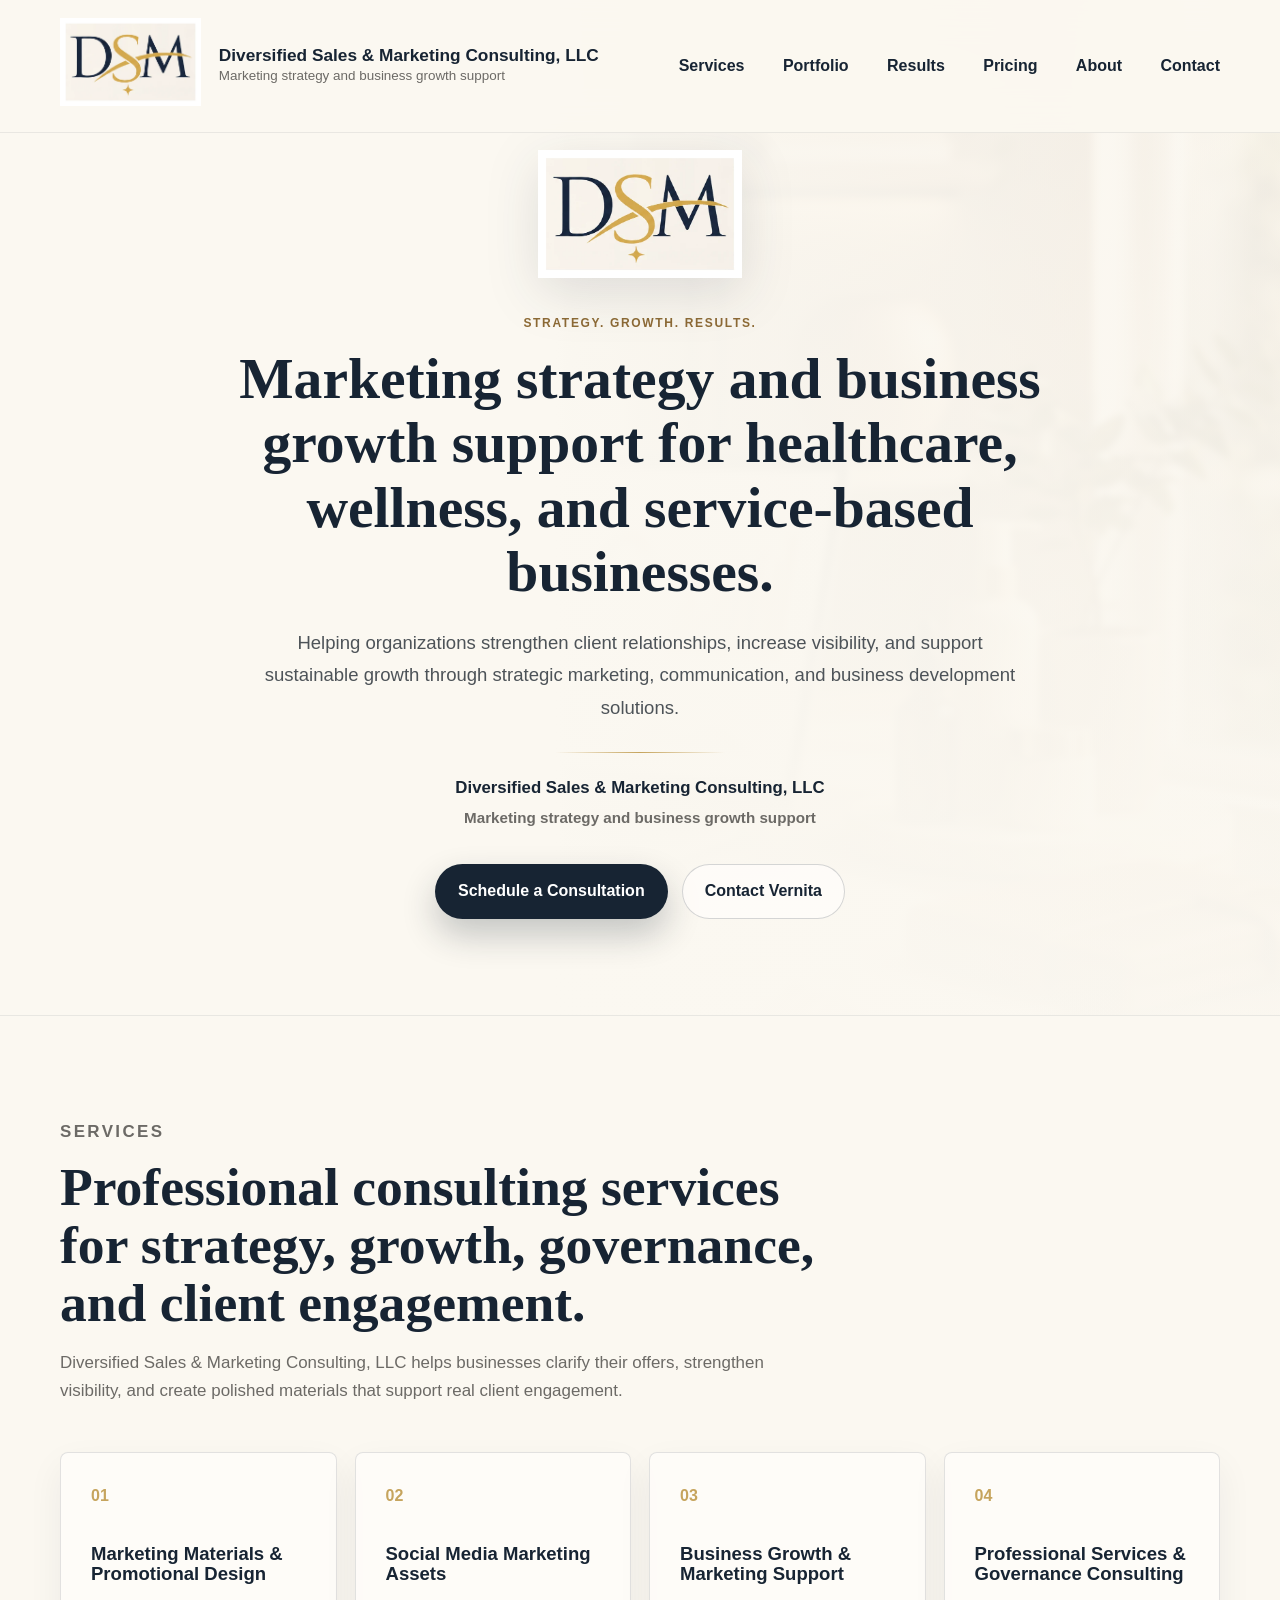
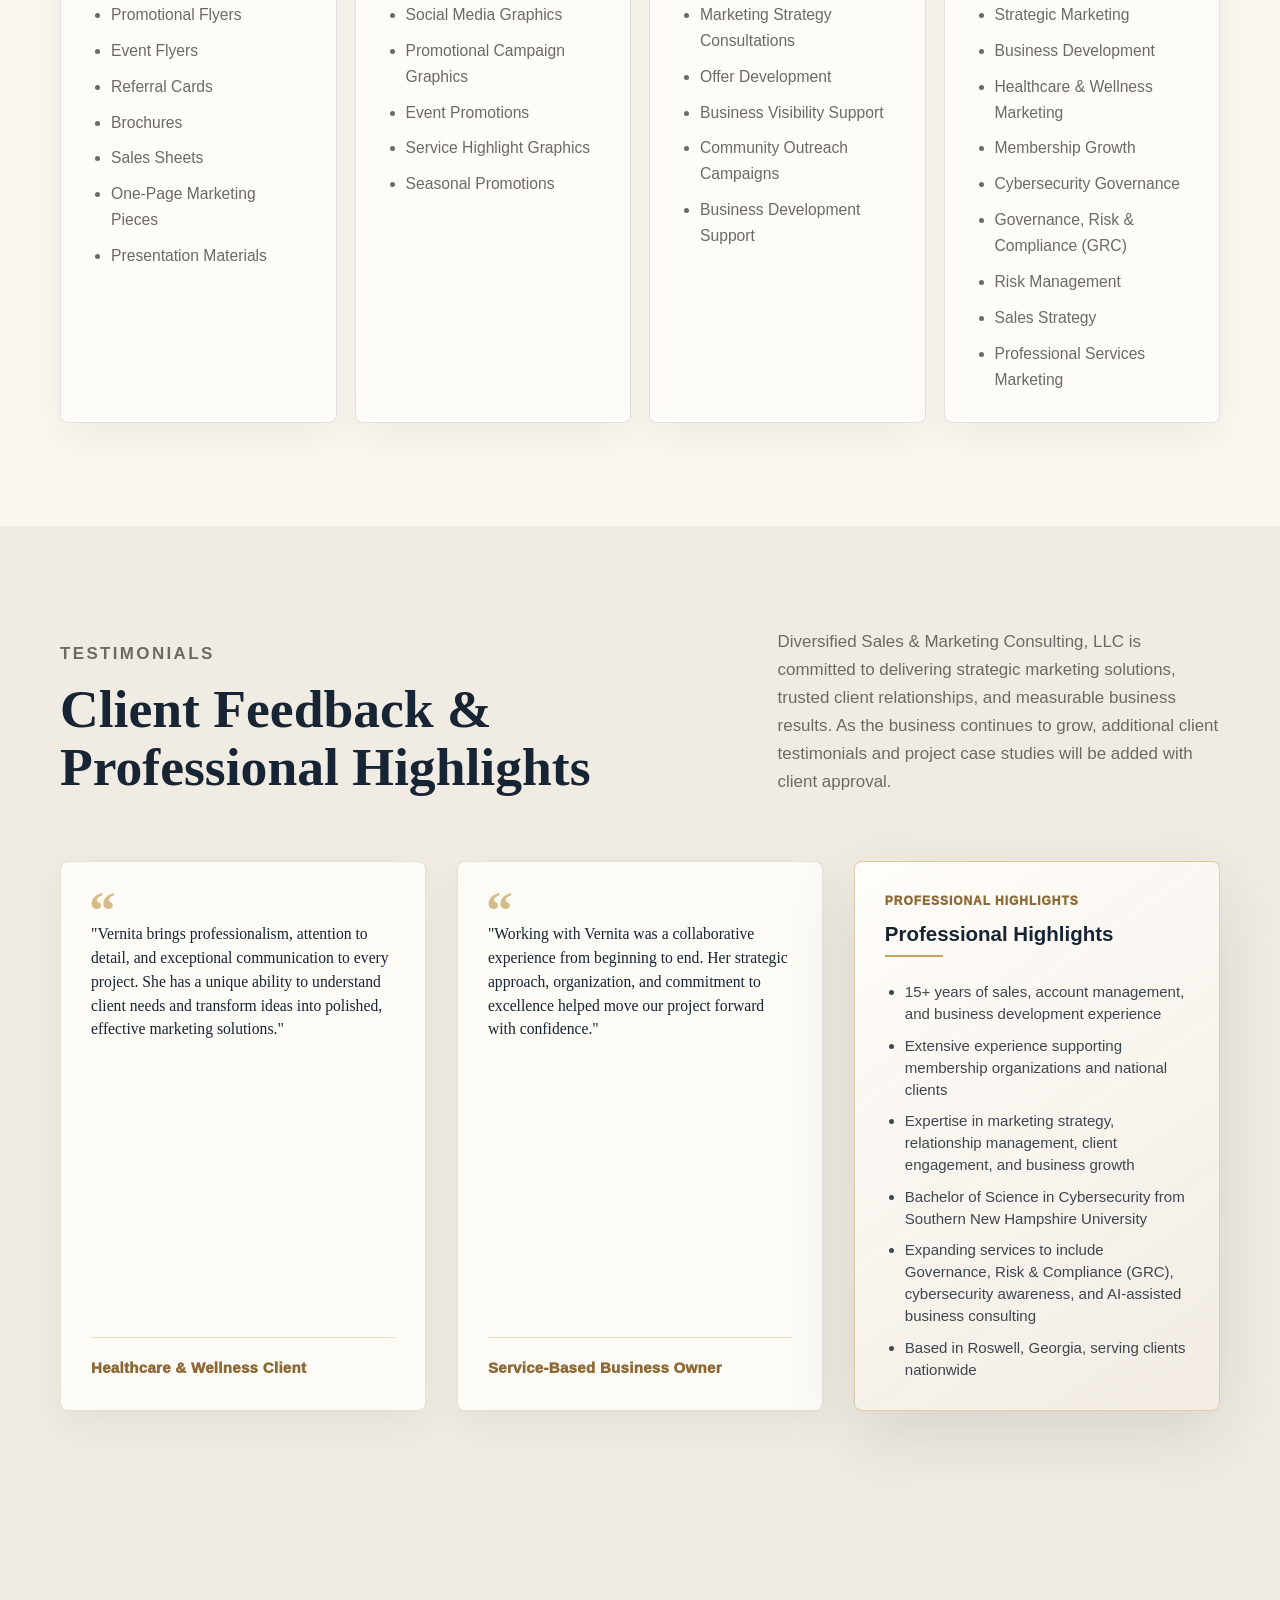
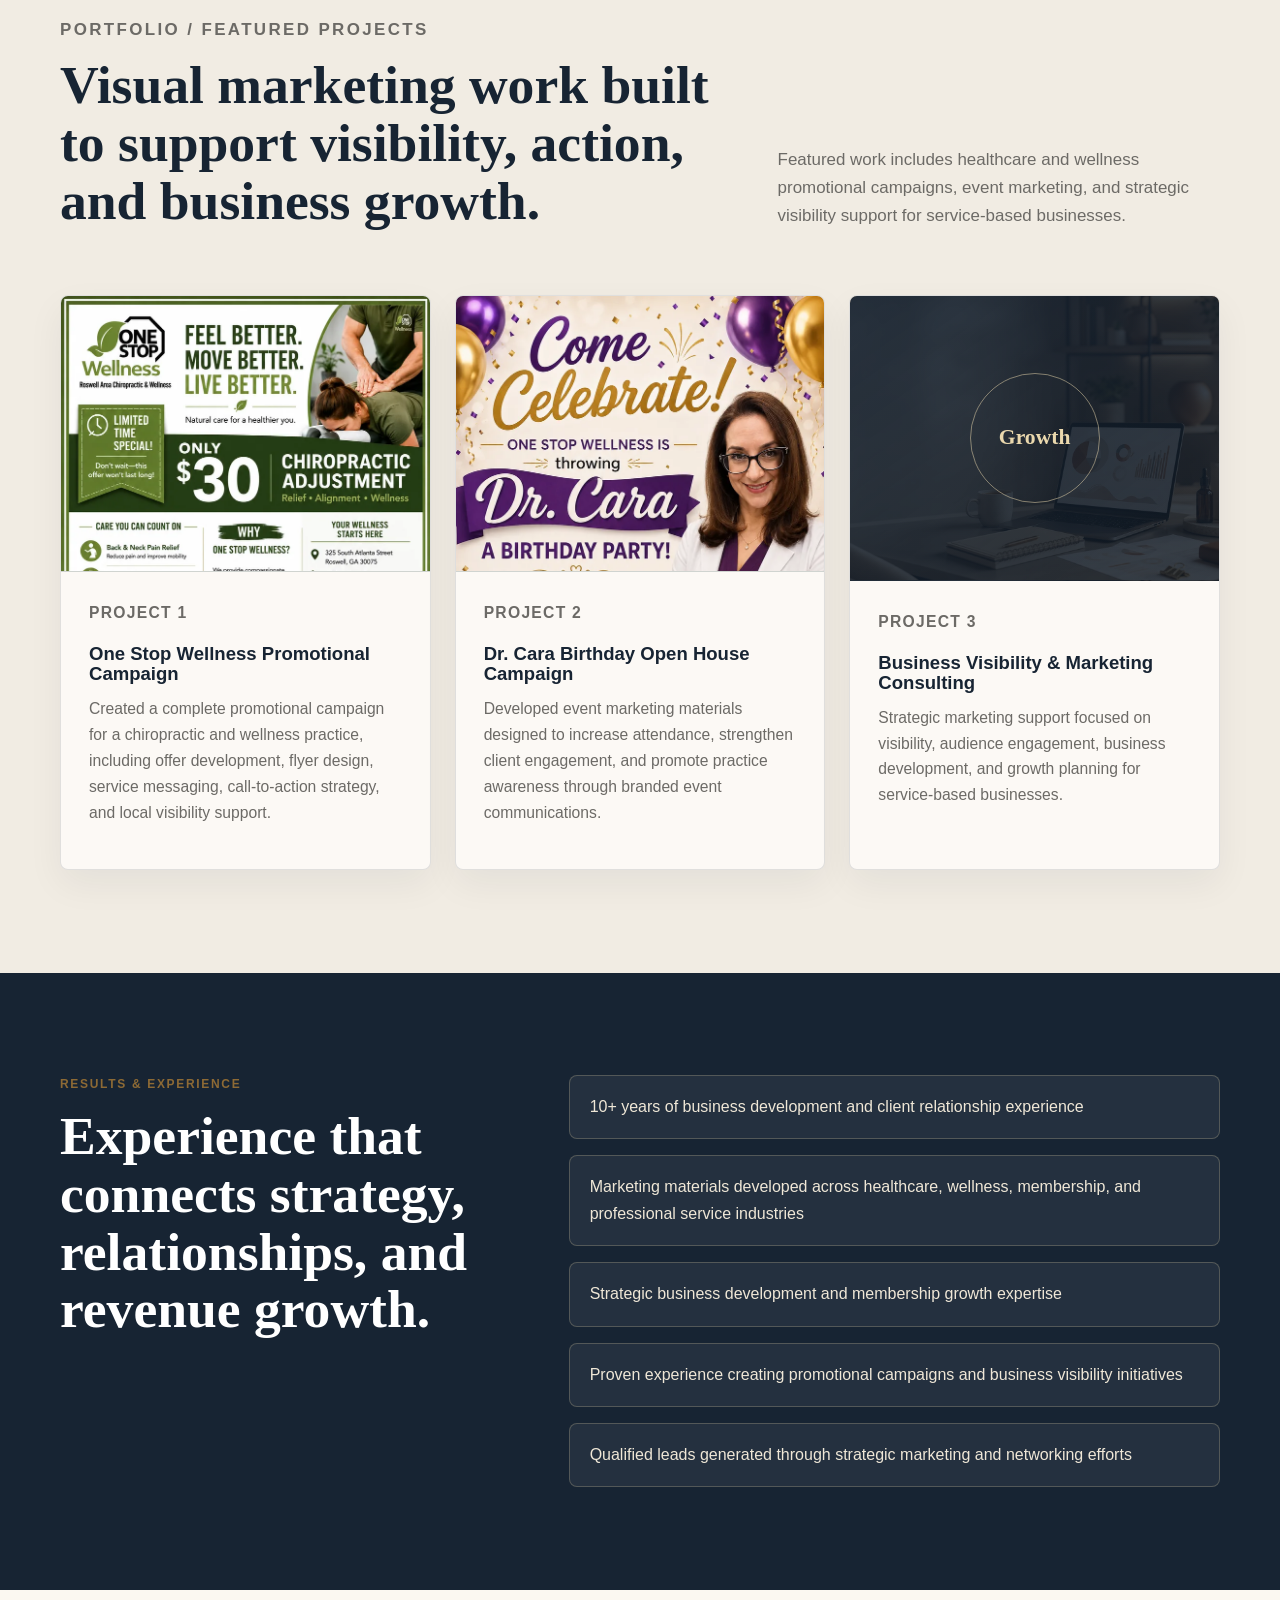
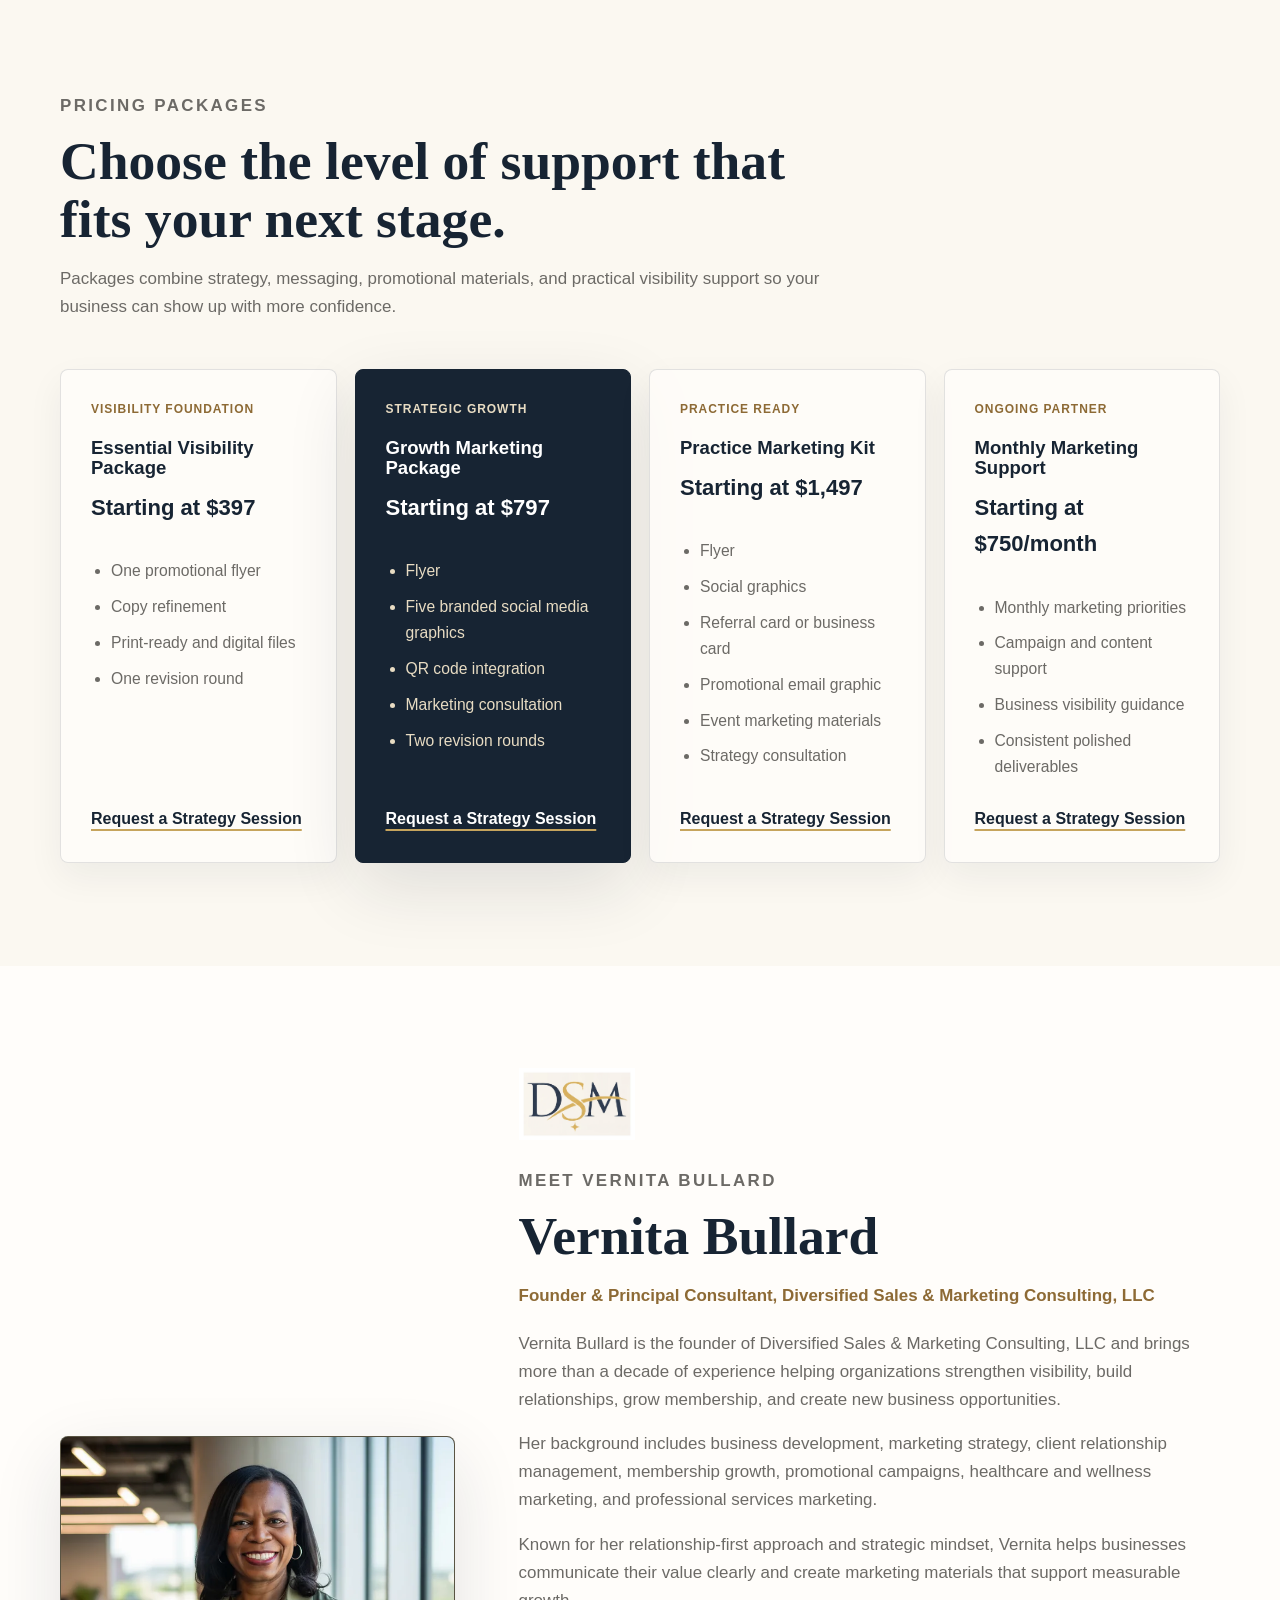
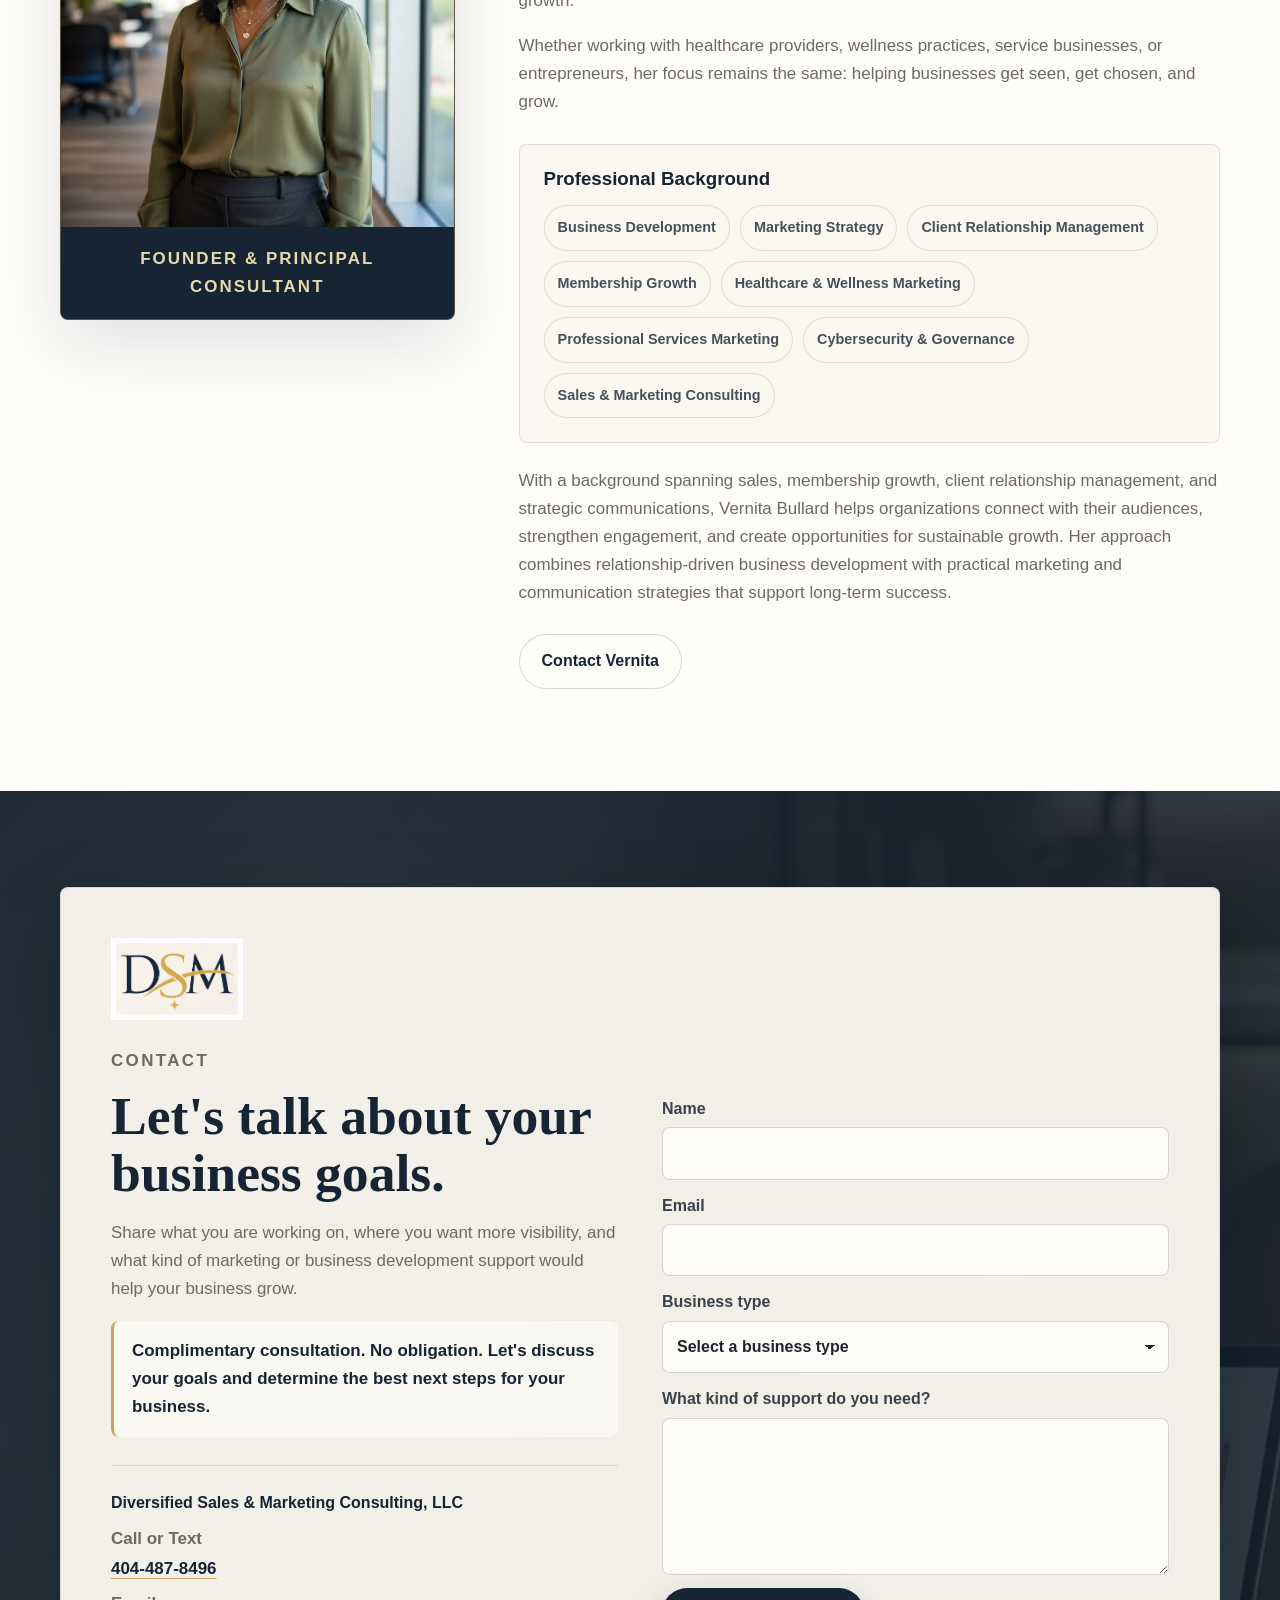
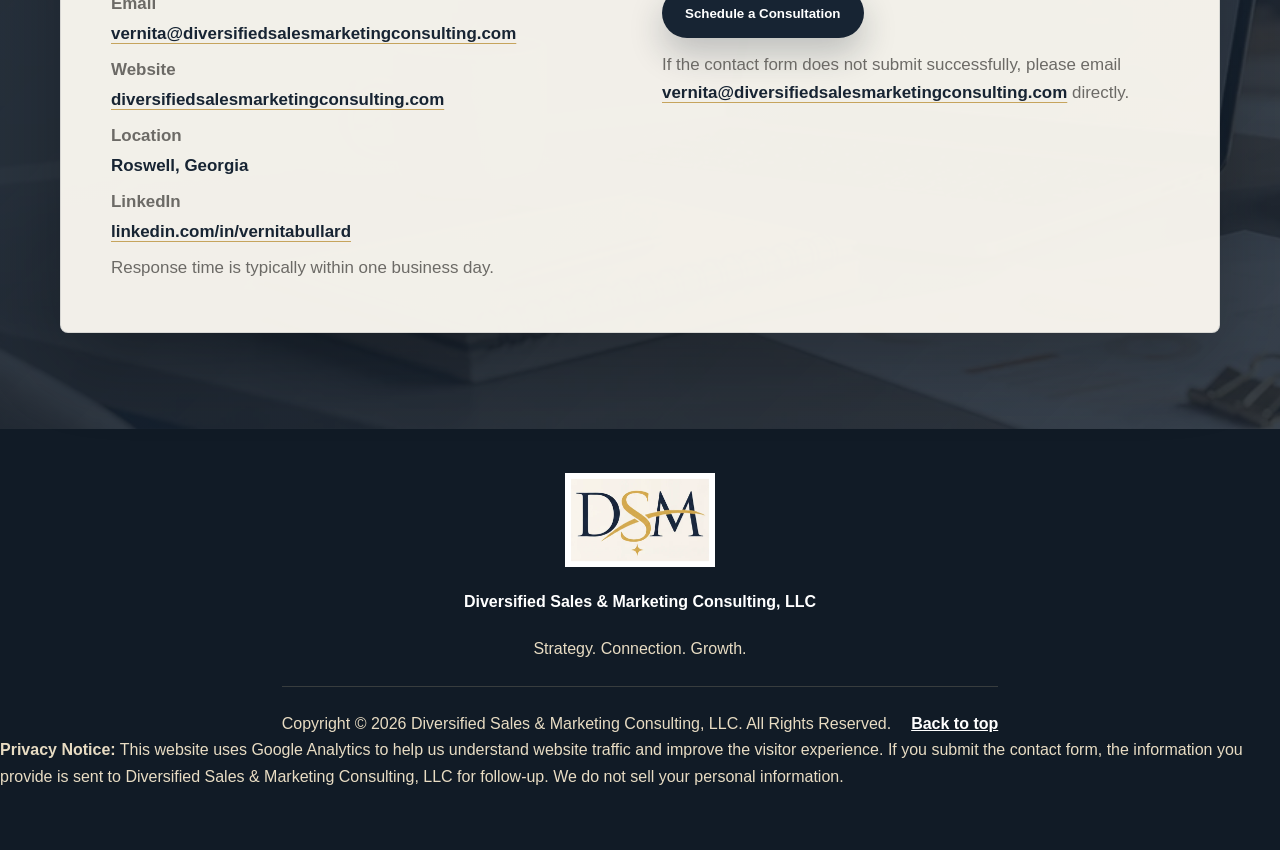
==== index.html @ d52d7e14 "Update index.html Add website privacy notice" ====
﻿<!DOCTYPE html>
<html lang="en"><head>
    <!-- Google tag (gtag.js) -->
<script async src="https://www.googletagmanager.com/gtag/js?id=G-23ZW20PJCQ"></script>
<script>
  window.dataLayer = window.dataLayer || [];
  function gtag(){dataLayer.push(arguments);}
  gtag('js', new Date());

  gtag('config', 'G-23ZW20PJCQ');
</script><meta http-equiv="Content-Type" content="text/html; charset=UTF-8">
    
    <meta name="viewport" content="width=device-width, initial-scale=1">
    <title>Diversified Sales &amp; Marketing Consulting, LLC | Strategic Marketing &amp; Business Development</title>
    <meta name="description" content="Diversified Sales &amp; Marketing Consulting, LLC provides strategic marketing, business development, healthcare and wellness marketing, membership growth, cybersecurity governance, GRC, risk management, and sales strategy consulting.">
    <meta name="robots" content="index, follow">
    <meta name="author" content="Diversified Sales &amp; Marketing Consulting, LLC">
    <link rel="canonical" href="https://diversifiedsalesmarketingconsulting.com/">
    <meta property="og:type" content="website">
    <meta property="og:title" content="Diversified Sales &amp; Marketing Consulting, LLC">
    <meta property="og:description" content="Strategic marketing, business development, GRC, risk management, membership growth, and professional services marketing consulting led by Vernita Bullard.">
    <meta property="og:url" content="https://diversifiedsalesmarketingconsulting.com/">
    <meta property="og:image" content="https://diversifiedsalesmarketingconsulting.com/assets/dsm-logo-provided.png">
    <meta property="og:site_name" content="Diversified Sales &amp; Marketing Consulting, LLC">
    <meta name="twitter:card" content="summary_large_image">
    <meta name="twitter:title" content="Diversified Sales &amp; Marketing Consulting, LLC">
    <meta name="twitter:description" content="Strategic marketing, business development, healthcare and wellness marketing, cybersecurity governance, GRC, and sales strategy consulting.">
    <meta name="twitter:image" content="https://diversifiedsalesmarketingconsulting.com/assets/dsm-logo-provided.png">
    <link rel="stylesheet" href="styles.css">
    <script type="application/ld+json">
      {
        "@context": "https://schema.org",
        "@type": "ProfessionalService",
        "name": "Diversified Sales & Marketing Consulting, LLC",
        "url": "https://diversifiedsalesmarketingconsulting.com/",
        "logo": "https://diversifiedsalesmarketingconsulting.com/assets/dsm-logo-provided.png",
        "image": "https://diversifiedsalesmarketingconsulting.com/assets/dsm-logo-provided.png",
        "email": "vernita@diversifiedsalesmarketingconsulting.com",
        "telephone": "+1-404-487-8496",
        "address": {
          "@type": "PostalAddress",
          "addressLocality": "Roswell",
          "addressRegion": "GA",
          "addressCountry": "US"
        },
        "founder": {
          "@type": "Person",
          "name": "Vernita Bullard",
          "jobTitle": "Founder & Principal Consultant",
          "url": "https://www.linkedin.com/in/vernitabullard/"
        },
        "sameAs": [
          "https://www.linkedin.com/in/vernitabullard/"
        ],
        "areaServed": "United States",
        "description": "Strategic marketing, business development, healthcare and wellness marketing, membership growth, cybersecurity governance, GRC, risk management, sales strategy, and professional services marketing consulting."
      }
    </script>
  </head>
  <body>
    <header class="site-header" data-header="">
      <a class="brand" href="#top" aria-label="Diversified Sales &amp; Marketing Consulting home">
        <picture><source srcset="assets/dsm-logo-provided.webp" type="image/webp"><img class="brand-logo" src="assets/dsm-logo-provided.png" alt="Diversified Sales &amp; Marketing Consulting logo" width="598" height="373" loading="lazy" decoding="async"></picture>
        <span>
          <strong>Diversified Sales &amp; Marketing Consulting, LLC</strong>
          <small>Marketing strategy and business growth support</small>
        </span>
      </a>

      <button class="nav-toggle" type="button" aria-expanded="false" aria-controls="site-nav" data-nav-toggle="">
        <span></span>
        <span></span>
        <span></span>
        <span class="sr-only">Open menu</span>
      </button>

      <nav class="site-nav" id="site-nav" data-nav="">
        <a href="#services">Services</a>
        <a href="#portfolio">Portfolio</a>
        <a href="#results">Results</a>
        <a href="#pricing">Pricing</a>
        <a href="#about">About</a>
        <a href="#contact">Contact</a>
      </nav>
    </header>

    <main id="top">
      <section class="hero" aria-labelledby="hero-title">
        <div class="hero-media" aria-hidden="true"></div>
        <div class="hero-overlay"></div>
        <div class="section-inner hero-content reveal is-visible">
          <picture><source srcset="assets/dsm-logo-provided.webp" type="image/webp"><img class="hero-logo" src="assets/dsm-logo-provided.png" alt="Diversified Sales &amp; Marketing Consulting logo" width="598" height="373" fetchpriority="high"></picture>
          <p class="eyebrow">Strategy. Growth. Results.</p>
          <h1 id="hero-title">Marketing strategy and business growth support for healthcare, wellness, and service-based businesses.</h1>
          <p class="hero-copy">
            Helping organizations strengthen client relationships, increase visibility, and
            support sustainable growth through strategic marketing, communication, and
            business development solutions.
          </p>
          <div class="founder-line">
            <strong>Diversified Sales &amp; Marketing Consulting, LLC</strong>
            <span>Marketing strategy and business growth support</span>
          </div>
          <div class="hero-actions">
            <a class="button primary" href="#contact">Schedule a Consultation</a>
            <a class="button secondary" href="#contact">Contact Vernita</a>
          </div>
        </div>
      </section>

      <section class="section" id="services" aria-labelledby="services-title">
        <div class="section-inner">
          <div class="section-heading reveal">
            <p class="eyebrow">Services</p>
            <h2 id="services-title">Professional consulting services for strategy, growth, governance, and client engagement.</h2>
            <p>
              Diversified Sales &amp; Marketing Consulting, LLC helps businesses clarify their
              offers, strengthen visibility, and create polished materials that support real
              client engagement.
            </p>
          </div>

          <div class="service-columns">
            <article class="service-panel reveal">
              <span>01</span>
              <h3>Marketing Materials &amp; Promotional Design</h3>
              <ul>
                <li>Promotional Flyers</li>
                <li>Event Flyers</li>
                <li>Referral Cards</li>
                <li>Brochures</li>
                <li>Sales Sheets</li>
                <li>One-Page Marketing Pieces</li>
                <li>Presentation Materials</li>
              </ul>
            </article>
            <article class="service-panel reveal">
              <span>02</span>
              <h3>Social Media Marketing Assets</h3>
              <ul>
                <li>Social Media Graphics</li>
                <li>Promotional Campaign Graphics</li>
                <li>Event Promotions</li>
                <li>Service Highlight Graphics</li>
                <li>Seasonal Promotions</li>
              </ul>
            </article>
            <article class="service-panel reveal">
              <span>03</span>
              <h3>Business Growth &amp; Marketing Support</h3>
              <ul>
                <li>Marketing Strategy Consultations</li>
                <li>Offer Development</li>
                <li>Business Visibility Support</li>
                <li>Community Outreach Campaigns</li>
                <li>Business Development Support</li>
              </ul>
            </article>
            <article class="service-panel reveal">
              <span>04</span>
              <h3>Professional Services &amp; Governance Consulting</h3>
              <ul>
                <li>Strategic Marketing</li>
                <li>Business Development</li>
                <li>Healthcare &amp; Wellness Marketing</li>
                <li>Membership Growth</li>
                <li>Cybersecurity Governance</li>
                <li>Governance, Risk &amp; Compliance (GRC)</li>
                <li>Risk Management</li>
                <li>Sales Strategy</li>
                <li>Professional Services Marketing</li>
              </ul>
            </article>
          </div>
        </div>
      </section>

      <section class="section testimonials" id="testimonials" aria-labelledby="testimonials-title">
        <div class="section-inner">
          <div class="split-heading reveal">
            <div>
              <p class="eyebrow">Testimonials</p>
              <h2 id="testimonials-title">Client Feedback &amp; Professional Highlights</h2>
            </div>
            <p>Diversified Sales &amp; Marketing Consulting, LLC is committed to delivering strategic marketing solutions, trusted client relationships, and measurable business results. As the business continues to grow, additional client testimonials and project case studies will be added with client approval.</p>
          </div>

          <div class="testimonial-grid">
            <figure class="testimonial-card reveal">
              <blockquote>"Vernita brings professionalism, attention to detail, and exceptional communication to every project. She has a unique ability to understand client needs and transform ideas into polished, effective marketing solutions."</blockquote>
              <figcaption>Healthcare &amp; Wellness Client</figcaption>
            </figure>
            <figure class="testimonial-card reveal">
              <blockquote>"Working with Vernita was a collaborative experience from beginning to end. Her strategic approach, organization, and commitment to excellence helped move our project forward with confidence."</blockquote>
              <figcaption>Service-Based Business Owner</figcaption>
            </figure>
            <article class="testimonial-card professional-highlights-card reveal">
              <p class="highlight-label">Professional Highlights</p>
              <h3>Professional Highlights</h3>
              <ul>
                <li>15+ years of sales, account management, and business development experience</li>
                <li>Extensive experience supporting membership organizations and national clients</li>
                <li>Expertise in marketing strategy, relationship management, client engagement, and business growth</li>
                <li>Bachelor of Science in Cybersecurity from Southern New Hampshire University</li>
                <li>Expanding services to include Governance, Risk &amp; Compliance (GRC), cybersecurity awareness, and AI-assisted business consulting</li>
                <li>Based in Roswell, Georgia, serving clients nationwide</li>
              </ul>
            </article>
          </div>
        </div>
      </section>

      <section class="section portfolio" id="portfolio" aria-labelledby="portfolio-title">
        <div class="section-inner">
          <div class="split-heading reveal">
            <div>
              <p class="eyebrow">Portfolio / Featured Projects</p>
              <h2 id="portfolio-title">Visual marketing work built to support visibility, action, and business growth.</h2>
            </div>
            <p>
              Featured work includes healthcare and wellness promotional campaigns, event
              marketing, and strategic visibility support for service-based businesses.
            </p>
          </div>

          <div class="portfolio-grid">
            <article class="portfolio-card reveal">
              <a class="portfolio-image" href="assets/one-stop-wellness-chiropractic-flyer.png" aria-label="View One Stop Wellness Promotional Campaign flyer">
                <img src="assets/one-stop-wellness-chiropractic-flyer-thumb.webp" alt="One Stop Wellness chiropractic promotional campaign flyer with QR code booking and $30 adjustment offer" loading="lazy" decoding="async" width="760" height="1140">
              </a>
              <div class="portfolio-copy">
                <p class="project-type">Project 1</p>
                <h3>One Stop Wellness Promotional Campaign</h3>
                <p>
                  Created a complete promotional campaign for a chiropractic and wellness
                  practice, including offer development, flyer design, service messaging,
                  call-to-action strategy, and local visibility support.
                </p>
              </div>
            </article>
            <article class="portfolio-card reveal">
              <a class="portfolio-image" href="assets/dr-cara-birthday-open-house-flyer.png" aria-label="View Dr. Cara Birthday Open House Campaign flyer">
                <img src="assets/dr-cara-birthday-open-house-flyer-thumb.webp" alt="Dr. Cara birthday celebration open house promotional flyer for One Stop Wellness" loading="lazy" decoding="async" width="760" height="1140">
              </a>
              <div class="portfolio-copy">
                <p class="project-type">Project 2</p>
                <h3>Dr. Cara Birthday Open House Campaign</h3>
                <p>
                  Developed event marketing materials designed to increase attendance,
                  strengthen client engagement, and promote practice awareness through
                  branded event communications.
                </p>
              </div>
            </article>
            <article class="portfolio-card reveal">
              <div class="portfolio-placeholder" aria-hidden="true">
                <span>Growth</span>
              </div>
              <div class="portfolio-copy">
                <p class="project-type">Project 3</p>
                <h3>Business Visibility &amp; Marketing Consulting</h3>
                <p>
                  Strategic marketing support focused on visibility, audience engagement,
                  business development, and growth planning for service-based businesses.
                </p>
              </div>
            </article>
          </div>
        </div>
      </section>

      <section class="section results" id="results" aria-labelledby="results-title">
        <div class="section-inner results-grid">
          <div class="reveal">
            <p class="eyebrow">Results &amp; Experience</p>
            <h2 id="results-title">Experience that connects strategy, relationships, and revenue growth.</h2>
          </div>
          <ul class="results-list reveal">
            <li>10+ years of business development and client relationship experience</li>
            <li>Marketing materials developed across healthcare, wellness, membership, and professional service industries</li>
            <li>Strategic business development and membership growth expertise</li>
            <li>Proven experience creating promotional campaigns and business visibility initiatives</li>
            <li>Qualified leads generated through strategic marketing and networking efforts</li>
          </ul>
        </div>
      </section>

      <section class="section pricing" id="pricing" aria-labelledby="pricing-title">
        <div class="section-inner">
          <div class="section-heading reveal">
            <p class="eyebrow">Pricing Packages</p>
            <h2 id="pricing-title">Choose the level of support that fits your next stage.</h2>
            <p>
              Packages combine strategy, messaging, promotional materials, and practical
              visibility support so your business can show up with more confidence.
            </p>
          </div>

          <div class="package-grid">
            <article class="package-card reveal">
              <p class="package-label">Visibility foundation</p>
              <h3>Essential Visibility Package</h3>
              <p class="price">Starting at $397</p>
              <ul>
                <li>One promotional flyer</li>
                <li>Copy refinement</li>
                <li>Print-ready and digital files</li>
                <li>One revision round</li>
              </ul>
              <a href="#contact">Request a Strategy Session</a>
            </article>
            <article class="package-card featured reveal">
              <p class="package-label">Strategic growth</p>
              <h3>Growth Marketing Package</h3>
              <p class="price">Starting at $797</p>
              <ul>
                <li>Flyer</li>
                <li>Five branded social media graphics</li>
                <li>QR code integration</li>
                <li>Marketing consultation</li>
                <li>Two revision rounds</li>
              </ul>
              <a href="#contact">Request a Strategy Session</a>
            </article>
            <article class="package-card reveal">
              <p class="package-label">Practice ready</p>
              <h3>Practice Marketing Kit</h3>
              <p class="price">Starting at $1,497</p>
              <ul>
                <li>Flyer</li>
                <li>Social graphics</li>
                <li>Referral card or business card</li>
                <li>Promotional email graphic</li>
                <li>Event marketing materials</li>
                <li>Strategy consultation</li>
              </ul>
              <a href="#contact">Request a Strategy Session</a>
            </article>
            <article class="package-card reveal">
              <p class="package-label">Ongoing partner</p>
              <h3>Monthly Marketing Support</h3>
              <p class="price">Starting at $750/month</p>
              <ul>
                <li>Monthly marketing priorities</li>
                <li>Campaign and content support</li>
                <li>Business visibility guidance</li>
                <li>Consistent polished deliverables</li>
              </ul>
              <a href="#contact">Request a Strategy Session</a>
            </article>
          </div>
        </div>
      </section>

      <section class="section about" id="about" aria-labelledby="about-title">
        <div class="section-inner about-grid">
          <div class="about-card reveal">
            <picture><source srcset="assets/vernita-bullard-headshot.webp" type="image/webp"><img src="assets/vernita-bullard-headshot.jpeg" alt="Vernita Bullard, Founder and Principal Consultant of Diversified Sales &amp; Marketing Consulting, LLC" loading="lazy" decoding="async" width="720" height="720"></picture>
            <p>Founder &amp; Principal Consultant</p>
          </div>
          <div class="reveal">
            <picture aria-hidden="true"><source srcset="assets/dsm-logo-provided.webp" type="image/webp"><img class="section-brand-mark" src="assets/dsm-logo-provided.png" alt="" aria-hidden="true" loading="lazy" decoding="async" width="598" height="373"></picture>
            <p class="eyebrow">Meet Vernita Bullard</p>
            <h2 id="about-title">Vernita Bullard</h2>
            <p class="founder-title">Founder &amp; Principal Consultant, Diversified Sales &amp; Marketing Consulting, LLC</p>
            <p>
              Vernita Bullard is the founder of Diversified Sales &amp; Marketing Consulting,
              LLC and brings more than a decade of experience helping organizations
              strengthen visibility, build relationships, grow membership, and create new
              business opportunities.
            </p>
            <p>
              Her background includes business development, marketing strategy, client
              relationship management, membership growth, promotional campaigns, healthcare
              and wellness marketing, and professional services marketing.
            </p>
            <p>
              Known for her relationship-first approach and strategic mindset, Vernita helps
              businesses communicate their value clearly and create marketing materials that
              support measurable growth.
            </p>
            <p>
              Whether working with healthcare providers, wellness practices, service
              businesses, or entrepreneurs, her focus remains the same: helping businesses
              get seen, get chosen, and grow.
            </p>
            <div class="background-box">
              <h3>Professional Background</h3>
              <ul class="expertise-list">
                <li>Business Development</li>
                <li>Marketing Strategy</li>
                <li>Client Relationship Management</li>
                <li>Membership Growth</li>
                <li>Healthcare &amp; Wellness Marketing</li>
                <li>Professional Services Marketing</li>
                <li>Cybersecurity &amp; Governance</li>
                <li>Sales &amp; Marketing Consulting</li>
              </ul>
            </div>
            <p class="education-note">
              With a background spanning sales, membership growth, client relationship
              management, and strategic communications, Vernita Bullard helps organizations
              connect with their audiences, strengthen engagement, and create opportunities
              for sustainable growth. Her approach combines relationship-driven business
              development with practical marketing and communication strategies that support
              long-term success.
            </p>
            <a class="button secondary about-button" href="https://www.linkedin.com/in/vernitabullard/" target="_blank" rel="noreferrer">Contact Vernita</a>
          </div>
        </div>
      </section>

      <section class="contact" id="contact" aria-labelledby="contact-title">
        <div class="section-inner contact-panel reveal">
          <div>
            <picture><source srcset="assets/dsm-logo-provided.webp" type="image/webp"><img class="contact-logo" src="assets/dsm-logo-provided.png" alt="Diversified Sales &amp; Marketing Consulting logo" loading="lazy" decoding="async" width="598" height="373"></picture>
            <p class="eyebrow">Contact</p>
            <h2 id="contact-title">Let's talk about your business goals.</h2>
            <p>
              Share what you are working on, where you want more visibility, and what kind
              of marketing or business development support would help your business grow.
            </p>
            <p class="trust-statement">Complimentary consultation. No obligation. Let's discuss your goals and determine the best next steps for your business.</p>
            <div class="contact-details" aria-label="Contact details">
              <p><strong>Diversified Sales &amp; Marketing Consulting, LLC</strong></p>
              <p><strong>Call or Text</strong><a href="tel:14044878496">404-487-8496</a></p>
              <p><strong>Email</strong><a href="mailto:vernita@diversifiedsalesmarketingconsulting.com">vernita@diversifiedsalesmarketingconsulting.com</a></p>
              <p><strong>Website</strong><a href="https://diversifiedsalesmarketingconsulting.com/">diversifiedsalesmarketingconsulting.com</a></p>
              <p><strong>Location</strong><span>Roswell, Georgia</span></p>
              <p><strong>LinkedIn</strong><a href="https://www.linkedin.com/in/vernitabullard/" target="_blank" rel="noreferrer">linkedin.com/in/vernitabullard</a></p>
              <p class="coming-soon">Response time is typically within one business day.</p>
            </div>
          </div>
          <form class="contact-form" action="https://formsubmit.co/vernita@diversifiedsalesmarketingconsulting.com" method="POST" data-contact-form="">
            <input type="hidden" name="_subject" value="New Website Inquiry - Diversified Sales &amp; Marketing Consulting">
            <input type="hidden" name="_captcha" value="false">
            <input type="hidden" name="_template" value="table">
            <input type="hidden"
name="_next"
value="https://vernitabullard-png.github.io/diversifiedsalesmarketingconsulting/thank-you.html">
            <input type="hidden" name="_autoresponse" value="Thank you for contacting Diversified Sales &amp; Marketing Consulting, LLC. Your message has been received, and I will respond within one business day. I appreciate the opportunity to connect with you.">
            <label>
              Name
              <input type="text" name="name" autocomplete="name" required="">
            </label>
            <label>
              Email
              <input type="email" name="email" autocomplete="email" required="">
            </label>
            <label>
              Business type
              <select name="business_type" required="">
                <option value="">Select a business type</option>
                <option value="Healthcare Practice">Healthcare Practice</option>
                <option value="Wellness Business">Wellness Business</option>
                <option value="Professional Services">Professional Services</option>
                <option value="Retail Business">Retail Business</option>
                <option value="Nonprofit Organization">Nonprofit Organization</option>
                <option value="Startup">Startup</option>
                <option value="Other">Other</option>
              </select>
            </label>
            <label>
              What kind of support do you need?
              <textarea name="message" rows="5"></textarea>
            </label>
            <button class="button primary" type="submit">Schedule a Consultation</button>
            <p class="form-confirmation" data-form-confirmation="" hidden="">Thank you for reaching out. Your consultation request has been received. We will contact you within 1 business day.</p>
            <p class="form-note">If the contact form does not submit successfully, please email <a href="mailto:vernita@diversifiedsalesmarketingconsulting.com">vernita@diversifiedsalesmarketingconsulting.com</a> directly.</p>
          </form>
        </div>
      </section>
    </main>

    <footer class="site-footer">
      <div class="section-inner footer-grid">
        <div class="footer-brand">
          <picture><source srcset="assets/dsm-logo-provided.webp" type="image/webp"><img class="footer-logo" src="assets/dsm-logo-provided.png" alt="Diversified Sales &amp; Marketing Consulting logo" loading="lazy" decoding="async" width="598" height="373"></picture>
          <p class="footer-name">Diversified Sales &amp; Marketing Consulting, LLC</p>
          <p>Strategy. Connection. Growth.</p>
        </div>
        <div class="footer-bottom">
          <p>Copyright © 2026 Diversified Sales &amp; Marketing Consulting, LLC. All Rights Reserved.</p>
          <a href="#top">Back to top</a>
        </div>
      </div>
        <p class="privacy-notice">
  <strong>Privacy Notice:</strong> This website uses Google Analytics to help us understand website traffic and improve the visitor experience. If you submit the contact form, the information you provide is sent to Diversified Sales &amp; Marketing Consulting, LLC for follow-up. We do not sell your personal information.
</p>
    </footer>

    <script src="script.js"></script>
  

</body></html>
---- styles.css ----
﻿:root {
  --paper: #fbf8f1;
  --porcelain: #fffdfa;
  --mist: #f1ece3;
  --navy: #172433;
  --charcoal: #242424;
  --ink: #1f252b;
  --muted: #6c6a66;
  --gold: #c6a45d;
  --gold-soft: #ead8ad;
  --bronze: #8d6a35;
  --line: rgba(23, 36, 51, 0.14);
  --shadow: 0 24px 70px rgba(23, 36, 51, 0.12);
  --radius: 8px;
  --max: 1160px;
}

* {
  box-sizing: border-box;
}

html {
  scroll-behavior: smooth;
}

body {
  margin: 0;
  color: var(--ink);
  background: var(--paper);
  font-family: "Segoe UI", Arial, sans-serif;
  line-height: 1.65;
}

a {
  color: inherit;
}

.sr-only {
  position: absolute;
  width: 1px;
  height: 1px;
  padding: 0;
  margin: -1px;
  overflow: hidden;
  clip: rect(0, 0, 0, 0);
  white-space: nowrap;
  border: 0;
}

.section-inner {
  width: min(var(--max), calc(100% - 44px));
  margin: 0 auto;
}

.site-header {
  position: fixed;
  inset: 0 0 auto;
  z-index: 20;
  display: flex;
  align-items: center;
  justify-content: space-between;
  gap: 24px;
  padding: 18px max(28px, calc((100vw - var(--max)) / 2));
  background: rgba(251, 248, 241, 0.9);
  border-bottom: 1px solid rgba(23, 36, 51, 0.08);
  backdrop-filter: blur(18px);
  transition: box-shadow 180ms ease, background 180ms ease, padding 180ms ease;
}

.site-header.is-scrolled {
  padding-top: 12px;
  padding-bottom: 12px;
  background: rgba(251, 248, 241, 0.98);
  box-shadow: 0 14px 32px rgba(23, 36, 51, 0.08);
}

.brand {
  display: flex;
  align-items: center;
  gap: 18px;
  min-width: 0;
  text-decoration: none;
}

.brand strong {
  display: block;
  font-size: clamp(1rem, 1.35vw, 1.28rem);
  line-height: 1.2;
}

.brand small {
  display: block;
  color: var(--muted);
  font-size: clamp(0.82rem, 1.05vw, 1rem);
}

.site-nav {
  display: flex;
  align-items: center;
  gap: clamp(20px, 3vw, 42px);
  color: #3d4650;
  font-size: clamp(1rem, 1.2vw, 1.18rem);
}

.site-nav a {
  position: relative;
  text-decoration: none;
}

.site-nav a:not(.nav-cta)::after {
  position: absolute;
  right: 0;
  bottom: -7px;
  left: 0;
  height: 1px;
  content: "";
  background: var(--gold);
  transform: scaleX(0);
  transform-origin: left;
  transition: transform 180ms ease;
}

.site-nav a:hover::after {
  transform: scaleX(1);
}

.nav-cta {
  padding: 10px 16px;
  border: 1px solid rgba(198, 164, 93, 0.65);
  border-radius: 999px;
  color: var(--navy);
  font-weight: 800;
}

.nav-toggle {
  display: none;
  width: 42px;
  height: 42px;
  border: 1px solid var(--line);
  border-radius: 50%;
  background: var(--porcelain);
}

.nav-toggle span:not(.sr-only) {
  display: block;
  width: 18px;
  height: 2px;
  margin: 4px auto;
  background: var(--navy);
}

.hero {
  position: relative;
  min-height: 94svh;
  display: grid;
  align-items: center;
  padding: 148px 0 88px;
  overflow: hidden;
  background: var(--navy);
}

.hero-media,
.hero-overlay {
  position: absolute;
  inset: 0;
}

.hero-media {
  background-image: url("assets/marketing-strategy-hero.png");
  background-image: image-set(url("assets/marketing-strategy-hero.webp") type("image/webp"), url("assets/marketing-strategy-hero.png") type("image/png"));
  background-size: cover;
  background-position: center right;
  opacity: 0.86;
  transform: scale(1.02);
}

.hero-overlay {
  background:
    linear-gradient(90deg, rgba(251, 248, 241, 0.98) 0%, rgba(251, 248, 241, 0.94) 38%, rgba(251, 248, 241, 0.5) 70%, rgba(23, 36, 51, 0.2) 100%),
    linear-gradient(0deg, rgba(251, 248, 241, 0.7), rgba(251, 248, 241, 0.02) 48%);
}

.hero-content {
  position: relative;
  max-width: 760px;
  margin-left: max(22px, calc((100vw - var(--max)) / 2));
}

.eyebrow {
  margin: 0 0 13px;
  color: var(--bronze);
  font-size: 0.75rem;
  font-weight: 900;
  letter-spacing: 0.14em;
  text-transform: uppercase;
}

h1,
h2,
h3,
p,
figure {
  margin-top: 0;
}

h1,
h2,
h3 {
  line-height: 1.08;
}

h1,
h2 {
  font-family: Georgia, "Times New Roman", serif;
  font-weight: 700;
}

h1 {
  max-width: 680px;
  margin-bottom: 22px;
  color: var(--navy);
  font-size: clamp(3rem, 7.4vw, 5.85rem);
}

.hero-copy {
  max-width: 660px;
  color: #3e464d;
  font-size: clamp(1.08rem, 2vw, 1.28rem);
}

.hero-actions {
  display: flex;
  flex-wrap: wrap;
  gap: 14px;
  margin-top: 34px;
}

.button {
  display: inline-flex;
  min-height: 50px;
  align-items: center;
  justify-content: center;
  padding: 13px 22px;
  border-radius: 999px;
  text-decoration: none;
  font-weight: 850;
  border: 1px solid transparent;
  cursor: pointer;
  transition: transform 180ms ease, background 180ms ease, box-shadow 180ms ease;
}

.button:hover {
  transform: translateY(-2px);
}

.button.primary {
  color: white;
  background: var(--navy);
  box-shadow: 0 16px 34px rgba(23, 36, 51, 0.24);
}

.button.primary:hover {
  background: #0f1a25;
}

.button.secondary {
  color: var(--navy);
  background: rgba(255, 253, 250, 0.76);
  border-color: rgba(23, 36, 51, 0.18);
}

.audience-row {
  display: flex;
  flex-wrap: wrap;
  gap: 10px;
  margin-top: 34px;
}

.audience-row span {
  padding: 8px 12px;
  border: 1px solid rgba(198, 164, 93, 0.4);
  border-radius: 999px;
  background: rgba(255, 253, 250, 0.66);
  color: #4a4b49;
  font-size: 0.84rem;
  font-weight: 750;
}

.statement {
  padding: 42px 0;
  background: var(--navy);
  color: white;
}

.statement-grid {
  display: grid;
  grid-template-columns: 0.8fr 1.4fr;
  gap: 36px;
  align-items: center;
}

.statement p {
  margin: 0;
  color: var(--gold-soft);
  font-weight: 800;
}

.statement h2 {
  margin: 0;
  color: white;
  font-size: clamp(1.75rem, 4vw, 3rem);
}

.section {
  padding: 96px 0;
}

.portfolio,
.testimonials {
  background: var(--mist);
}

.pricing {
  background: var(--paper);
}

.about {
  background: var(--porcelain);
}

.section-heading {
  max-width: 760px;
  margin-bottom: 42px;
}

.split-heading {
  display: grid;
  grid-template-columns: minmax(0, 1.08fr) minmax(280px, 0.72fr);
  gap: 54px;
  align-items: end;
  margin-bottom: 42px;
}

.section-heading h2,
.split-heading h2,
.about-grid h2,
.contact-panel h2 {
  margin-bottom: 16px;
  color: var(--navy);
  font-size: clamp(2rem, 4.8vw, 3.35rem);
}

.section-heading p,
.split-heading p,
.about-grid p,
.contact-panel p {
  color: var(--muted);
  font-size: 1.06rem;
}

.service-grid {
  display: grid;
  grid-template-columns: repeat(4, 1fr);
  gap: 18px;
}

.service-card,
.portfolio-card,
.package-card,
.testimonial-card {
  border: 1px solid var(--line);
  border-radius: var(--radius);
  background: rgba(255, 253, 250, 0.78);
  box-shadow: 0 14px 36px rgba(23, 36, 51, 0.06);
}

.service-card {
  min-height: 270px;
  padding: 28px;
}

.service-card span {
  display: inline-block;
  margin-bottom: 44px;
  color: var(--gold);
  font-weight: 900;
}

.service-card h3,
.portfolio-card h3,
.package-card h3 {
  margin-bottom: 12px;
  color: var(--navy);
  font-size: 1.16rem;
}

.service-card p,
.portfolio-card p,
.package-card li {
  color: var(--muted);
  font-size: 0.98rem;
}

.portfolio-grid {
  display: grid;
  grid-template-columns: repeat(2, 1fr);
  gap: 24px;
}

.portfolio-card {
  display: grid;
  grid-template-rows: auto 1fr;
  overflow: hidden;
  padding: 0;
}

.portfolio-image {
  display: block;
  overflow: hidden;
  border-bottom: 1px solid var(--line);
  background: #eef1ea;
  aspect-ratio: 4 / 3;
}

.portfolio-image img {
  display: block;
  width: 100%;
  height: 100%;
  object-fit: cover;
  object-position: top center;
  transition: transform 420ms ease;
}

.portfolio-card:hover .portfolio-image img {
  transform: scale(1.035);
}

.portfolio-copy {
  padding: 28px;
}

.project-type,
.package-label {
  margin-bottom: 18px;
  color: var(--bronze);
  font-size: 0.75rem;
  font-weight: 900;
  letter-spacing: 0.08em;
  text-transform: uppercase;
}

.package-grid {
  display: grid;
  grid-template-columns: repeat(4, 1fr);
  gap: 18px;
}

.package-card {
  display: flex;
  min-height: 100%;
  flex-direction: column;
  padding: 30px;
}

.package-card.featured {
  color: white;
  background: var(--navy);
  border-color: var(--navy);
  box-shadow: var(--shadow);
}

.package-card.featured h3,
.package-card.featured .price,
.package-card.featured a {
  color: white;
}

.package-card.featured .package-label,
.package-card.featured li {
  color: #e8dcc3;
}

.price {
  color: var(--navy);
  font-size: 1.38rem;
  font-weight: 900;
}

.package-card ul {
  display: grid;
  gap: 10px;
  margin: 10px 0 26px;
  padding-left: 20px;
}

.package-card a {
  margin-top: auto;
  color: var(--navy);
  font-weight: 900;
  text-decoration-color: var(--gold);
  text-decoration-thickness: 2px;
  text-underline-offset: 5px;
}

.testimonial-grid {
  display: grid;
  grid-template-columns: repeat(2, 1fr);
  gap: 18px;
}

.testimonial-card {
  margin: 0;
  padding: 34px;
}

.testimonial-card blockquote {
  margin: 0 0 22px;
  color: var(--navy);
  font-family: Georgia, "Times New Roman", serif;
  font-size: clamp(1.35rem, 3vw, 2rem);
  line-height: 1.25;
}

.testimonial-card figcaption {
  color: var(--bronze);
  font-weight: 900;
}

.about-grid {
  display: grid;
  grid-template-columns: 0.72fr 1.28fr;
  gap: 64px;
  align-items: center;
}

.about-card {
  display: block;
  min-height: 440px;
  overflow: hidden;
  padding: 0;
  border: 1px solid rgba(198, 164, 93, 0.38);
  border-radius: var(--radius);
  color: white;
  background: var(--navy);
  box-shadow: var(--shadow);
}

.about-card img {
  display: block;
  width: 100%;
  height: 390px;
  object-fit: cover;
  object-position: center top;
}

.about-card p {
  margin: 0;
  padding: 18px 22px;
  color: var(--gold-soft);
  font-weight: 900;
  letter-spacing: 0.12em;
  text-align: center;
  text-transform: uppercase;
}

.founder-title {
  margin-bottom: 20px;
  color: var(--bronze) !important;
  font-weight: 900;
}

.expertise-list {
  display: flex;
  flex-wrap: wrap;
  gap: 10px;
  margin: 28px 0 0;
  padding: 0;
  list-style: none;
}

.expertise-list li {
  padding: 10px 13px;
  border: 1px solid rgba(23, 36, 51, 0.12);
  border-radius: 999px;
  background: var(--paper);
  color: #47505a;
  font-size: 0.9rem;
  font-weight: 800;
}

.contact {
  padding: 96px 0;
  background:
    linear-gradient(135deg, rgba(23, 36, 51, 0.94), rgba(23, 36, 51, 0.84)),
    url("assets/marketing-strategy-hero.png") center / cover;
  background:
    linear-gradient(135deg, rgba(23, 36, 51, 0.94), rgba(23, 36, 51, 0.84)),
    image-set(url("assets/marketing-strategy-hero.webp") type("image/webp"), url("assets/marketing-strategy-hero.png") type("image/png")) center / cover;
}

.contact-panel {
  display: grid;
  grid-template-columns: minmax(0, 0.9fr) minmax(0, 1.1fr);
  gap: 56px;
  align-items: start;
  padding: 50px;
  border: 1px solid rgba(234, 216, 173, 0.28);
  border-radius: var(--radius);
  background: rgba(251, 248, 241, 0.96);
  box-shadow: 0 28px 80px rgba(0, 0, 0, 0.24);
}

.contact-form {
  display: grid;
  gap: 16px;
}

.contact-details {
  display: grid;
  gap: 8px;
  margin-top: 28px;
  padding-top: 24px;
  border-top: 1px solid rgba(23, 36, 51, 0.12);
}

.contact-details p {
  margin: 0;
}

.contact-details a,
.form-note a {
  color: var(--navy);
  font-weight: 900;
  text-decoration-color: var(--gold);
  text-underline-offset: 4px;
}

.coming-soon,
.form-note {
  color: var(--muted);
  font-size: 0.94rem;
}

.contact-form label {
  display: grid;
  gap: 7px;
  color: #39414a;
  font-weight: 850;
}

.contact-form input,
.contact-form select,
.contact-form textarea {
  width: 100%;
  border: 1px solid rgba(23, 36, 51, 0.18);
  border-radius: var(--radius);
  padding: 13px 14px;
  color: var(--ink);
  background: rgba(255, 253, 250, 0.9);
  font: inherit;
}

.contact-form input:focus,
.contact-form select:focus,
.contact-form textarea:focus {
  outline: 3px solid rgba(198, 164, 93, 0.28);
  border-color: var(--gold);
}

.contact-form button {
  width: fit-content;
}

.site-footer {
  padding: 24px 0;
  background: #111b26;
  color: #e8dcc3;
}

.footer-inner {
  display: flex;
  align-items: center;
  justify-content: space-between;
  gap: 20px;
}

.footer-inner p {
  margin: 0;
}

.footer-inner a {
  color: white;
  font-weight: 850;
}

.reveal {
  opacity: 0;
  transform: translateY(18px);
  transition: opacity 620ms ease, transform 620ms ease;
}

.reveal.is-visible {
  opacity: 1;
  transform: translateY(0);
}

@media (prefers-reduced-motion: reduce) {
  *,
  *::before,
  *::after {
    scroll-behavior: auto !important;
    transition: none !important;
    animation: none !important;
  }

  .reveal {
    opacity: 1;
    transform: none;
  }
}

@media (max-width: 1240px) {
  .site-nav {
    position: absolute;
    inset: 75px 20px auto;
    display: none;
    flex-direction: column;
    align-items: stretch;
    gap: 0;
    padding: 12px;
    border: 1px solid var(--line);
    border-radius: var(--radius);
    background: rgba(251, 248, 241, 0.98);
    box-shadow: var(--shadow);
  }

  .site-nav.is-open {
    display: flex;
  }

  .site-nav a {
    padding: 12px;
  }

  .site-nav a::after {
    display: none;
  }

  .nav-cta {
    border-radius: var(--radius);
  }

  .nav-toggle {
    display: block;
  }

  .service-grid,
  .package-grid {
    grid-template-columns: repeat(2, 1fr);
  }

  .split-heading,
  .about-grid,
  .contact-panel,
  .statement-grid {
    grid-template-columns: 1fr;
  }

  .portfolio-grid {
    grid-template-columns: 1fr;
  }

  .hero {
    min-height: auto;
    padding-bottom: 92px;
  }

  .about-card {
    min-height: 320px;
  }

  .about-card img {
    height: 330px;
  }
}

@media (max-width: 680px) {
  .section-inner {
    width: min(100% - 28px, var(--max));
  }

  .site-header {
    padding: 12px 14px;
  }

  .brand strong {
    max-width: 220px;
    font-size: 0.81rem;
  }

  .brand small {
    display: none;
  }

  .hero {
    padding-top: 112px;
  }

  .hero-overlay {
    background:
      linear-gradient(180deg, rgba(251, 248, 241, 0.98) 0%, rgba(251, 248, 241, 0.92) 58%, rgba(251, 248, 241, 0.55) 100%),
      linear-gradient(90deg, rgba(251, 248, 241, 0.98), rgba(251, 248, 241, 0.66));
  }

  .hero-content {
    width: min(100% - 28px, var(--max));
    margin: 0 auto;
  }

  h1 {
    font-size: clamp(2.65rem, 13vw, 4.05rem);
  }

  .button,
  .contact-form button {
    width: 100%;
  }

  .hero-actions {
    flex-direction: column;
  }

  .statement,
  .section,
  .contact {
    padding: 64px 0;
  }

  .service-grid,
  .package-grid,
  .testimonial-grid {
    grid-template-columns: 1fr;
  }

  .service-card {
    min-height: auto;
  }

  .service-card span {
    margin-bottom: 24px;
  }

  .contact-panel {
    padding: 24px;
  }

  .footer-inner {
    align-items: flex-start;
    flex-direction: column;
  }
}

.linkedin-link,
.footer-linkedin span {
  display: inline-grid;
  width: 28px;
  height: 28px;
  place-items: center;
  border-radius: 50%;
  color: white;
  background: var(--navy);
  font-size: 0.82rem;
  font-weight: 900;
  text-decoration: none;
}

.founder-line {
  display: grid;
  gap: 3px;
  margin-top: 28px;
  padding-left: 18px;
  border-left: 3px solid var(--gold);
  color: #3e464d;
}

.founder-line strong {
  color: var(--navy);
  font-size: 1.05rem;
}

.founder-line span {
  color: var(--muted);
  font-size: 0.95rem;
  font-weight: 750;
}

.service-columns {
  display: grid;
  grid-template-columns: repeat(3, 1fr);
  gap: 18px;
}

.service-panel {
  padding: 30px;
  border: 1px solid var(--line);
  border-radius: var(--radius);
  background: rgba(255, 253, 250, 0.78);
  box-shadow: 0 14px 36px rgba(23, 36, 51, 0.06);
}

.service-panel span {
  display: inline-block;
  margin-bottom: 34px;
  color: var(--gold);
  font-weight: 900;
}

.service-panel h3 {
  margin-bottom: 18px;
  color: var(--navy);
  font-size: 1.16rem;
}

.service-panel ul {
  display: grid;
  gap: 10px;
  margin: 0;
  padding-left: 20px;
}

.service-panel li {
  color: var(--muted);
  font-size: 0.98rem;
}

.portfolio-grid {
  grid-template-columns: repeat(3, 1fr);
}

.portfolio-placeholder {
  display: grid;
  min-height: 285px;
  place-items: center;
  border-bottom: 1px solid var(--line);
  background:
    linear-gradient(145deg, rgba(23, 36, 51, 0.92), rgba(17, 27, 38, 0.82)),
    url("assets/marketing-strategy-hero.png") center / cover;
  background:
    linear-gradient(145deg, rgba(23, 36, 51, 0.92), rgba(17, 27, 38, 0.82)),
    image-set(url("assets/marketing-strategy-hero.webp") type("image/webp"), url("assets/marketing-strategy-hero.png") type("image/png")) center / cover;
}

.portfolio-placeholder span {
  display: grid;
  width: 130px;
  height: 130px;
  place-items: center;
  border: 1px solid rgba(234, 216, 173, 0.5);
  border-radius: 50%;
  color: var(--gold-soft);
  font-family: Georgia, "Times New Roman", serif;
  font-size: 1.35rem;
  font-weight: 700;
}

.results {
  background: var(--navy);
  color: white;
}

.results-grid {
  display: grid;
  grid-template-columns: 0.82fr 1.18fr;
  gap: 56px;
  align-items: start;
}

.results-grid h2 {
  margin-bottom: 16px;
  color: white;
  font-family: Georgia, "Times New Roman", serif;
  font-size: clamp(2rem, 4.8vw, 3.35rem);
}

.results-list {
  display: grid;
  gap: 16px;
  margin: 0;
  padding: 0;
  list-style: none;
}

.results-list li {
  padding: 18px 20px;
  border: 1px solid rgba(234, 216, 173, 0.24);
  border-radius: var(--radius);
  color: #efe7d7;
  background: rgba(255, 255, 255, 0.06);
}

.testimonial-grid {
  grid-template-columns: repeat(3, 1fr);
}

.background-box {
  margin-top: 28px;
  padding: 24px;
  border: 1px solid rgba(198, 164, 93, 0.32);
  border-radius: var(--radius);
  background: var(--paper);
}

.background-box h3 {
  margin-bottom: 16px;
  color: var(--navy);
}

.background-box .expertise-list {
  margin-top: 0;
}

.education-note {
  margin-top: 24px;
  max-width: 760px;
}

.about-button {
  margin-top: 10px;
}

.contact-details p {
  display: grid;
  gap: 2px;
}

.contact-details span {
  color: var(--navy);
  font-weight: 900;
}

.site-footer {
  padding: 44px 0;
}

.footer-grid {
  display: grid;
  gap: 24px;
  justify-items: center;
  text-align: center;
}

.footer-grid p {
  margin: 0;
}

.footer-name {
  margin-bottom: 10px !important;
  color: white;
  font-weight: 900;
}

.footer-contact {
  display: grid;
  gap: 8px;
}

.footer-grid a {
  color: white;
  font-weight: 850;
}

.footer-linkedin {
  display: inline-flex;
  align-items: center;
  gap: 8px;
}

.footer-linkedin span {
  background: var(--gold);
  color: var(--navy);
}

.footer-bottom {
  display: flex;
  grid-column: 1 / -1;
  justify-content: center;
  flex-wrap: wrap;
  gap: 20px;
  padding-top: 24px;
  border-top: 1px solid rgba(234, 216, 173, 0.18);
}

@media (max-width: 1240px) {
  .service-columns,
  .portfolio-grid,
  .results-grid,
  .testimonial-grid {
    grid-template-columns: 1fr;
  }
}

@media (max-width: 680px) {
  .footer-grid,
  .footer-bottom {
    display: grid;
    grid-template-columns: 1fr;
  }
}

.testimonial-grid {
  align-items: stretch;
  grid-template-columns: repeat(3, minmax(0, 1fr));
  gap: 22px;
}

.testimonial-card {
  display: flex;
  min-height: 100%;
  flex-direction: column;
  padding: 30px;
  border-color: rgba(23, 36, 51, 0.12);
  background: rgba(255, 253, 250, 0.86);
}

.testimonial-stars {
  margin-bottom: 18px;
  color: var(--gold);
  font-size: 1rem;
  font-weight: 900;
  letter-spacing: 0.06em;
}

.testimonial-card blockquote {
  margin-bottom: 24px;
  color: var(--navy);
  font-size: clamp(1.08rem, 1.5vw, 1.28rem);
  line-height: 1.42;
}

.testimonial-card figcaption {
  margin-top: auto;
  color: var(--bronze);
  font-size: 0.94rem;
  font-weight: 950;
  letter-spacing: 0.02em;
}

.professional-highlights-card {
  border-color: rgba(198, 164, 93, 0.45);
  background:
    linear-gradient(145deg, rgba(255, 253, 250, 0.96), rgba(241, 236, 227, 0.94));
  box-shadow: var(--shadow);
}

.professional-highlights-card h3 {
  margin-bottom: 18px;
  color: var(--navy);
  font-size: 1.2rem;
}

.highlight-label {
  margin-bottom: 10px;
  color: var(--bronze);
  font-size: 0.75rem;
  font-weight: 950;
  letter-spacing: 0.08em;
  text-transform: uppercase;
}

.professional-highlights-card ul {
  display: grid;
  gap: 11px;
  margin: 0;
  padding-left: 20px;
}

.professional-highlights-card li {
  color: #3e464d;
  font-size: 0.96rem;
  line-height: 1.5;
}

@media (max-width: 1040px) {
  .testimonial-grid {
    grid-template-columns: repeat(2, minmax(0, 1fr));
  }

  .professional-highlights-card {
    grid-column: 1 / -1;
  }
}

@media (max-width: 680px) {
  .testimonial-grid {
    grid-template-columns: 1fr;
    gap: 18px;
  }

  .professional-highlights-card {
    grid-column: auto;
  }

  .testimonial-card {
    width: 100%;
    padding: 26px;
  }
}

.testimonial-grid {
  align-items: stretch;
}

figure.testimonial-card {
  justify-content: center;
}

figure.testimonial-card blockquote {
  margin-bottom: 0;
  font-size: clamp(1rem, 1.1vw, 1.14rem);
  line-height: 1.48;
}

figure.testimonial-card figcaption {
  margin-top: 30px;
  padding-top: 18px;
  border-top: 1px solid rgba(198, 164, 93, 0.34);
}

.testimonial-stars {
  margin-bottom: 16px;
}

.professional-highlights-card {
  justify-content: flex-start;
}

@media (max-width: 1240px) and (min-width: 681px) {
  .testimonial-grid {
    grid-template-columns: repeat(2, minmax(0, 1fr));
  }

  .professional-highlights-card {
    grid-column: auto;
  }

  figure.testimonial-card blockquote {
    font-size: clamp(1rem, 1.4vw, 1.12rem);
  }
}

@media (max-width: 680px) {
  figure.testimonial-card {
    justify-content: flex-start;
  }

  figure.testimonial-card figcaption {
    margin-top: 26px;
  }
}

.testimonial-grid {
  align-items: stretch;
  grid-auto-rows: 1fr;
}

.testimonial-card {
  height: 100%;
  justify-content: flex-start;
  transition: transform 180ms ease, box-shadow 180ms ease, border-color 180ms ease;
}

.testimonial-card:hover {
  border-color: rgba(198, 164, 93, 0.52);
  box-shadow: 0 22px 54px rgba(23, 36, 51, 0.13);
  transform: translateY(-4px);
}

figure.testimonial-card {
  justify-content: space-between;
}

figure.testimonial-card .testimonial-stars {
  flex: 0 0 auto;
}

figure.testimonial-card blockquote {
  flex: 1 1 auto;
  margin: 0;
  font-size: clamp(0.98rem, 1vw, 1.1rem);
  line-height: 1.52;
}

figure.testimonial-card figcaption {
  flex: 0 0 auto;
  margin-top: 28px;
  padding-top: 18px;
  border-top: 1px solid rgba(198, 164, 93, 0.36);
}

.professional-highlights-card {
  justify-content: flex-start;
}

.professional-highlights-card h3 {
  position: relative;
  width: fit-content;
  max-width: 100%;
  margin-bottom: 24px;
  padding-bottom: 12px;
  font-size: clamp(1.28rem, 1.6vw, 1.5rem);
  line-height: 1.15;
}

.professional-highlights-card h3::after {
  position: absolute;
  bottom: 0;
  left: 0;
  width: 58px;
  height: 2px;
  content: "";
  background: var(--gold);
}

.professional-highlights-card ul {
  gap: 10px;
}

.professional-highlights-card li {
  font-size: 0.94rem;
  line-height: 1.45;
}

@media (max-width: 1240px) and (min-width: 681px) {
  figure.testimonial-card blockquote {
    font-size: clamp(0.98rem, 1.25vw, 1.08rem);
  }
}

@media (max-width: 680px) {
  .testimonial-grid {
    grid-auto-rows: auto;
  }

  .testimonial-card {
    height: auto;
  }

  figure.testimonial-card {
    justify-content: flex-start;
  }

  figure.testimonial-card blockquote {
    flex: 0 1 auto;
  }
}

.contact-panel {
  grid-template-columns: minmax(0, 1fr) minmax(0, 1fr);
  gap: 44px;
}

.trust-statement {
  margin-top: 18px;
  padding: 16px 18px;
  border-left: 3px solid var(--gold);
  border-radius: var(--radius);
  background: rgba(255, 253, 250, 0.62);
  color: var(--navy) !important;
  font-weight: 850;
}

.contact-form {
  gap: 13px;
  align-self: center;
}

.contact-form label {
  gap: 5px;
}

.contact-form input,
.contact-form select,
.contact-form textarea {
  padding: 12px 14px;
}

.contact-form textarea {
  min-height: 128px;
  resize: vertical;
}

.contact-form select {
  appearance: none;
  background-image:
    linear-gradient(45deg, transparent 50%, var(--navy) 50%),
    linear-gradient(135deg, var(--navy) 50%, transparent 50%);
  background-position:
    calc(100% - 18px) 52%,
    calc(100% - 13px) 52%;
  background-repeat: no-repeat;
  background-size: 5px 5px, 5px 5px;
}

.form-confirmation {
  margin: 2px 0 0;
  padding: 13px 15px;
  border: 1px solid rgba(198, 164, 93, 0.42);
  border-radius: var(--radius);
  color: var(--navy);
  background: rgba(234, 216, 173, 0.2);
  font-weight: 850;
}

.form-confirmation[hidden] {
  display: none;
}

@media (max-width: 980px) {
  .contact-panel {
    grid-template-columns: 1fr;
    gap: 34px;
  }

  .contact-form {
    align-self: stretch;
  }
}

.brand-logo {
  flex: 0 0 auto;
  width: clamp(112px, 12vw, 170px);
  height: auto;
  object-fit: contain;
}

.hero-logo {
  width: clamp(280px, 43vw, 560px);
  height: auto;
  margin-bottom: 34px;
  filter: drop-shadow(0 14px 26px rgba(23, 36, 51, 0.12));
}

.hero-brand-line {
  margin: 0 0 22px;
  color: var(--bronze);
  font-size: clamp(0.92rem, 1.35vw, 1.25rem);
  font-weight: 950;
  letter-spacing: 0.12em;
  text-transform: uppercase;
}

.section-brand-mark {
  width: 116px;
  height: auto;
  margin-bottom: 18px;
  opacity: 0.9;
}

.contact-logo {
  width: 132px;
  height: auto;
  margin-bottom: 18px;
}

.footer-brand {
  display: grid;
  justify-items: center;
  gap: 10px;
}

.footer-logo {
  width: 150px;
  height: auto;
  margin-bottom: 4px;
}

.contact-details p:first-child strong {
  color: var(--navy);
  font-size: 1rem;
}

@media (max-width: 680px) {
  .brand-logo {
    width: 92px;
    height: auto;
  }

  .hero-logo {
    width: min(82vw, 330px);
    margin-bottom: 18px;
  }

  .section-brand-mark,
  .contact-logo,
  .footer-logo {
    width: 118px;
  }
}

.hero {
  min-height: 760px;
  padding: 150px 0 96px;
  background: var(--paper);
}

.hero-media {
  left: 45%;
  background-position: center right;
  opacity: 0.46;
  filter: blur(3px);
  transform: scale(1.04);
}

.hero-overlay {
  background:
    linear-gradient(90deg, rgba(251, 248, 241, 1) 0%, rgba(251, 248, 241, 0.98) 42%, rgba(251, 248, 241, 0.72) 70%, rgba(251, 248, 241, 0.38) 100%),
    linear-gradient(0deg, rgba(251, 248, 241, 0.96), rgba(251, 248, 241, 0.68));
}

.hero-content {
  max-width: 880px;
  margin: 0 auto;
  text-align: center;
}

.hero-logo {
  width: clamp(150px, 18vw, 230px);
  margin: 0 auto 28px;
}

.hero h1 {
  max-width: 920px;
  margin-right: auto;
  margin-left: auto;
  font-size: clamp(2.25rem, 4.5vw, 4.05rem);
}

.hero-copy {
  max-width: 760px;
  margin-right: auto;
  margin-left: auto;
  font-size: clamp(1.05rem, 1.45vw, 1.2rem);
}

.hero .eyebrow {
  color: var(--bronze);
}

.hero-actions {
  justify-content: center;
}

.founder-line {
  width: fit-content;
  max-width: 100%;
  margin: 28px auto 0;
  padding: 0;
  border-left: 0;
  color: var(--muted);
}

.founder-line::before {
  display: block;
  width: 170px;
  height: 1px;
  margin: 0 auto 18px;
  content: "";
  background: linear-gradient(90deg, transparent, var(--gold), transparent);
}

@media (max-width: 680px) {
  .hero {
    min-height: auto;
    padding: 118px 0 72px;
  }

  .hero-media {
    left: 0;
    opacity: 0.22;
  }

  .hero-logo {
    width: 146px;
  }

  .hero h1 {
    font-size: clamp(2.2rem, 10vw, 3.2rem);
  }
}

/* Final brand-polish layer: spacing, hierarchy, and responsive consistency. */
.section {
  padding: clamp(72px, 8vw, 108px) 0;
}

.site-header {
  background: rgba(251, 248, 241, 0.94);
}

.brand {
  flex-shrink: 1;
}

.brand span {
  min-width: 0;
}

.brand-logo {
  width: clamp(108px, 11vw, 158px);
}

.brand strong {
  color: var(--navy);
  font-weight: 900;
}

.site-nav a {
  color: var(--navy);
  font-weight: 650;
}

.hero {
  border-bottom: 1px solid rgba(23, 36, 51, 0.08);
}

.hero-logo {
  width: clamp(148px, 16vw, 218px);
}

.hero h1 {
  line-height: 1.12;
  letter-spacing: 0;
}

.hero-copy {
  color: #4d5358;
  line-height: 1.75;
}

.service-panel,
.portfolio-card,
.package-card,
.testimonial-card,
.contact-panel,
.background-box {
  border-color: rgba(23, 36, 51, 0.12);
}

.service-panel,
.portfolio-card,
.package-card,
.testimonial-card {
  transition: transform 180ms ease, box-shadow 180ms ease, border-color 180ms ease;
}

.service-panel:hover,
.portfolio-card:hover,
.package-card:hover {
  border-color: rgba(198, 164, 93, 0.42);
  box-shadow: 0 20px 48px rgba(23, 36, 51, 0.11);
  transform: translateY(-3px);
}

.section-heading,
.split-heading {
  margin-bottom: clamp(32px, 4vw, 48px);
}

.section-heading h2,
.split-heading h2,
.about-grid h2,
.contact-panel h2,
.results-grid h2 {
  letter-spacing: 0;
}

@media (max-width: 1240px) {
  .site-header {
    gap: 16px;
  }

  .brand-logo {
    width: 104px;
  }
}

@media (max-width: 680px) {
  .section {
    padding: 64px 0;
  }

  .brand-logo {
    width: 88px;
  }

  .hero-logo {
    width: 142px;
  }

  .brand strong {
    max-width: 230px;
  }

  .hero-copy {
    line-height: 1.65;
  }
}

.service-columns {
  grid-template-columns: repeat(4, minmax(0, 1fr));
}

@media (max-width: 1180px) {
  .service-columns {
    grid-template-columns: repeat(2, minmax(0, 1fr));
  }
}

@media (max-width: 680px) {
  .service-columns {
    grid-template-columns: 1fr;
  }
}

/* Production testimonial polish */
.testimonial-grid {
  gap: clamp(24px, 2.4vw, 34px);
}

figure.testimonial-card {
  position: relative;
  overflow: hidden;
  padding-top: 60px;
}

figure.testimonial-card::before {
  position: absolute;
  top: 22px;
  left: 28px;
  content: "\201C";
  color: var(--gold);
  font-family: Georgia, "Times New Roman", serif;
  font-size: 3.35rem;
  font-weight: 700;
  line-height: 1;
  opacity: 0.72;
}

figure.testimonial-card .testimonial-stars {
  display: none;
}

.testimonial-card:hover {
  border-color: rgba(198, 164, 93, 0.58);
  box-shadow: 0 24px 56px rgba(23, 36, 51, 0.14);
  transform: translateY(-4px);
}

.professional-highlights-card {
  border-color: rgba(198, 164, 93, 0.5);
}

@media (max-width: 680px) {
  .testimonial-grid {
    gap: 22px;
  }

  figure.testimonial-card {
    padding-top: 56px;
  }

  figure.testimonial-card::before {
    top: 20px;
    left: 24px;
    font-size: 3rem;
  }
}
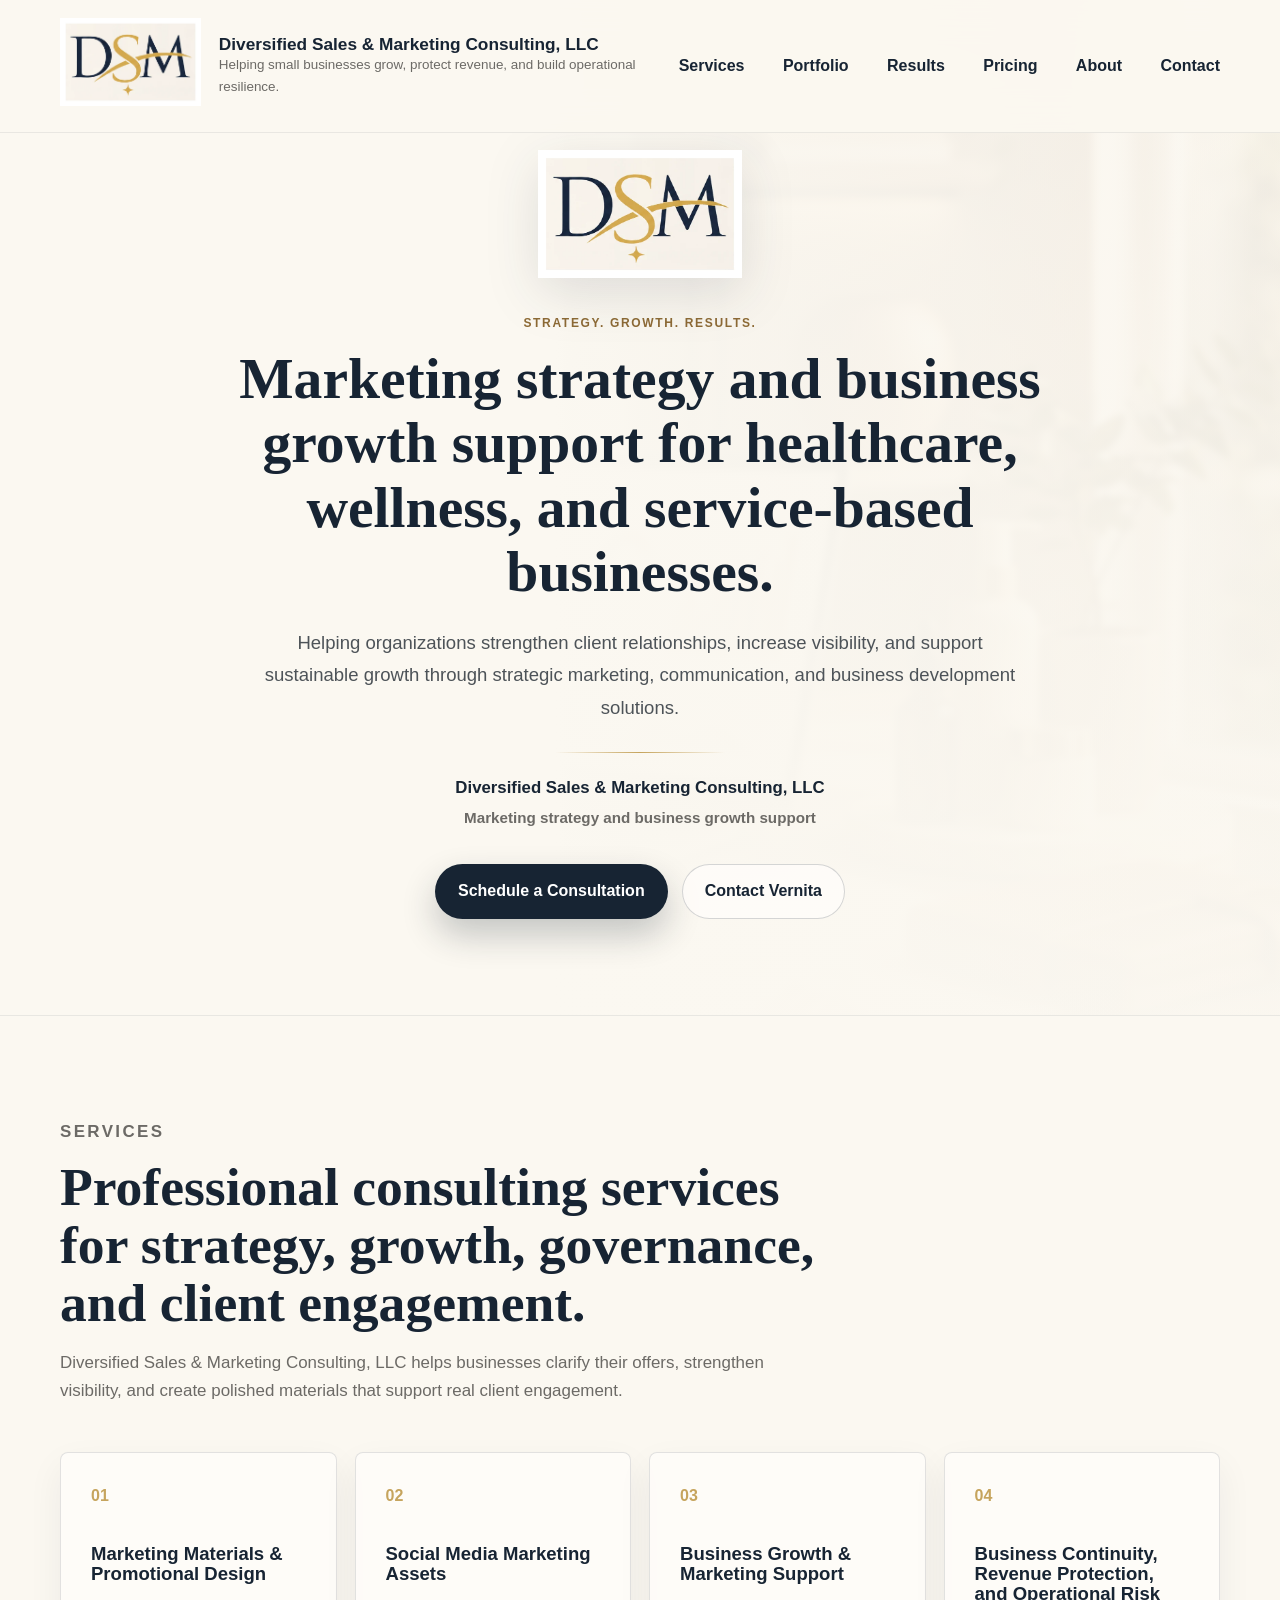
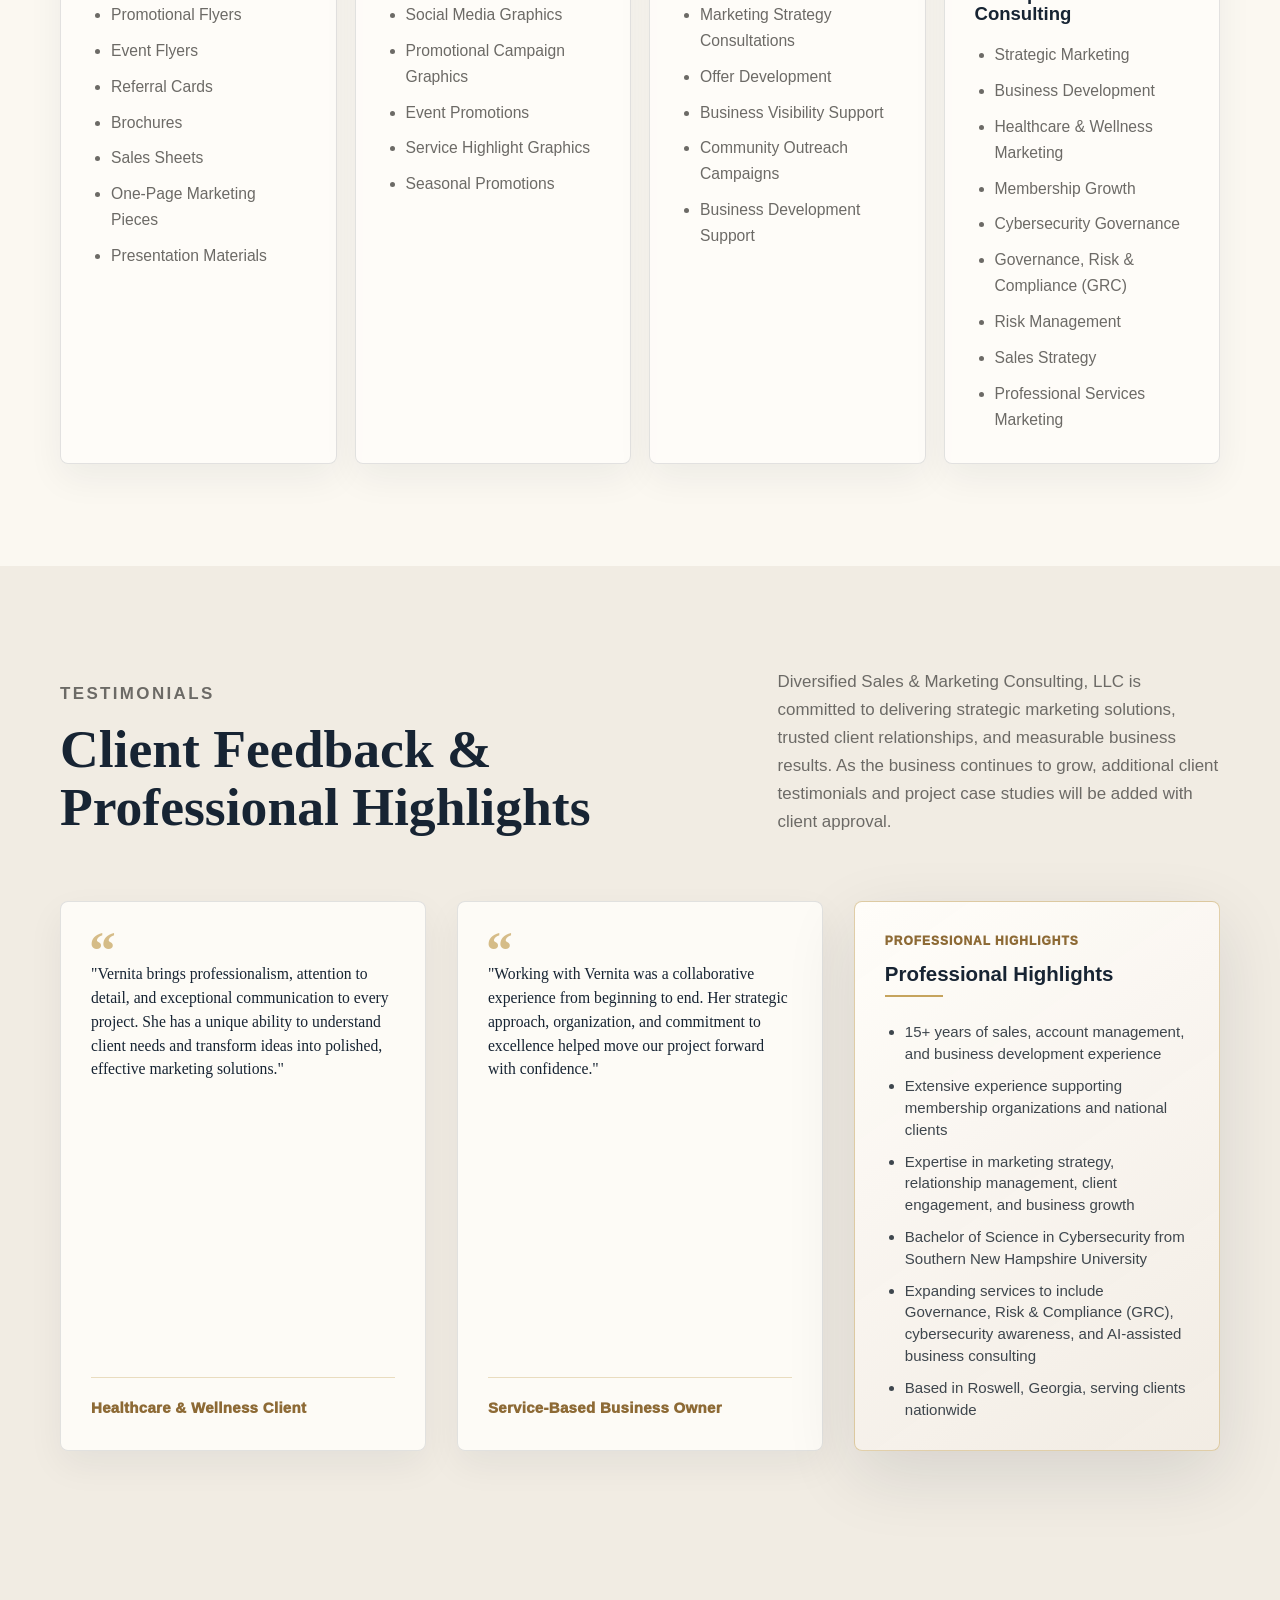
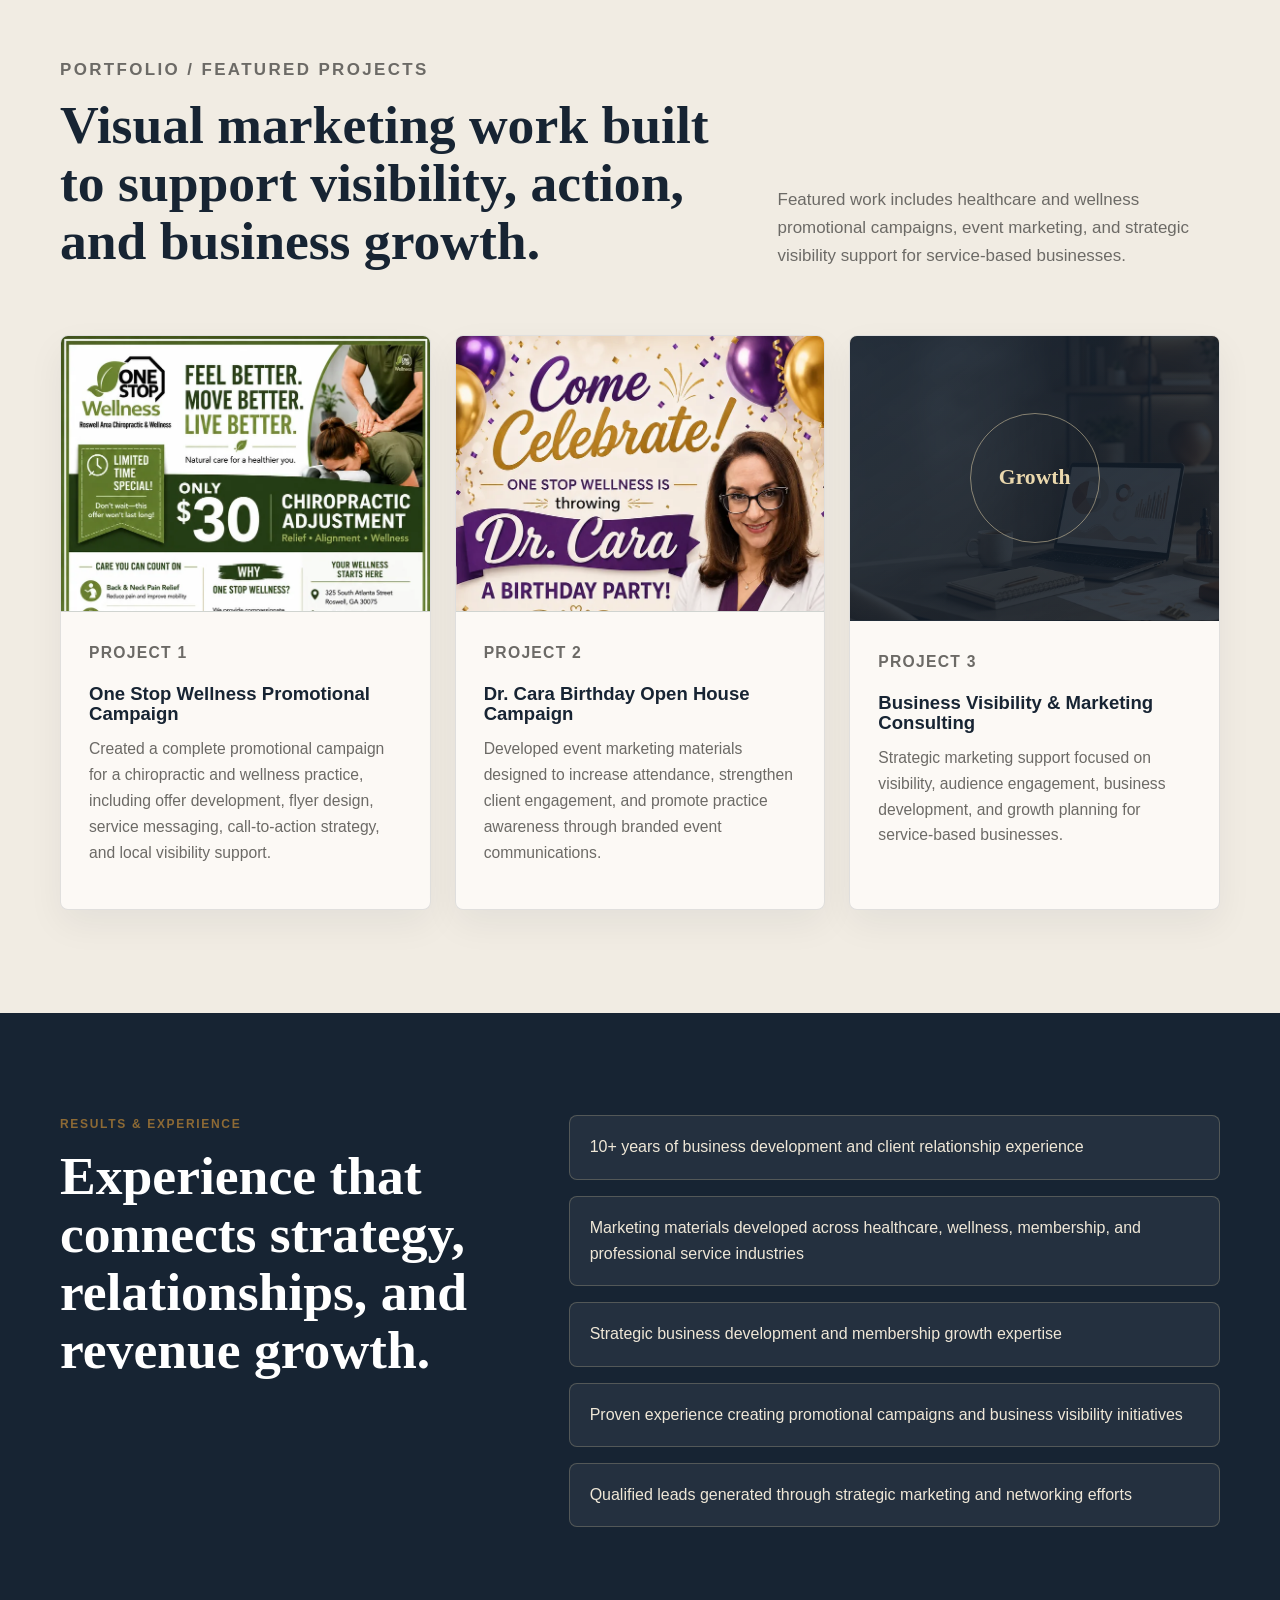
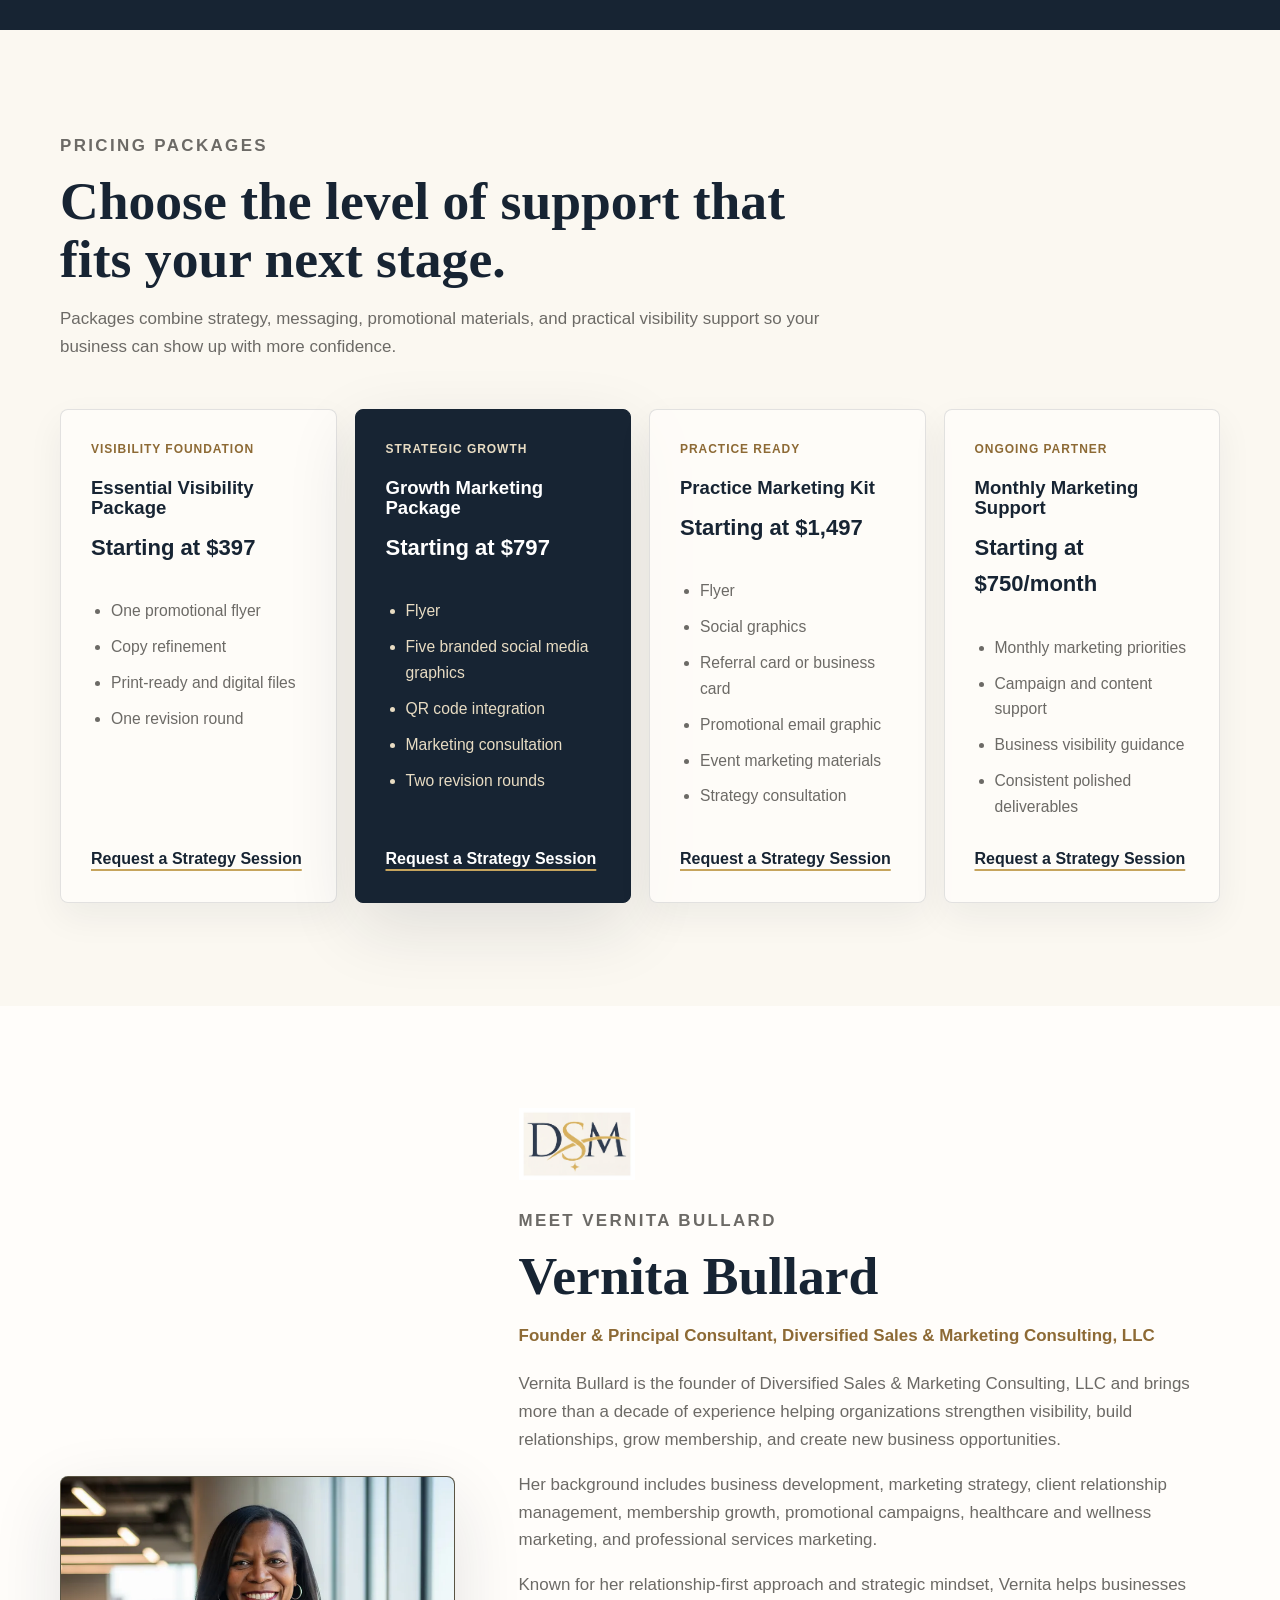
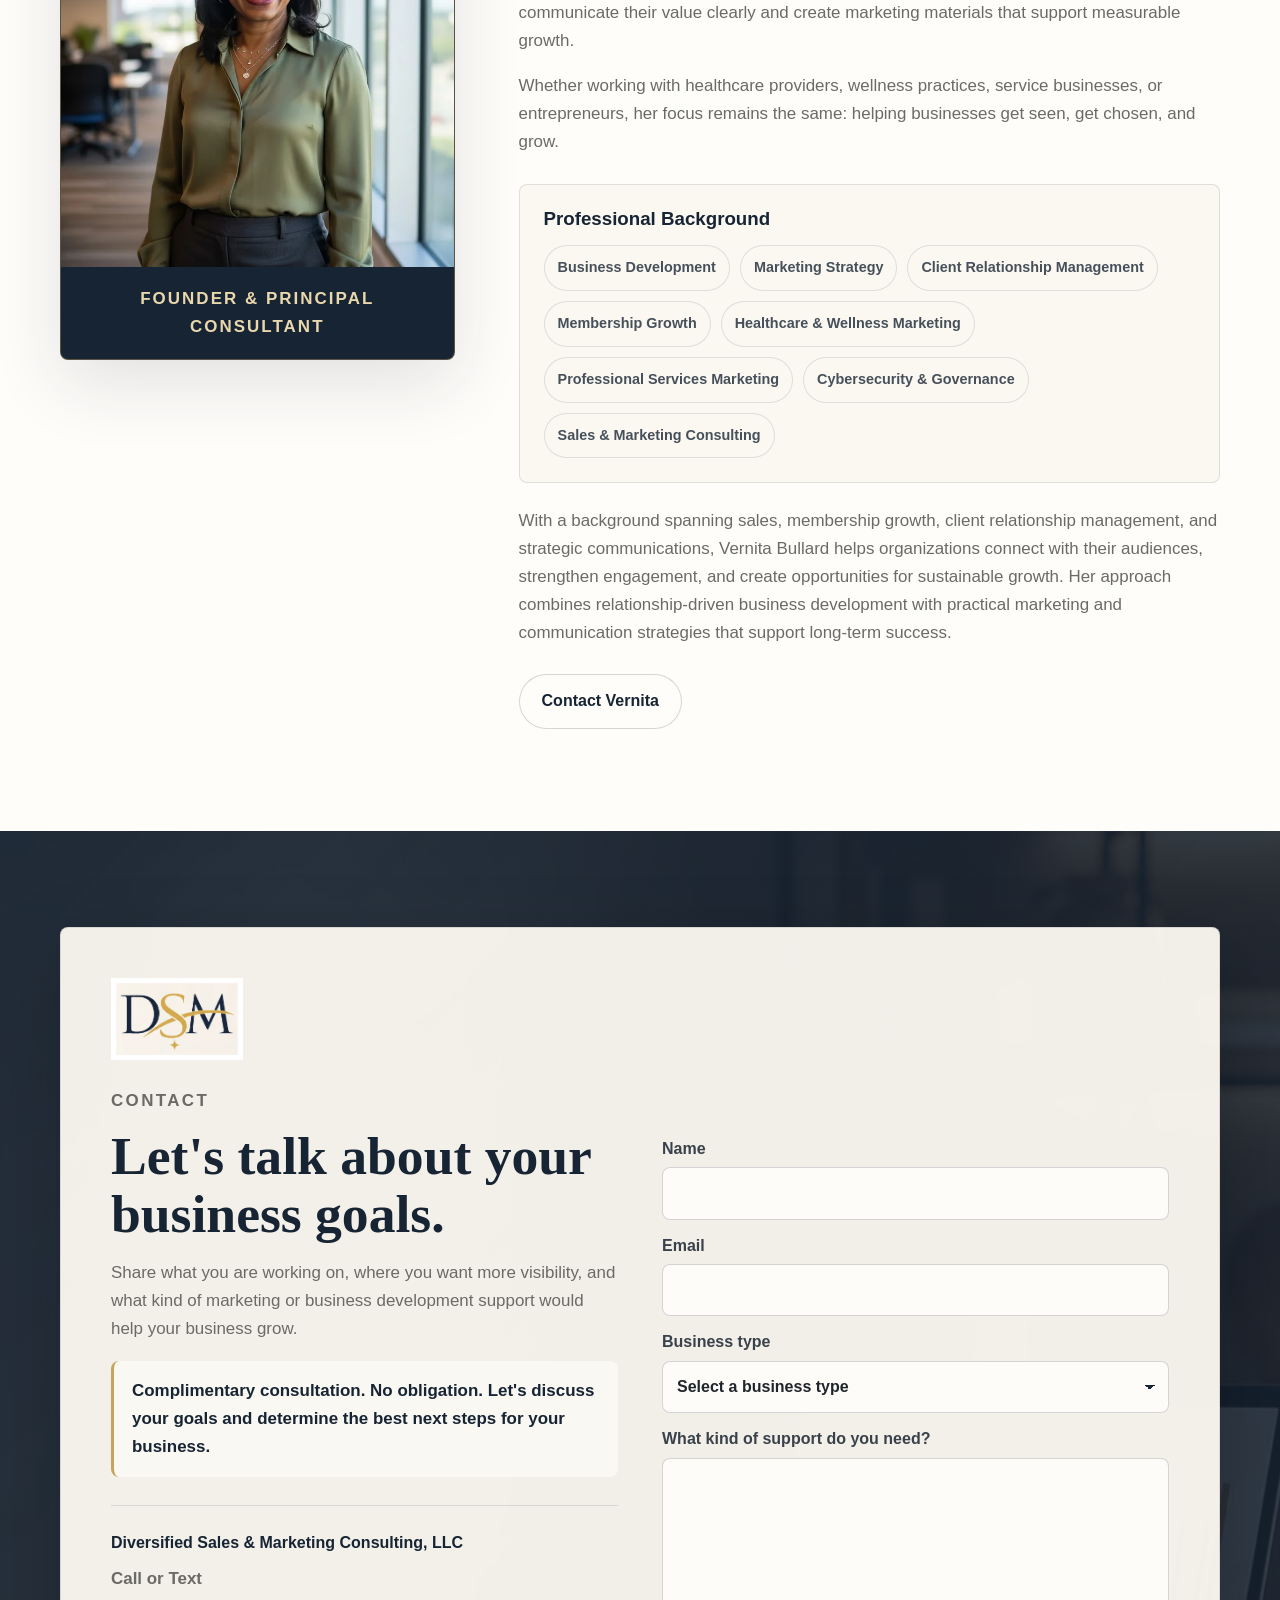
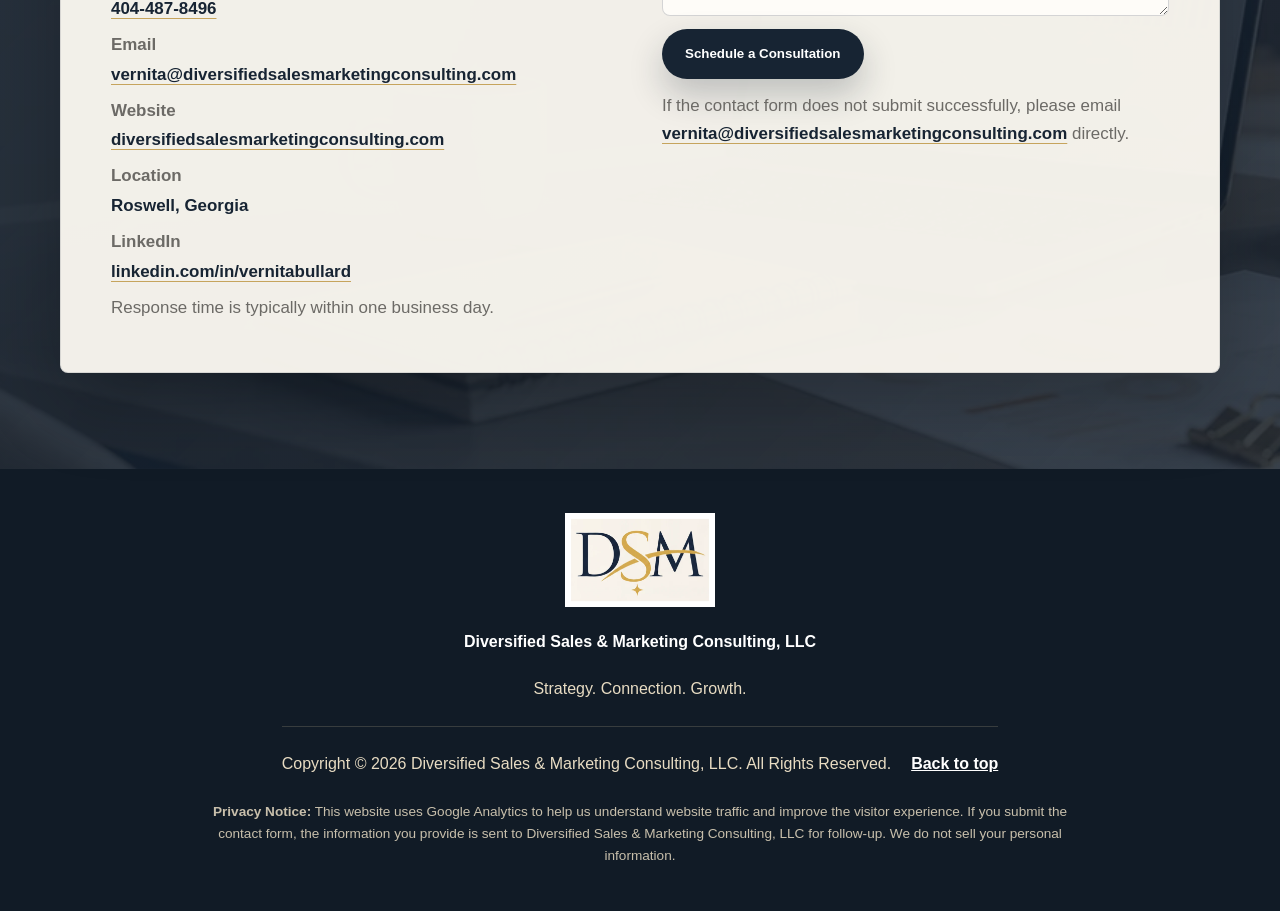
==== commit d421e731: "Update index.html Update continuity services heading." ====
--- a/index.html
+++ b/index.html
@@ -63,7 +63,7 @@
         <picture><source srcset="assets/dsm-logo-provided.webp" type="image/webp"><img class="brand-logo" src="assets/dsm-logo-provided.png" alt="Diversified Sales &amp; Marketing Consulting logo" width="598" height="373" loading="lazy" decoding="async"></picture>
         <span>
           <strong>Diversified Sales &amp; Marketing Consulting, LLC</strong>
-          <small>Marketing strategy and business growth support</small>
+          <small>Helping small businesses grow, protect revenue, and build operational resilience.</small>
         </span>
       </a>
 
@@ -158,7 +158,7 @@
             </article>
             <article class="service-panel reveal">
               <span>04</span>
-              <h3>Professional Services &amp; Governance Consulting</h3>
+              <h3>Business Continuity, Revenue Protection, and Operational Risk Consulting</h3>
               <ul>
                 <li>Strategic Marketing</li>
                 <li>Business Development</li>
--- a/styles.css
+++ b/styles.css
@@ -1,1777 +1,1786 @@
-﻿:root {
-  --paper: #fbf8f1;
-  --porcelain: #fffdfa;
-  --mist: #f1ece3;
-  --navy: #172433;
-  --charcoal: #242424;
-  --ink: #1f252b;
-  --muted: #6c6a66;
-  --gold: #c6a45d;
-  --gold-soft: #ead8ad;
-  --bronze: #8d6a35;
-  --line: rgba(23, 36, 51, 0.14);
-  --shadow: 0 24px 70px rgba(23, 36, 51, 0.12);
-  --radius: 8px;
-  --max: 1160px;
-}
-
-* {
-  box-sizing: border-box;
-}
-
-html {
-  scroll-behavior: smooth;
-}
-
-body {
-  margin: 0;
-  color: var(--ink);
-  background: var(--paper);
-  font-family: "Segoe UI", Arial, sans-serif;
-  line-height: 1.65;
-}
-
-a {
-  color: inherit;
-}
-
-.sr-only {
-  position: absolute;
-  width: 1px;
-  height: 1px;
-  padding: 0;
-  margin: -1px;
-  overflow: hidden;
-  clip: rect(0, 0, 0, 0);
-  white-space: nowrap;
-  border: 0;
-}
-
-.section-inner {
-  width: min(var(--max), calc(100% - 44px));
-  margin: 0 auto;
-}
-
-.site-header {
-  position: fixed;
-  inset: 0 0 auto;
-  z-index: 20;
-  display: flex;
-  align-items: center;
-  justify-content: space-between;
-  gap: 24px;
-  padding: 18px max(28px, calc((100vw - var(--max)) / 2));
-  background: rgba(251, 248, 241, 0.9);
-  border-bottom: 1px solid rgba(23, 36, 51, 0.08);
-  backdrop-filter: blur(18px);
-  transition: box-shadow 180ms ease, background 180ms ease, padding 180ms ease;
-}
-
-.site-header.is-scrolled {
-  padding-top: 12px;
-  padding-bottom: 12px;
-  background: rgba(251, 248, 241, 0.98);
-  box-shadow: 0 14px 32px rgba(23, 36, 51, 0.08);
-}
-
-.brand {
-  display: flex;
-  align-items: center;
-  gap: 18px;
-  min-width: 0;
-  text-decoration: none;
-}
-
-.brand strong {
-  display: block;
-  font-size: clamp(1rem, 1.35vw, 1.28rem);
-  line-height: 1.2;
-}
-
-.brand small {
-  display: block;
-  color: var(--muted);
-  font-size: clamp(0.82rem, 1.05vw, 1rem);
-}
-
-.site-nav {
-  display: flex;
-  align-items: center;
-  gap: clamp(20px, 3vw, 42px);
-  color: #3d4650;
-  font-size: clamp(1rem, 1.2vw, 1.18rem);
-}
-
-.site-nav a {
-  position: relative;
-  text-decoration: none;
-}
-
-.site-nav a:not(.nav-cta)::after {
-  position: absolute;
-  right: 0;
-  bottom: -7px;
-  left: 0;
-  height: 1px;
-  content: "";
-  background: var(--gold);
-  transform: scaleX(0);
-  transform-origin: left;
-  transition: transform 180ms ease;
-}
-
-.site-nav a:hover::after {
-  transform: scaleX(1);
-}
-
-.nav-cta {
-  padding: 10px 16px;
-  border: 1px solid rgba(198, 164, 93, 0.65);
-  border-radius: 999px;
-  color: var(--navy);
-  font-weight: 800;
-}
-
-.nav-toggle {
-  display: none;
-  width: 42px;
-  height: 42px;
-  border: 1px solid var(--line);
-  border-radius: 50%;
-  background: var(--porcelain);
-}
-
-.nav-toggle span:not(.sr-only) {
-  display: block;
-  width: 18px;
-  height: 2px;
-  margin: 4px auto;
-  background: var(--navy);
-}
-
-.hero {
-  position: relative;
-  min-height: 94svh;
-  display: grid;
-  align-items: center;
-  padding: 148px 0 88px;
-  overflow: hidden;
-  background: var(--navy);
-}
-
-.hero-media,
-.hero-overlay {
-  position: absolute;
-  inset: 0;
-}
-
-.hero-media {
+﻿:root {
+  --paper: #fbf8f1;
+  --porcelain: #fffdfa;
+  --mist: #f1ece3;
+  --navy: #172433;
+  --charcoal: #242424;
+  --ink: #1f252b;
+  --muted: #6c6a66;
+  --gold: #c6a45d;
+  --gold-soft: #ead8ad;
+  --bronze: #8d6a35;
+  --line: rgba(23, 36, 51, 0.14);
+  --shadow: 0 24px 70px rgba(23, 36, 51, 0.12);
+  --radius: 8px;
+  --max: 1160px;
+}
+
+* {
+  box-sizing: border-box;
+}
+
+html {
+  scroll-behavior: smooth;
+}
+
+body {
+  margin: 0;
+  color: var(--ink);
+  background: var(--paper);
+  font-family: "Segoe UI", Arial, sans-serif;
+  line-height: 1.65;
+}
+
+a {
+  color: inherit;
+}
+
+.sr-only {
+  position: absolute;
+  width: 1px;
+  height: 1px;
+  padding: 0;
+  margin: -1px;
+  overflow: hidden;
+  clip: rect(0, 0, 0, 0);
+  white-space: nowrap;
+  border: 0;
+}
+
+.section-inner {
+  width: min(var(--max), calc(100% - 44px));
+  margin: 0 auto;
+}
+
+.site-header {
+  position: fixed;
+  inset: 0 0 auto;
+  z-index: 20;
+  display: flex;
+  align-items: center;
+  justify-content: space-between;
+  gap: 24px;
+  padding: 18px max(28px, calc((100vw - var(--max)) / 2));
+  background: rgba(251, 248, 241, 0.9);
+  border-bottom: 1px solid rgba(23, 36, 51, 0.08);
+  backdrop-filter: blur(18px);
+  transition: box-shadow 180ms ease, background 180ms ease, padding 180ms ease;
+}
+
+.site-header.is-scrolled {
+  padding-top: 12px;
+  padding-bottom: 12px;
+  background: rgba(251, 248, 241, 0.98);
+  box-shadow: 0 14px 32px rgba(23, 36, 51, 0.08);
+}
+
+.brand {
+  display: flex;
+  align-items: center;
+  gap: 18px;
+  min-width: 0;
+  text-decoration: none;
+}
+
+.brand strong {
+  display: block;
+  font-size: clamp(1rem, 1.35vw, 1.28rem);
+  line-height: 1.2;
+}
+
+.brand small {
+  display: block;
+  color: var(--muted);
+  font-size: clamp(0.82rem, 1.05vw, 1rem);
+}
+
+.site-nav {
+  display: flex;
+  align-items: center;
+  gap: clamp(20px, 3vw, 42px);
+  color: #3d4650;
+  font-size: clamp(1rem, 1.2vw, 1.18rem);
+}
+
+.site-nav a {
+  position: relative;
+  text-decoration: none;
+}
+
+.site-nav a:not(.nav-cta)::after {
+  position: absolute;
+  right: 0;
+  bottom: -7px;
+  left: 0;
+  height: 1px;
+  content: "";
+  background: var(--gold);
+  transform: scaleX(0);
+  transform-origin: left;
+  transition: transform 180ms ease;
+}
+
+.site-nav a:hover::after {
+  transform: scaleX(1);
+}
+
+.nav-cta {
+  padding: 10px 16px;
+  border: 1px solid rgba(198, 164, 93, 0.65);
+  border-radius: 999px;
+  color: var(--navy);
+  font-weight: 800;
+}
+
+.nav-toggle {
+  display: none;
+  width: 42px;
+  height: 42px;
+  border: 1px solid var(--line);
+  border-radius: 50%;
+  background: var(--porcelain);
+}
+
+.nav-toggle span:not(.sr-only) {
+  display: block;
+  width: 18px;
+  height: 2px;
+  margin: 4px auto;
+  background: var(--navy);
+}
+
+.hero {
+  position: relative;
+  min-height: 94svh;
+  display: grid;
+  align-items: center;
+  padding: 148px 0 88px;
+  overflow: hidden;
+  background: var(--navy);
+}
+
+.hero-media,
+.hero-overlay {
+  position: absolute;
+  inset: 0;
+}
+
+.hero-media {
   background-image: url("assets/marketing-strategy-hero.png");
-  background-image: image-set(url("assets/marketing-strategy-hero.webp") type("image/webp"), url("assets/marketing-strategy-hero.png") type("image/png"));
-  background-size: cover;
-  background-position: center right;
-  opacity: 0.86;
-  transform: scale(1.02);
-}
-
-.hero-overlay {
-  background:
-    linear-gradient(90deg, rgba(251, 248, 241, 0.98) 0%, rgba(251, 248, 241, 0.94) 38%, rgba(251, 248, 241, 0.5) 70%, rgba(23, 36, 51, 0.2) 100%),
-    linear-gradient(0deg, rgba(251, 248, 241, 0.7), rgba(251, 248, 241, 0.02) 48%);
-}
-
-.hero-content {
-  position: relative;
-  max-width: 760px;
-  margin-left: max(22px, calc((100vw - var(--max)) / 2));
-}
-
-.eyebrow {
-  margin: 0 0 13px;
-  color: var(--bronze);
-  font-size: 0.75rem;
-  font-weight: 900;
-  letter-spacing: 0.14em;
-  text-transform: uppercase;
-}
-
-h1,
-h2,
-h3,
-p,
-figure {
-  margin-top: 0;
-}
-
-h1,
-h2,
-h3 {
-  line-height: 1.08;
-}
-
-h1,
-h2 {
-  font-family: Georgia, "Times New Roman", serif;
-  font-weight: 700;
-}
-
-h1 {
-  max-width: 680px;
-  margin-bottom: 22px;
-  color: var(--navy);
-  font-size: clamp(3rem, 7.4vw, 5.85rem);
-}
-
-.hero-copy {
-  max-width: 660px;
-  color: #3e464d;
-  font-size: clamp(1.08rem, 2vw, 1.28rem);
-}
-
-.hero-actions {
-  display: flex;
-  flex-wrap: wrap;
-  gap: 14px;
-  margin-top: 34px;
-}
-
-.button {
-  display: inline-flex;
-  min-height: 50px;
-  align-items: center;
-  justify-content: center;
-  padding: 13px 22px;
-  border-radius: 999px;
-  text-decoration: none;
-  font-weight: 850;
-  border: 1px solid transparent;
-  cursor: pointer;
-  transition: transform 180ms ease, background 180ms ease, box-shadow 180ms ease;
-}
-
-.button:hover {
-  transform: translateY(-2px);
-}
-
-.button.primary {
-  color: white;
-  background: var(--navy);
-  box-shadow: 0 16px 34px rgba(23, 36, 51, 0.24);
-}
-
-.button.primary:hover {
-  background: #0f1a25;
-}
-
-.button.secondary {
-  color: var(--navy);
-  background: rgba(255, 253, 250, 0.76);
-  border-color: rgba(23, 36, 51, 0.18);
-}
-
-.audience-row {
-  display: flex;
-  flex-wrap: wrap;
-  gap: 10px;
-  margin-top: 34px;
-}
-
-.audience-row span {
-  padding: 8px 12px;
-  border: 1px solid rgba(198, 164, 93, 0.4);
-  border-radius: 999px;
-  background: rgba(255, 253, 250, 0.66);
-  color: #4a4b49;
-  font-size: 0.84rem;
-  font-weight: 750;
-}
-
-.statement {
-  padding: 42px 0;
-  background: var(--navy);
-  color: white;
-}
-
-.statement-grid {
-  display: grid;
-  grid-template-columns: 0.8fr 1.4fr;
-  gap: 36px;
-  align-items: center;
-}
-
-.statement p {
-  margin: 0;
-  color: var(--gold-soft);
-  font-weight: 800;
-}
-
-.statement h2 {
-  margin: 0;
-  color: white;
-  font-size: clamp(1.75rem, 4vw, 3rem);
-}
-
-.section {
-  padding: 96px 0;
-}
-
-.portfolio,
-.testimonials {
-  background: var(--mist);
-}
-
-.pricing {
-  background: var(--paper);
-}
-
-.about {
-  background: var(--porcelain);
-}
-
-.section-heading {
-  max-width: 760px;
-  margin-bottom: 42px;
-}
-
-.split-heading {
-  display: grid;
-  grid-template-columns: minmax(0, 1.08fr) minmax(280px, 0.72fr);
-  gap: 54px;
-  align-items: end;
-  margin-bottom: 42px;
-}
-
-.section-heading h2,
-.split-heading h2,
-.about-grid h2,
-.contact-panel h2 {
-  margin-bottom: 16px;
-  color: var(--navy);
-  font-size: clamp(2rem, 4.8vw, 3.35rem);
-}
-
-.section-heading p,
-.split-heading p,
-.about-grid p,
-.contact-panel p {
-  color: var(--muted);
-  font-size: 1.06rem;
-}
-
-.service-grid {
-  display: grid;
-  grid-template-columns: repeat(4, 1fr);
-  gap: 18px;
-}
-
-.service-card,
-.portfolio-card,
-.package-card,
-.testimonial-card {
-  border: 1px solid var(--line);
-  border-radius: var(--radius);
-  background: rgba(255, 253, 250, 0.78);
-  box-shadow: 0 14px 36px rgba(23, 36, 51, 0.06);
-}
-
-.service-card {
-  min-height: 270px;
-  padding: 28px;
-}
-
-.service-card span {
-  display: inline-block;
-  margin-bottom: 44px;
-  color: var(--gold);
-  font-weight: 900;
-}
-
-.service-card h3,
-.portfolio-card h3,
-.package-card h3 {
-  margin-bottom: 12px;
-  color: var(--navy);
-  font-size: 1.16rem;
-}
-
-.service-card p,
-.portfolio-card p,
-.package-card li {
-  color: var(--muted);
-  font-size: 0.98rem;
-}
-
-.portfolio-grid {
-  display: grid;
-  grid-template-columns: repeat(2, 1fr);
-  gap: 24px;
-}
-
-.portfolio-card {
-  display: grid;
-  grid-template-rows: auto 1fr;
-  overflow: hidden;
-  padding: 0;
-}
-
-.portfolio-image {
-  display: block;
-  overflow: hidden;
-  border-bottom: 1px solid var(--line);
-  background: #eef1ea;
-  aspect-ratio: 4 / 3;
-}
-
-.portfolio-image img {
-  display: block;
-  width: 100%;
-  height: 100%;
-  object-fit: cover;
-  object-position: top center;
-  transition: transform 420ms ease;
-}
-
-.portfolio-card:hover .portfolio-image img {
-  transform: scale(1.035);
-}
-
-.portfolio-copy {
-  padding: 28px;
-}
-
-.project-type,
-.package-label {
-  margin-bottom: 18px;
-  color: var(--bronze);
-  font-size: 0.75rem;
-  font-weight: 900;
-  letter-spacing: 0.08em;
-  text-transform: uppercase;
-}
-
-.package-grid {
-  display: grid;
-  grid-template-columns: repeat(4, 1fr);
-  gap: 18px;
-}
-
-.package-card {
-  display: flex;
-  min-height: 100%;
-  flex-direction: column;
-  padding: 30px;
-}
-
-.package-card.featured {
-  color: white;
-  background: var(--navy);
-  border-color: var(--navy);
-  box-shadow: var(--shadow);
-}
-
-.package-card.featured h3,
-.package-card.featured .price,
-.package-card.featured a {
-  color: white;
-}
-
-.package-card.featured .package-label,
-.package-card.featured li {
-  color: #e8dcc3;
-}
-
-.price {
-  color: var(--navy);
-  font-size: 1.38rem;
-  font-weight: 900;
-}
-
-.package-card ul {
-  display: grid;
-  gap: 10px;
-  margin: 10px 0 26px;
-  padding-left: 20px;
-}
-
-.package-card a {
-  margin-top: auto;
-  color: var(--navy);
-  font-weight: 900;
-  text-decoration-color: var(--gold);
-  text-decoration-thickness: 2px;
-  text-underline-offset: 5px;
-}
-
-.testimonial-grid {
-  display: grid;
-  grid-template-columns: repeat(2, 1fr);
-  gap: 18px;
-}
-
-.testimonial-card {
-  margin: 0;
-  padding: 34px;
-}
-
-.testimonial-card blockquote {
-  margin: 0 0 22px;
-  color: var(--navy);
-  font-family: Georgia, "Times New Roman", serif;
-  font-size: clamp(1.35rem, 3vw, 2rem);
-  line-height: 1.25;
-}
-
-.testimonial-card figcaption {
-  color: var(--bronze);
-  font-weight: 900;
-}
-
-.about-grid {
-  display: grid;
-  grid-template-columns: 0.72fr 1.28fr;
-  gap: 64px;
-  align-items: center;
-}
-
-.about-card {
-  display: block;
-  min-height: 440px;
-  overflow: hidden;
-  padding: 0;
-  border: 1px solid rgba(198, 164, 93, 0.38);
-  border-radius: var(--radius);
-  color: white;
-  background: var(--navy);
-  box-shadow: var(--shadow);
-}
-
-.about-card img {
-  display: block;
-  width: 100%;
-  height: 390px;
-  object-fit: cover;
-  object-position: center top;
-}
-
-.about-card p {
-  margin: 0;
-  padding: 18px 22px;
-  color: var(--gold-soft);
-  font-weight: 900;
-  letter-spacing: 0.12em;
-  text-align: center;
-  text-transform: uppercase;
-}
-
-.founder-title {
-  margin-bottom: 20px;
-  color: var(--bronze) !important;
-  font-weight: 900;
-}
-
-.expertise-list {
-  display: flex;
-  flex-wrap: wrap;
-  gap: 10px;
-  margin: 28px 0 0;
-  padding: 0;
-  list-style: none;
-}
-
-.expertise-list li {
-  padding: 10px 13px;
-  border: 1px solid rgba(23, 36, 51, 0.12);
-  border-radius: 999px;
-  background: var(--paper);
-  color: #47505a;
-  font-size: 0.9rem;
-  font-weight: 800;
-}
-
-.contact {
-  padding: 96px 0;
-  background:
-    linear-gradient(135deg, rgba(23, 36, 51, 0.94), rgba(23, 36, 51, 0.84)),
-    url("assets/marketing-strategy-hero.png") center / cover;
-  background:
-    linear-gradient(135deg, rgba(23, 36, 51, 0.94), rgba(23, 36, 51, 0.84)),
-    image-set(url("assets/marketing-strategy-hero.webp") type("image/webp"), url("assets/marketing-strategy-hero.png") type("image/png")) center / cover;
-}
-
-.contact-panel {
-  display: grid;
-  grid-template-columns: minmax(0, 0.9fr) minmax(0, 1.1fr);
-  gap: 56px;
-  align-items: start;
-  padding: 50px;
-  border: 1px solid rgba(234, 216, 173, 0.28);
-  border-radius: var(--radius);
-  background: rgba(251, 248, 241, 0.96);
-  box-shadow: 0 28px 80px rgba(0, 0, 0, 0.24);
-}
-
-.contact-form {
-  display: grid;
-  gap: 16px;
-}
-
-.contact-details {
-  display: grid;
-  gap: 8px;
-  margin-top: 28px;
-  padding-top: 24px;
-  border-top: 1px solid rgba(23, 36, 51, 0.12);
-}
-
-.contact-details p {
-  margin: 0;
-}
-
-.contact-details a,
-.form-note a {
-  color: var(--navy);
-  font-weight: 900;
-  text-decoration-color: var(--gold);
-  text-underline-offset: 4px;
-}
-
-.coming-soon,
-.form-note {
-  color: var(--muted);
-  font-size: 0.94rem;
-}
-
-.contact-form label {
-  display: grid;
-  gap: 7px;
-  color: #39414a;
-  font-weight: 850;
-}
-
-.contact-form input,
-.contact-form select,
-.contact-form textarea {
-  width: 100%;
-  border: 1px solid rgba(23, 36, 51, 0.18);
-  border-radius: var(--radius);
-  padding: 13px 14px;
-  color: var(--ink);
-  background: rgba(255, 253, 250, 0.9);
-  font: inherit;
-}
-
-.contact-form input:focus,
-.contact-form select:focus,
-.contact-form textarea:focus {
-  outline: 3px solid rgba(198, 164, 93, 0.28);
-  border-color: var(--gold);
-}
-
-.contact-form button {
-  width: fit-content;
-}
-
-.site-footer {
-  padding: 24px 0;
-  background: #111b26;
-  color: #e8dcc3;
-}
-
-.footer-inner {
-  display: flex;
-  align-items: center;
-  justify-content: space-between;
-  gap: 20px;
-}
-
-.footer-inner p {
-  margin: 0;
-}
-
-.footer-inner a {
-  color: white;
-  font-weight: 850;
-}
-
-.reveal {
-  opacity: 0;
-  transform: translateY(18px);
-  transition: opacity 620ms ease, transform 620ms ease;
-}
-
-.reveal.is-visible {
-  opacity: 1;
-  transform: translateY(0);
-}
-
-@media (prefers-reduced-motion: reduce) {
-  *,
-  *::before,
-  *::after {
-    scroll-behavior: auto !important;
-    transition: none !important;
-    animation: none !important;
-  }
-
-  .reveal {
-    opacity: 1;
-    transform: none;
-  }
-}
-
-@media (max-width: 1240px) {
-  .site-nav {
-    position: absolute;
-    inset: 75px 20px auto;
-    display: none;
-    flex-direction: column;
-    align-items: stretch;
-    gap: 0;
-    padding: 12px;
-    border: 1px solid var(--line);
-    border-radius: var(--radius);
-    background: rgba(251, 248, 241, 0.98);
-    box-shadow: var(--shadow);
-  }
-
-  .site-nav.is-open {
-    display: flex;
-  }
-
-  .site-nav a {
-    padding: 12px;
-  }
-
-  .site-nav a::after {
-    display: none;
-  }
-
-  .nav-cta {
-    border-radius: var(--radius);
-  }
-
-  .nav-toggle {
-    display: block;
-  }
-
-  .service-grid,
-  .package-grid {
-    grid-template-columns: repeat(2, 1fr);
-  }
-
-  .split-heading,
-  .about-grid,
-  .contact-panel,
-  .statement-grid {
-    grid-template-columns: 1fr;
-  }
-
-  .portfolio-grid {
-    grid-template-columns: 1fr;
-  }
-
-  .hero {
-    min-height: auto;
-    padding-bottom: 92px;
-  }
-
-  .about-card {
-    min-height: 320px;
-  }
-
-  .about-card img {
-    height: 330px;
-  }
-}
-
-@media (max-width: 680px) {
-  .section-inner {
-    width: min(100% - 28px, var(--max));
-  }
-
-  .site-header {
-    padding: 12px 14px;
-  }
-
-  .brand strong {
-    max-width: 220px;
-    font-size: 0.81rem;
-  }
-
-  .brand small {
-    display: none;
-  }
-
-  .hero {
-    padding-top: 112px;
-  }
-
-  .hero-overlay {
-    background:
-      linear-gradient(180deg, rgba(251, 248, 241, 0.98) 0%, rgba(251, 248, 241, 0.92) 58%, rgba(251, 248, 241, 0.55) 100%),
-      linear-gradient(90deg, rgba(251, 248, 241, 0.98), rgba(251, 248, 241, 0.66));
-  }
-
-  .hero-content {
-    width: min(100% - 28px, var(--max));
-    margin: 0 auto;
-  }
-
-  h1 {
-    font-size: clamp(2.65rem, 13vw, 4.05rem);
-  }
-
-  .button,
-  .contact-form button {
-    width: 100%;
-  }
-
-  .hero-actions {
-    flex-direction: column;
-  }
-
-  .statement,
-  .section,
-  .contact {
-    padding: 64px 0;
-  }
-
-  .service-grid,
-  .package-grid,
-  .testimonial-grid {
-    grid-template-columns: 1fr;
-  }
-
-  .service-card {
-    min-height: auto;
-  }
-
-  .service-card span {
-    margin-bottom: 24px;
-  }
-
-  .contact-panel {
-    padding: 24px;
-  }
-
-  .footer-inner {
-    align-items: flex-start;
-    flex-direction: column;
-  }
-}
-
-.linkedin-link,
-.footer-linkedin span {
-  display: inline-grid;
-  width: 28px;
-  height: 28px;
-  place-items: center;
-  border-radius: 50%;
-  color: white;
-  background: var(--navy);
-  font-size: 0.82rem;
-  font-weight: 900;
-  text-decoration: none;
-}
-
-.founder-line {
-  display: grid;
-  gap: 3px;
-  margin-top: 28px;
-  padding-left: 18px;
-  border-left: 3px solid var(--gold);
-  color: #3e464d;
-}
-
-.founder-line strong {
-  color: var(--navy);
-  font-size: 1.05rem;
-}
-
-.founder-line span {
-  color: var(--muted);
-  font-size: 0.95rem;
-  font-weight: 750;
-}
-
-.service-columns {
-  display: grid;
-  grid-template-columns: repeat(3, 1fr);
-  gap: 18px;
-}
-
-.service-panel {
-  padding: 30px;
-  border: 1px solid var(--line);
-  border-radius: var(--radius);
-  background: rgba(255, 253, 250, 0.78);
-  box-shadow: 0 14px 36px rgba(23, 36, 51, 0.06);
-}
-
-.service-panel span {
-  display: inline-block;
-  margin-bottom: 34px;
-  color: var(--gold);
-  font-weight: 900;
-}
-
-.service-panel h3 {
-  margin-bottom: 18px;
-  color: var(--navy);
-  font-size: 1.16rem;
-}
-
-.service-panel ul {
-  display: grid;
-  gap: 10px;
-  margin: 0;
-  padding-left: 20px;
-}
-
-.service-panel li {
-  color: var(--muted);
-  font-size: 0.98rem;
-}
-
-.portfolio-grid {
-  grid-template-columns: repeat(3, 1fr);
-}
-
-.portfolio-placeholder {
-  display: grid;
-  min-height: 285px;
-  place-items: center;
-  border-bottom: 1px solid var(--line);
-  background:
-    linear-gradient(145deg, rgba(23, 36, 51, 0.92), rgba(17, 27, 38, 0.82)),
-    url("assets/marketing-strategy-hero.png") center / cover;
-  background:
-    linear-gradient(145deg, rgba(23, 36, 51, 0.92), rgba(17, 27, 38, 0.82)),
-    image-set(url("assets/marketing-strategy-hero.webp") type("image/webp"), url("assets/marketing-strategy-hero.png") type("image/png")) center / cover;
-}
-
-.portfolio-placeholder span {
-  display: grid;
-  width: 130px;
-  height: 130px;
-  place-items: center;
-  border: 1px solid rgba(234, 216, 173, 0.5);
-  border-radius: 50%;
-  color: var(--gold-soft);
-  font-family: Georgia, "Times New Roman", serif;
-  font-size: 1.35rem;
-  font-weight: 700;
-}
-
-.results {
-  background: var(--navy);
-  color: white;
-}
-
-.results-grid {
-  display: grid;
-  grid-template-columns: 0.82fr 1.18fr;
-  gap: 56px;
-  align-items: start;
-}
-
-.results-grid h2 {
-  margin-bottom: 16px;
-  color: white;
-  font-family: Georgia, "Times New Roman", serif;
-  font-size: clamp(2rem, 4.8vw, 3.35rem);
-}
-
-.results-list {
-  display: grid;
-  gap: 16px;
-  margin: 0;
-  padding: 0;
-  list-style: none;
-}
-
-.results-list li {
-  padding: 18px 20px;
-  border: 1px solid rgba(234, 216, 173, 0.24);
-  border-radius: var(--radius);
-  color: #efe7d7;
-  background: rgba(255, 255, 255, 0.06);
-}
-
-.testimonial-grid {
-  grid-template-columns: repeat(3, 1fr);
-}
-
-.background-box {
-  margin-top: 28px;
-  padding: 24px;
-  border: 1px solid rgba(198, 164, 93, 0.32);
-  border-radius: var(--radius);
-  background: var(--paper);
-}
-
-.background-box h3 {
-  margin-bottom: 16px;
-  color: var(--navy);
-}
-
-.background-box .expertise-list {
-  margin-top: 0;
-}
-
-.education-note {
-  margin-top: 24px;
-  max-width: 760px;
-}
-
-.about-button {
-  margin-top: 10px;
-}
-
-.contact-details p {
-  display: grid;
-  gap: 2px;
-}
-
-.contact-details span {
-  color: var(--navy);
-  font-weight: 900;
-}
-
-.site-footer {
-  padding: 44px 0;
-}
-
-.footer-grid {
-  display: grid;
-  gap: 24px;
-  justify-items: center;
-  text-align: center;
-}
-
-.footer-grid p {
-  margin: 0;
-}
-
-.footer-name {
-  margin-bottom: 10px !important;
-  color: white;
-  font-weight: 900;
-}
-
-.footer-contact {
-  display: grid;
-  gap: 8px;
-}
-
-.footer-grid a {
-  color: white;
-  font-weight: 850;
-}
-
-.footer-linkedin {
-  display: inline-flex;
-  align-items: center;
-  gap: 8px;
-}
-
-.footer-linkedin span {
-  background: var(--gold);
-  color: var(--navy);
-}
-
-.footer-bottom {
-  display: flex;
-  grid-column: 1 / -1;
-  justify-content: center;
-  flex-wrap: wrap;
-  gap: 20px;
-  padding-top: 24px;
-  border-top: 1px solid rgba(234, 216, 173, 0.18);
-}
-
-@media (max-width: 1240px) {
-  .service-columns,
-  .portfolio-grid,
-  .results-grid,
-  .testimonial-grid {
-    grid-template-columns: 1fr;
-  }
-}
-
-@media (max-width: 680px) {
-  .footer-grid,
-  .footer-bottom {
-    display: grid;
-    grid-template-columns: 1fr;
-  }
-}
-
-.testimonial-grid {
-  align-items: stretch;
-  grid-template-columns: repeat(3, minmax(0, 1fr));
-  gap: 22px;
-}
-
-.testimonial-card {
-  display: flex;
-  min-height: 100%;
-  flex-direction: column;
-  padding: 30px;
-  border-color: rgba(23, 36, 51, 0.12);
-  background: rgba(255, 253, 250, 0.86);
-}
-
-.testimonial-stars {
-  margin-bottom: 18px;
-  color: var(--gold);
-  font-size: 1rem;
-  font-weight: 900;
-  letter-spacing: 0.06em;
-}
-
-.testimonial-card blockquote {
-  margin-bottom: 24px;
-  color: var(--navy);
-  font-size: clamp(1.08rem, 1.5vw, 1.28rem);
-  line-height: 1.42;
-}
-
-.testimonial-card figcaption {
-  margin-top: auto;
-  color: var(--bronze);
-  font-size: 0.94rem;
-  font-weight: 950;
-  letter-spacing: 0.02em;
-}
-
-.professional-highlights-card {
-  border-color: rgba(198, 164, 93, 0.45);
-  background:
-    linear-gradient(145deg, rgba(255, 253, 250, 0.96), rgba(241, 236, 227, 0.94));
-  box-shadow: var(--shadow);
-}
-
-.professional-highlights-card h3 {
-  margin-bottom: 18px;
-  color: var(--navy);
-  font-size: 1.2rem;
-}
-
-.highlight-label {
-  margin-bottom: 10px;
-  color: var(--bronze);
-  font-size: 0.75rem;
-  font-weight: 950;
-  letter-spacing: 0.08em;
-  text-transform: uppercase;
-}
-
-.professional-highlights-card ul {
-  display: grid;
-  gap: 11px;
-  margin: 0;
-  padding-left: 20px;
-}
-
-.professional-highlights-card li {
-  color: #3e464d;
-  font-size: 0.96rem;
-  line-height: 1.5;
-}
-
-@media (max-width: 1040px) {
-  .testimonial-grid {
-    grid-template-columns: repeat(2, minmax(0, 1fr));
-  }
-
-  .professional-highlights-card {
-    grid-column: 1 / -1;
-  }
-}
-
-@media (max-width: 680px) {
-  .testimonial-grid {
-    grid-template-columns: 1fr;
-    gap: 18px;
-  }
-
-  .professional-highlights-card {
-    grid-column: auto;
-  }
-
-  .testimonial-card {
-    width: 100%;
-    padding: 26px;
-  }
-}
-
-.testimonial-grid {
-  align-items: stretch;
-}
-
-figure.testimonial-card {
-  justify-content: center;
-}
-
-figure.testimonial-card blockquote {
-  margin-bottom: 0;
-  font-size: clamp(1rem, 1.1vw, 1.14rem);
-  line-height: 1.48;
-}
-
-figure.testimonial-card figcaption {
-  margin-top: 30px;
-  padding-top: 18px;
-  border-top: 1px solid rgba(198, 164, 93, 0.34);
-}
-
-.testimonial-stars {
-  margin-bottom: 16px;
-}
-
-.professional-highlights-card {
-  justify-content: flex-start;
-}
-
-@media (max-width: 1240px) and (min-width: 681px) {
-  .testimonial-grid {
-    grid-template-columns: repeat(2, minmax(0, 1fr));
-  }
-
-  .professional-highlights-card {
-    grid-column: auto;
-  }
-
-  figure.testimonial-card blockquote {
-    font-size: clamp(1rem, 1.4vw, 1.12rem);
-  }
-}
-
-@media (max-width: 680px) {
-  figure.testimonial-card {
-    justify-content: flex-start;
-  }
-
-  figure.testimonial-card figcaption {
-    margin-top: 26px;
-  }
-}
-
-.testimonial-grid {
-  align-items: stretch;
-  grid-auto-rows: 1fr;
-}
-
-.testimonial-card {
-  height: 100%;
-  justify-content: flex-start;
-  transition: transform 180ms ease, box-shadow 180ms ease, border-color 180ms ease;
-}
-
-.testimonial-card:hover {
-  border-color: rgba(198, 164, 93, 0.52);
-  box-shadow: 0 22px 54px rgba(23, 36, 51, 0.13);
-  transform: translateY(-4px);
-}
-
-figure.testimonial-card {
-  justify-content: space-between;
-}
-
-figure.testimonial-card .testimonial-stars {
-  flex: 0 0 auto;
-}
-
-figure.testimonial-card blockquote {
-  flex: 1 1 auto;
-  margin: 0;
-  font-size: clamp(0.98rem, 1vw, 1.1rem);
-  line-height: 1.52;
-}
-
-figure.testimonial-card figcaption {
-  flex: 0 0 auto;
-  margin-top: 28px;
-  padding-top: 18px;
-  border-top: 1px solid rgba(198, 164, 93, 0.36);
-}
-
-.professional-highlights-card {
-  justify-content: flex-start;
-}
-
-.professional-highlights-card h3 {
-  position: relative;
-  width: fit-content;
-  max-width: 100%;
-  margin-bottom: 24px;
-  padding-bottom: 12px;
-  font-size: clamp(1.28rem, 1.6vw, 1.5rem);
-  line-height: 1.15;
-}
-
-.professional-highlights-card h3::after {
-  position: absolute;
-  bottom: 0;
-  left: 0;
-  width: 58px;
-  height: 2px;
-  content: "";
-  background: var(--gold);
-}
-
-.professional-highlights-card ul {
-  gap: 10px;
-}
-
-.professional-highlights-card li {
-  font-size: 0.94rem;
-  line-height: 1.45;
-}
-
-@media (max-width: 1240px) and (min-width: 681px) {
-  figure.testimonial-card blockquote {
-    font-size: clamp(0.98rem, 1.25vw, 1.08rem);
-  }
-}
-
-@media (max-width: 680px) {
-  .testimonial-grid {
-    grid-auto-rows: auto;
-  }
-
-  .testimonial-card {
-    height: auto;
-  }
-
-  figure.testimonial-card {
-    justify-content: flex-start;
-  }
-
-  figure.testimonial-card blockquote {
-    flex: 0 1 auto;
-  }
-}
-
-.contact-panel {
-  grid-template-columns: minmax(0, 1fr) minmax(0, 1fr);
-  gap: 44px;
-}
-
-.trust-statement {
-  margin-top: 18px;
-  padding: 16px 18px;
-  border-left: 3px solid var(--gold);
-  border-radius: var(--radius);
-  background: rgba(255, 253, 250, 0.62);
-  color: var(--navy) !important;
-  font-weight: 850;
-}
-
-.contact-form {
-  gap: 13px;
-  align-self: center;
-}
-
-.contact-form label {
-  gap: 5px;
-}
-
-.contact-form input,
-.contact-form select,
-.contact-form textarea {
-  padding: 12px 14px;
-}
-
-.contact-form textarea {
-  min-height: 128px;
-  resize: vertical;
-}
-
-.contact-form select {
-  appearance: none;
-  background-image:
-    linear-gradient(45deg, transparent 50%, var(--navy) 50%),
-    linear-gradient(135deg, var(--navy) 50%, transparent 50%);
-  background-position:
-    calc(100% - 18px) 52%,
-    calc(100% - 13px) 52%;
-  background-repeat: no-repeat;
-  background-size: 5px 5px, 5px 5px;
-}
-
-.form-confirmation {
-  margin: 2px 0 0;
-  padding: 13px 15px;
-  border: 1px solid rgba(198, 164, 93, 0.42);
-  border-radius: var(--radius);
-  color: var(--navy);
-  background: rgba(234, 216, 173, 0.2);
-  font-weight: 850;
-}
-
-.form-confirmation[hidden] {
-  display: none;
-}
-
-@media (max-width: 980px) {
-  .contact-panel {
-    grid-template-columns: 1fr;
-    gap: 34px;
-  }
-
-  .contact-form {
-    align-self: stretch;
-  }
-}
-
-.brand-logo {
-  flex: 0 0 auto;
-  width: clamp(112px, 12vw, 170px);
-  height: auto;
-  object-fit: contain;
-}
-
-.hero-logo {
-  width: clamp(280px, 43vw, 560px);
-  height: auto;
-  margin-bottom: 34px;
-  filter: drop-shadow(0 14px 26px rgba(23, 36, 51, 0.12));
-}
-
-.hero-brand-line {
-  margin: 0 0 22px;
-  color: var(--bronze);
-  font-size: clamp(0.92rem, 1.35vw, 1.25rem);
-  font-weight: 950;
-  letter-spacing: 0.12em;
-  text-transform: uppercase;
-}
-
-.section-brand-mark {
-  width: 116px;
-  height: auto;
-  margin-bottom: 18px;
-  opacity: 0.9;
-}
-
-.contact-logo {
-  width: 132px;
-  height: auto;
-  margin-bottom: 18px;
-}
-
-.footer-brand {
-  display: grid;
-  justify-items: center;
-  gap: 10px;
-}
-
-.footer-logo {
-  width: 150px;
-  height: auto;
-  margin-bottom: 4px;
-}
-
-.contact-details p:first-child strong {
-  color: var(--navy);
-  font-size: 1rem;
-}
-
-@media (max-width: 680px) {
-  .brand-logo {
-    width: 92px;
-    height: auto;
-  }
-
-  .hero-logo {
-    width: min(82vw, 330px);
-    margin-bottom: 18px;
-  }
-
-  .section-brand-mark,
-  .contact-logo,
-  .footer-logo {
-    width: 118px;
-  }
-}
-
-.hero {
-  min-height: 760px;
-  padding: 150px 0 96px;
-  background: var(--paper);
-}
-
-.hero-media {
-  left: 45%;
-  background-position: center right;
-  opacity: 0.46;
-  filter: blur(3px);
-  transform: scale(1.04);
-}
-
-.hero-overlay {
-  background:
-    linear-gradient(90deg, rgba(251, 248, 241, 1) 0%, rgba(251, 248, 241, 0.98) 42%, rgba(251, 248, 241, 0.72) 70%, rgba(251, 248, 241, 0.38) 100%),
-    linear-gradient(0deg, rgba(251, 248, 241, 0.96), rgba(251, 248, 241, 0.68));
-}
-
-.hero-content {
-  max-width: 880px;
-  margin: 0 auto;
-  text-align: center;
-}
-
-.hero-logo {
-  width: clamp(150px, 18vw, 230px);
-  margin: 0 auto 28px;
-}
-
-.hero h1 {
-  max-width: 920px;
-  margin-right: auto;
-  margin-left: auto;
-  font-size: clamp(2.25rem, 4.5vw, 4.05rem);
-}
-
-.hero-copy {
-  max-width: 760px;
-  margin-right: auto;
-  margin-left: auto;
-  font-size: clamp(1.05rem, 1.45vw, 1.2rem);
-}
-
-.hero .eyebrow {
-  color: var(--bronze);
-}
-
-.hero-actions {
-  justify-content: center;
-}
-
-.founder-line {
-  width: fit-content;
-  max-width: 100%;
-  margin: 28px auto 0;
-  padding: 0;
-  border-left: 0;
-  color: var(--muted);
-}
-
-.founder-line::before {
-  display: block;
-  width: 170px;
-  height: 1px;
-  margin: 0 auto 18px;
-  content: "";
-  background: linear-gradient(90deg, transparent, var(--gold), transparent);
-}
-
-@media (max-width: 680px) {
-  .hero {
-    min-height: auto;
-    padding: 118px 0 72px;
-  }
-
-  .hero-media {
-    left: 0;
-    opacity: 0.22;
-  }
-
-  .hero-logo {
-    width: 146px;
-  }
-
-  .hero h1 {
-    font-size: clamp(2.2rem, 10vw, 3.2rem);
-  }
-}
-
-/* Final brand-polish layer: spacing, hierarchy, and responsive consistency. */
-.section {
-  padding: clamp(72px, 8vw, 108px) 0;
-}
-
-.site-header {
-  background: rgba(251, 248, 241, 0.94);
-}
-
-.brand {
-  flex-shrink: 1;
-}
-
-.brand span {
-  min-width: 0;
-}
-
-.brand-logo {
-  width: clamp(108px, 11vw, 158px);
-}
-
-.brand strong {
-  color: var(--navy);
-  font-weight: 900;
-}
-
-.site-nav a {
-  color: var(--navy);
-  font-weight: 650;
-}
-
-.hero {
-  border-bottom: 1px solid rgba(23, 36, 51, 0.08);
-}
-
-.hero-logo {
-  width: clamp(148px, 16vw, 218px);
-}
-
-.hero h1 {
-  line-height: 1.12;
-  letter-spacing: 0;
-}
-
-.hero-copy {
-  color: #4d5358;
-  line-height: 1.75;
-}
-
-.service-panel,
-.portfolio-card,
-.package-card,
-.testimonial-card,
-.contact-panel,
-.background-box {
-  border-color: rgba(23, 36, 51, 0.12);
-}
-
-.service-panel,
-.portfolio-card,
-.package-card,
-.testimonial-card {
-  transition: transform 180ms ease, box-shadow 180ms ease, border-color 180ms ease;
-}
-
-.service-panel:hover,
-.portfolio-card:hover,
-.package-card:hover {
-  border-color: rgba(198, 164, 93, 0.42);
-  box-shadow: 0 20px 48px rgba(23, 36, 51, 0.11);
-  transform: translateY(-3px);
-}
-
-.section-heading,
-.split-heading {
-  margin-bottom: clamp(32px, 4vw, 48px);
-}
-
-.section-heading h2,
-.split-heading h2,
-.about-grid h2,
-.contact-panel h2,
-.results-grid h2 {
-  letter-spacing: 0;
-}
-
-@media (max-width: 1240px) {
-  .site-header {
-    gap: 16px;
-  }
-
-  .brand-logo {
-    width: 104px;
-  }
-}
-
-@media (max-width: 680px) {
-  .section {
-    padding: 64px 0;
-  }
-
-  .brand-logo {
-    width: 88px;
-  }
-
-  .hero-logo {
-    width: 142px;
-  }
-
-  .brand strong {
-    max-width: 230px;
-  }
-
-  .hero-copy {
-    line-height: 1.65;
-  }
-}
-
-.service-columns {
-  grid-template-columns: repeat(4, minmax(0, 1fr));
-}
-
-@media (max-width: 1180px) {
-  .service-columns {
-    grid-template-columns: repeat(2, minmax(0, 1fr));
-  }
-}
-
-@media (max-width: 680px) {
-  .service-columns {
-    grid-template-columns: 1fr;
-  }
-}
-
-/* Production testimonial polish */
-.testimonial-grid {
-  gap: clamp(24px, 2.4vw, 34px);
-}
-
-figure.testimonial-card {
-  position: relative;
-  overflow: hidden;
-  padding-top: 60px;
-}
-
-figure.testimonial-card::before {
-  position: absolute;
-  top: 22px;
-  left: 28px;
-  content: "\201C";
-  color: var(--gold);
-  font-family: Georgia, "Times New Roman", serif;
-  font-size: 3.35rem;
-  font-weight: 700;
-  line-height: 1;
-  opacity: 0.72;
-}
-
-figure.testimonial-card .testimonial-stars {
-  display: none;
-}
-
-.testimonial-card:hover {
-  border-color: rgba(198, 164, 93, 0.58);
-  box-shadow: 0 24px 56px rgba(23, 36, 51, 0.14);
-  transform: translateY(-4px);
-}
-
-.professional-highlights-card {
-  border-color: rgba(198, 164, 93, 0.5);
-}
-
-@media (max-width: 680px) {
-  .testimonial-grid {
-    gap: 22px;
-  }
-
-  figure.testimonial-card {
-    padding-top: 56px;
-  }
-
-  figure.testimonial-card::before {
-    top: 20px;
-    left: 24px;
-    font-size: 3rem;
-  }
-}
+  background-image: image-set(url("assets/marketing-strategy-hero.webp") type("image/webp"), url("assets/marketing-strategy-hero.png") type("image/png"));
+  background-size: cover;
+  background-position: center right;
+  opacity: 0.86;
+  transform: scale(1.02);
+}
+
+.hero-overlay {
+  background:
+    linear-gradient(90deg, rgba(251, 248, 241, 0.98) 0%, rgba(251, 248, 241, 0.94) 38%, rgba(251, 248, 241, 0.5) 70%, rgba(23, 36, 51, 0.2) 100%),
+    linear-gradient(0deg, rgba(251, 248, 241, 0.7), rgba(251, 248, 241, 0.02) 48%);
+}
+
+.hero-content {
+  position: relative;
+  max-width: 760px;
+  margin-left: max(22px, calc((100vw - var(--max)) / 2));
+}
+
+.eyebrow {
+  margin: 0 0 13px;
+  color: var(--bronze);
+  font-size: 0.75rem;
+  font-weight: 900;
+  letter-spacing: 0.14em;
+  text-transform: uppercase;
+}
+
+h1,
+h2,
+h3,
+p,
+figure {
+  margin-top: 0;
+}
+
+h1,
+h2,
+h3 {
+  line-height: 1.08;
+}
+
+h1,
+h2 {
+  font-family: Georgia, "Times New Roman", serif;
+  font-weight: 700;
+}
+
+h1 {
+  max-width: 680px;
+  margin-bottom: 22px;
+  color: var(--navy);
+  font-size: clamp(3rem, 7.4vw, 5.85rem);
+}
+
+.hero-copy {
+  max-width: 660px;
+  color: #3e464d;
+  font-size: clamp(1.08rem, 2vw, 1.28rem);
+}
+
+.hero-actions {
+  display: flex;
+  flex-wrap: wrap;
+  gap: 14px;
+  margin-top: 34px;
+}
+
+.button {
+  display: inline-flex;
+  min-height: 50px;
+  align-items: center;
+  justify-content: center;
+  padding: 13px 22px;
+  border-radius: 999px;
+  text-decoration: none;
+  font-weight: 850;
+  border: 1px solid transparent;
+  cursor: pointer;
+  transition: transform 180ms ease, background 180ms ease, box-shadow 180ms ease;
+}
+
+.button:hover {
+  transform: translateY(-2px);
+}
+
+.button.primary {
+  color: white;
+  background: var(--navy);
+  box-shadow: 0 16px 34px rgba(23, 36, 51, 0.24);
+}
+
+.button.primary:hover {
+  background: #0f1a25;
+}
+
+.button.secondary {
+  color: var(--navy);
+  background: rgba(255, 253, 250, 0.76);
+  border-color: rgba(23, 36, 51, 0.18);
+}
+
+.audience-row {
+  display: flex;
+  flex-wrap: wrap;
+  gap: 10px;
+  margin-top: 34px;
+}
+
+.audience-row span {
+  padding: 8px 12px;
+  border: 1px solid rgba(198, 164, 93, 0.4);
+  border-radius: 999px;
+  background: rgba(255, 253, 250, 0.66);
+  color: #4a4b49;
+  font-size: 0.84rem;
+  font-weight: 750;
+}
+
+.statement {
+  padding: 42px 0;
+  background: var(--navy);
+  color: white;
+}
+
+.statement-grid {
+  display: grid;
+  grid-template-columns: 0.8fr 1.4fr;
+  gap: 36px;
+  align-items: center;
+}
+
+.statement p {
+  margin: 0;
+  color: var(--gold-soft);
+  font-weight: 800;
+}
+
+.statement h2 {
+  margin: 0;
+  color: white;
+  font-size: clamp(1.75rem, 4vw, 3rem);
+}
+
+.section {
+  padding: 96px 0;
+}
+
+.portfolio,
+.testimonials {
+  background: var(--mist);
+}
+
+.pricing {
+  background: var(--paper);
+}
+
+.about {
+  background: var(--porcelain);
+}
+
+.section-heading {
+  max-width: 760px;
+  margin-bottom: 42px;
+}
+
+.split-heading {
+  display: grid;
+  grid-template-columns: minmax(0, 1.08fr) minmax(280px, 0.72fr);
+  gap: 54px;
+  align-items: end;
+  margin-bottom: 42px;
+}
+
+.section-heading h2,
+.split-heading h2,
+.about-grid h2,
+.contact-panel h2 {
+  margin-bottom: 16px;
+  color: var(--navy);
+  font-size: clamp(2rem, 4.8vw, 3.35rem);
+}
+
+.section-heading p,
+.split-heading p,
+.about-grid p,
+.contact-panel p {
+  color: var(--muted);
+  font-size: 1.06rem;
+}
+
+.service-grid {
+  display: grid;
+  grid-template-columns: repeat(4, 1fr);
+  gap: 18px;
+}
+
+.service-card,
+.portfolio-card,
+.package-card,
+.testimonial-card {
+  border: 1px solid var(--line);
+  border-radius: var(--radius);
+  background: rgba(255, 253, 250, 0.78);
+  box-shadow: 0 14px 36px rgba(23, 36, 51, 0.06);
+}
+
+.service-card {
+  min-height: 270px;
+  padding: 28px;
+}
+
+.service-card span {
+  display: inline-block;
+  margin-bottom: 44px;
+  color: var(--gold);
+  font-weight: 900;
+}
+
+.service-card h3,
+.portfolio-card h3,
+.package-card h3 {
+  margin-bottom: 12px;
+  color: var(--navy);
+  font-size: 1.16rem;
+}
+
+.service-card p,
+.portfolio-card p,
+.package-card li {
+  color: var(--muted);
+  font-size: 0.98rem;
+}
+
+.portfolio-grid {
+  display: grid;
+  grid-template-columns: repeat(2, 1fr);
+  gap: 24px;
+}
+
+.portfolio-card {
+  display: grid;
+  grid-template-rows: auto 1fr;
+  overflow: hidden;
+  padding: 0;
+}
+
+.portfolio-image {
+  display: block;
+  overflow: hidden;
+  border-bottom: 1px solid var(--line);
+  background: #eef1ea;
+  aspect-ratio: 4 / 3;
+}
+
+.portfolio-image img {
+  display: block;
+  width: 100%;
+  height: 100%;
+  object-fit: cover;
+  object-position: top center;
+  transition: transform 420ms ease;
+}
+
+.portfolio-card:hover .portfolio-image img {
+  transform: scale(1.035);
+}
+
+.portfolio-copy {
+  padding: 28px;
+}
+
+.project-type,
+.package-label {
+  margin-bottom: 18px;
+  color: var(--bronze);
+  font-size: 0.75rem;
+  font-weight: 900;
+  letter-spacing: 0.08em;
+  text-transform: uppercase;
+}
+
+.package-grid {
+  display: grid;
+  grid-template-columns: repeat(4, 1fr);
+  gap: 18px;
+}
+
+.package-card {
+  display: flex;
+  min-height: 100%;
+  flex-direction: column;
+  padding: 30px;
+}
+
+.package-card.featured {
+  color: white;
+  background: var(--navy);
+  border-color: var(--navy);
+  box-shadow: var(--shadow);
+}
+
+.package-card.featured h3,
+.package-card.featured .price,
+.package-card.featured a {
+  color: white;
+}
+
+.package-card.featured .package-label,
+.package-card.featured li {
+  color: #e8dcc3;
+}
+
+.price {
+  color: var(--navy);
+  font-size: 1.38rem;
+  font-weight: 900;
+}
+
+.package-card ul {
+  display: grid;
+  gap: 10px;
+  margin: 10px 0 26px;
+  padding-left: 20px;
+}
+
+.package-card a {
+  margin-top: auto;
+  color: var(--navy);
+  font-weight: 900;
+  text-decoration-color: var(--gold);
+  text-decoration-thickness: 2px;
+  text-underline-offset: 5px;
+}
+
+.testimonial-grid {
+  display: grid;
+  grid-template-columns: repeat(2, 1fr);
+  gap: 18px;
+}
+
+.testimonial-card {
+  margin: 0;
+  padding: 34px;
+}
+
+.testimonial-card blockquote {
+  margin: 0 0 22px;
+  color: var(--navy);
+  font-family: Georgia, "Times New Roman", serif;
+  font-size: clamp(1.35rem, 3vw, 2rem);
+  line-height: 1.25;
+}
+
+.testimonial-card figcaption {
+  color: var(--bronze);
+  font-weight: 900;
+}
+
+.about-grid {
+  display: grid;
+  grid-template-columns: 0.72fr 1.28fr;
+  gap: 64px;
+  align-items: center;
+}
+
+.about-card {
+  display: block;
+  min-height: 440px;
+  overflow: hidden;
+  padding: 0;
+  border: 1px solid rgba(198, 164, 93, 0.38);
+  border-radius: var(--radius);
+  color: white;
+  background: var(--navy);
+  box-shadow: var(--shadow);
+}
+
+.about-card img {
+  display: block;
+  width: 100%;
+  height: 390px;
+  object-fit: cover;
+  object-position: center top;
+}
+
+.about-card p {
+  margin: 0;
+  padding: 18px 22px;
+  color: var(--gold-soft);
+  font-weight: 900;
+  letter-spacing: 0.12em;
+  text-align: center;
+  text-transform: uppercase;
+}
+
+.founder-title {
+  margin-bottom: 20px;
+  color: var(--bronze) !important;
+  font-weight: 900;
+}
+
+.expertise-list {
+  display: flex;
+  flex-wrap: wrap;
+  gap: 10px;
+  margin: 28px 0 0;
+  padding: 0;
+  list-style: none;
+}
+
+.expertise-list li {
+  padding: 10px 13px;
+  border: 1px solid rgba(23, 36, 51, 0.12);
+  border-radius: 999px;
+  background: var(--paper);
+  color: #47505a;
+  font-size: 0.9rem;
+  font-weight: 800;
+}
+
+.contact {
+  padding: 96px 0;
+  background:
+    linear-gradient(135deg, rgba(23, 36, 51, 0.94), rgba(23, 36, 51, 0.84)),
+    url("assets/marketing-strategy-hero.png") center / cover;
+  background:
+    linear-gradient(135deg, rgba(23, 36, 51, 0.94), rgba(23, 36, 51, 0.84)),
+    image-set(url("assets/marketing-strategy-hero.webp") type("image/webp"), url("assets/marketing-strategy-hero.png") type("image/png")) center / cover;
+}
+
+.contact-panel {
+  display: grid;
+  grid-template-columns: minmax(0, 0.9fr) minmax(0, 1.1fr);
+  gap: 56px;
+  align-items: start;
+  padding: 50px;
+  border: 1px solid rgba(234, 216, 173, 0.28);
+  border-radius: var(--radius);
+  background: rgba(251, 248, 241, 0.96);
+  box-shadow: 0 28px 80px rgba(0, 0, 0, 0.24);
+}
+
+.contact-form {
+  display: grid;
+  gap: 16px;
+}
+
+.contact-details {
+  display: grid;
+  gap: 8px;
+  margin-top: 28px;
+  padding-top: 24px;
+  border-top: 1px solid rgba(23, 36, 51, 0.12);
+}
+
+.contact-details p {
+  margin: 0;
+}
+
+.contact-details a,
+.form-note a {
+  color: var(--navy);
+  font-weight: 900;
+  text-decoration-color: var(--gold);
+  text-underline-offset: 4px;
+}
+
+.coming-soon,
+.form-note {
+  color: var(--muted);
+  font-size: 0.94rem;
+}
+
+.contact-form label {
+  display: grid;
+  gap: 7px;
+  color: #39414a;
+  font-weight: 850;
+}
+
+.contact-form input,
+.contact-form select,
+.contact-form textarea {
+  width: 100%;
+  border: 1px solid rgba(23, 36, 51, 0.18);
+  border-radius: var(--radius);
+  padding: 13px 14px;
+  color: var(--ink);
+  background: rgba(255, 253, 250, 0.9);
+  font: inherit;
+}
+
+.contact-form input:focus,
+.contact-form select:focus,
+.contact-form textarea:focus {
+  outline: 3px solid rgba(198, 164, 93, 0.28);
+  border-color: var(--gold);
+}
+
+.contact-form button {
+  width: fit-content;
+}
+
+.site-footer {
+  padding: 24px 0;
+  background: #111b26;
+  color: #e8dcc3;
+}
+
+.footer-inner {
+  display: flex;
+  align-items: center;
+  justify-content: space-between;
+  gap: 20px;
+}
+
+.footer-inner p {
+  margin: 0;
+}
+
+.footer-inner a {
+  color: white;
+  font-weight: 850;
+}
+
+.reveal {
+  opacity: 0;
+  transform: translateY(18px);
+  transition: opacity 620ms ease, transform 620ms ease;
+}
+
+.reveal.is-visible {
+  opacity: 1;
+  transform: translateY(0);
+}
+
+@media (prefers-reduced-motion: reduce) {
+  *,
+  *::before,
+  *::after {
+    scroll-behavior: auto !important;
+    transition: none !important;
+    animation: none !important;
+  }
+
+  .reveal {
+    opacity: 1;
+    transform: none;
+  }
+}
+
+@media (max-width: 1240px) {
+  .site-nav {
+    position: absolute;
+    inset: 75px 20px auto;
+    display: none;
+    flex-direction: column;
+    align-items: stretch;
+    gap: 0;
+    padding: 12px;
+    border: 1px solid var(--line);
+    border-radius: var(--radius);
+    background: rgba(251, 248, 241, 0.98);
+    box-shadow: var(--shadow);
+  }
+
+  .site-nav.is-open {
+    display: flex;
+  }
+
+  .site-nav a {
+    padding: 12px;
+  }
+
+  .site-nav a::after {
+    display: none;
+  }
+
+  .nav-cta {
+    border-radius: var(--radius);
+  }
+
+  .nav-toggle {
+    display: block;
+  }
+
+  .service-grid,
+  .package-grid {
+    grid-template-columns: repeat(2, 1fr);
+  }
+
+  .split-heading,
+  .about-grid,
+  .contact-panel,
+  .statement-grid {
+    grid-template-columns: 1fr;
+  }
+
+  .portfolio-grid {
+    grid-template-columns: 1fr;
+  }
+
+  .hero {
+    min-height: auto;
+    padding-bottom: 92px;
+  }
+
+  .about-card {
+    min-height: 320px;
+  }
+
+  .about-card img {
+    height: 330px;
+  }
+}
+
+@media (max-width: 680px) {
+  .section-inner {
+    width: min(100% - 28px, var(--max));
+  }
+
+  .site-header {
+    padding: 12px 14px;
+  }
+
+  .brand strong {
+    max-width: 220px;
+    font-size: 0.81rem;
+  }
+
+  .brand small {
+    display: none;
+  }
+
+  .hero {
+    padding-top: 112px;
+  }
+
+  .hero-overlay {
+    background:
+      linear-gradient(180deg, rgba(251, 248, 241, 0.98) 0%, rgba(251, 248, 241, 0.92) 58%, rgba(251, 248, 241, 0.55) 100%),
+      linear-gradient(90deg, rgba(251, 248, 241, 0.98), rgba(251, 248, 241, 0.66));
+  }
+
+  .hero-content {
+    width: min(100% - 28px, var(--max));
+    margin: 0 auto;
+  }
+
+  h1 {
+    font-size: clamp(2.65rem, 13vw, 4.05rem);
+  }
+
+  .button,
+  .contact-form button {
+    width: 100%;
+  }
+
+  .hero-actions {
+    flex-direction: column;
+  }
+
+  .statement,
+  .section,
+  .contact {
+    padding: 64px 0;
+  }
+
+  .service-grid,
+  .package-grid,
+  .testimonial-grid {
+    grid-template-columns: 1fr;
+  }
+
+  .service-card {
+    min-height: auto;
+  }
+
+  .service-card span {
+    margin-bottom: 24px;
+  }
+
+  .contact-panel {
+    padding: 24px;
+  }
+
+  .footer-inner {
+    align-items: flex-start;
+    flex-direction: column;
+  }
+}
+
+.linkedin-link,
+.footer-linkedin span {
+  display: inline-grid;
+  width: 28px;
+  height: 28px;
+  place-items: center;
+  border-radius: 50%;
+  color: white;
+  background: var(--navy);
+  font-size: 0.82rem;
+  font-weight: 900;
+  text-decoration: none;
+}
+
+.founder-line {
+  display: grid;
+  gap: 3px;
+  margin-top: 28px;
+  padding-left: 18px;
+  border-left: 3px solid var(--gold);
+  color: #3e464d;
+}
+
+.founder-line strong {
+  color: var(--navy);
+  font-size: 1.05rem;
+}
+
+.founder-line span {
+  color: var(--muted);
+  font-size: 0.95rem;
+  font-weight: 750;
+}
+
+.service-columns {
+  display: grid;
+  grid-template-columns: repeat(3, 1fr);
+  gap: 18px;
+}
+
+.service-panel {
+  padding: 30px;
+  border: 1px solid var(--line);
+  border-radius: var(--radius);
+  background: rgba(255, 253, 250, 0.78);
+  box-shadow: 0 14px 36px rgba(23, 36, 51, 0.06);
+}
+
+.service-panel span {
+  display: inline-block;
+  margin-bottom: 34px;
+  color: var(--gold);
+  font-weight: 900;
+}
+
+.service-panel h3 {
+  margin-bottom: 18px;
+  color: var(--navy);
+  font-size: 1.16rem;
+}
+
+.service-panel ul {
+  display: grid;
+  gap: 10px;
+  margin: 0;
+  padding-left: 20px;
+}
+
+.service-panel li {
+  color: var(--muted);
+  font-size: 0.98rem;
+}
+
+.portfolio-grid {
+  grid-template-columns: repeat(3, 1fr);
+}
+
+.portfolio-placeholder {
+  display: grid;
+  min-height: 285px;
+  place-items: center;
+  border-bottom: 1px solid var(--line);
+  background:
+    linear-gradient(145deg, rgba(23, 36, 51, 0.92), rgba(17, 27, 38, 0.82)),
+    url("assets/marketing-strategy-hero.png") center / cover;
+  background:
+    linear-gradient(145deg, rgba(23, 36, 51, 0.92), rgba(17, 27, 38, 0.82)),
+    image-set(url("assets/marketing-strategy-hero.webp") type("image/webp"), url("assets/marketing-strategy-hero.png") type("image/png")) center / cover;
+}
+
+.portfolio-placeholder span {
+  display: grid;
+  width: 130px;
+  height: 130px;
+  place-items: center;
+  border: 1px solid rgba(234, 216, 173, 0.5);
+  border-radius: 50%;
+  color: var(--gold-soft);
+  font-family: Georgia, "Times New Roman", serif;
+  font-size: 1.35rem;
+  font-weight: 700;
+}
+
+.results {
+  background: var(--navy);
+  color: white;
+}
+
+.results-grid {
+  display: grid;
+  grid-template-columns: 0.82fr 1.18fr;
+  gap: 56px;
+  align-items: start;
+}
+
+.results-grid h2 {
+  margin-bottom: 16px;
+  color: white;
+  font-family: Georgia, "Times New Roman", serif;
+  font-size: clamp(2rem, 4.8vw, 3.35rem);
+}
+
+.results-list {
+  display: grid;
+  gap: 16px;
+  margin: 0;
+  padding: 0;
+  list-style: none;
+}
+
+.results-list li {
+  padding: 18px 20px;
+  border: 1px solid rgba(234, 216, 173, 0.24);
+  border-radius: var(--radius);
+  color: #efe7d7;
+  background: rgba(255, 255, 255, 0.06);
+}
+
+.testimonial-grid {
+  grid-template-columns: repeat(3, 1fr);
+}
+
+.background-box {
+  margin-top: 28px;
+  padding: 24px;
+  border: 1px solid rgba(198, 164, 93, 0.32);
+  border-radius: var(--radius);
+  background: var(--paper);
+}
+
+.background-box h3 {
+  margin-bottom: 16px;
+  color: var(--navy);
+}
+
+.background-box .expertise-list {
+  margin-top: 0;
+}
+
+.education-note {
+  margin-top: 24px;
+  max-width: 760px;
+}
+
+.about-button {
+  margin-top: 10px;
+}
+
+.contact-details p {
+  display: grid;
+  gap: 2px;
+}
+
+.contact-details span {
+  color: var(--navy);
+  font-weight: 900;
+}
+
+.site-footer {
+  padding: 44px 0;
+}
+
+.footer-grid {
+  display: grid;
+  gap: 24px;
+  justify-items: center;
+  text-align: center;
+}
+
+.footer-grid p {
+  margin: 0;
+}
+
+.footer-name {
+  margin-bottom: 10px !important;
+  color: white;
+  font-weight: 900;
+}
+
+.footer-contact {
+  display: grid;
+  gap: 8px;
+}
+
+.footer-grid a {
+  color: white;
+  font-weight: 850;
+}
+
+.footer-linkedin {
+  display: inline-flex;
+  align-items: center;
+  gap: 8px;
+}
+
+.footer-linkedin span {
+  background: var(--gold);
+  color: var(--navy);
+}
+
+.footer-bottom {
+  display: flex;
+  grid-column: 1 / -1;
+  justify-content: center;
+  flex-wrap: wrap;
+  gap: 20px;
+  padding-top: 24px;
+  border-top: 1px solid rgba(234, 216, 173, 0.18);
+}
+
+@media (max-width: 1240px) {
+  .service-columns,
+  .portfolio-grid,
+  .results-grid,
+  .testimonial-grid {
+    grid-template-columns: 1fr;
+  }
+}
+
+@media (max-width: 680px) {
+  .footer-grid,
+  .footer-bottom {
+    display: grid;
+    grid-template-columns: 1fr;
+  }
+}
+
+.testimonial-grid {
+  align-items: stretch;
+  grid-template-columns: repeat(3, minmax(0, 1fr));
+  gap: 22px;
+}
+
+.testimonial-card {
+  display: flex;
+  min-height: 100%;
+  flex-direction: column;
+  padding: 30px;
+  border-color: rgba(23, 36, 51, 0.12);
+  background: rgba(255, 253, 250, 0.86);
+}
+
+.testimonial-stars {
+  margin-bottom: 18px;
+  color: var(--gold);
+  font-size: 1rem;
+  font-weight: 900;
+  letter-spacing: 0.06em;
+}
+
+.testimonial-card blockquote {
+  margin-bottom: 24px;
+  color: var(--navy);
+  font-size: clamp(1.08rem, 1.5vw, 1.28rem);
+  line-height: 1.42;
+}
+
+.testimonial-card figcaption {
+  margin-top: auto;
+  color: var(--bronze);
+  font-size: 0.94rem;
+  font-weight: 950;
+  letter-spacing: 0.02em;
+}
+
+.professional-highlights-card {
+  border-color: rgba(198, 164, 93, 0.45);
+  background:
+    linear-gradient(145deg, rgba(255, 253, 250, 0.96), rgba(241, 236, 227, 0.94));
+  box-shadow: var(--shadow);
+}
+
+.professional-highlights-card h3 {
+  margin-bottom: 18px;
+  color: var(--navy);
+  font-size: 1.2rem;
+}
+
+.highlight-label {
+  margin-bottom: 10px;
+  color: var(--bronze);
+  font-size: 0.75rem;
+  font-weight: 950;
+  letter-spacing: 0.08em;
+  text-transform: uppercase;
+}
+
+.professional-highlights-card ul {
+  display: grid;
+  gap: 11px;
+  margin: 0;
+  padding-left: 20px;
+}
+
+.professional-highlights-card li {
+  color: #3e464d;
+  font-size: 0.96rem;
+  line-height: 1.5;
+}
+
+@media (max-width: 1040px) {
+  .testimonial-grid {
+    grid-template-columns: repeat(2, minmax(0, 1fr));
+  }
+
+  .professional-highlights-card {
+    grid-column: 1 / -1;
+  }
+}
+
+@media (max-width: 680px) {
+  .testimonial-grid {
+    grid-template-columns: 1fr;
+    gap: 18px;
+  }
+
+  .professional-highlights-card {
+    grid-column: auto;
+  }
+
+  .testimonial-card {
+    width: 100%;
+    padding: 26px;
+  }
+}
+
+.testimonial-grid {
+  align-items: stretch;
+}
+
+figure.testimonial-card {
+  justify-content: center;
+}
+
+figure.testimonial-card blockquote {
+  margin-bottom: 0;
+  font-size: clamp(1rem, 1.1vw, 1.14rem);
+  line-height: 1.48;
+}
+
+figure.testimonial-card figcaption {
+  margin-top: 30px;
+  padding-top: 18px;
+  border-top: 1px solid rgba(198, 164, 93, 0.34);
+}
+
+.testimonial-stars {
+  margin-bottom: 16px;
+}
+
+.professional-highlights-card {
+  justify-content: flex-start;
+}
+
+@media (max-width: 1240px) and (min-width: 681px) {
+  .testimonial-grid {
+    grid-template-columns: repeat(2, minmax(0, 1fr));
+  }
+
+  .professional-highlights-card {
+    grid-column: auto;
+  }
+
+  figure.testimonial-card blockquote {
+    font-size: clamp(1rem, 1.4vw, 1.12rem);
+  }
+}
+
+@media (max-width: 680px) {
+  figure.testimonial-card {
+    justify-content: flex-start;
+  }
+
+  figure.testimonial-card figcaption {
+    margin-top: 26px;
+  }
+}
+
+.testimonial-grid {
+  align-items: stretch;
+  grid-auto-rows: 1fr;
+}
+
+.testimonial-card {
+  height: 100%;
+  justify-content: flex-start;
+  transition: transform 180ms ease, box-shadow 180ms ease, border-color 180ms ease;
+}
+
+.testimonial-card:hover {
+  border-color: rgba(198, 164, 93, 0.52);
+  box-shadow: 0 22px 54px rgba(23, 36, 51, 0.13);
+  transform: translateY(-4px);
+}
+
+figure.testimonial-card {
+  justify-content: space-between;
+}
+
+figure.testimonial-card .testimonial-stars {
+  flex: 0 0 auto;
+}
+
+figure.testimonial-card blockquote {
+  flex: 1 1 auto;
+  margin: 0;
+  font-size: clamp(0.98rem, 1vw, 1.1rem);
+  line-height: 1.52;
+}
+
+figure.testimonial-card figcaption {
+  flex: 0 0 auto;
+  margin-top: 28px;
+  padding-top: 18px;
+  border-top: 1px solid rgba(198, 164, 93, 0.36);
+}
+
+.professional-highlights-card {
+  justify-content: flex-start;
+}
+
+.professional-highlights-card h3 {
+  position: relative;
+  width: fit-content;
+  max-width: 100%;
+  margin-bottom: 24px;
+  padding-bottom: 12px;
+  font-size: clamp(1.28rem, 1.6vw, 1.5rem);
+  line-height: 1.15;
+}
+
+.professional-highlights-card h3::after {
+  position: absolute;
+  bottom: 0;
+  left: 0;
+  width: 58px;
+  height: 2px;
+  content: "";
+  background: var(--gold);
+}
+
+.professional-highlights-card ul {
+  gap: 10px;
+}
+
+.professional-highlights-card li {
+  font-size: 0.94rem;
+  line-height: 1.45;
+}
+
+@media (max-width: 1240px) and (min-width: 681px) {
+  figure.testimonial-card blockquote {
+    font-size: clamp(0.98rem, 1.25vw, 1.08rem);
+  }
+}
+
+@media (max-width: 680px) {
+  .testimonial-grid {
+    grid-auto-rows: auto;
+  }
+
+  .testimonial-card {
+    height: auto;
+  }
+
+  figure.testimonial-card {
+    justify-content: flex-start;
+  }
+
+  figure.testimonial-card blockquote {
+    flex: 0 1 auto;
+  }
+}
+
+.contact-panel {
+  grid-template-columns: minmax(0, 1fr) minmax(0, 1fr);
+  gap: 44px;
+}
+
+.trust-statement {
+  margin-top: 18px;
+  padding: 16px 18px;
+  border-left: 3px solid var(--gold);
+  border-radius: var(--radius);
+  background: rgba(255, 253, 250, 0.62);
+  color: var(--navy) !important;
+  font-weight: 850;
+}
+
+.contact-form {
+  gap: 13px;
+  align-self: center;
+}
+
+.contact-form label {
+  gap: 5px;
+}
+
+.contact-form input,
+.contact-form select,
+.contact-form textarea {
+  padding: 12px 14px;
+}
+
+.contact-form textarea {
+  min-height: 128px;
+  resize: vertical;
+}
+
+.contact-form select {
+  appearance: none;
+  background-image:
+    linear-gradient(45deg, transparent 50%, var(--navy) 50%),
+    linear-gradient(135deg, var(--navy) 50%, transparent 50%);
+  background-position:
+    calc(100% - 18px) 52%,
+    calc(100% - 13px) 52%;
+  background-repeat: no-repeat;
+  background-size: 5px 5px, 5px 5px;
+}
+
+.form-confirmation {
+  margin: 2px 0 0;
+  padding: 13px 15px;
+  border: 1px solid rgba(198, 164, 93, 0.42);
+  border-radius: var(--radius);
+  color: var(--navy);
+  background: rgba(234, 216, 173, 0.2);
+  font-weight: 850;
+}
+
+.form-confirmation[hidden] {
+  display: none;
+}
+
+@media (max-width: 980px) {
+  .contact-panel {
+    grid-template-columns: 1fr;
+    gap: 34px;
+  }
+
+  .contact-form {
+    align-self: stretch;
+  }
+}
+
+.brand-logo {
+  flex: 0 0 auto;
+  width: clamp(112px, 12vw, 170px);
+  height: auto;
+  object-fit: contain;
+}
+
+.hero-logo {
+  width: clamp(280px, 43vw, 560px);
+  height: auto;
+  margin-bottom: 34px;
+  filter: drop-shadow(0 14px 26px rgba(23, 36, 51, 0.12));
+}
+
+.hero-brand-line {
+  margin: 0 0 22px;
+  color: var(--bronze);
+  font-size: clamp(0.92rem, 1.35vw, 1.25rem);
+  font-weight: 950;
+  letter-spacing: 0.12em;
+  text-transform: uppercase;
+}
+
+.section-brand-mark {
+  width: 116px;
+  height: auto;
+  margin-bottom: 18px;
+  opacity: 0.9;
+}
+
+.contact-logo {
+  width: 132px;
+  height: auto;
+  margin-bottom: 18px;
+}
+
+.footer-brand {
+  display: grid;
+  justify-items: center;
+  gap: 10px;
+}
+
+.footer-logo {
+  width: 150px;
+  height: auto;
+  margin-bottom: 4px;
+}
+
+.contact-details p:first-child strong {
+  color: var(--navy);
+  font-size: 1rem;
+}
+
+@media (max-width: 680px) {
+  .brand-logo {
+    width: 92px;
+    height: auto;
+  }
+
+  .hero-logo {
+    width: min(82vw, 330px);
+    margin-bottom: 18px;
+  }
+
+  .section-brand-mark,
+  .contact-logo,
+  .footer-logo {
+    width: 118px;
+  }
+}
+
+.hero {
+  min-height: 760px;
+  padding: 150px 0 96px;
+  background: var(--paper);
+}
+
+.hero-media {
+  left: 45%;
+  background-position: center right;
+  opacity: 0.46;
+  filter: blur(3px);
+  transform: scale(1.04);
+}
+
+.hero-overlay {
+  background:
+    linear-gradient(90deg, rgba(251, 248, 241, 1) 0%, rgba(251, 248, 241, 0.98) 42%, rgba(251, 248, 241, 0.72) 70%, rgba(251, 248, 241, 0.38) 100%),
+    linear-gradient(0deg, rgba(251, 248, 241, 0.96), rgba(251, 248, 241, 0.68));
+}
+
+.hero-content {
+  max-width: 880px;
+  margin: 0 auto;
+  text-align: center;
+}
+
+.hero-logo {
+  width: clamp(150px, 18vw, 230px);
+  margin: 0 auto 28px;
+}
+
+.hero h1 {
+  max-width: 920px;
+  margin-right: auto;
+  margin-left: auto;
+  font-size: clamp(2.25rem, 4.5vw, 4.05rem);
+}
+
+.hero-copy {
+  max-width: 760px;
+  margin-right: auto;
+  margin-left: auto;
+  font-size: clamp(1.05rem, 1.45vw, 1.2rem);
+}
+
+.hero .eyebrow {
+  color: var(--bronze);
+}
+
+.hero-actions {
+  justify-content: center;
+}
+
+.founder-line {
+  width: fit-content;
+  max-width: 100%;
+  margin: 28px auto 0;
+  padding: 0;
+  border-left: 0;
+  color: var(--muted);
+}
+
+.founder-line::before {
+  display: block;
+  width: 170px;
+  height: 1px;
+  margin: 0 auto 18px;
+  content: "";
+  background: linear-gradient(90deg, transparent, var(--gold), transparent);
+}
+
+@media (max-width: 680px) {
+  .hero {
+    min-height: auto;
+    padding: 118px 0 72px;
+  }
+
+  .hero-media {
+    left: 0;
+    opacity: 0.22;
+  }
+
+  .hero-logo {
+    width: 146px;
+  }
+
+  .hero h1 {
+    font-size: clamp(2.2rem, 10vw, 3.2rem);
+  }
+}
+
+/* Final brand-polish layer: spacing, hierarchy, and responsive consistency. */
+.section {
+  padding: clamp(72px, 8vw, 108px) 0;
+}
+
+.site-header {
+  background: rgba(251, 248, 241, 0.94);
+}
+
+.brand {
+  flex-shrink: 1;
+}
+
+.brand span {
+  min-width: 0;
+}
+
+.brand-logo {
+  width: clamp(108px, 11vw, 158px);
+}
+
+.brand strong {
+  color: var(--navy);
+  font-weight: 900;
+}
+
+.site-nav a {
+  color: var(--navy);
+  font-weight: 650;
+}
+
+.hero {
+  border-bottom: 1px solid rgba(23, 36, 51, 0.08);
+}
+
+.hero-logo {
+  width: clamp(148px, 16vw, 218px);
+}
+
+.hero h1 {
+  line-height: 1.12;
+  letter-spacing: 0;
+}
+
+.hero-copy {
+  color: #4d5358;
+  line-height: 1.75;
+}
+
+.service-panel,
+.portfolio-card,
+.package-card,
+.testimonial-card,
+.contact-panel,
+.background-box {
+  border-color: rgba(23, 36, 51, 0.12);
+}
+
+.service-panel,
+.portfolio-card,
+.package-card,
+.testimonial-card {
+  transition: transform 180ms ease, box-shadow 180ms ease, border-color 180ms ease;
+}
+
+.service-panel:hover,
+.portfolio-card:hover,
+.package-card:hover {
+  border-color: rgba(198, 164, 93, 0.42);
+  box-shadow: 0 20px 48px rgba(23, 36, 51, 0.11);
+  transform: translateY(-3px);
+}
+
+.section-heading,
+.split-heading {
+  margin-bottom: clamp(32px, 4vw, 48px);
+}
+
+.section-heading h2,
+.split-heading h2,
+.about-grid h2,
+.contact-panel h2,
+.results-grid h2 {
+  letter-spacing: 0;
+}
+
+@media (max-width: 1240px) {
+  .site-header {
+    gap: 16px;
+  }
+
+  .brand-logo {
+    width: 104px;
+  }
+}
+
+@media (max-width: 680px) {
+  .section {
+    padding: 64px 0;
+  }
+
+  .brand-logo {
+    width: 88px;
+  }
+
+  .hero-logo {
+    width: 142px;
+  }
+
+  .brand strong {
+    max-width: 230px;
+  }
+
+  .hero-copy {
+    line-height: 1.65;
+  }
+}
+
+.service-columns {
+  grid-template-columns: repeat(4, minmax(0, 1fr));
+}
+
+@media (max-width: 1180px) {
+  .service-columns {
+    grid-template-columns: repeat(2, minmax(0, 1fr));
+  }
+}
+
+@media (max-width: 680px) {
+  .service-columns {
+    grid-template-columns: 1fr;
+  }
+}
+
+/* Production testimonial polish */
+.testimonial-grid {
+  gap: clamp(24px, 2.4vw, 34px);
+}
+
+figure.testimonial-card {
+  position: relative;
+  overflow: hidden;
+  padding-top: 60px;
+}
+
+figure.testimonial-card::before {
+  position: absolute;
+  top: 22px;
+  left: 28px;
+  content: "\201C";
+  color: var(--gold);
+  font-family: Georgia, "Times New Roman", serif;
+  font-size: 3.35rem;
+  font-weight: 700;
+  line-height: 1;
+  opacity: 0.72;
+}
+
+figure.testimonial-card .testimonial-stars {
+  display: none;
+}
+
+.testimonial-card:hover {
+  border-color: rgba(198, 164, 93, 0.58);
+  box-shadow: 0 24px 56px rgba(23, 36, 51, 0.14);
+  transform: translateY(-4px);
+}
+
+.professional-highlights-card {
+  border-color: rgba(198, 164, 93, 0.5);
+}
+
+@media (max-width: 680px) {
+  .testimonial-grid {
+    gap: 22px;
+  }
+
+  figure.testimonial-card {
+    padding-top: 56px;
+  }
+
+  figure.testimonial-card::before {
+    top: 20px;
+    left: 24px;
+    font-size: 3rem;
+  }
+}
+.privacy-notice {
+  max-width: 900px;
+  margin: 1.5rem auto 0;
+  padding: 0 1rem;
+  font-size: 0.85rem;
+  line-height: 1.6;
+  text-align: center;
+  opacity: 0.85;
+}
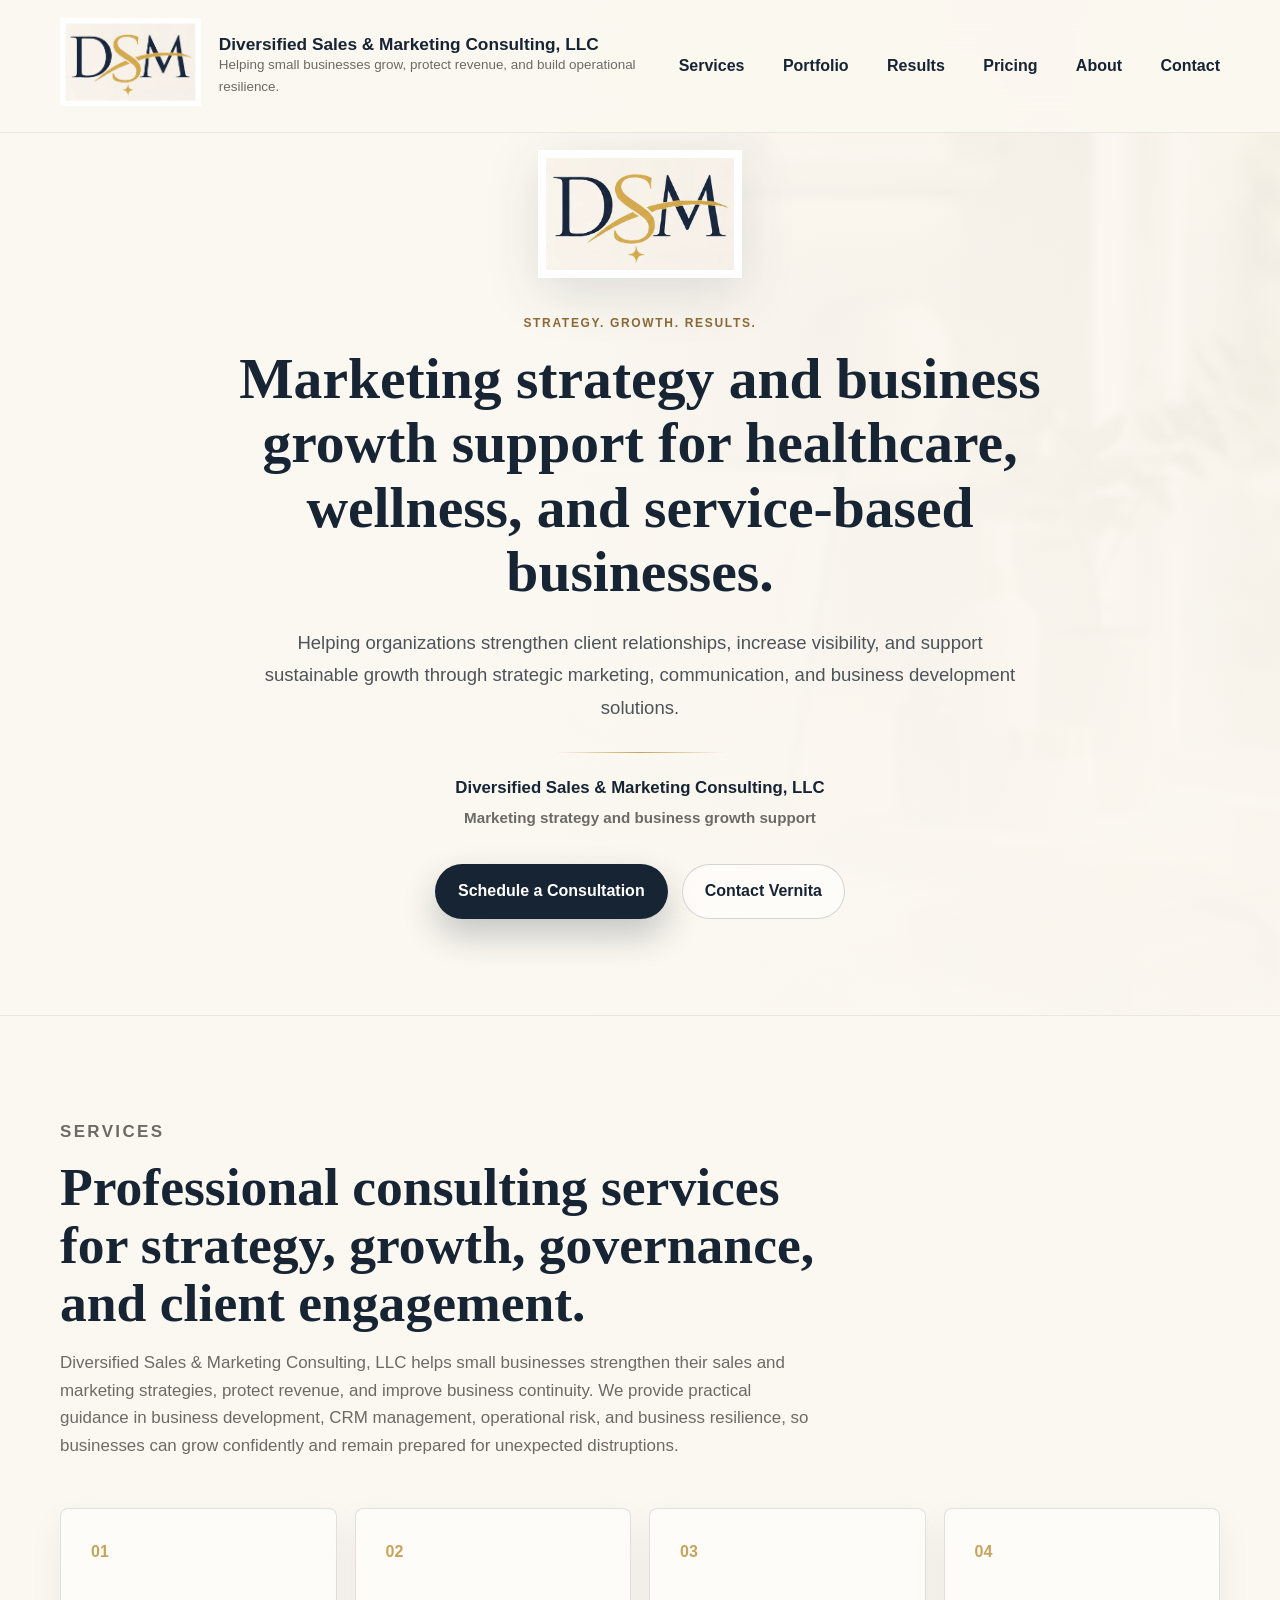
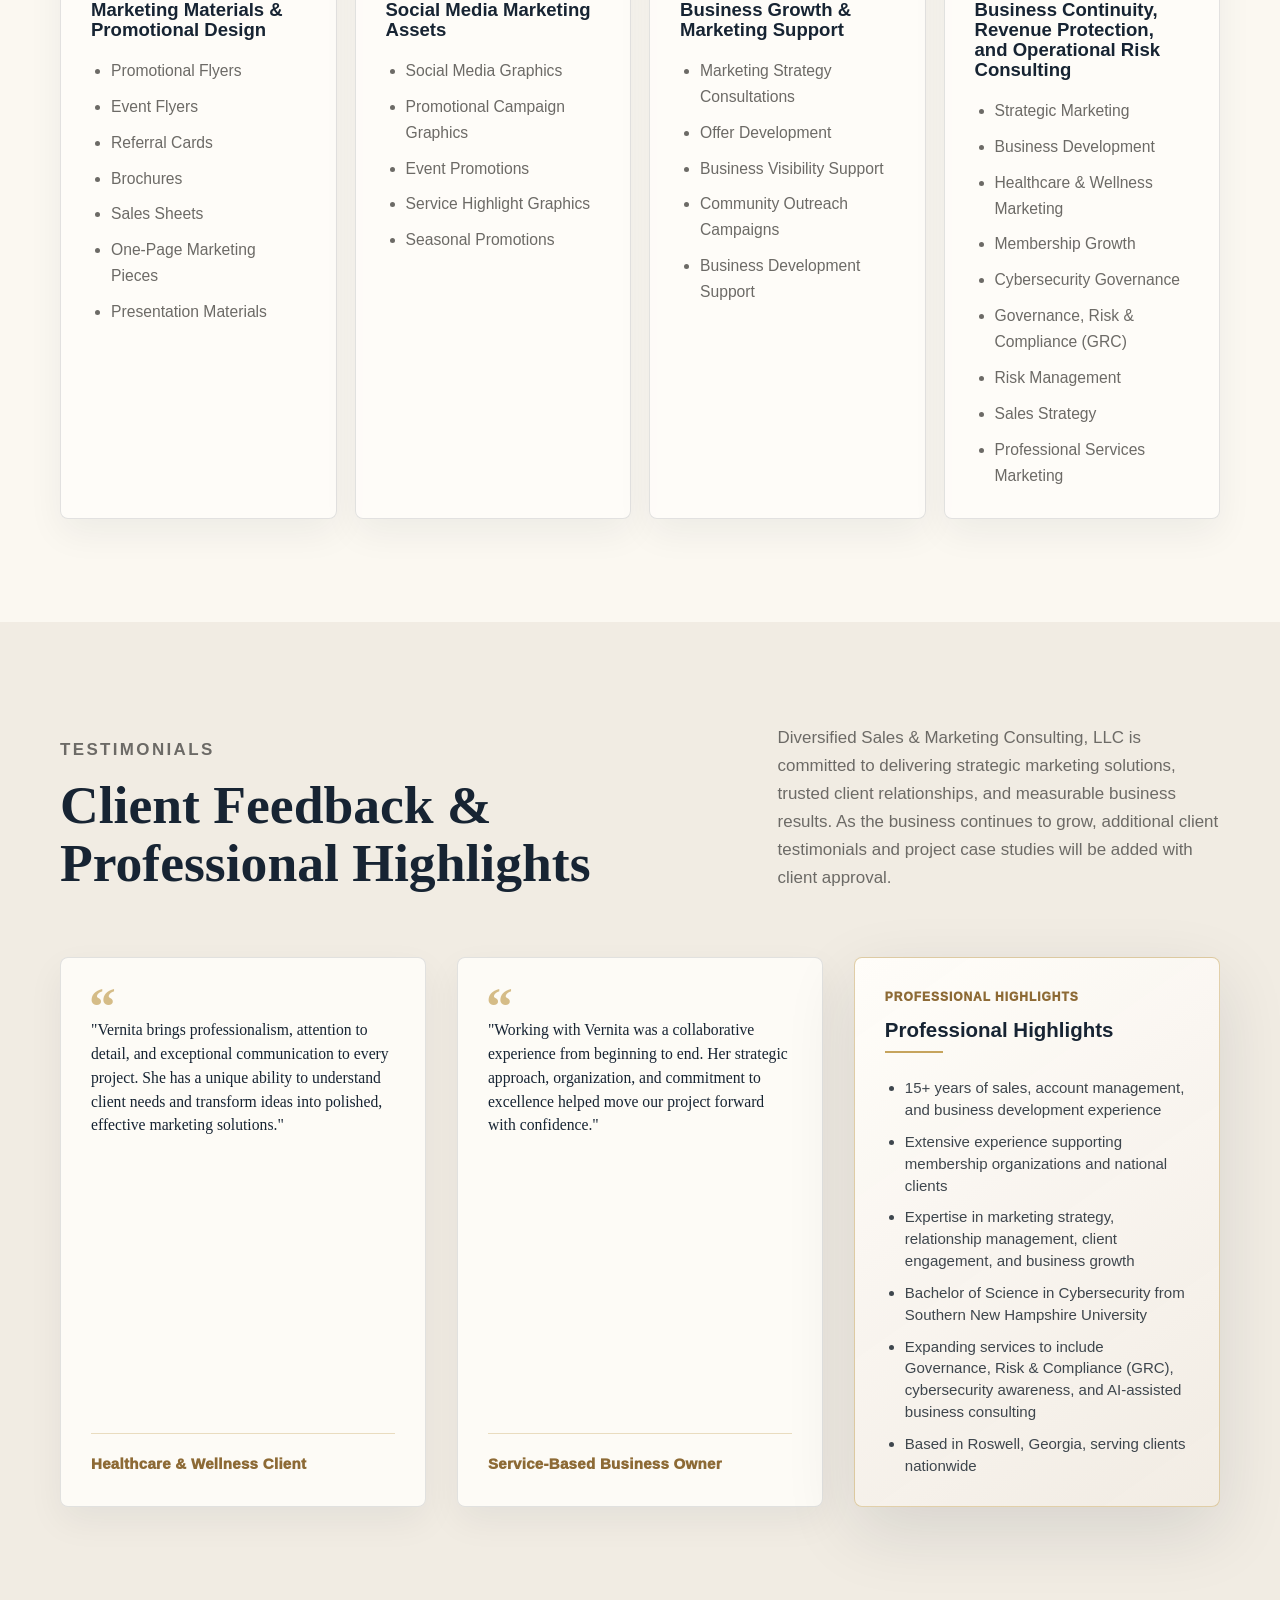
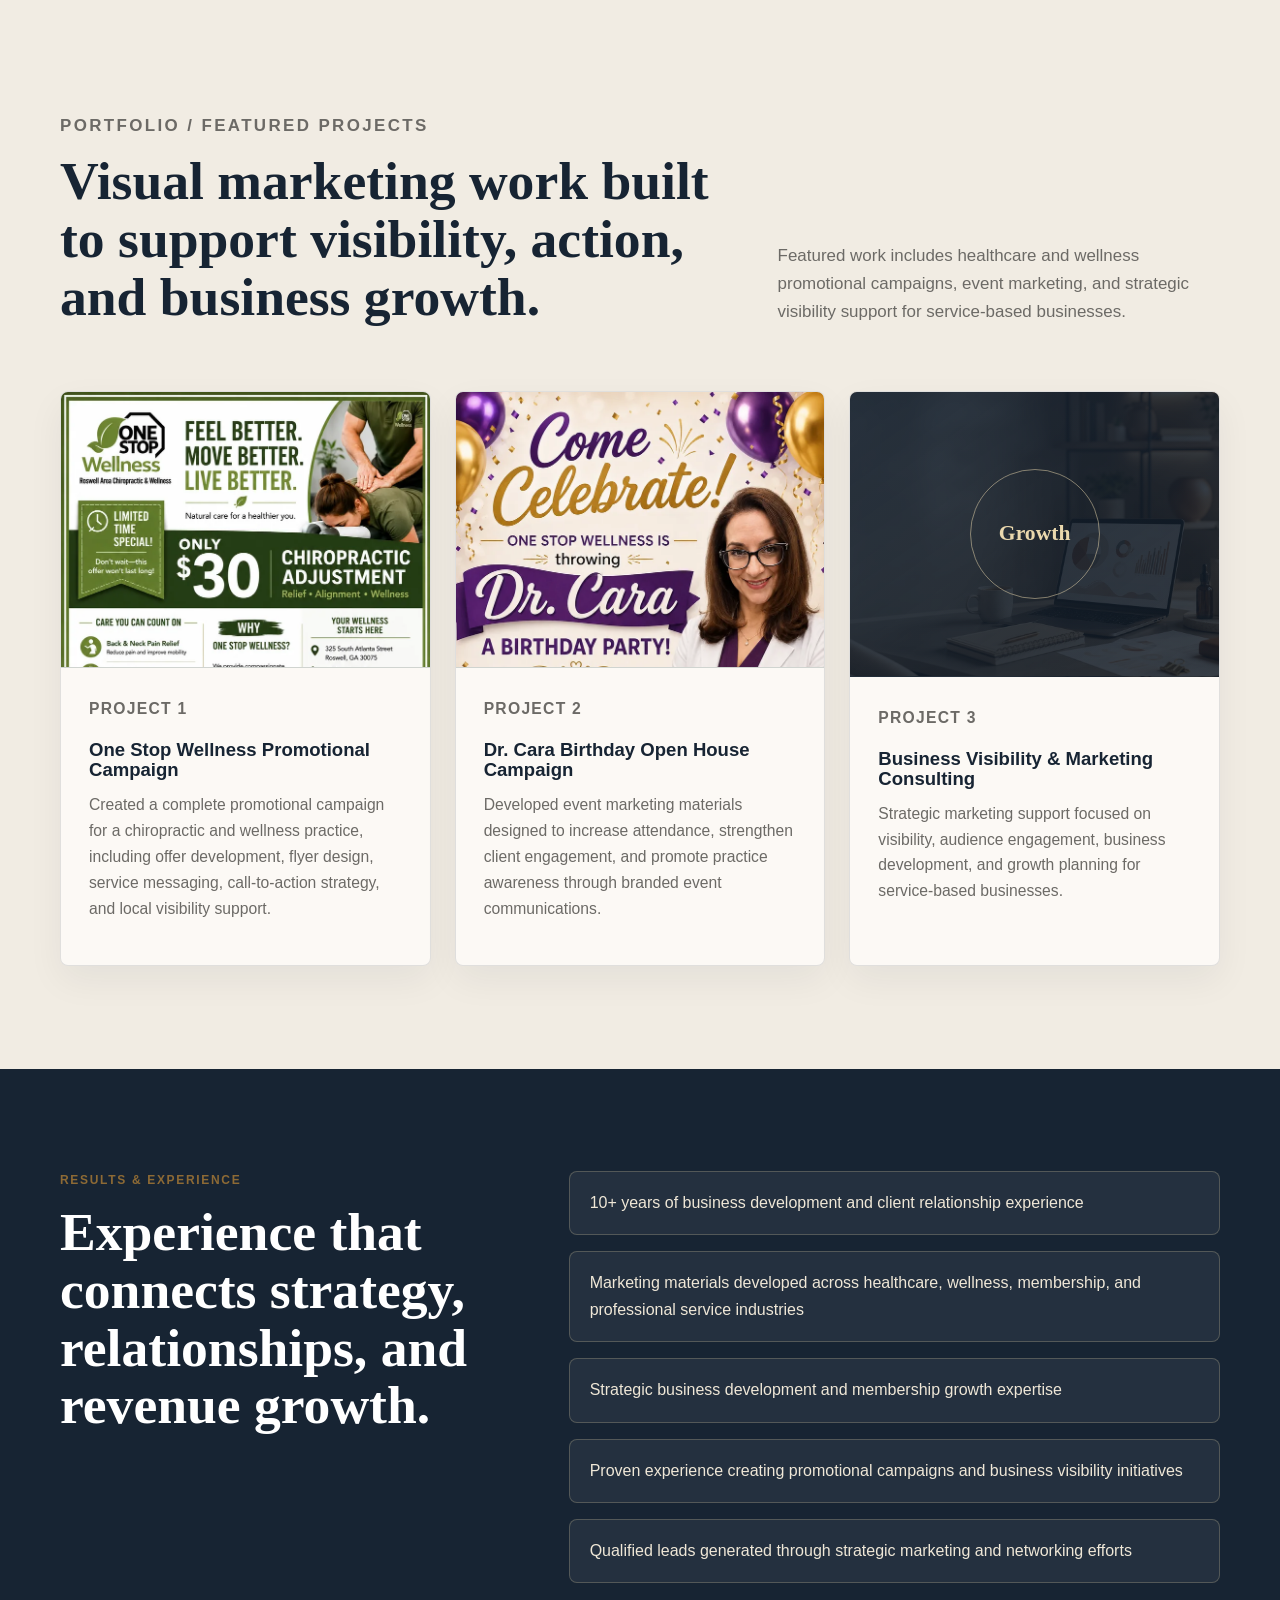
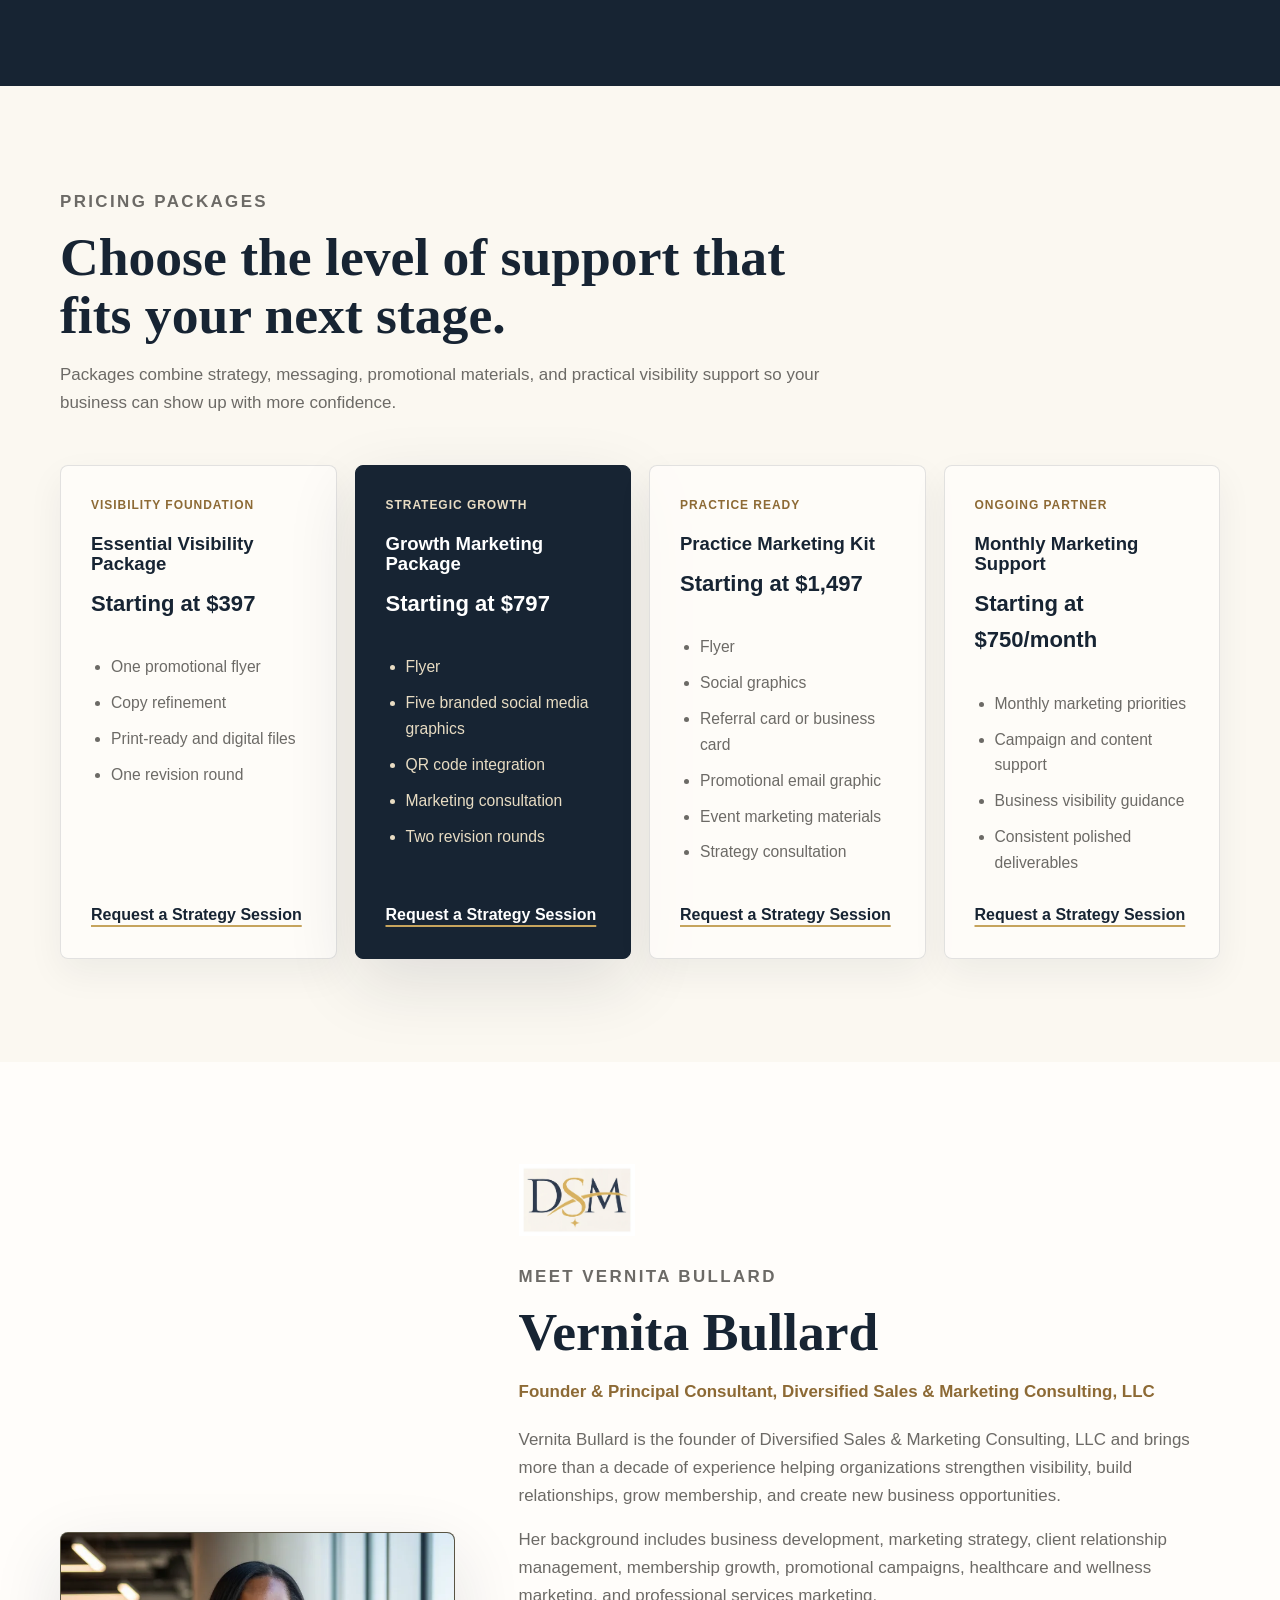
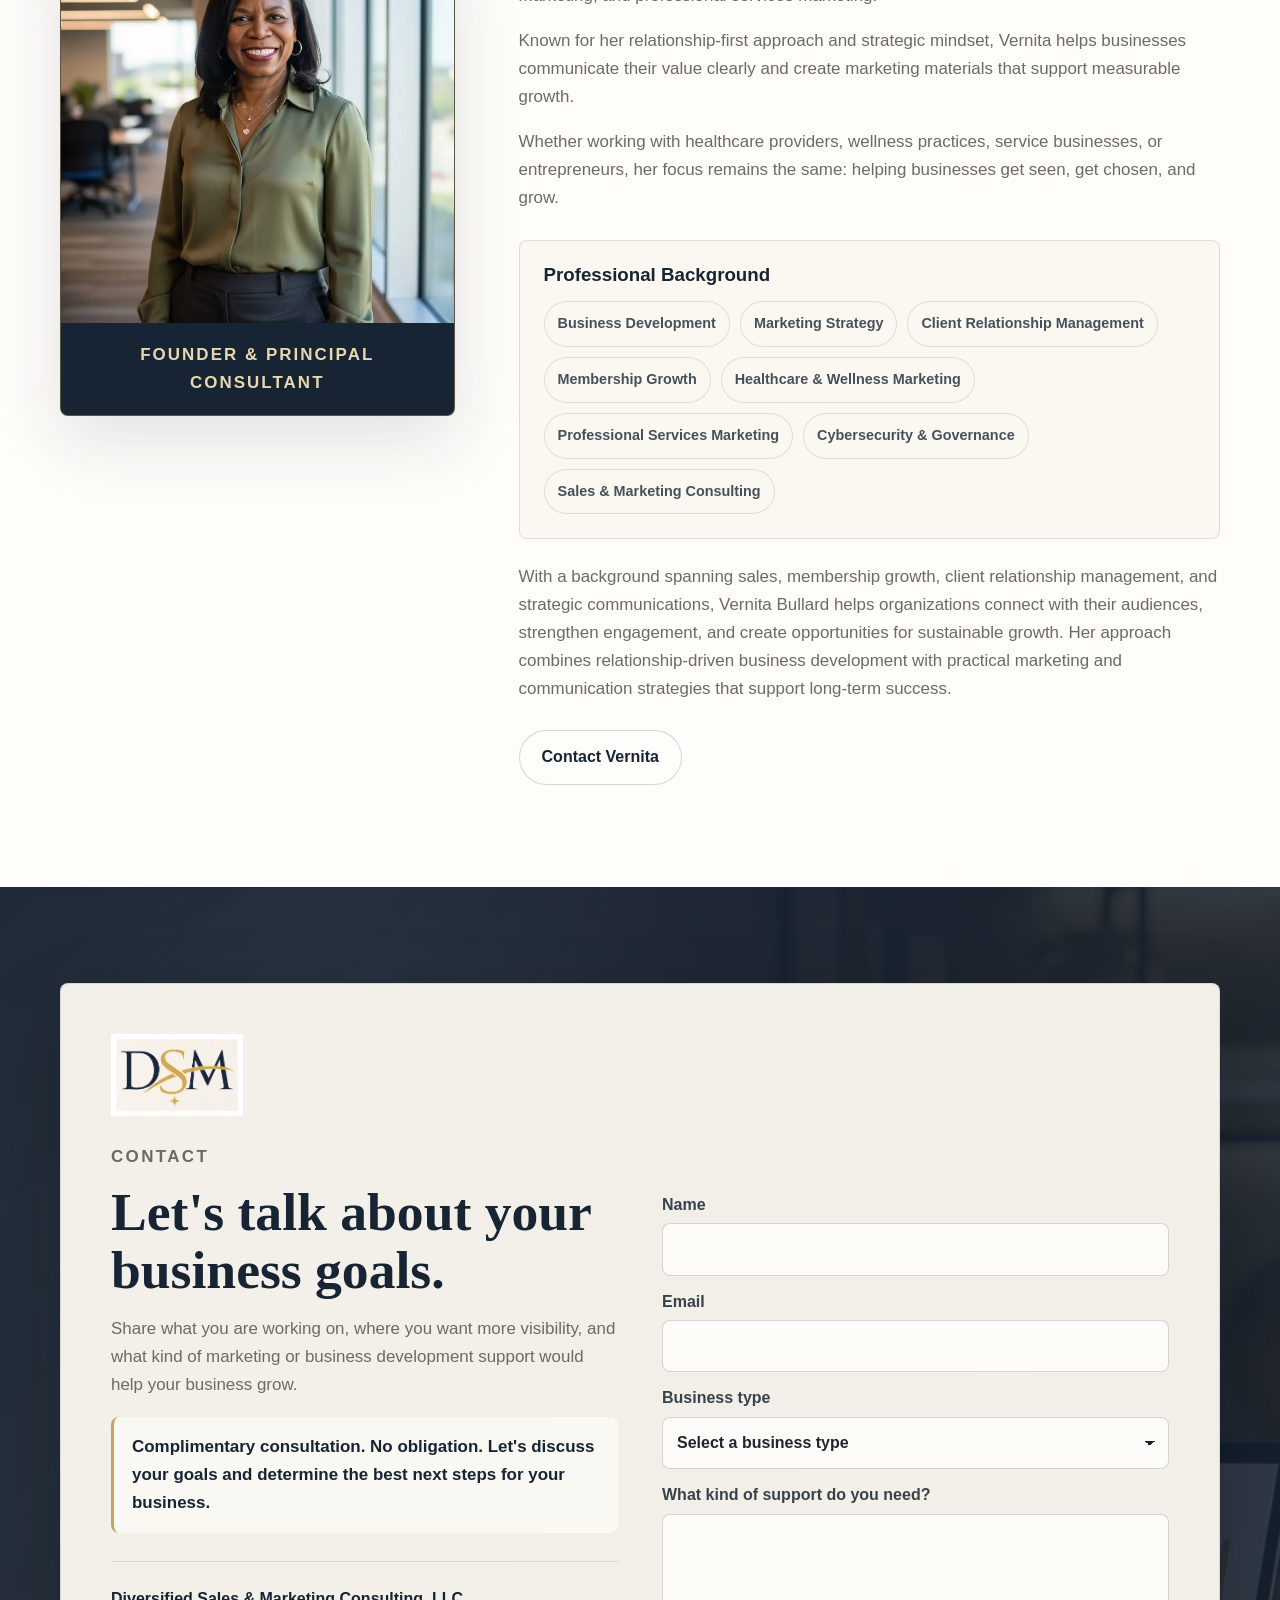
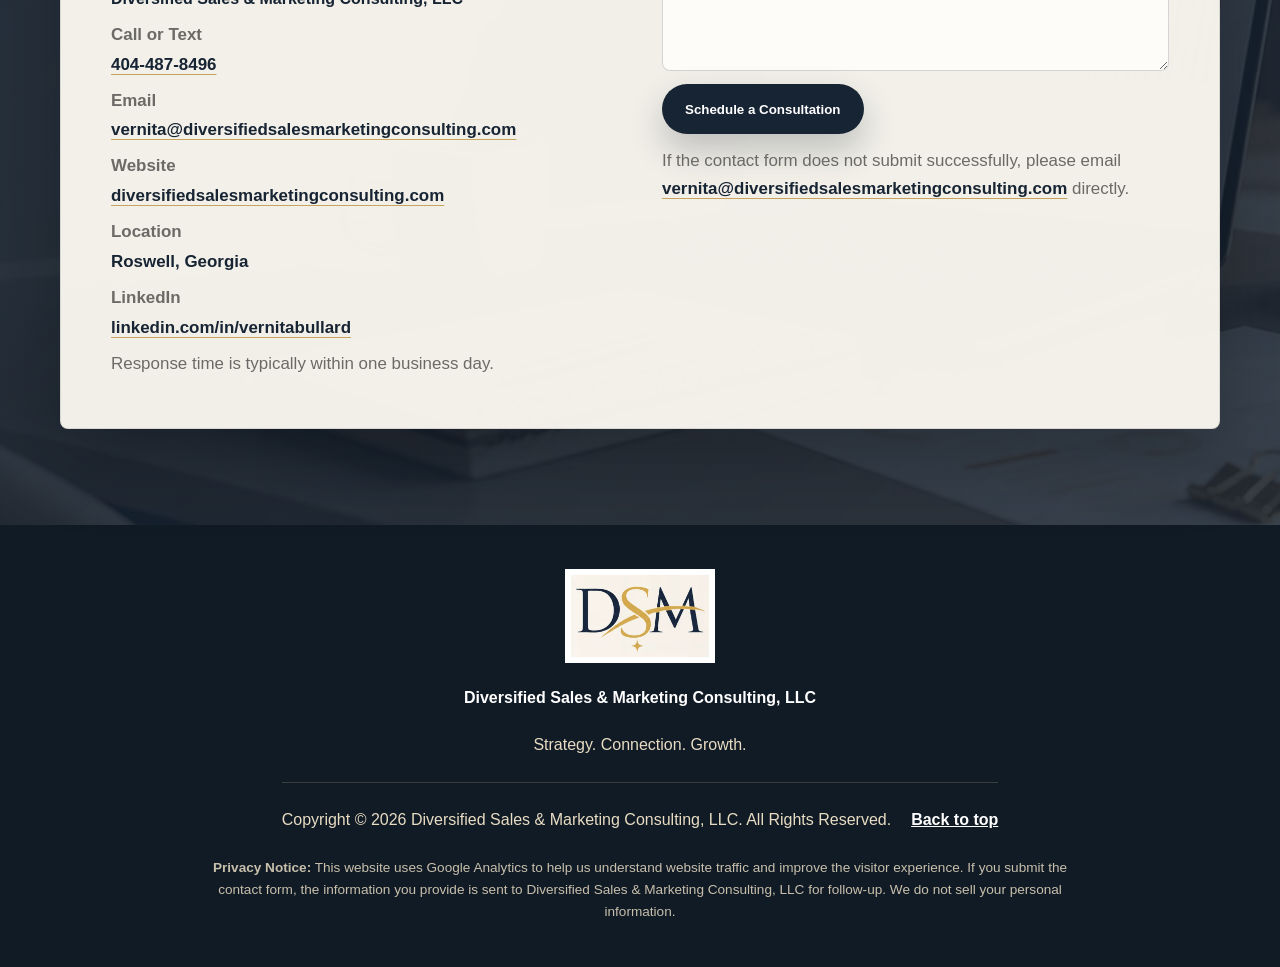
==== commit cd906b23: "Update index.html Update professional consulting description." ====
--- a/index.html
+++ b/index.html
@@ -114,9 +114,9 @@
             <p class="eyebrow">Services</p>
             <h2 id="services-title">Professional consulting services for strategy, growth, governance, and client engagement.</h2>
             <p>
-              Diversified Sales &amp; Marketing Consulting, LLC helps businesses clarify their
-              offers, strengthen visibility, and create polished materials that support real
-              client engagement.
+              Diversified Sales &amp; Marketing Consulting, LLC helps small businesses strengthen their sales and marketing strategies, protect
+                revenue, and improve business continuity. We provide practical guidance in business development, CRM management, operational risk, and business resilience, 
+                so businesses can grow confidently and remain prepared for unexpected distruptions.
             </p>
           </div>
 
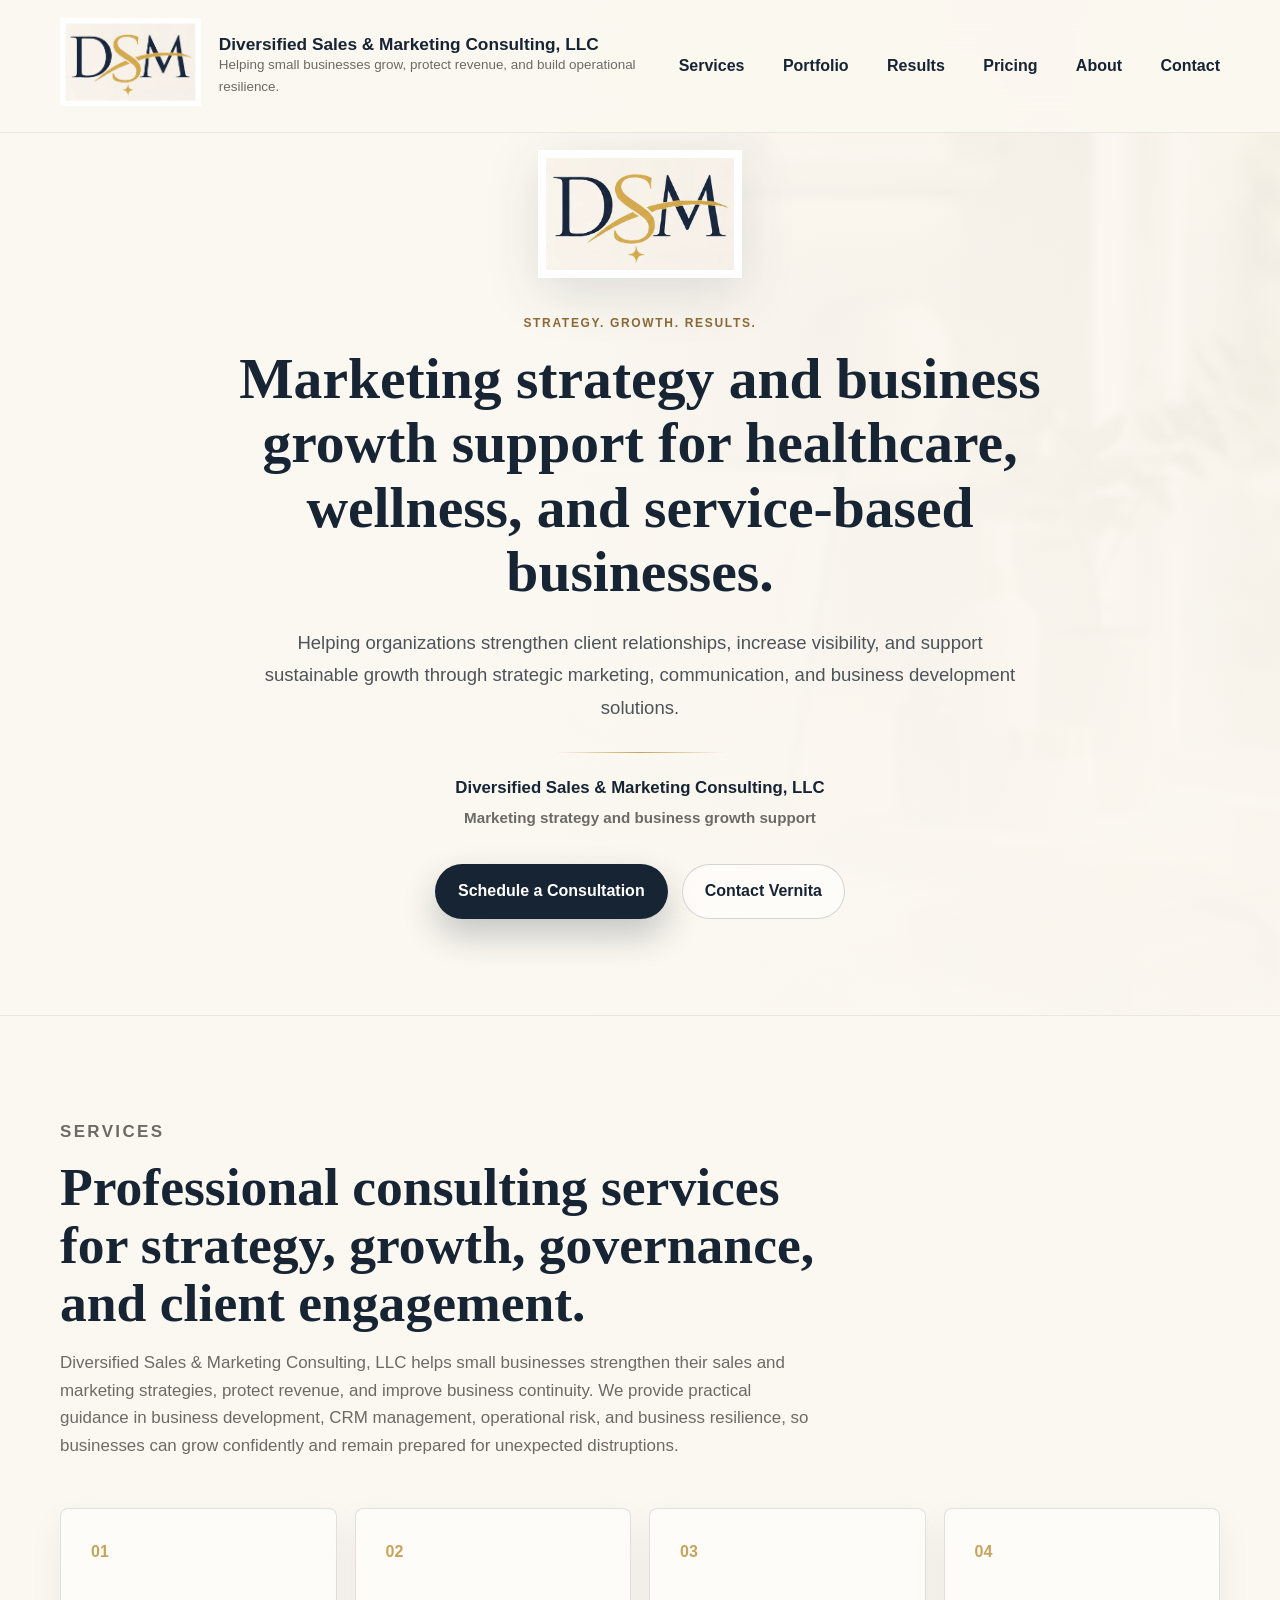
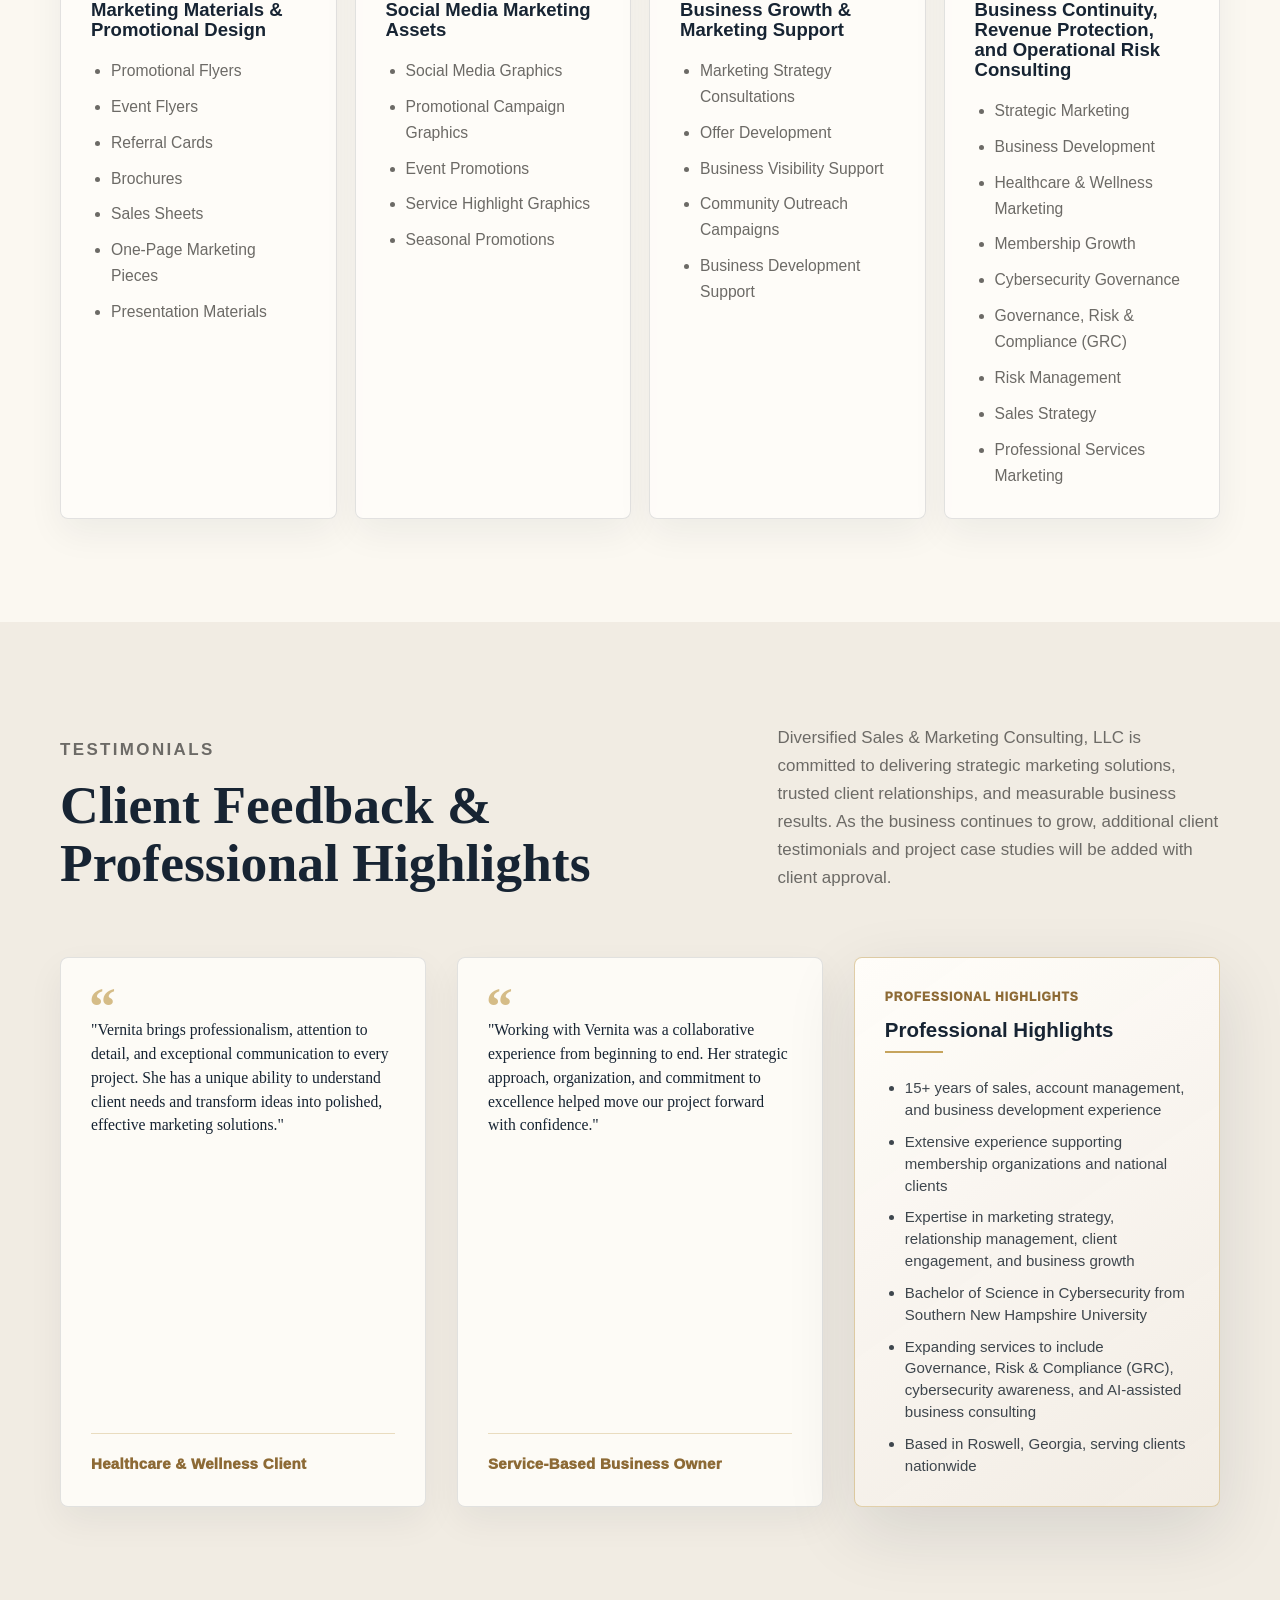
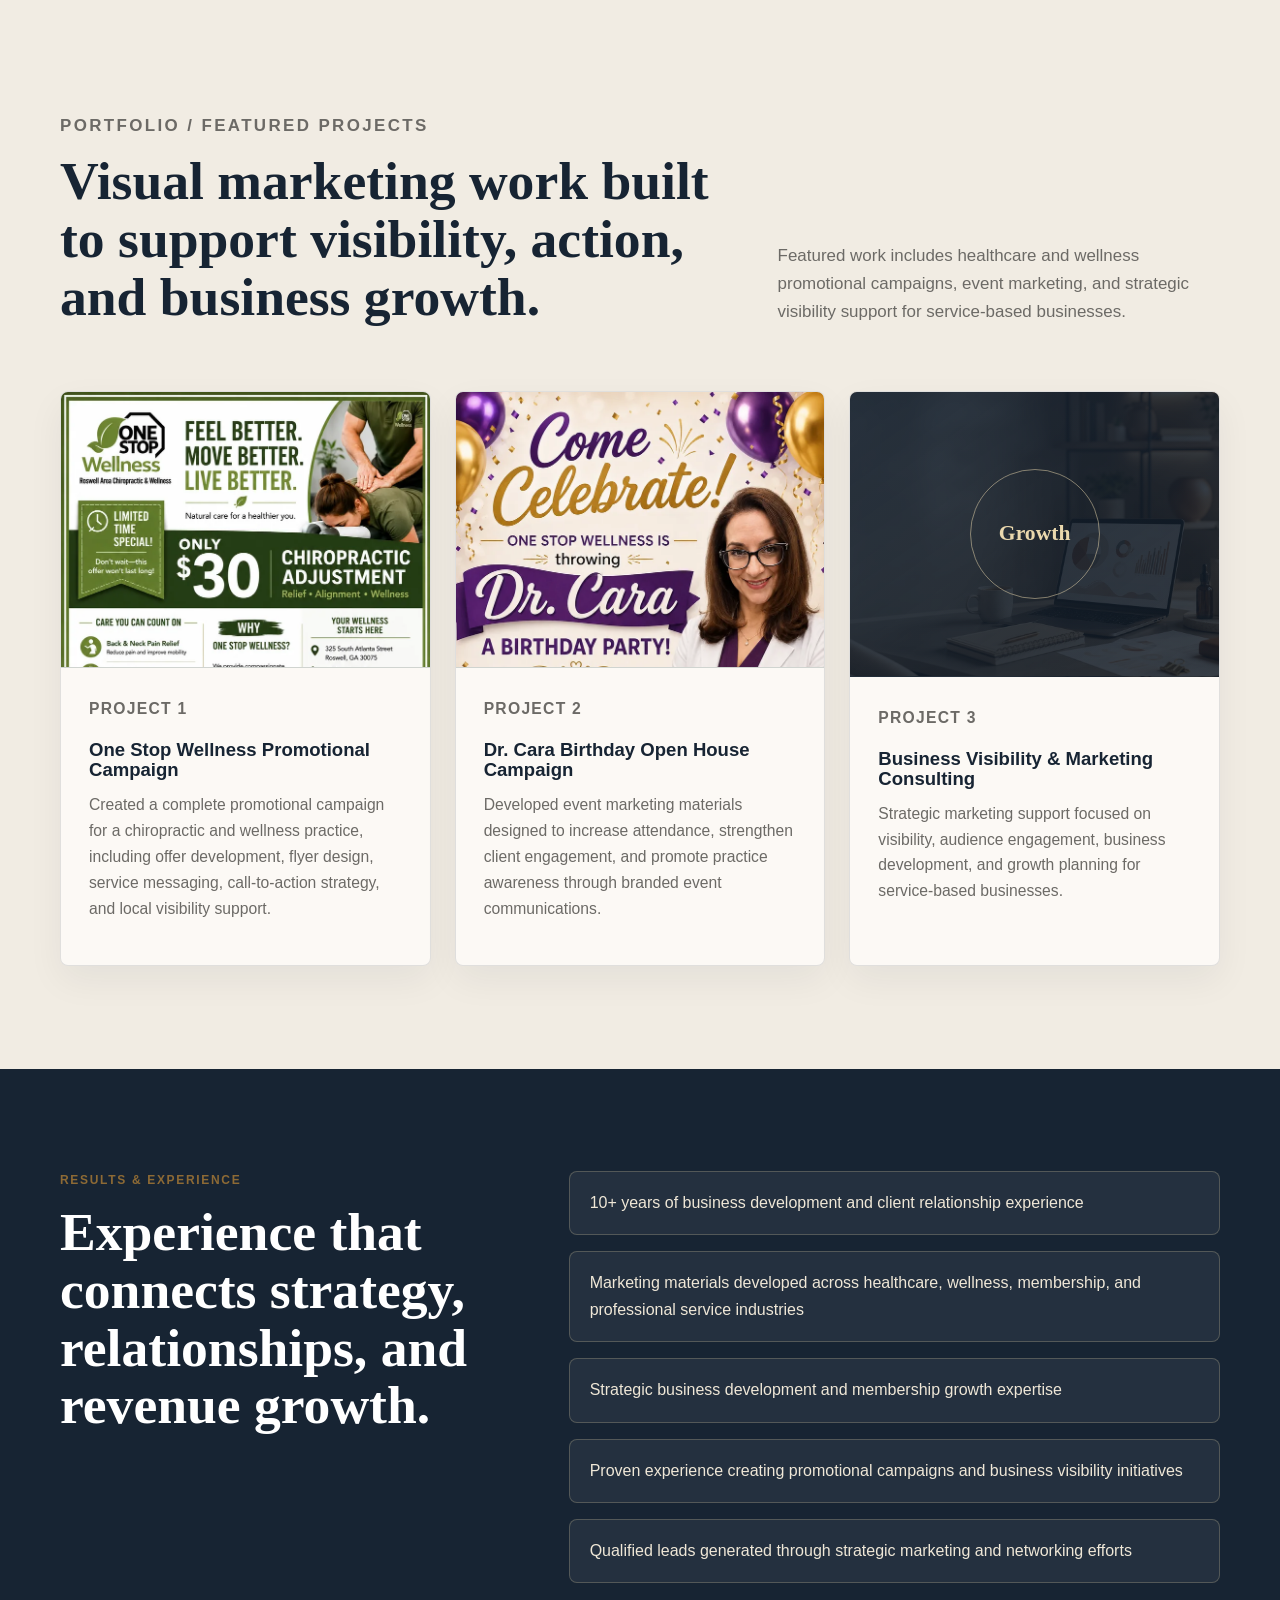
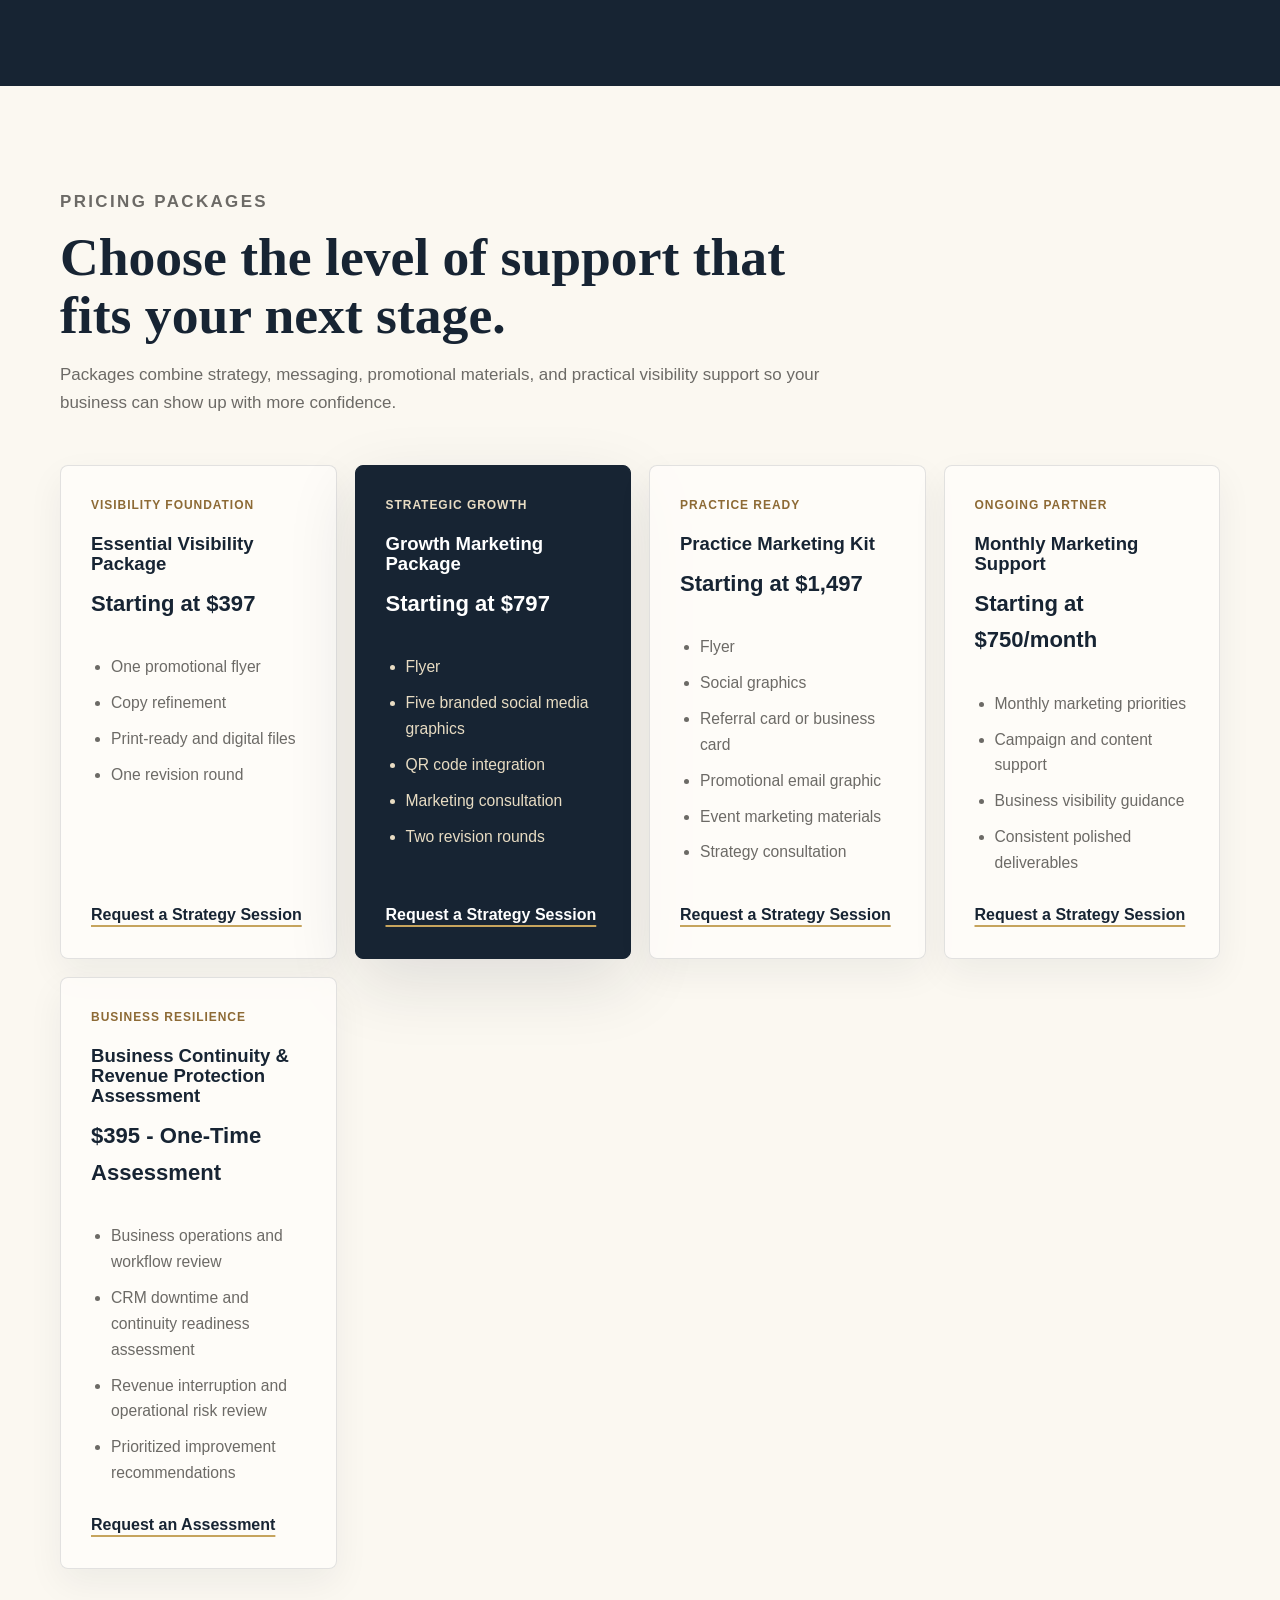
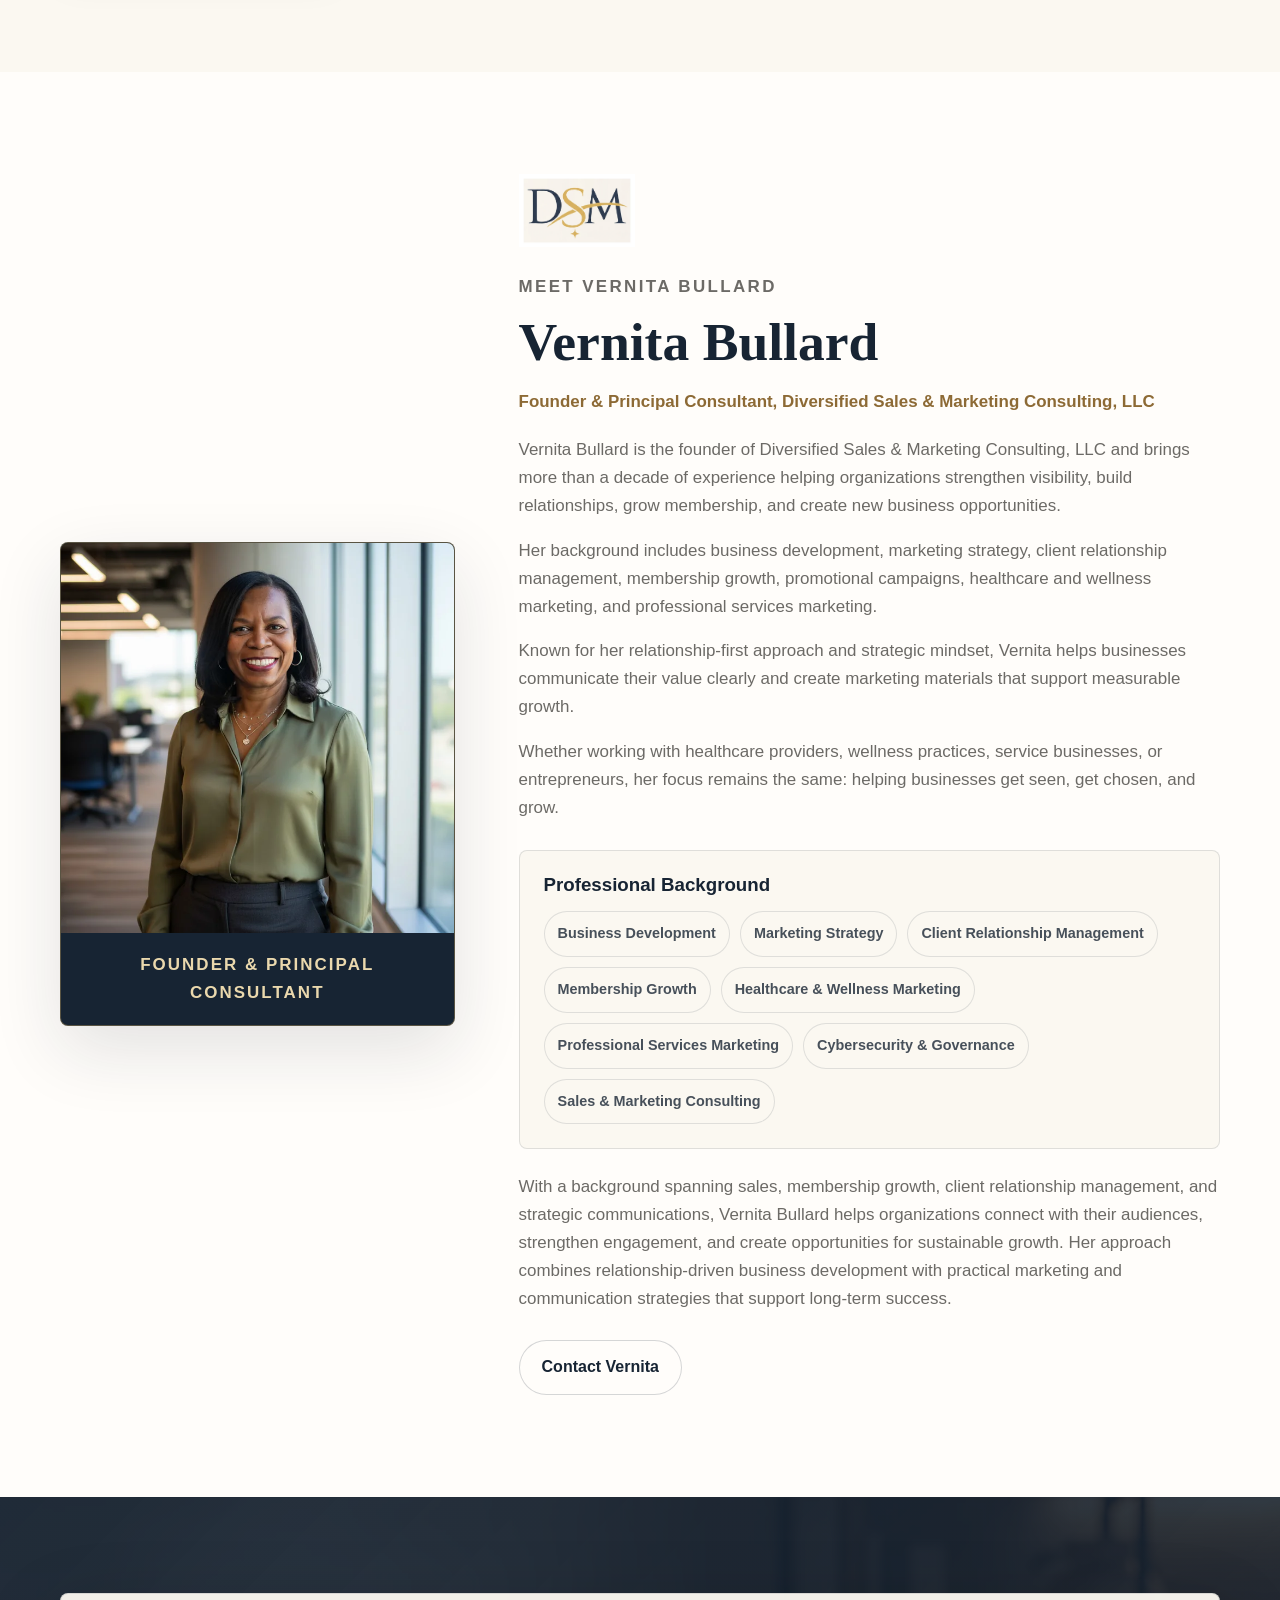
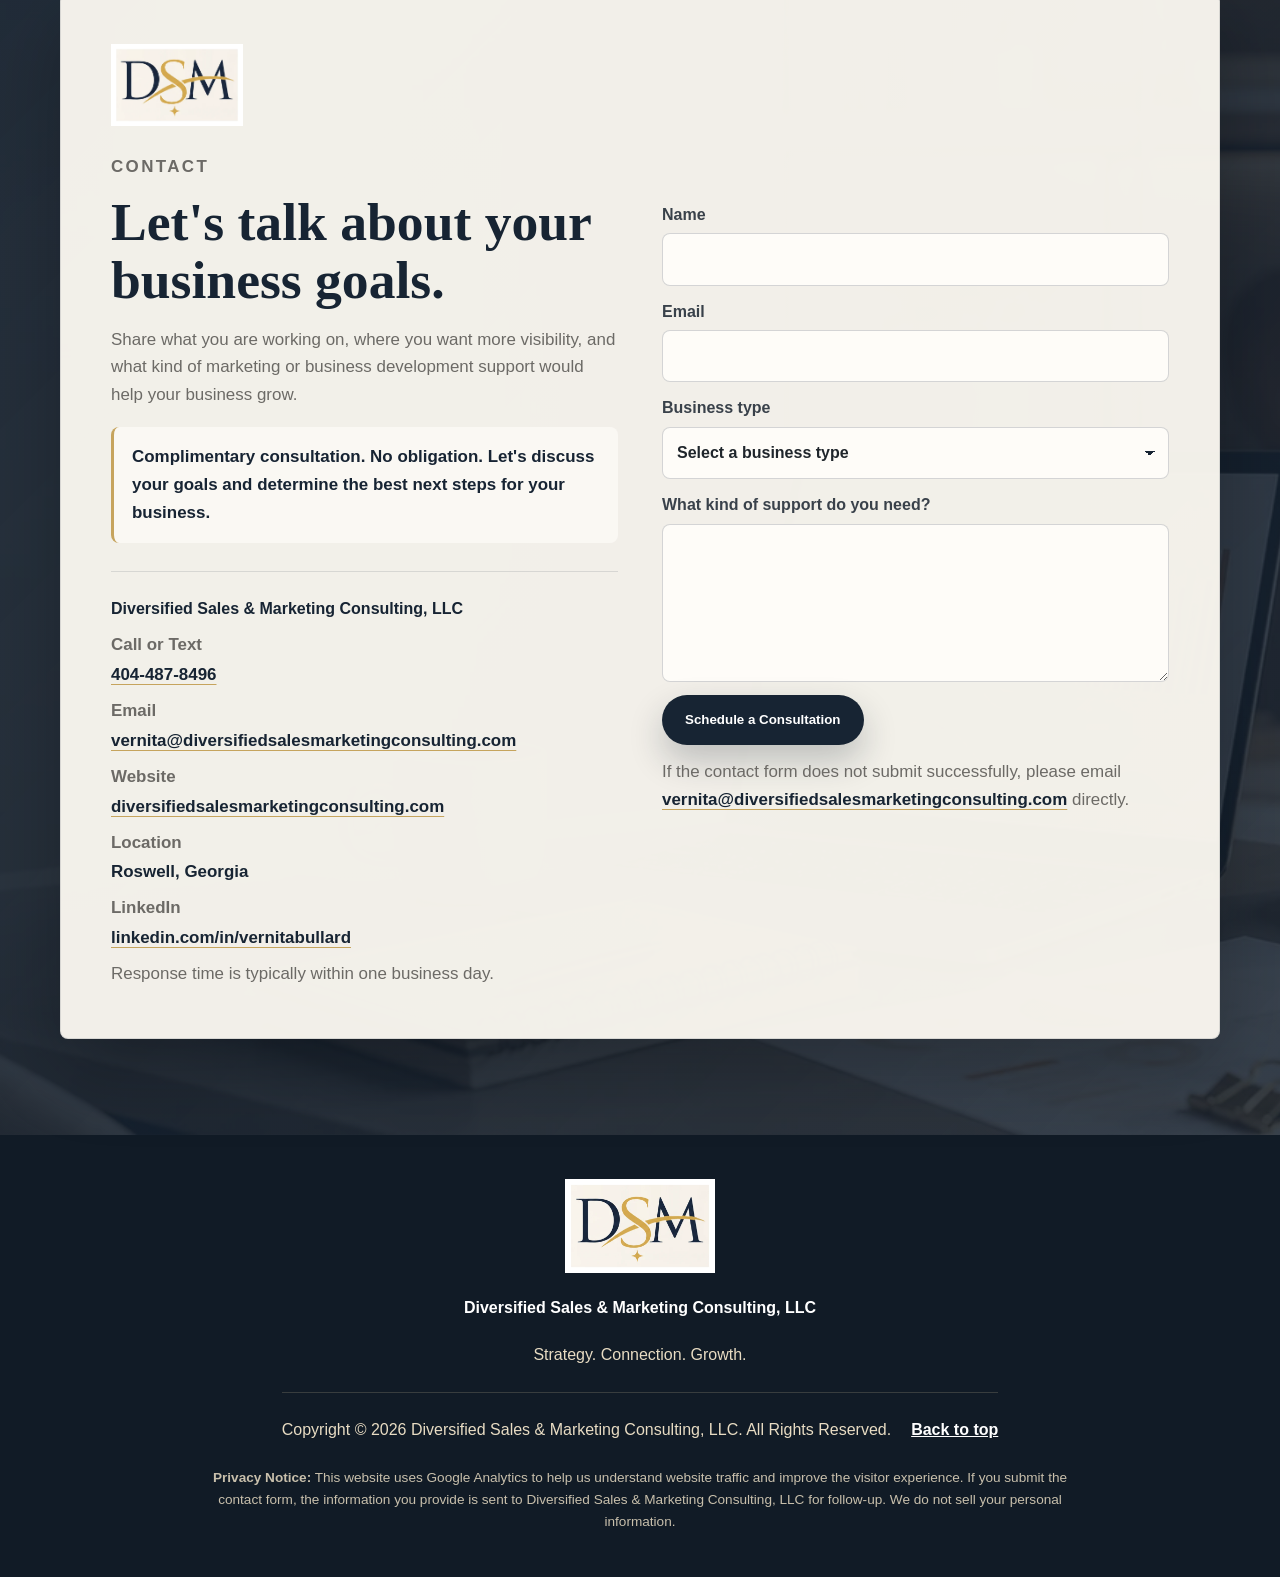
==== commit c4b95721: "Update index.html Add 395-dollard assessment." ====
--- a/index.html
+++ b/index.html
@@ -348,6 +348,18 @@
               </ul>
               <a href="#contact">Request a Strategy Session</a>
             </article>
+              <article class="package-card reveal">
+  <p class="package-label">Business Resilience</p>
+  <h3>Business Continuity &amp; Revenue Protection Assessment</h3>
+  <p class="price">$395 - One-Time Assessment</p>
+  <ul>
+    <li>Business operations and workflow review</li>
+    <li>CRM downtime and continuity readiness assessment</li>
+    <li>Revenue interruption and operational risk review</li>
+    <li>Prioritized improvement recommendations</li>
+  </ul>
+  <a href="#contact">Request an Assessment</a>
+</article>
           </div>
         </div>
       </section>
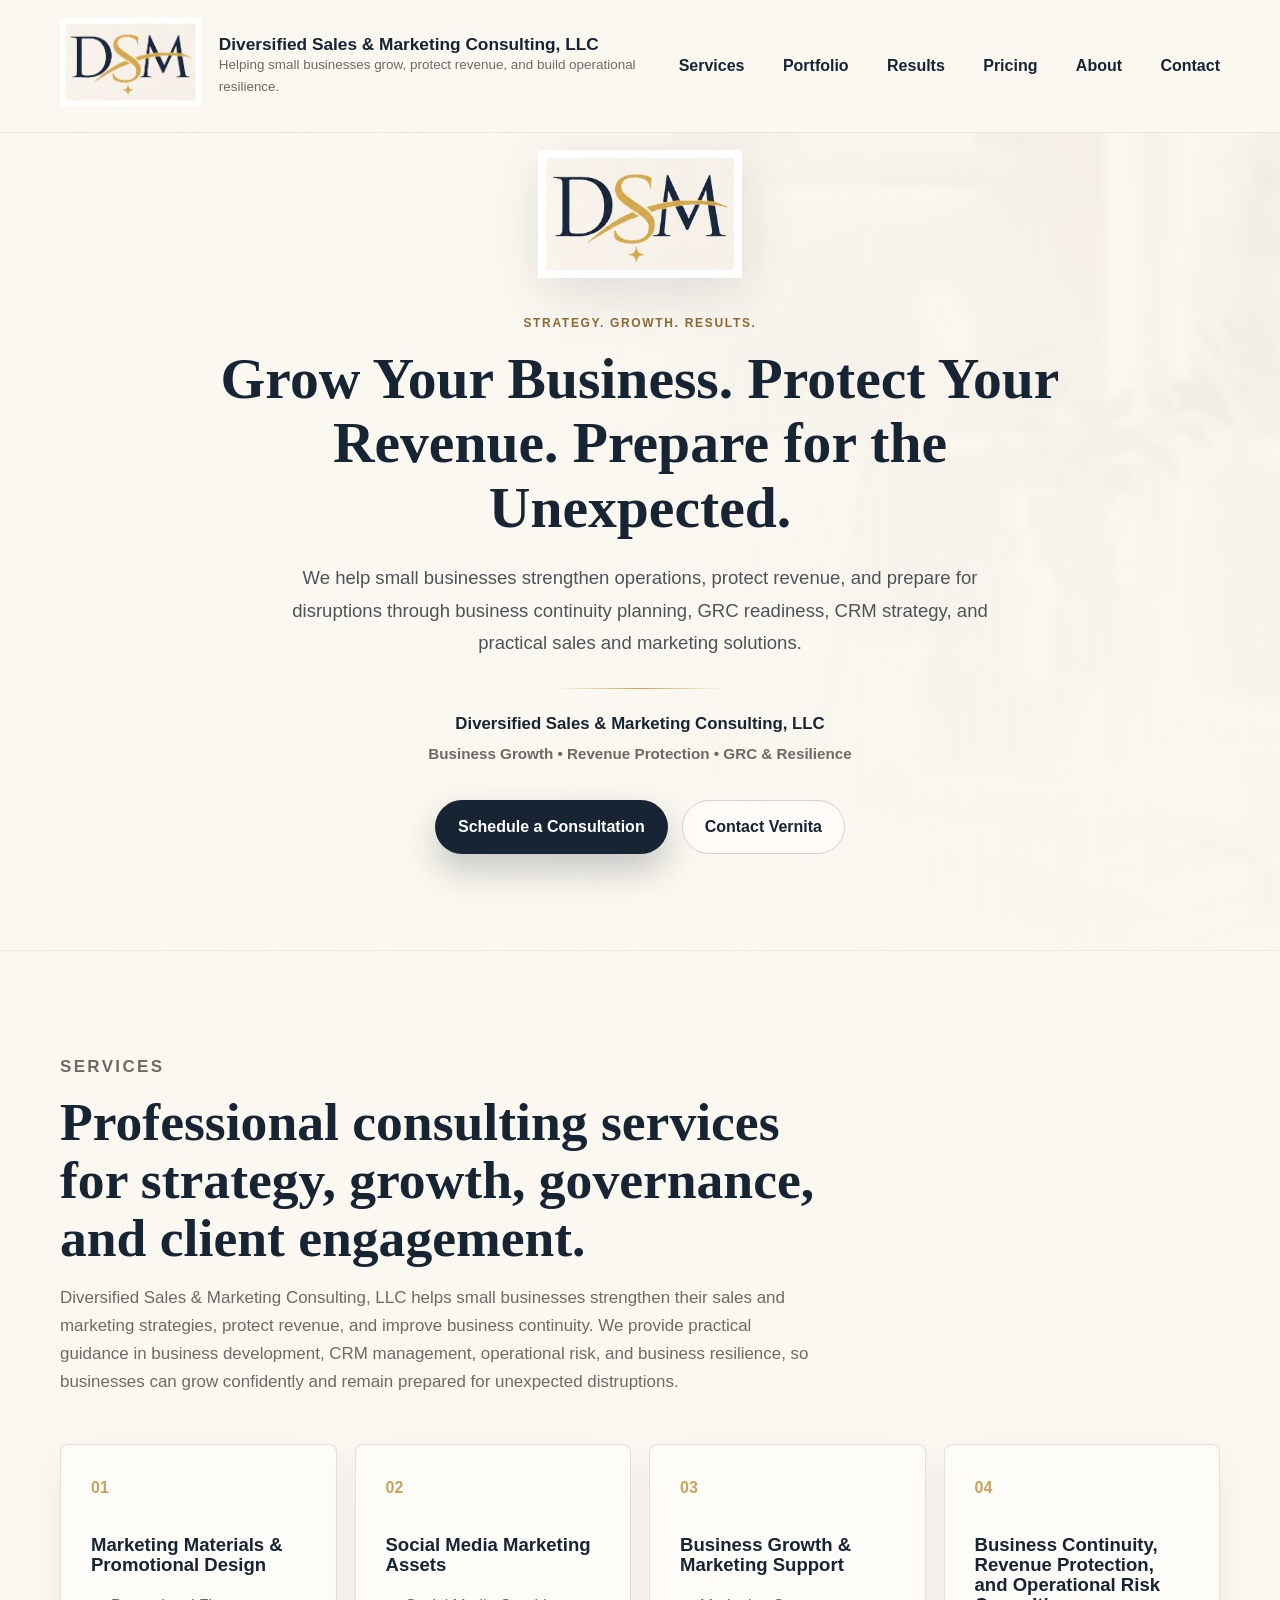
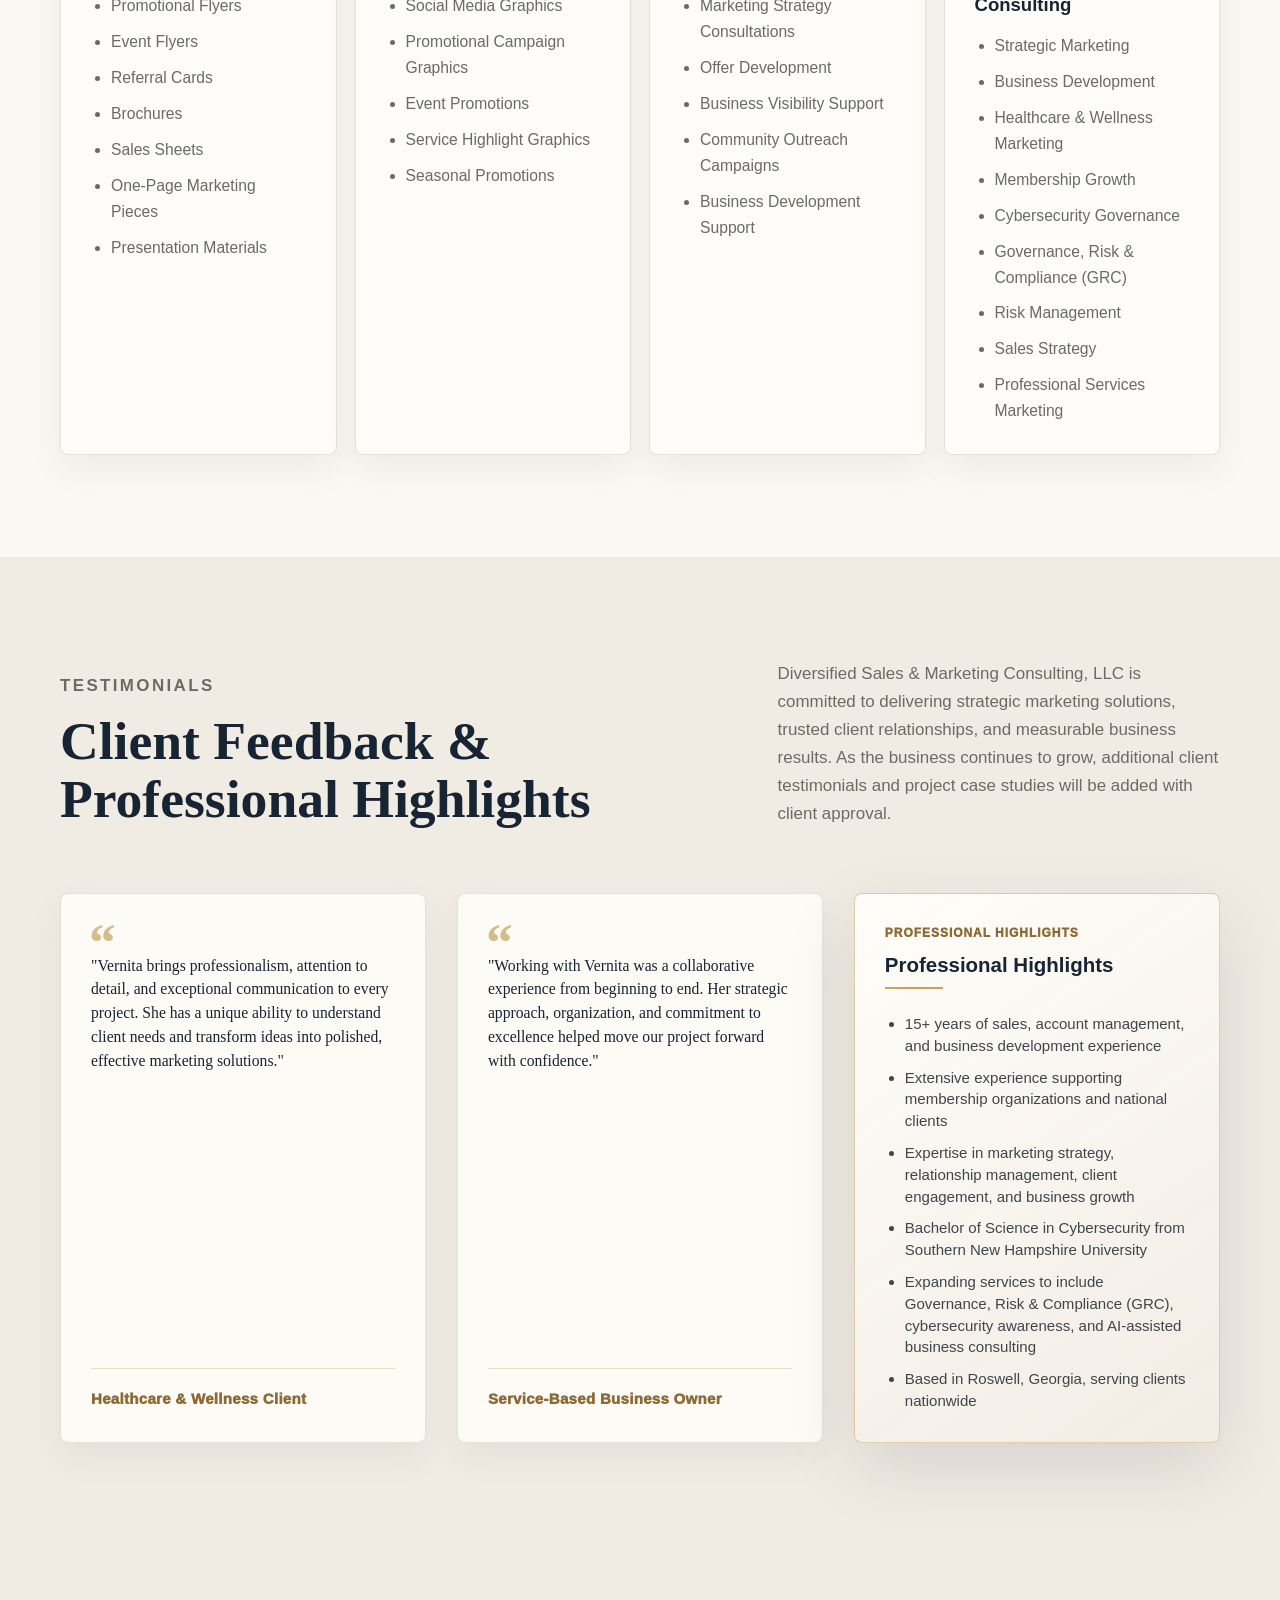
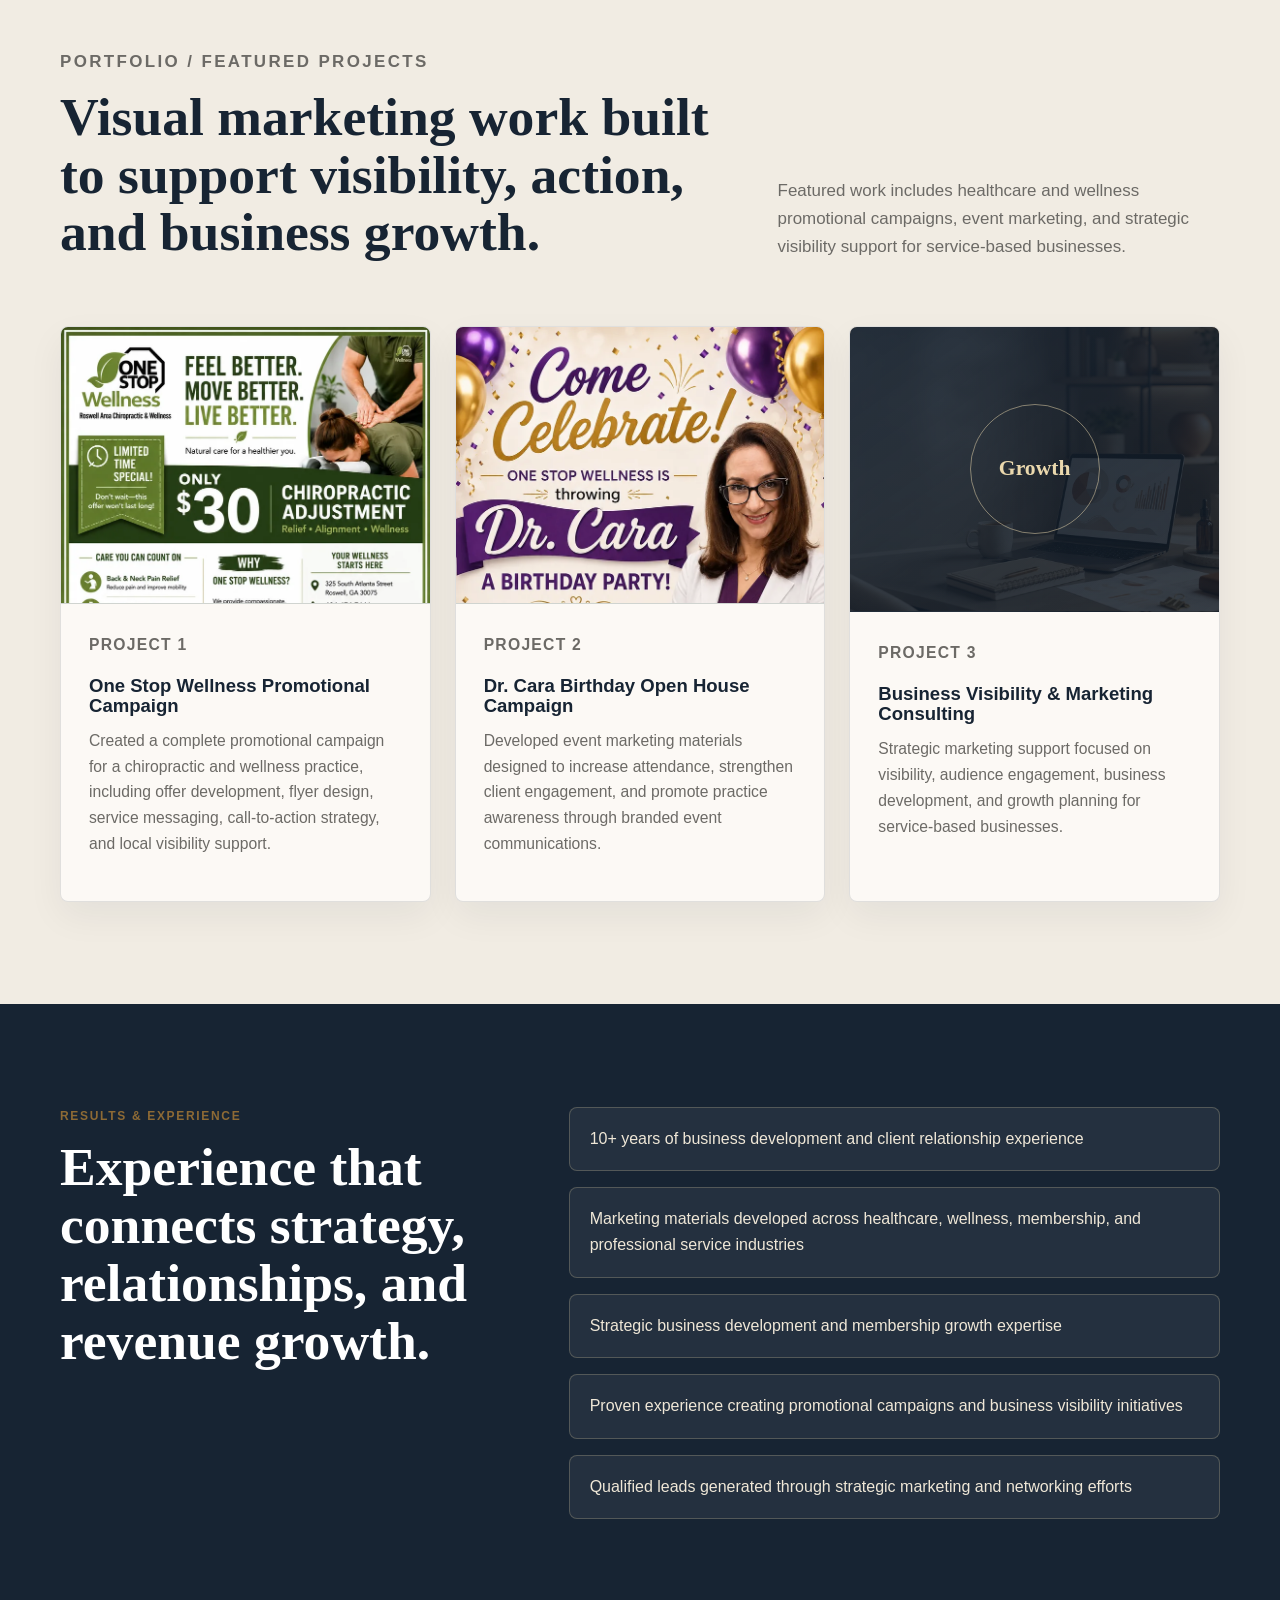
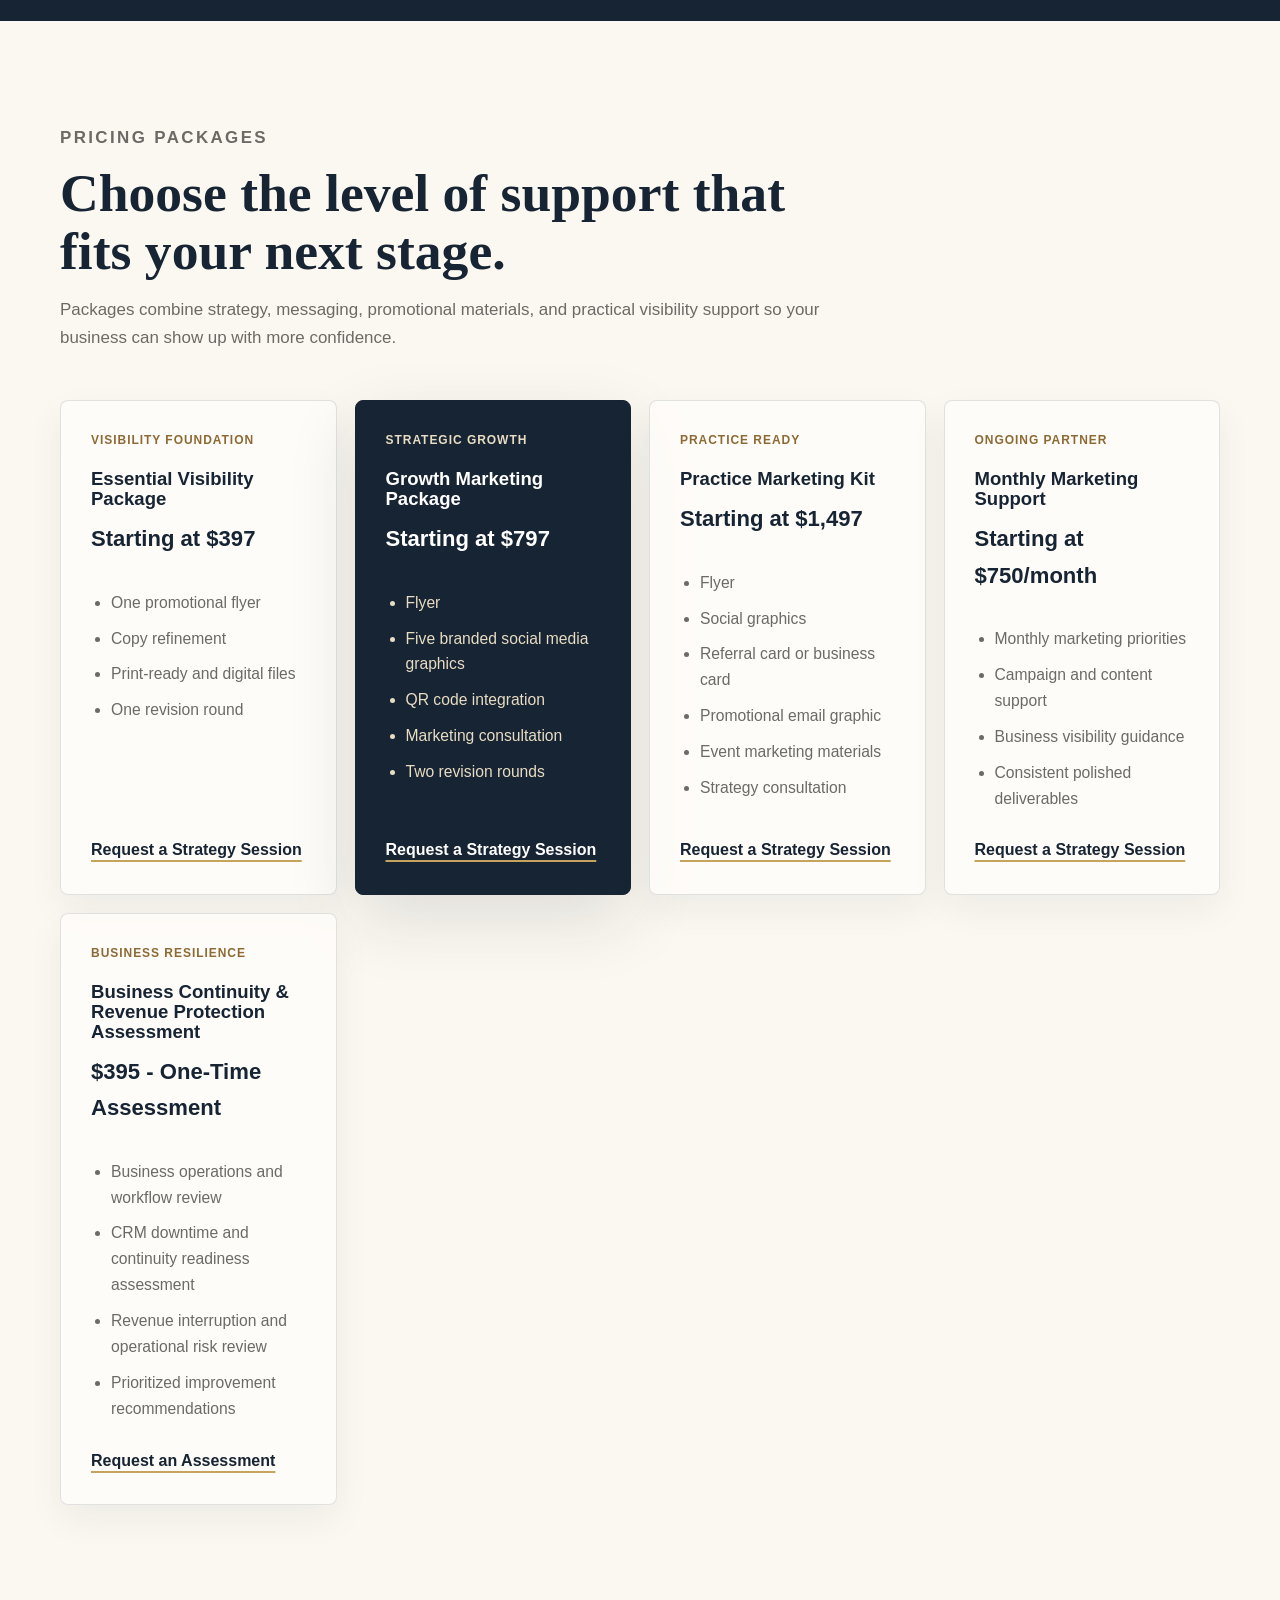
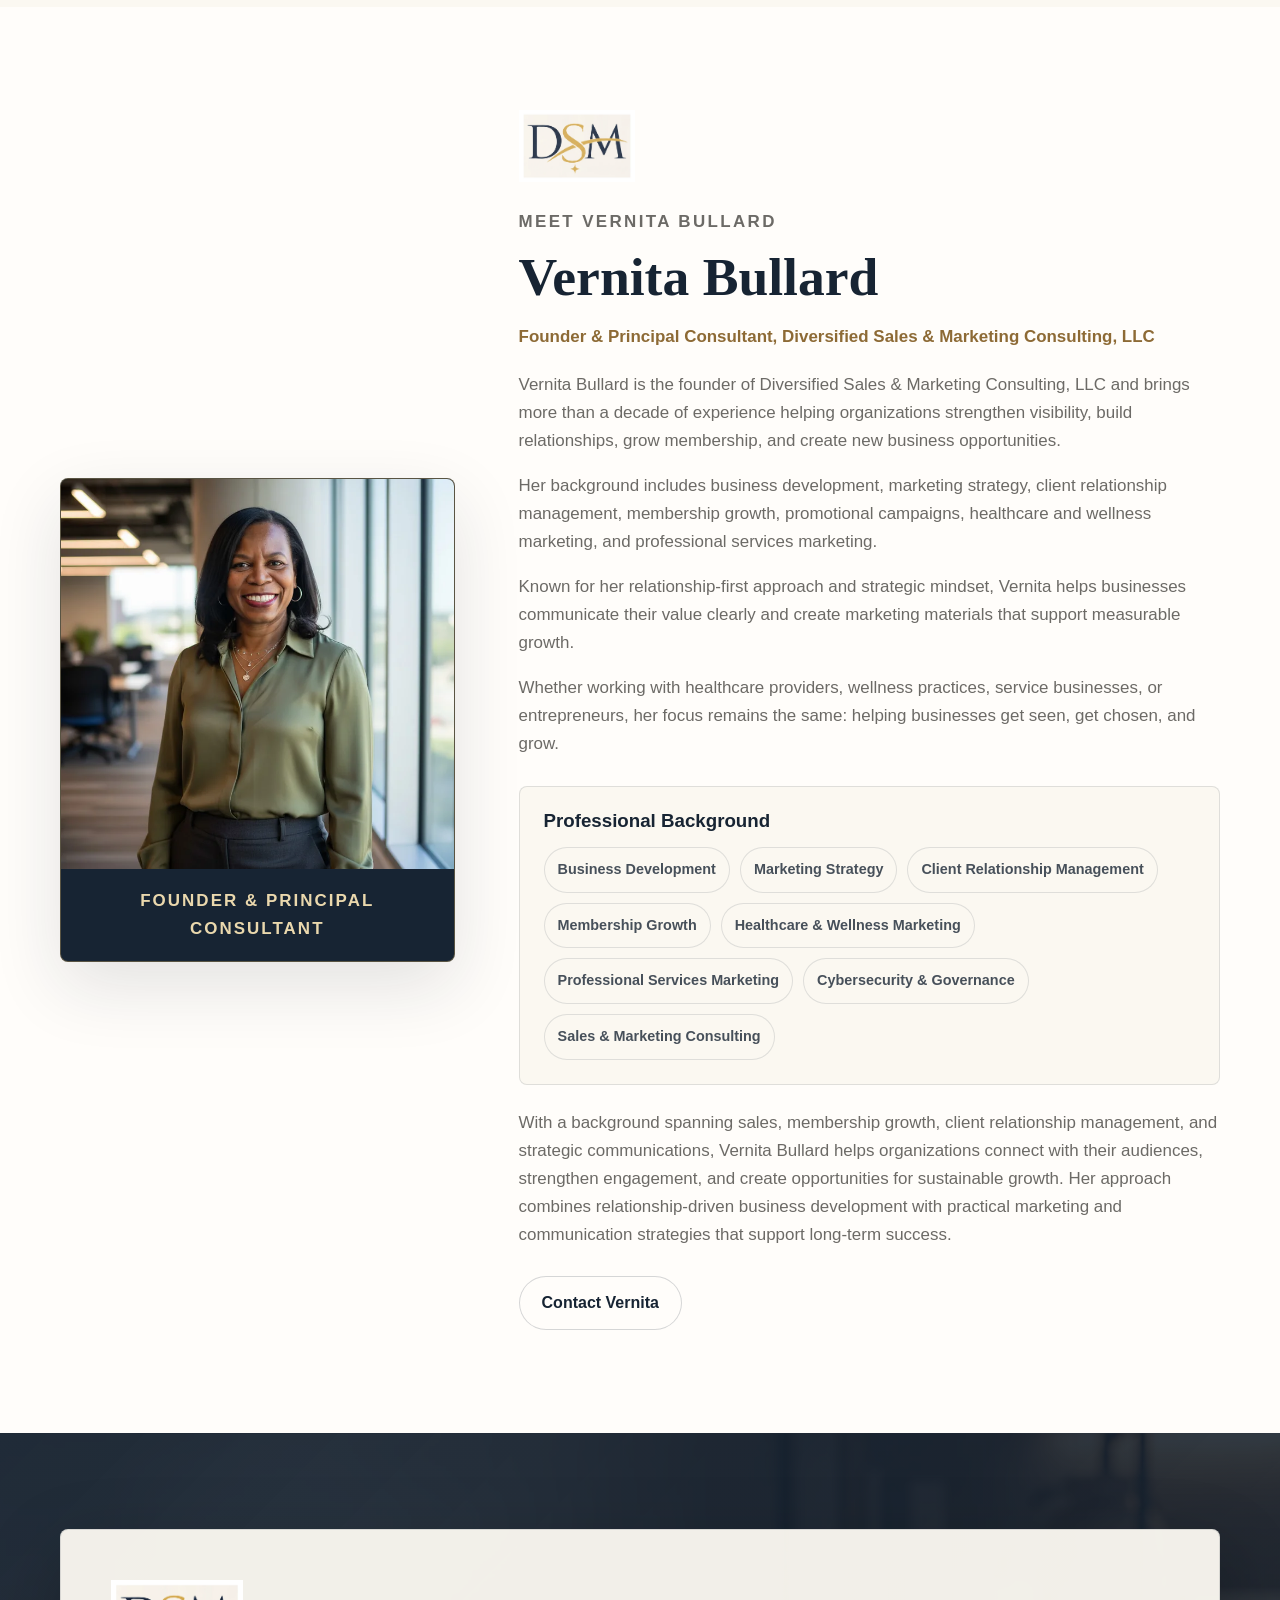
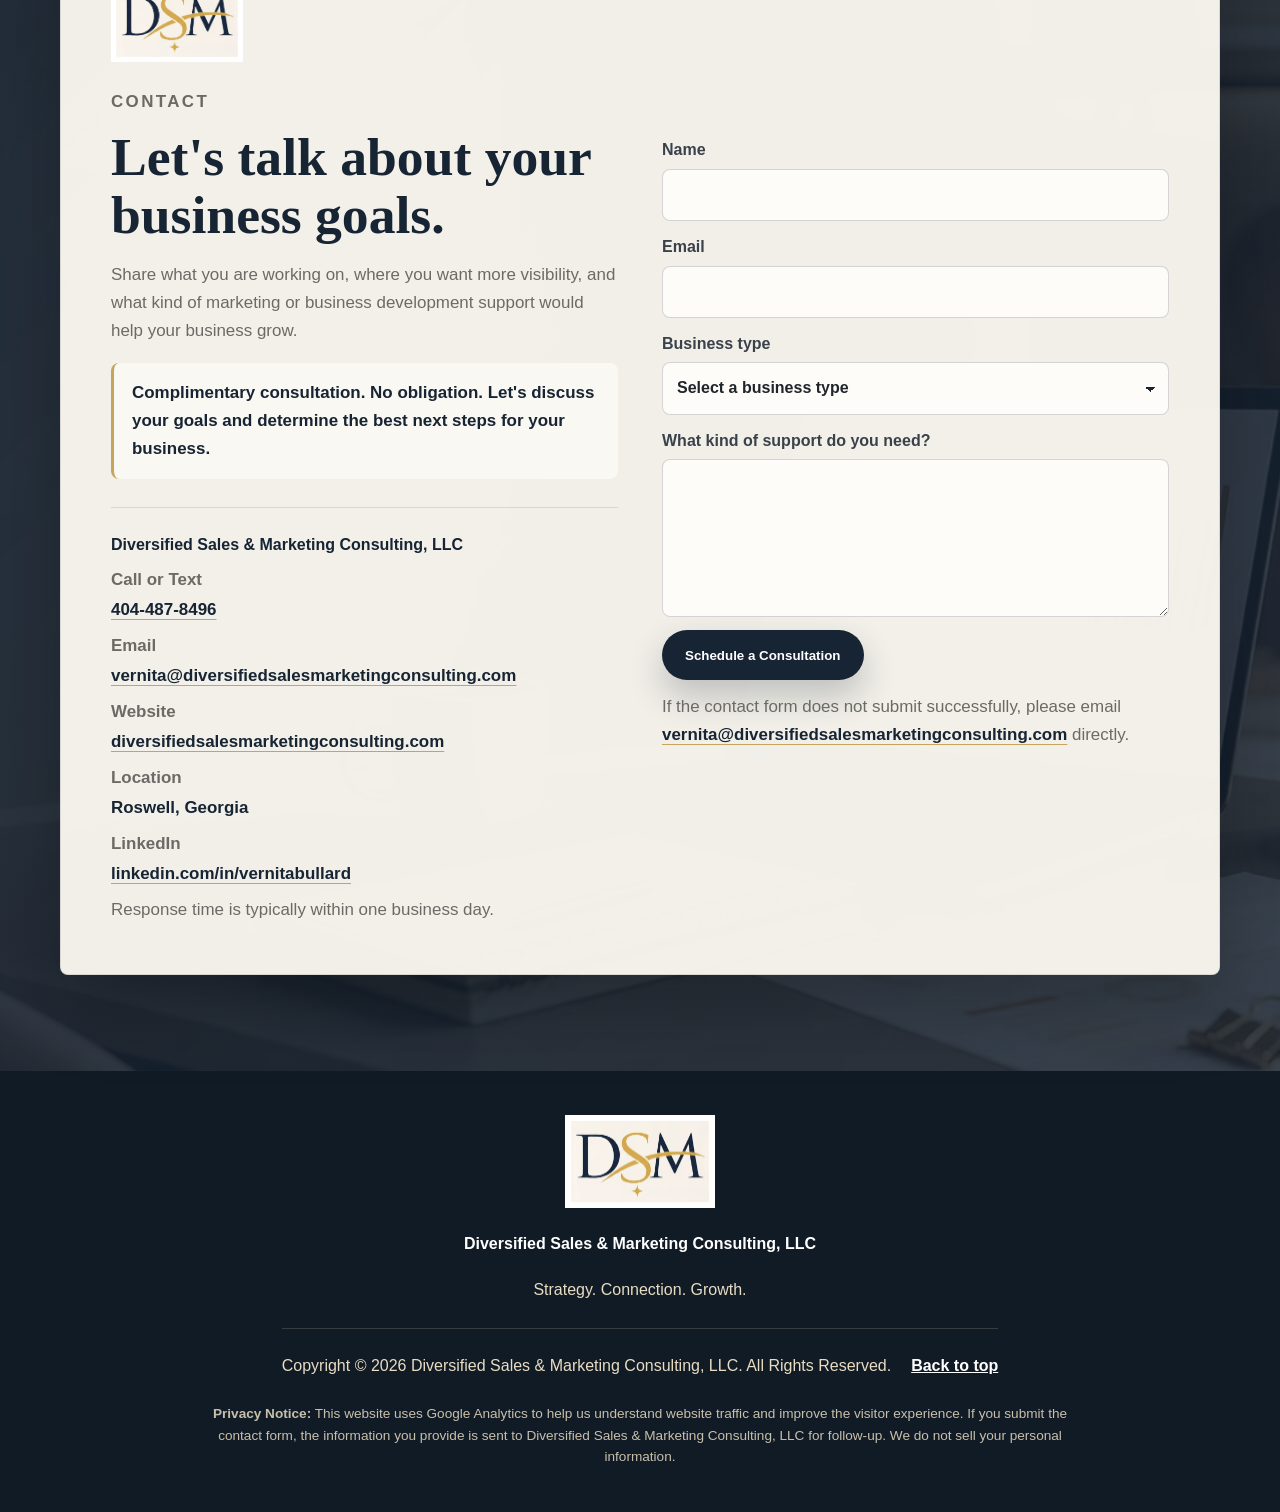
==== commit 152f8bc7: "Update index.html Update homepage for GRC and business resilience" ====
--- a/index.html
+++ b/index.html
@@ -91,15 +91,15 @@
         <div class="section-inner hero-content reveal is-visible">
           <picture><source srcset="assets/dsm-logo-provided.webp" type="image/webp"><img class="hero-logo" src="assets/dsm-logo-provided.png" alt="Diversified Sales &amp; Marketing Consulting logo" width="598" height="373" fetchpriority="high"></picture>
           <p class="eyebrow">Strategy. Growth. Results.</p>
-          <h1 id="hero-title">Marketing strategy and business growth support for healthcare, wellness, and service-based businesses.</h1>
+          <h1 id="hero-title">Grow Your Business. Protect Your Revenue. Prepare for the Unexpected.</h1>
           <p class="hero-copy">
-            Helping organizations strengthen client relationships, increase visibility, and
-            support sustainable growth through strategic marketing, communication, and
-            business development solutions.
-          </p>
-          <div class="founder-line">
+             We help small businesses strengthen operations, protect revenue, and
+             prepare for disruptions through business continuity planning, GRC readiness,
+             CRM strategy, and practical sales and marketing solutions.
+</p>
+            <div class="founder-line">
             <strong>Diversified Sales &amp; Marketing Consulting, LLC</strong>
-            <span>Marketing strategy and business growth support</span>
+           <span>Business Growth &bull; Revenue Protection &bull; GRC &amp; Resilience</span>
           </div>
           <div class="hero-actions">
             <a class="button primary" href="#contact">Schedule a Consultation</a>
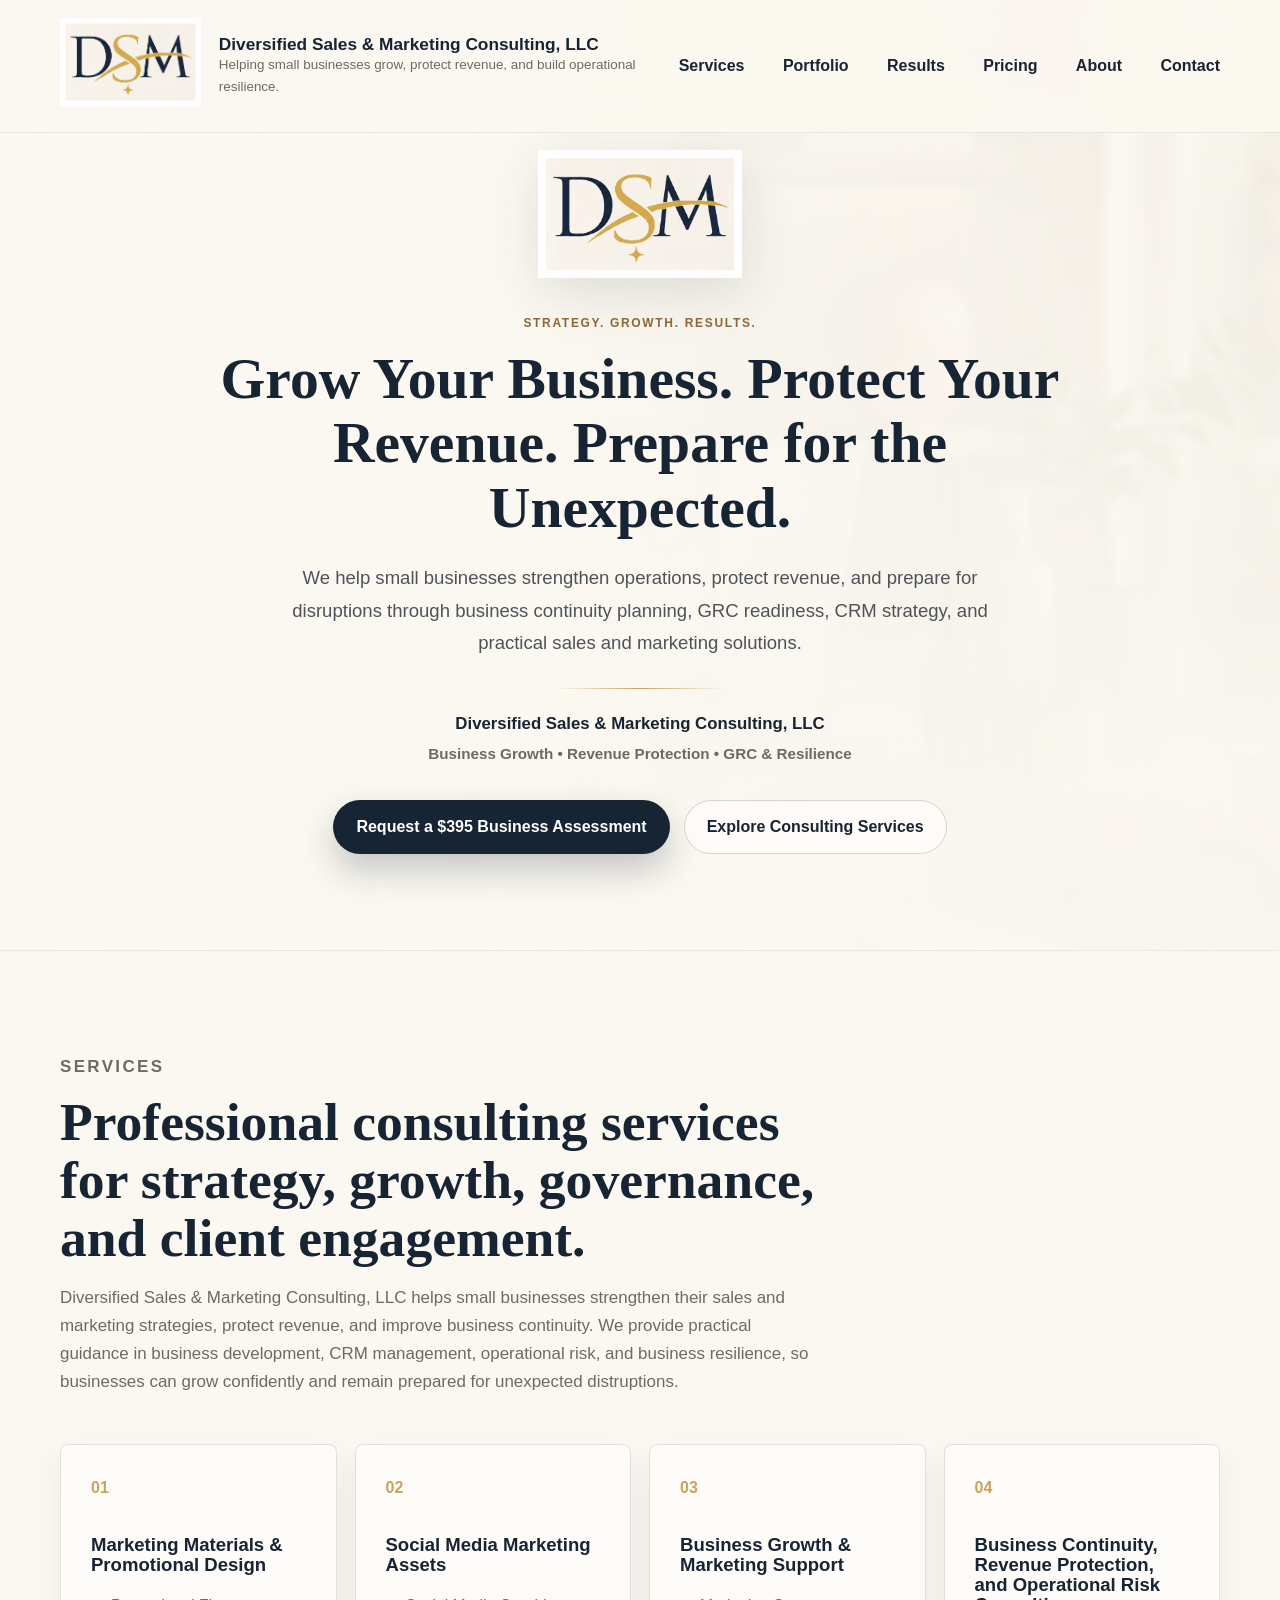
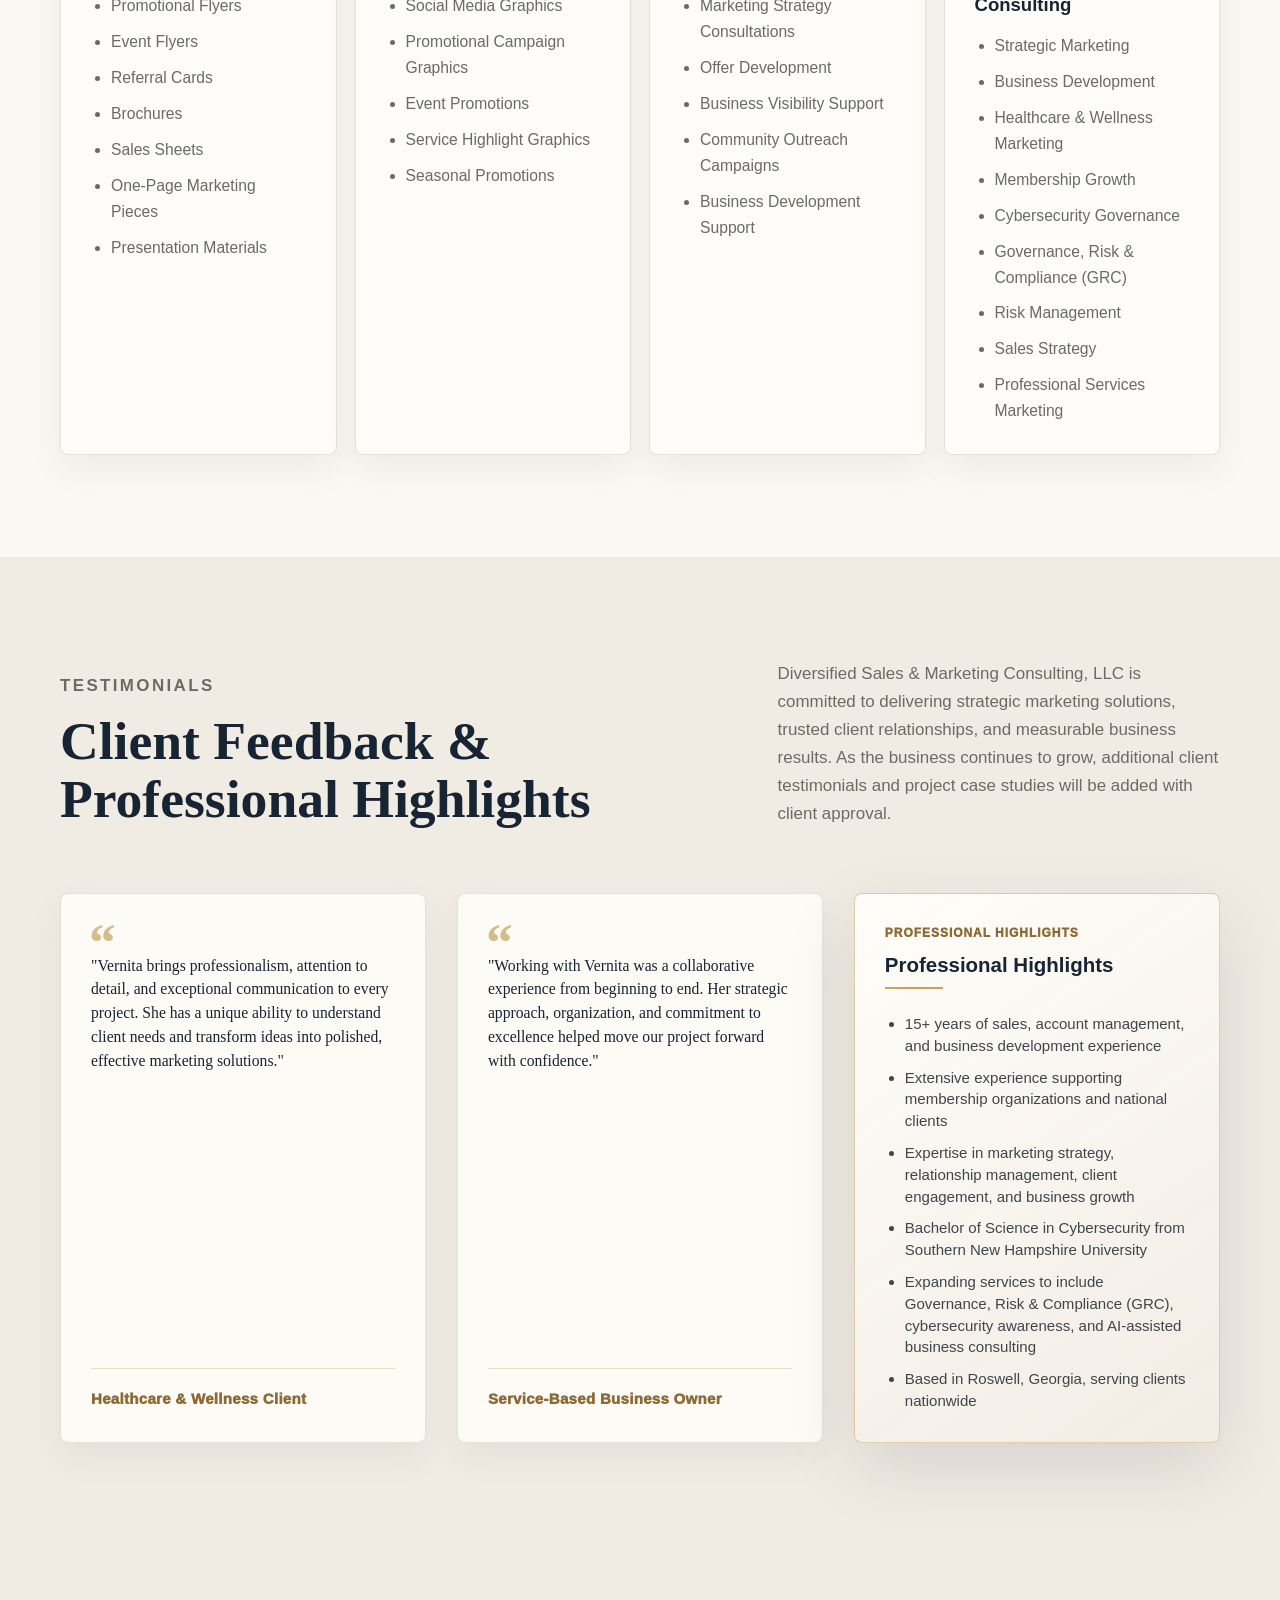
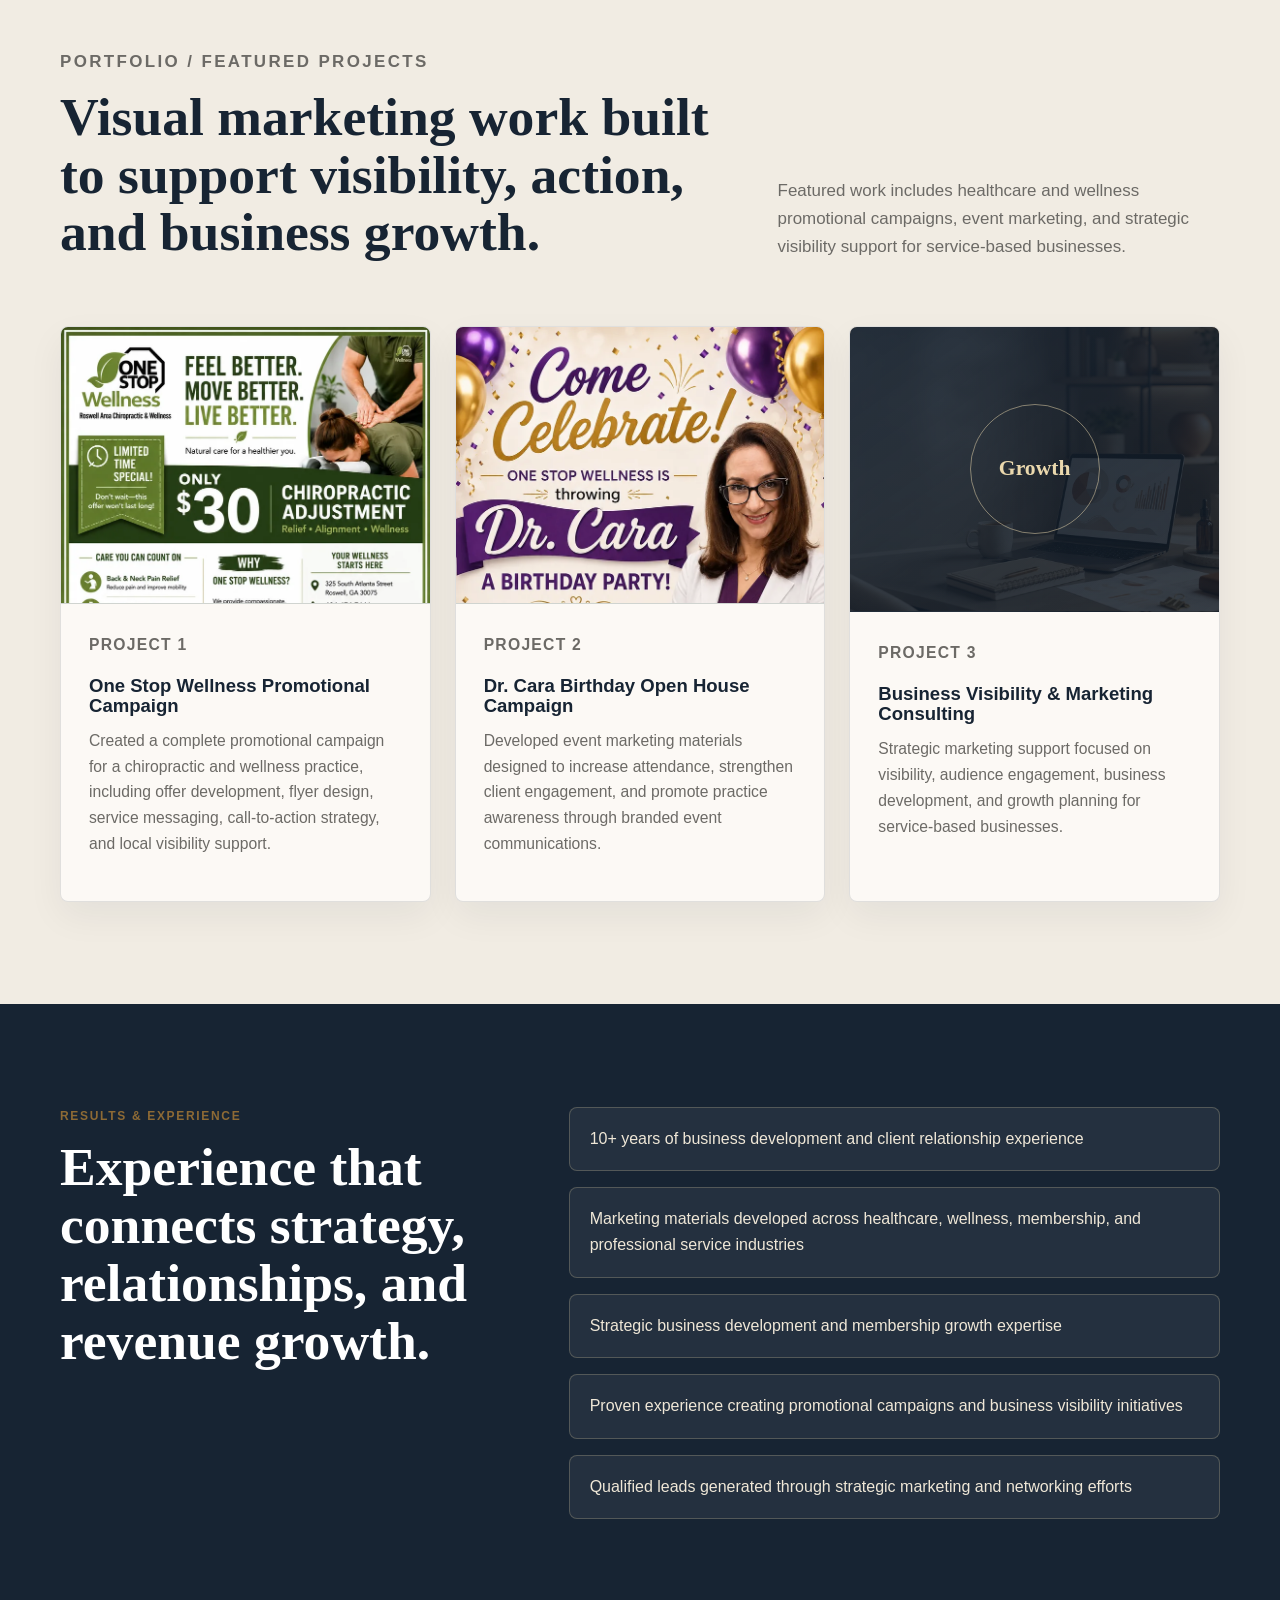
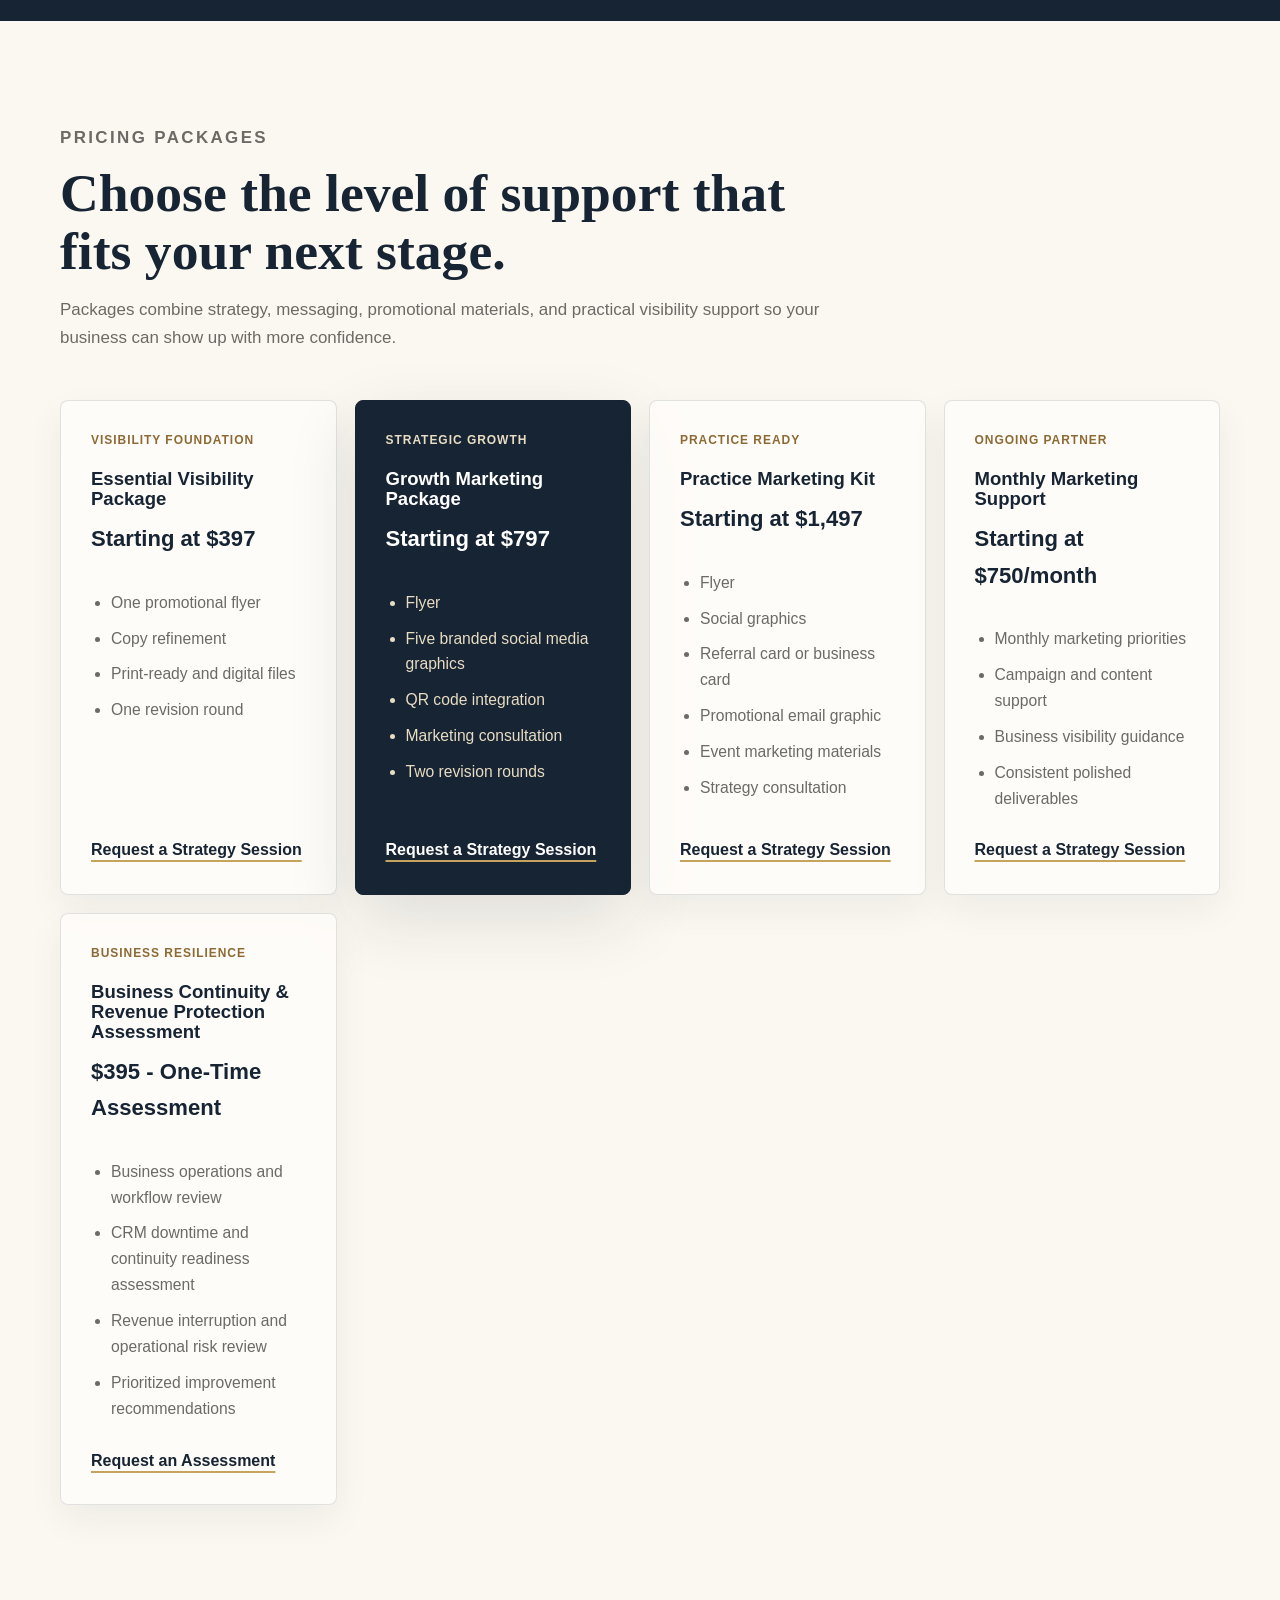
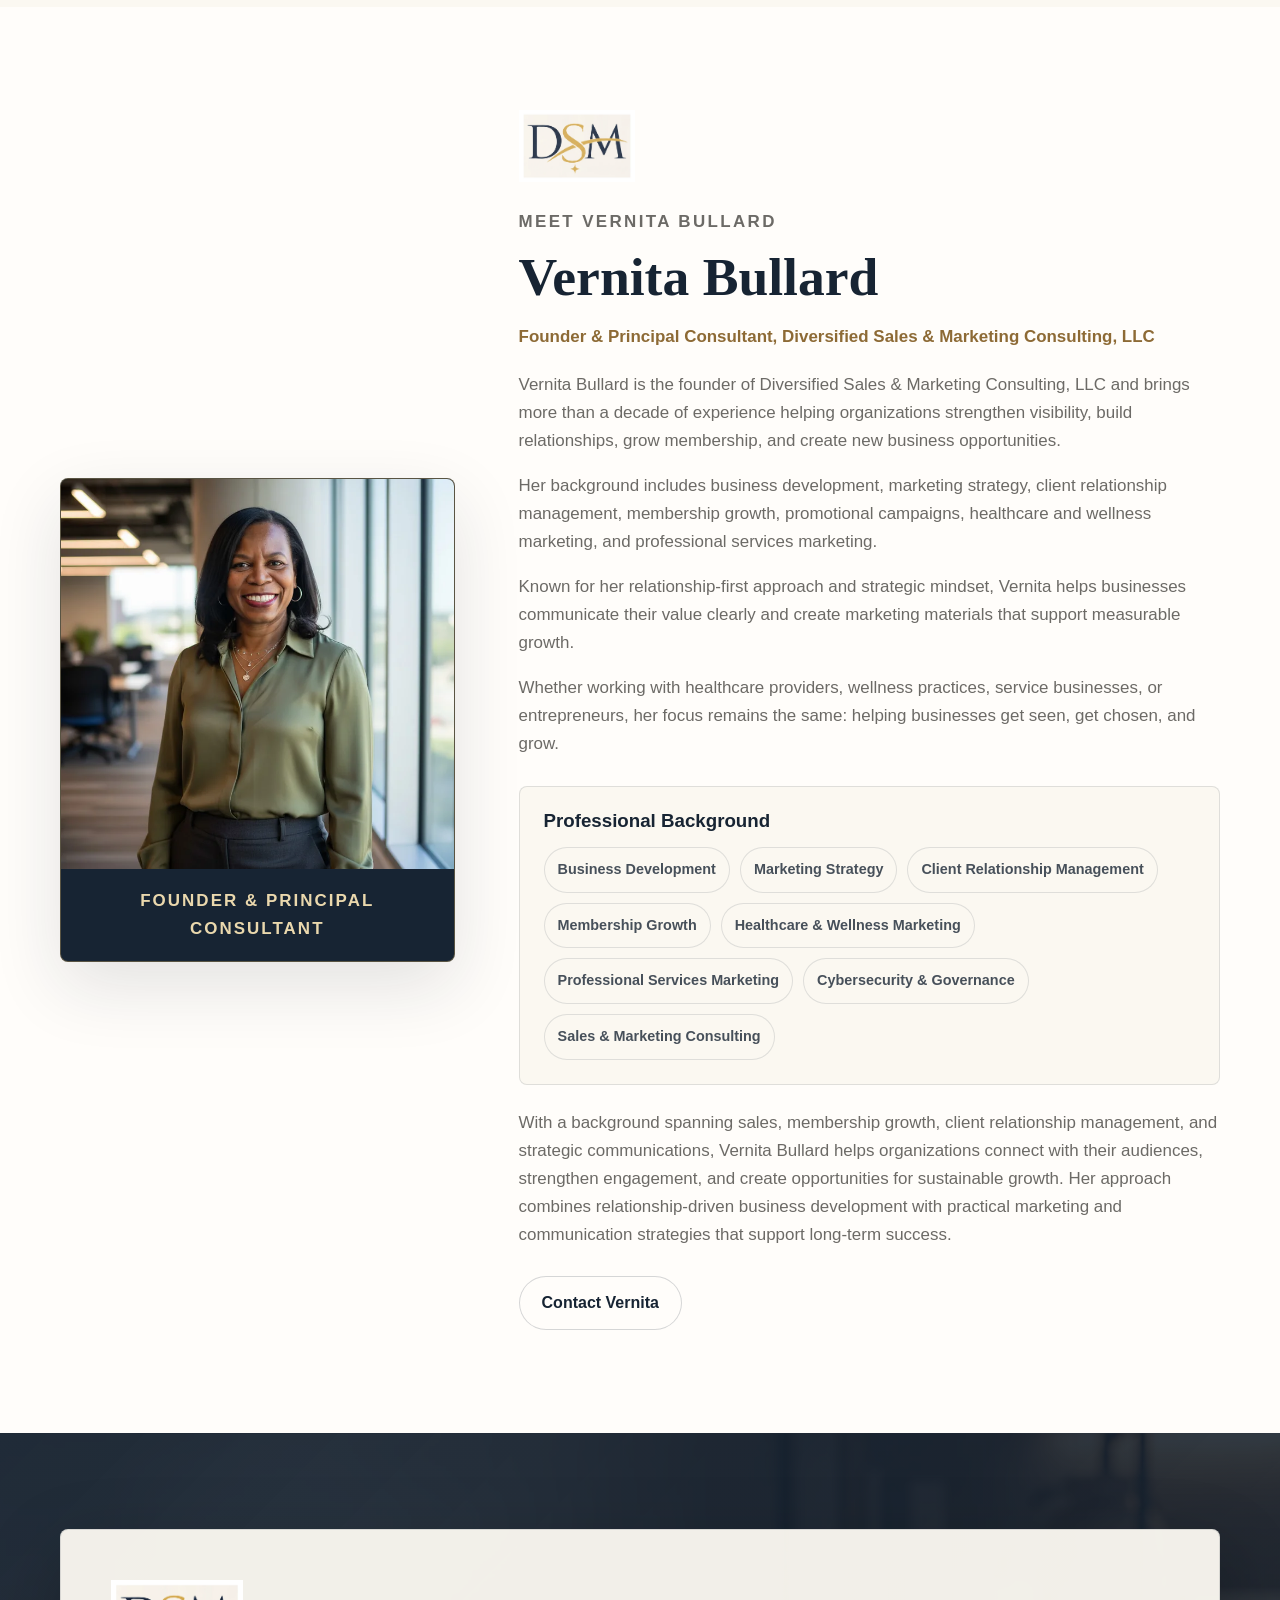
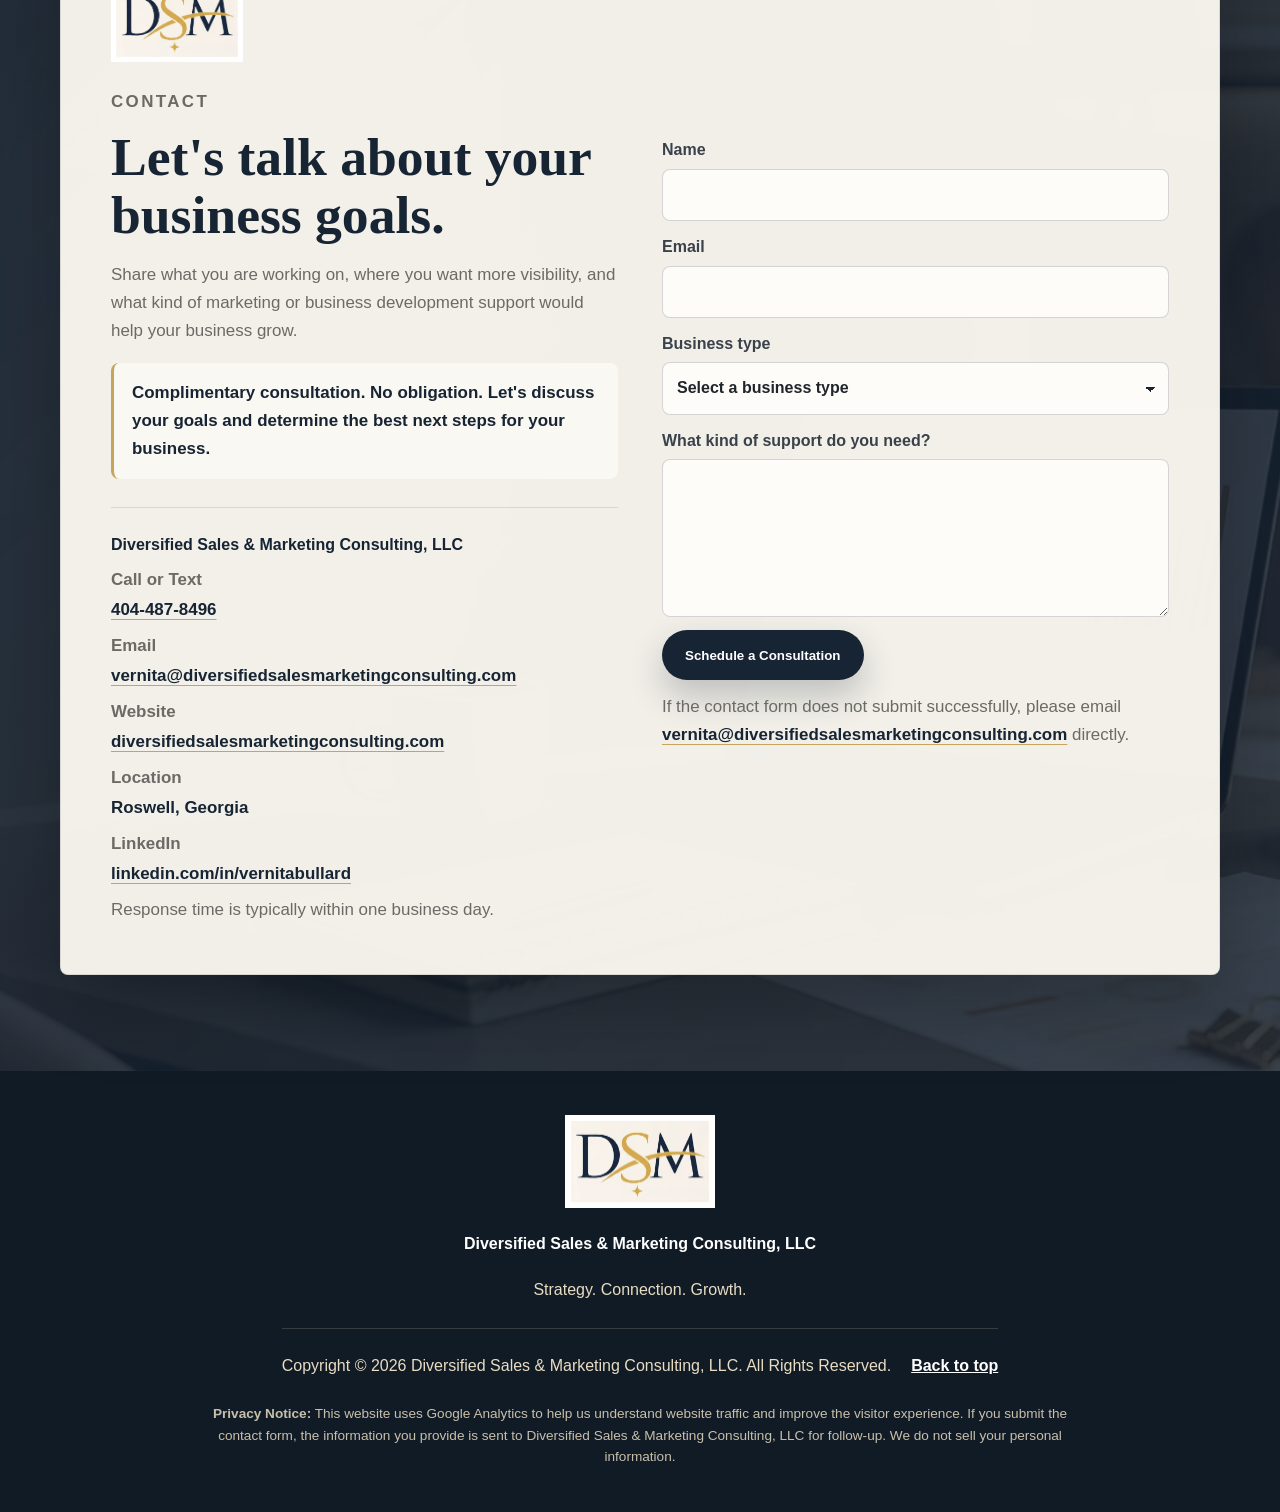
==== commit cc209c69: "Update index.html Update homepage calls to action for GRC consulting" ====
--- a/index.html
+++ b/index.html
@@ -102,8 +102,8 @@
            <span>Business Growth &bull; Revenue Protection &bull; GRC &amp; Resilience</span>
           </div>
           <div class="hero-actions">
-            <a class="button primary" href="#contact">Schedule a Consultation</a>
-            <a class="button secondary" href="#contact">Contact Vernita</a>
+            <a class="button primary" href="#contact">Request a $395 Business Assessment</a>
+            <a class="button secondary" href="#services">Explore Consulting Services</a>
           </div>
         </div>
       </section>
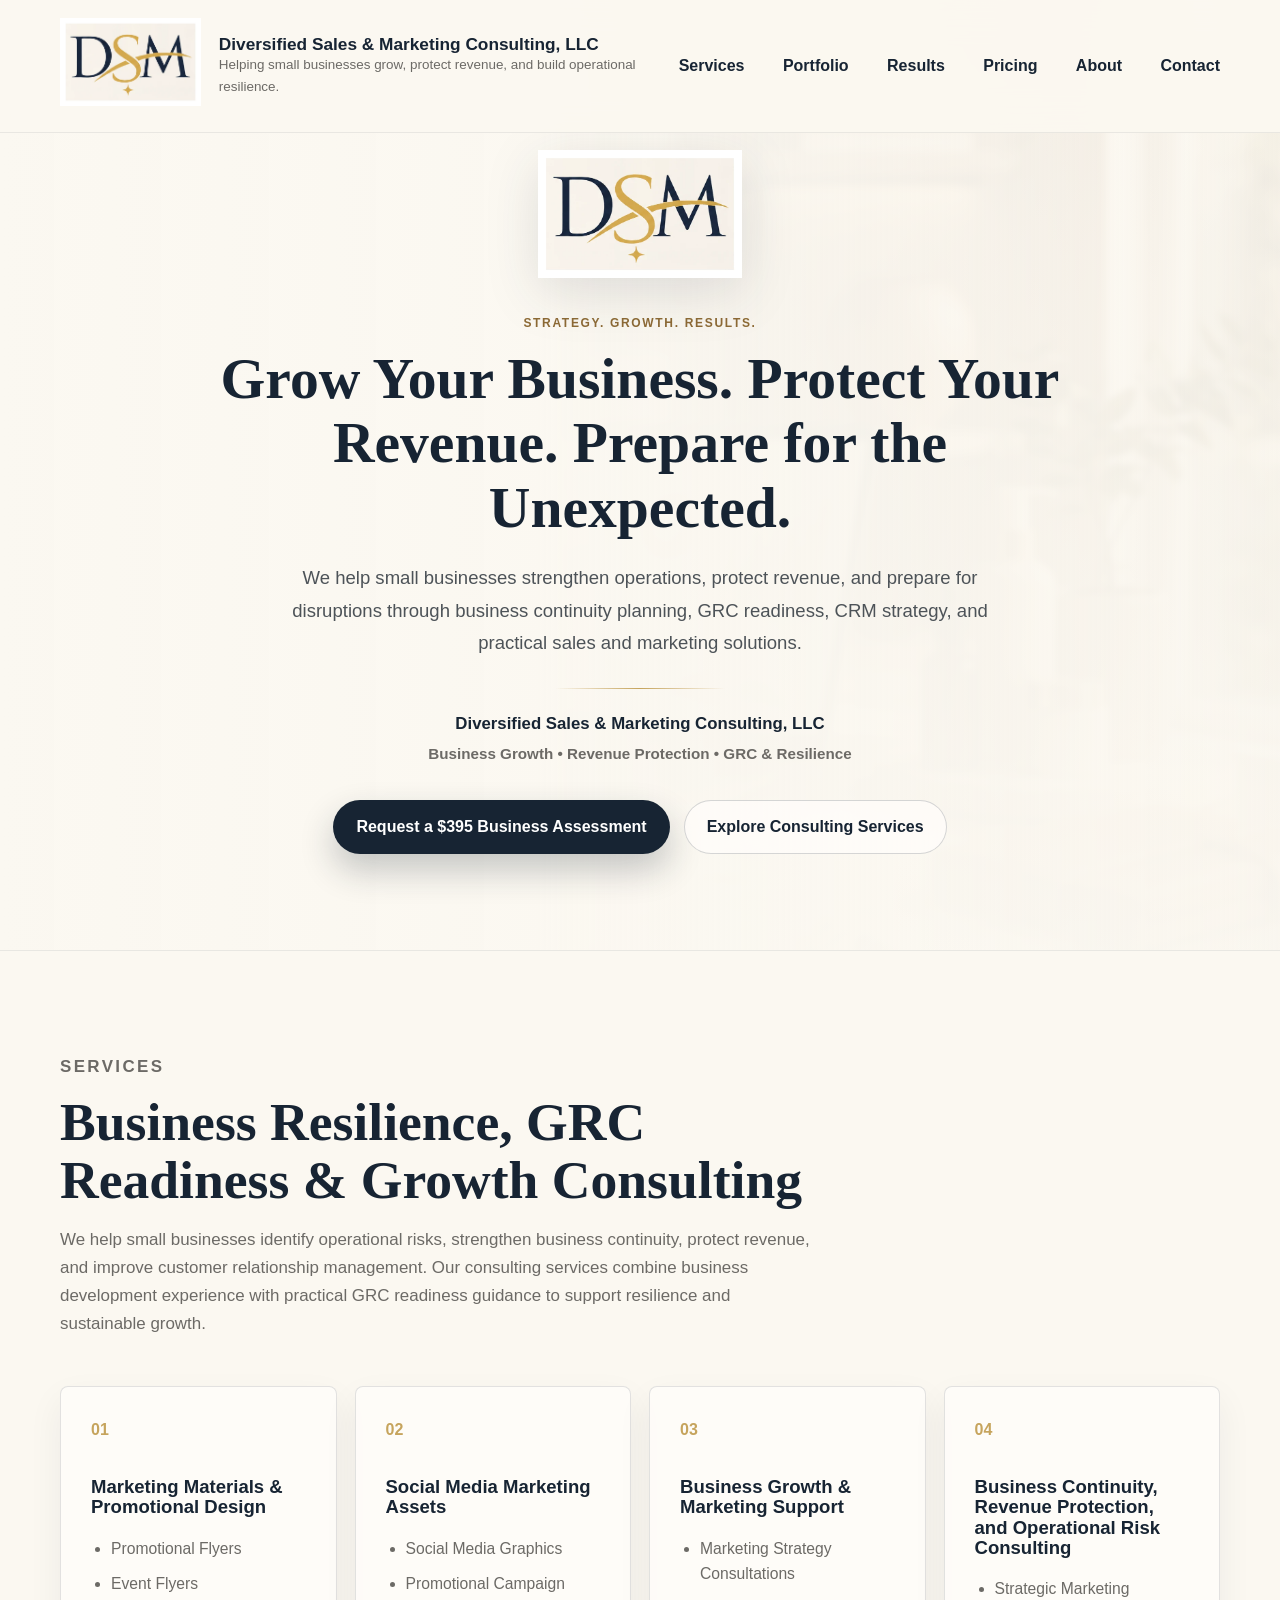
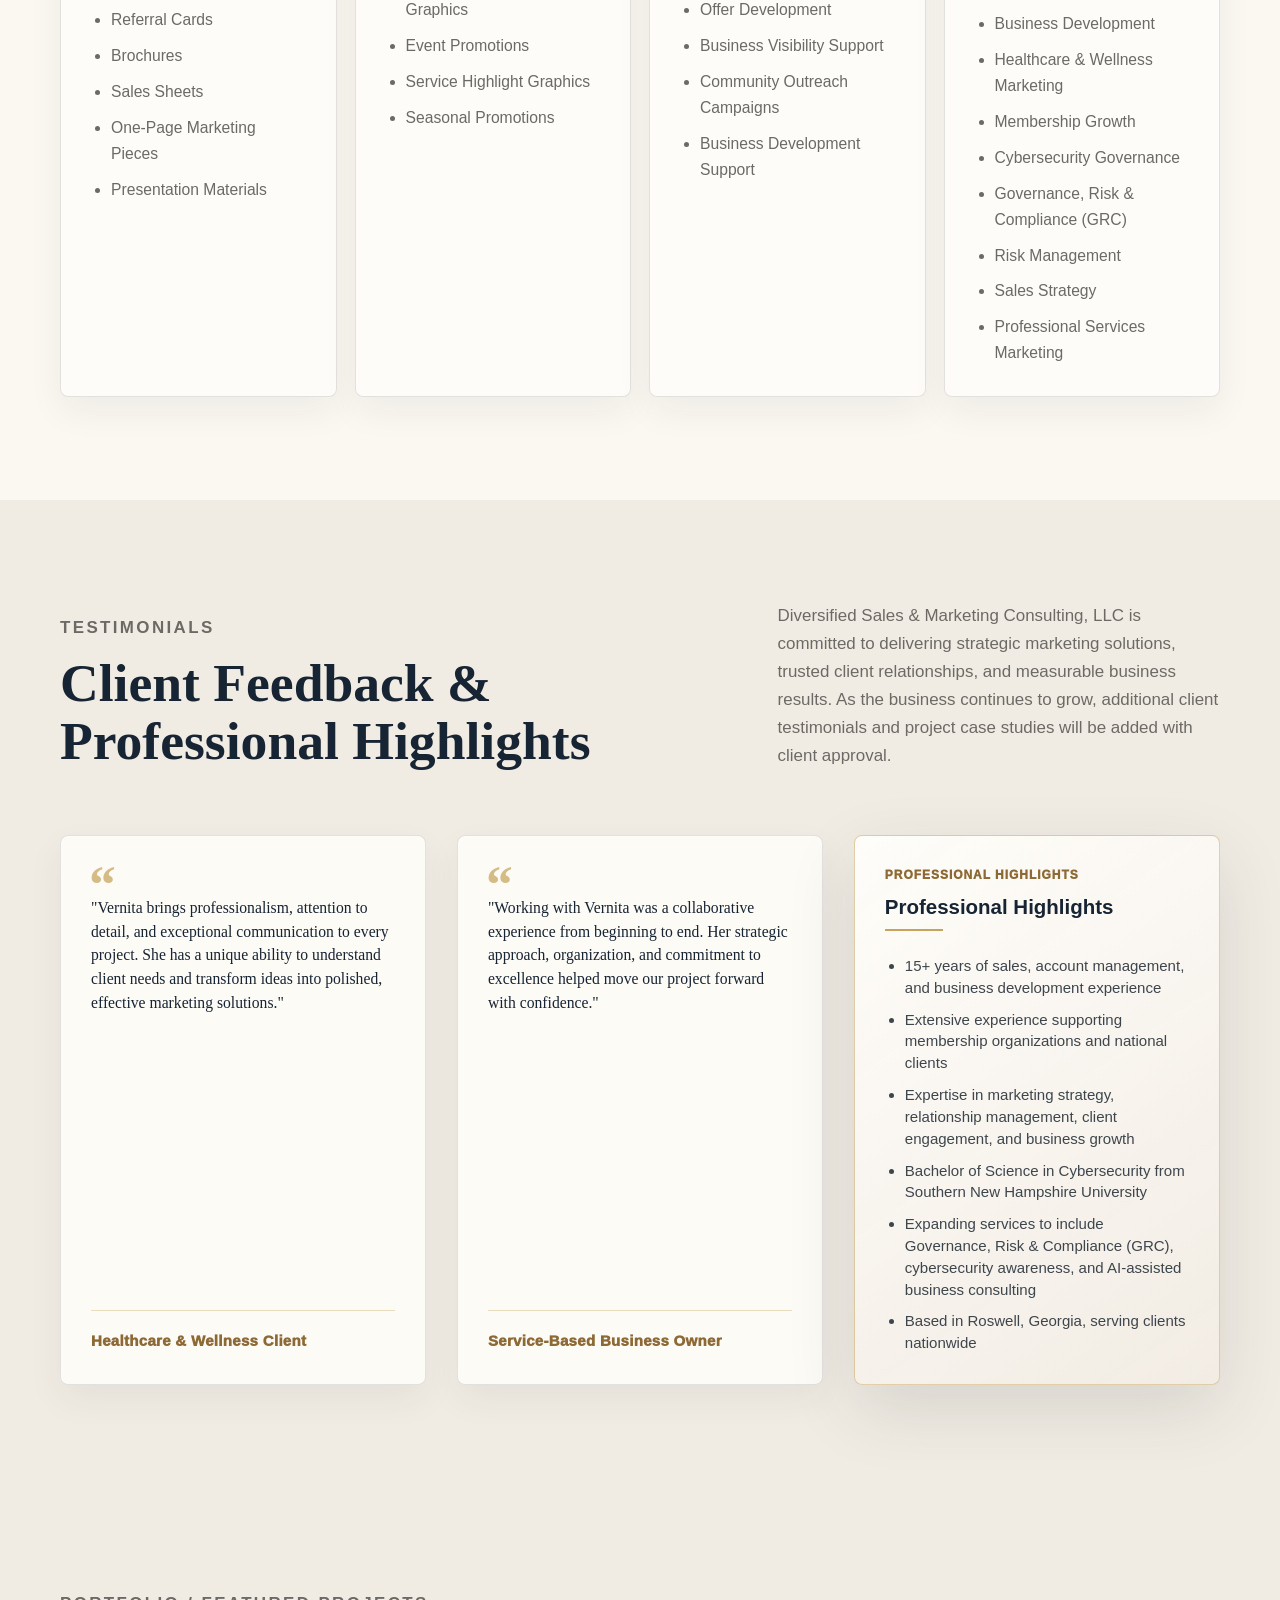
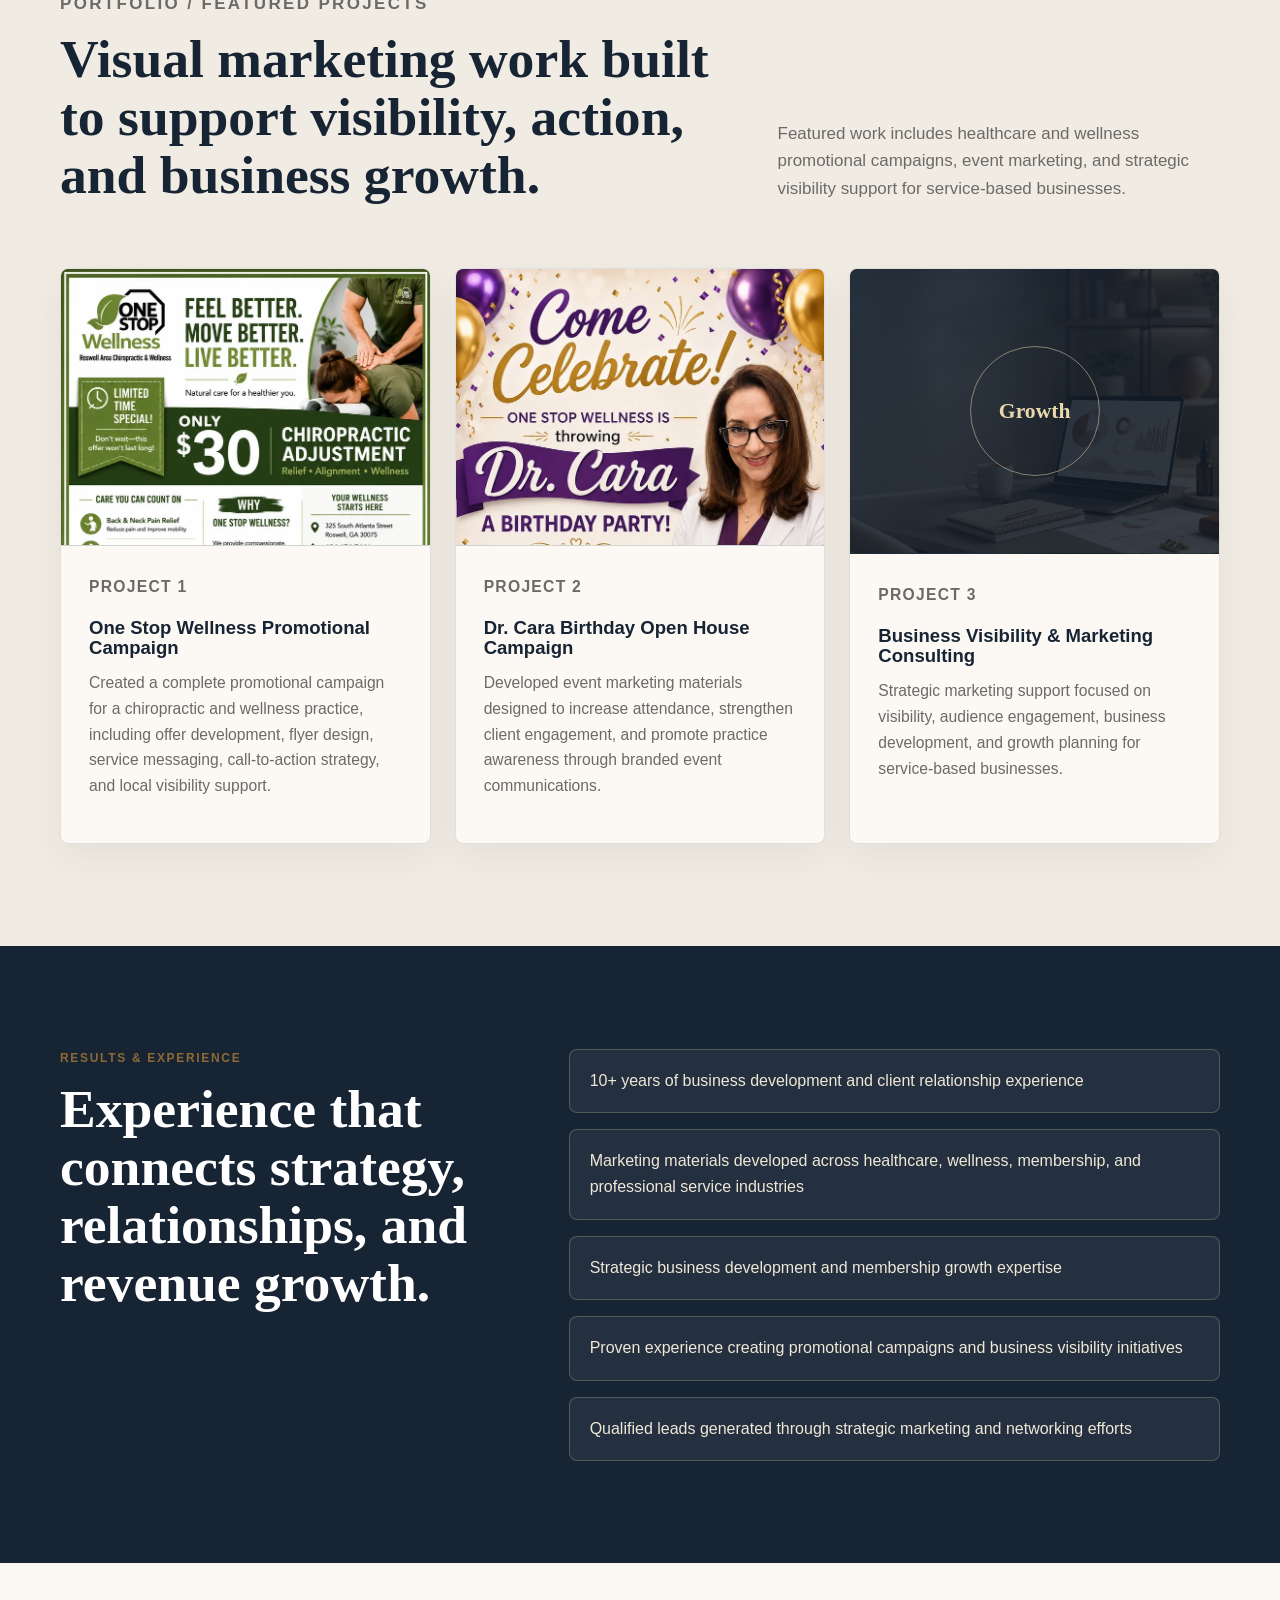
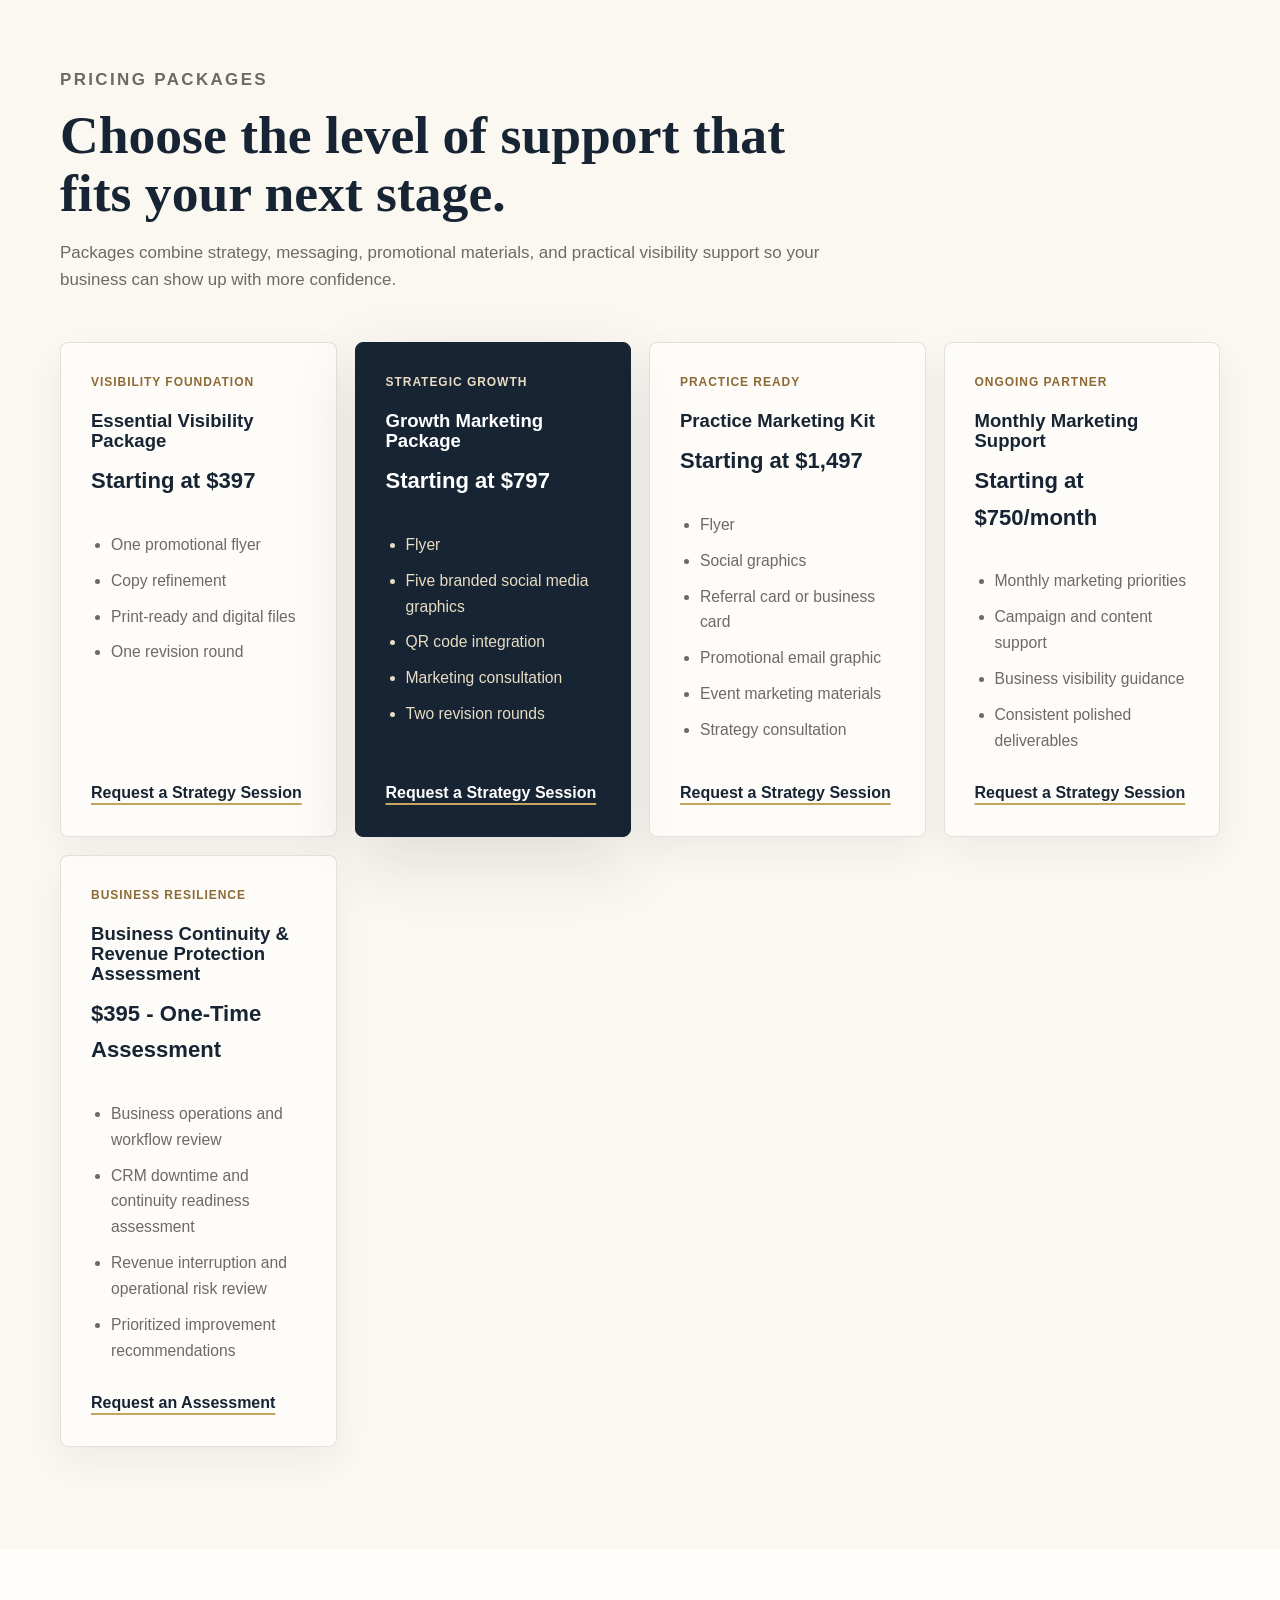
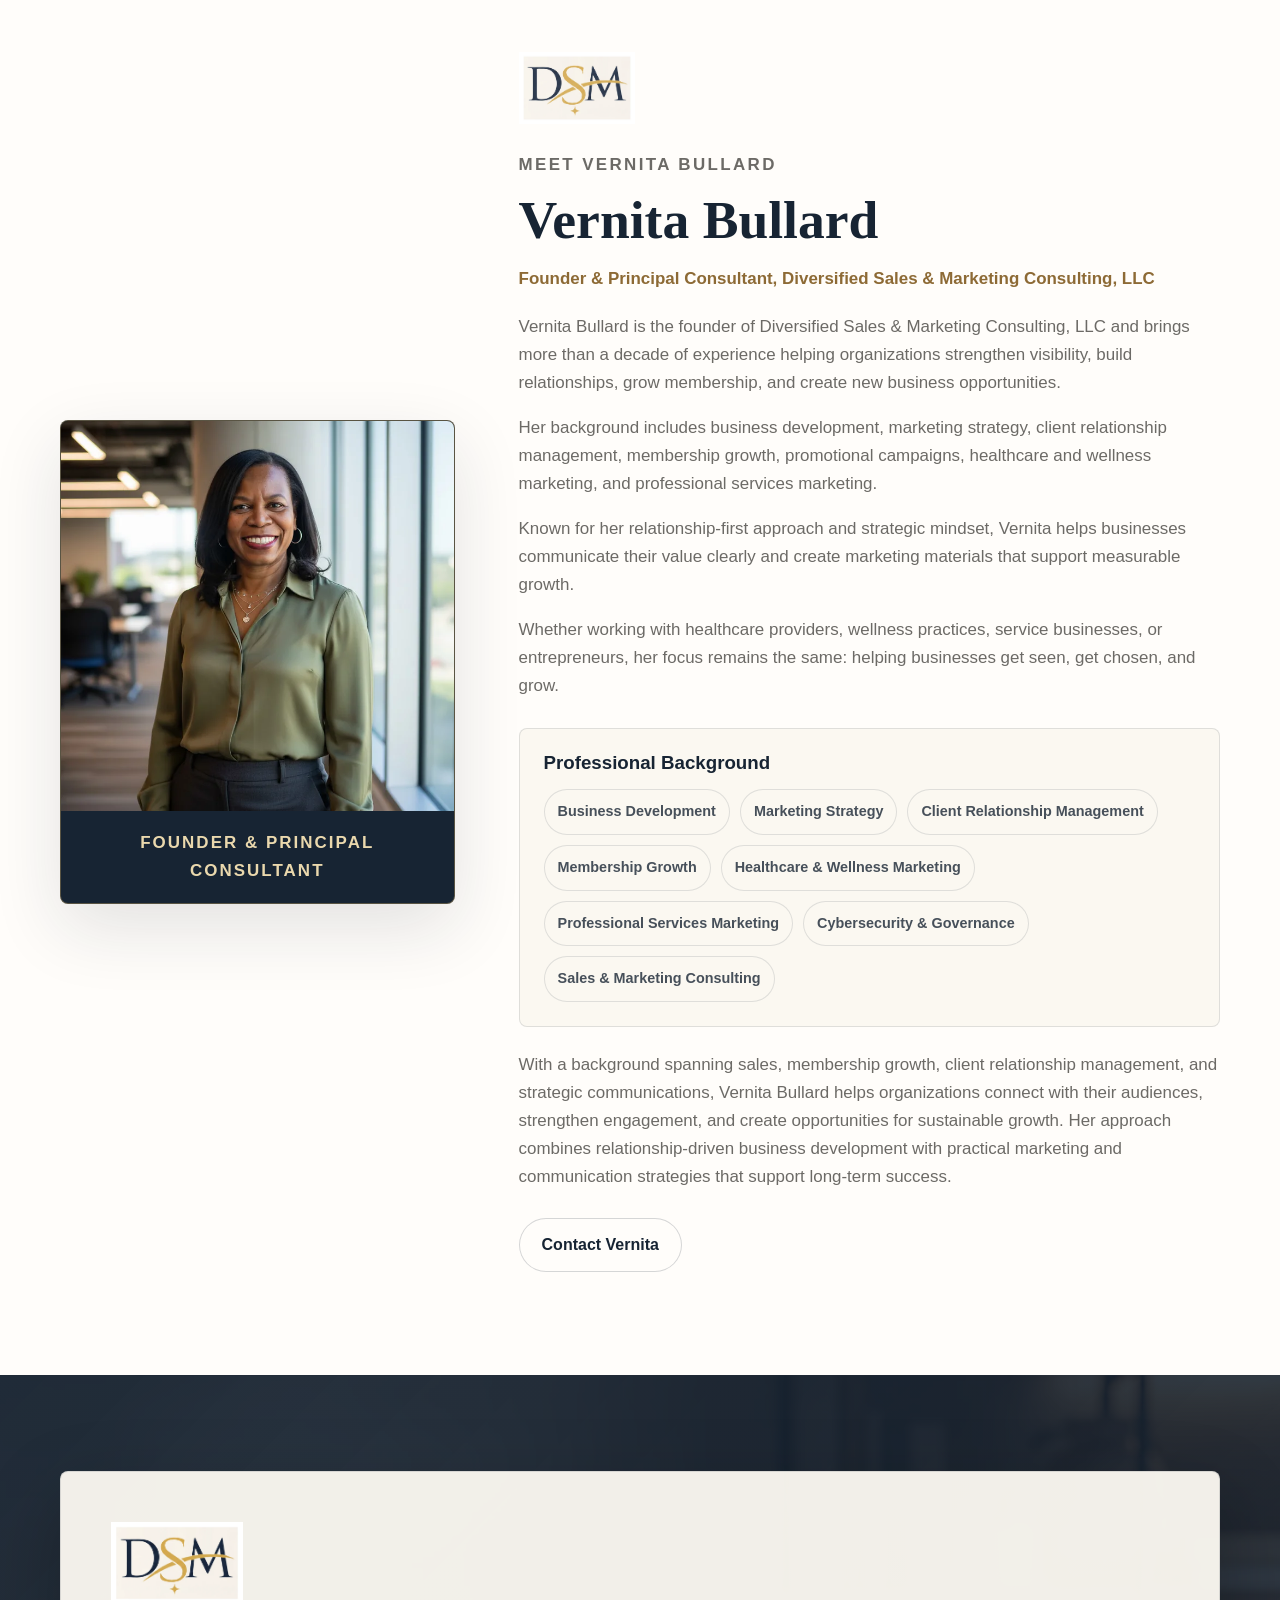
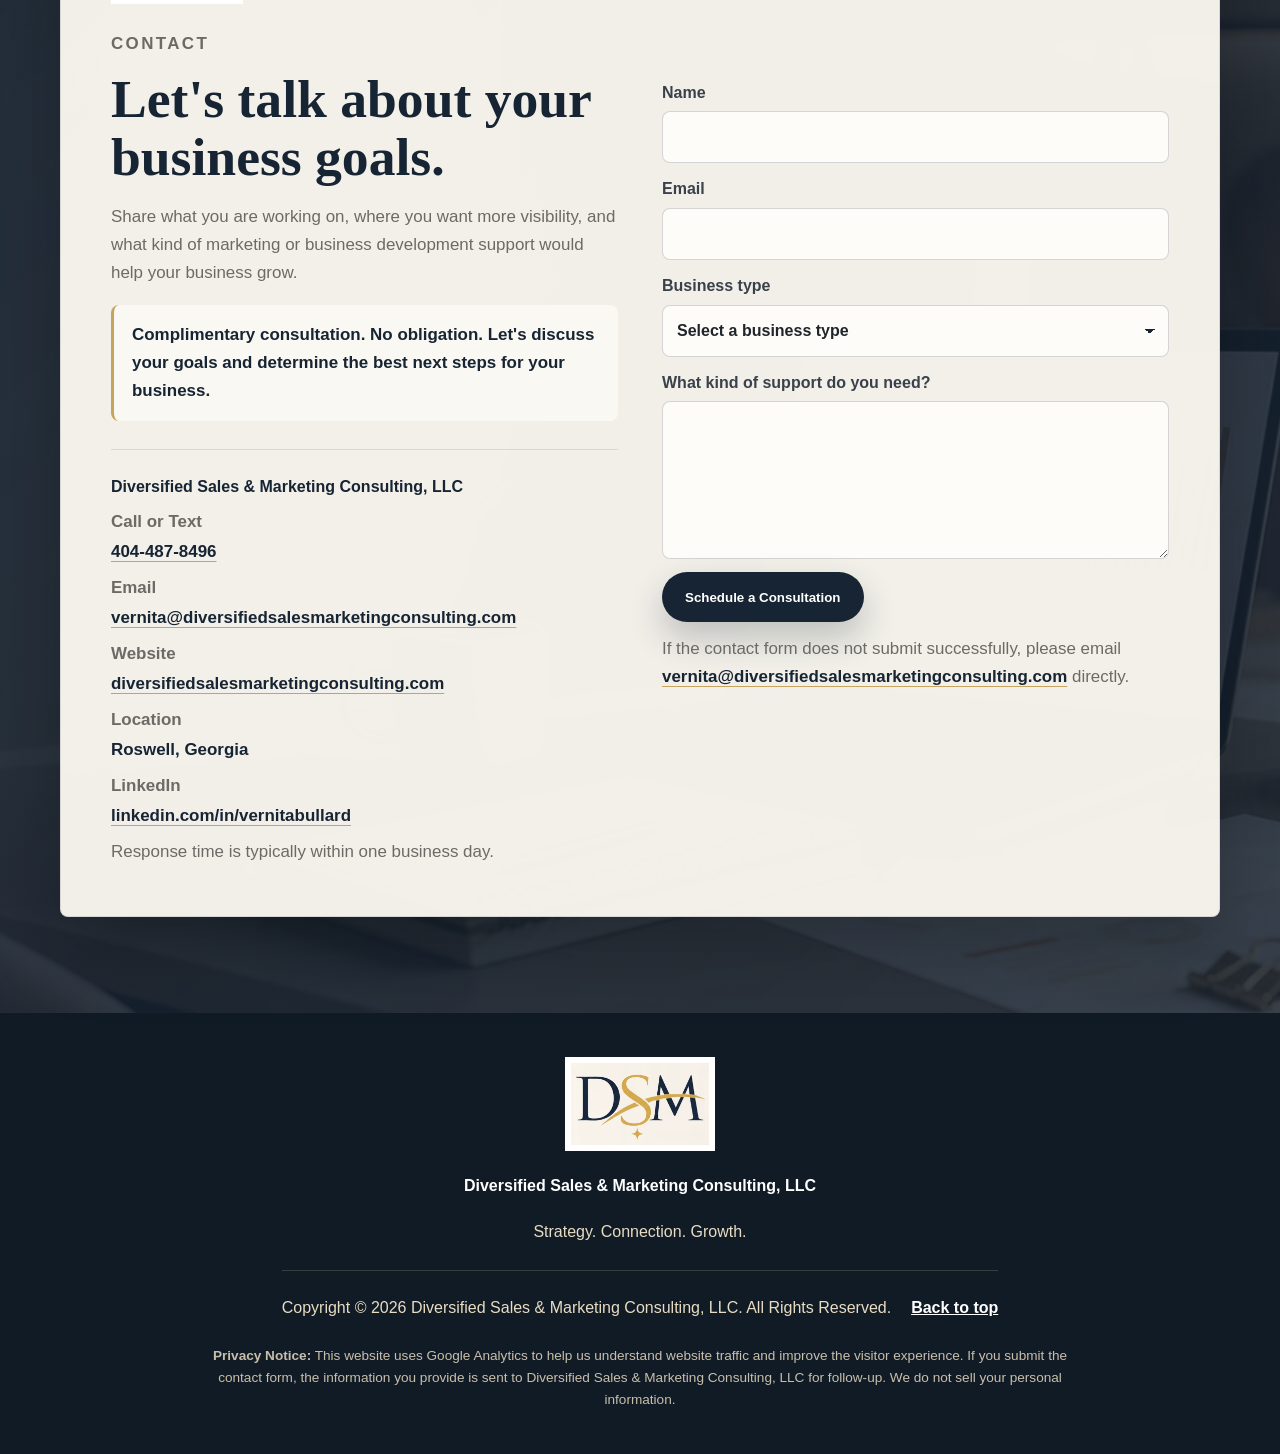
==== commit e29027d2: "Update index.html Update services introduction for GRC consulting" ====
--- a/index.html
+++ b/index.html
@@ -112,11 +112,11 @@
         <div class="section-inner">
           <div class="section-heading reveal">
             <p class="eyebrow">Services</p>
-            <h2 id="services-title">Professional consulting services for strategy, growth, governance, and client engagement.</h2>
-            <p>
-              Diversified Sales &amp; Marketing Consulting, LLC helps small businesses strengthen their sales and marketing strategies, protect
-                revenue, and improve business continuity. We provide practical guidance in business development, CRM management, operational risk, and business resilience, 
-                so businesses can grow confidently and remain prepared for unexpected distruptions.
+            <h2 id="services-title">Business Resilience, GRC Readiness &amp; Growth Consulting</h2>
+            <p>
+                We help small businesses identify operational risks, strengthen business continuity, protect revenue, and improve 
+                customer relationship management. Our consulting services combine business development experience with practical 
+                GRC readiness guidance to support resilience and sustainable growth.
             </p>
           </div>
 
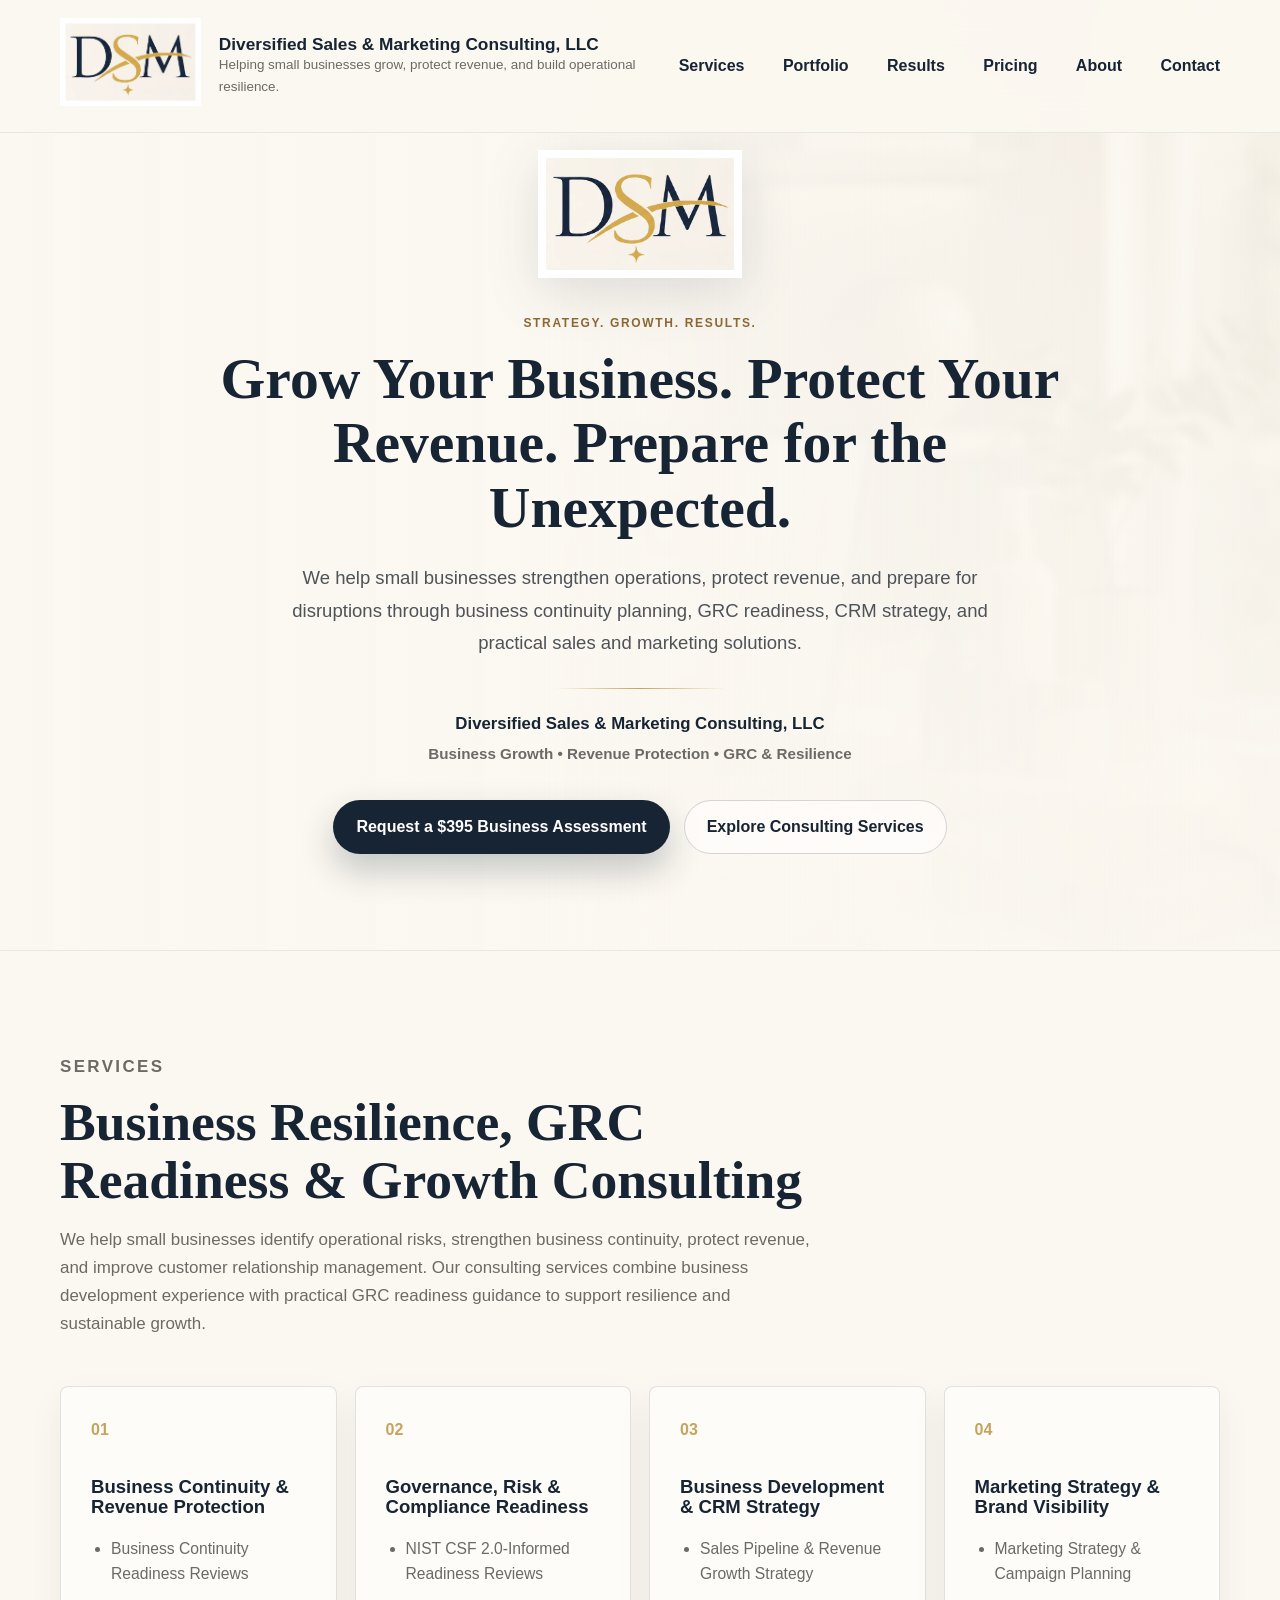
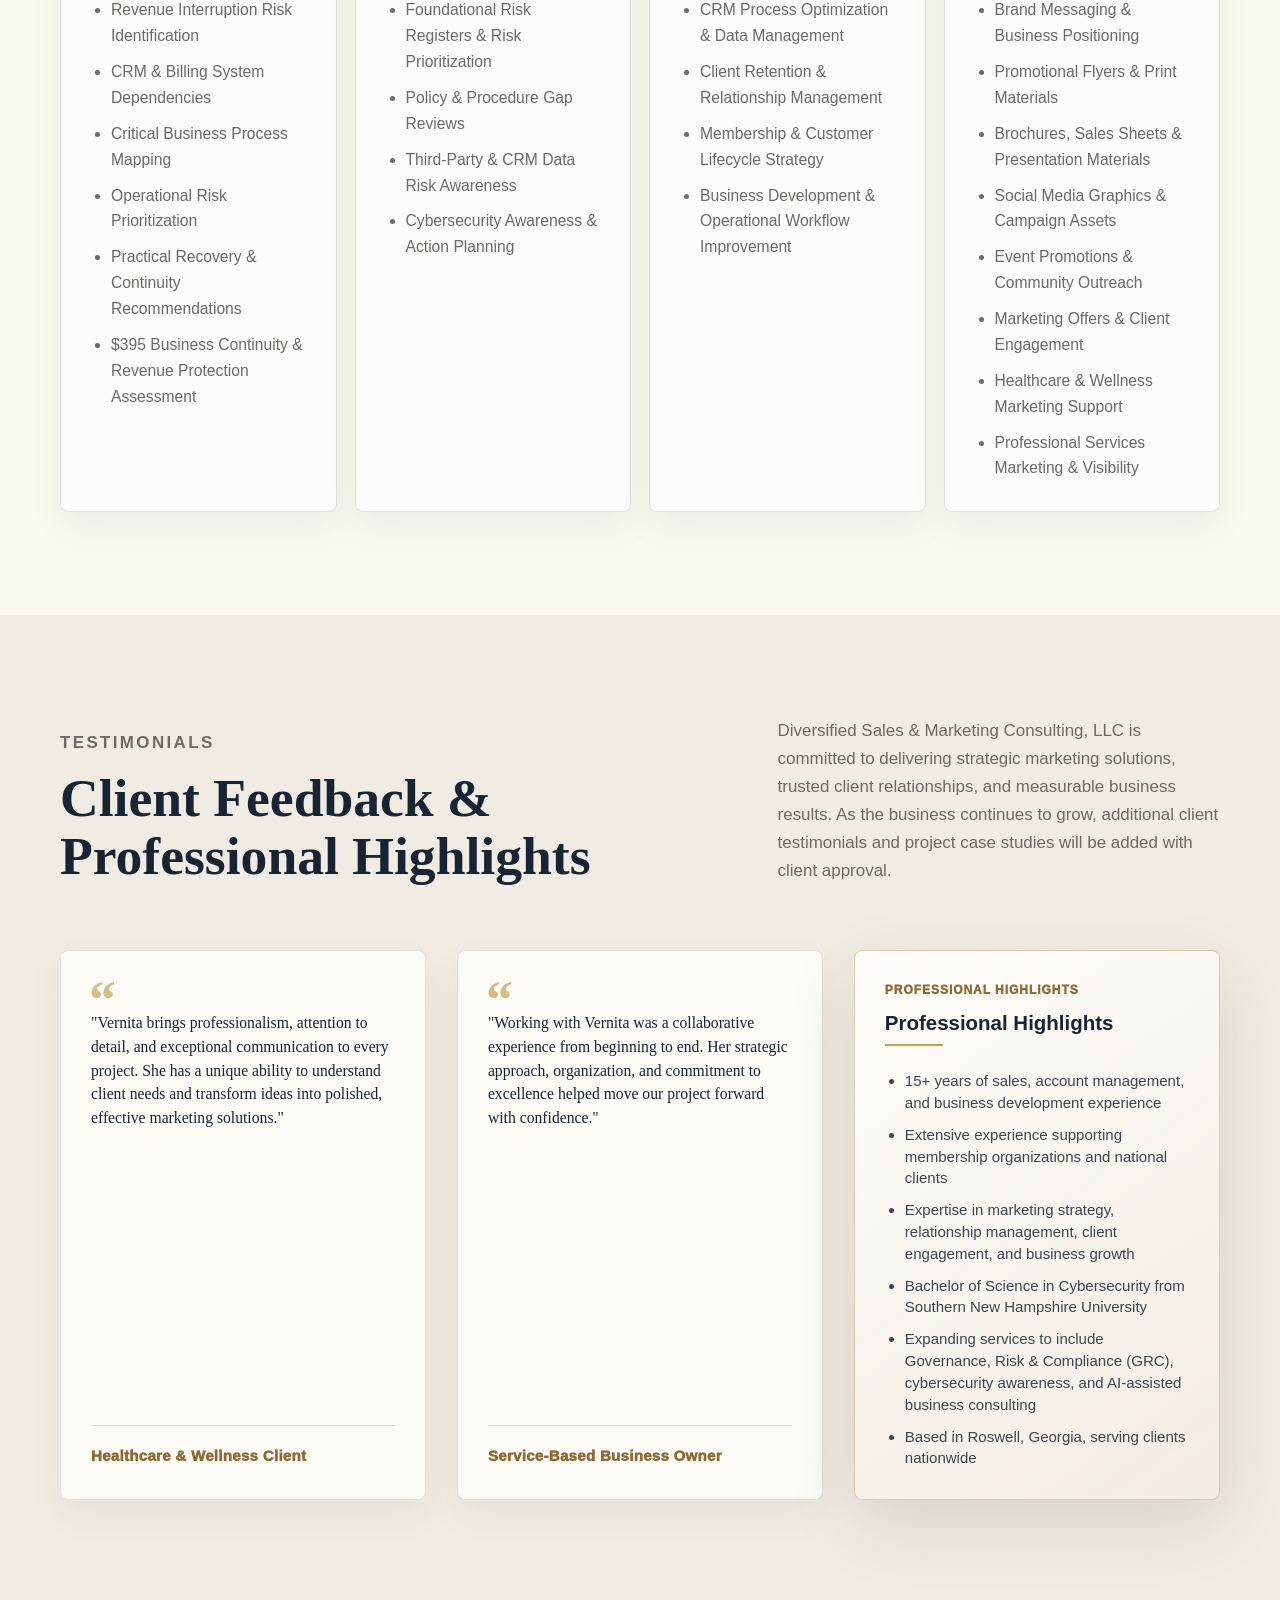
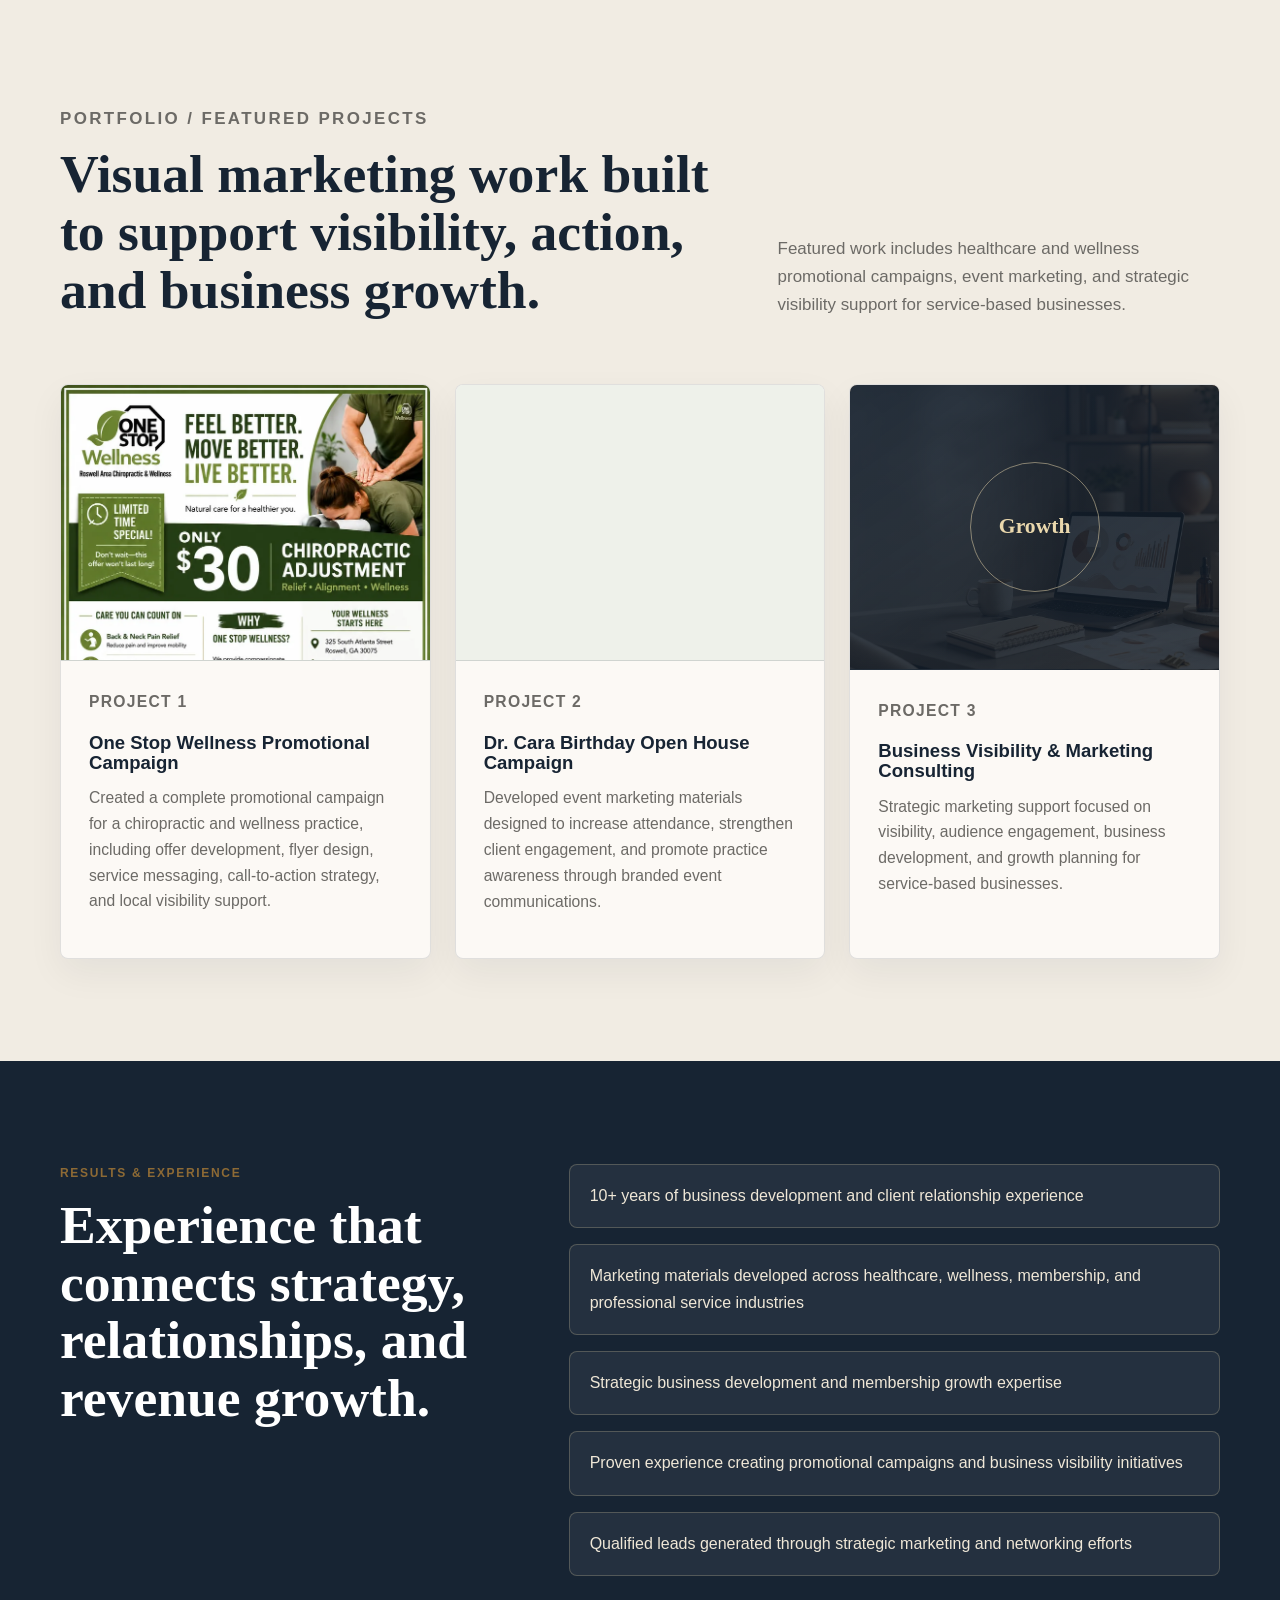
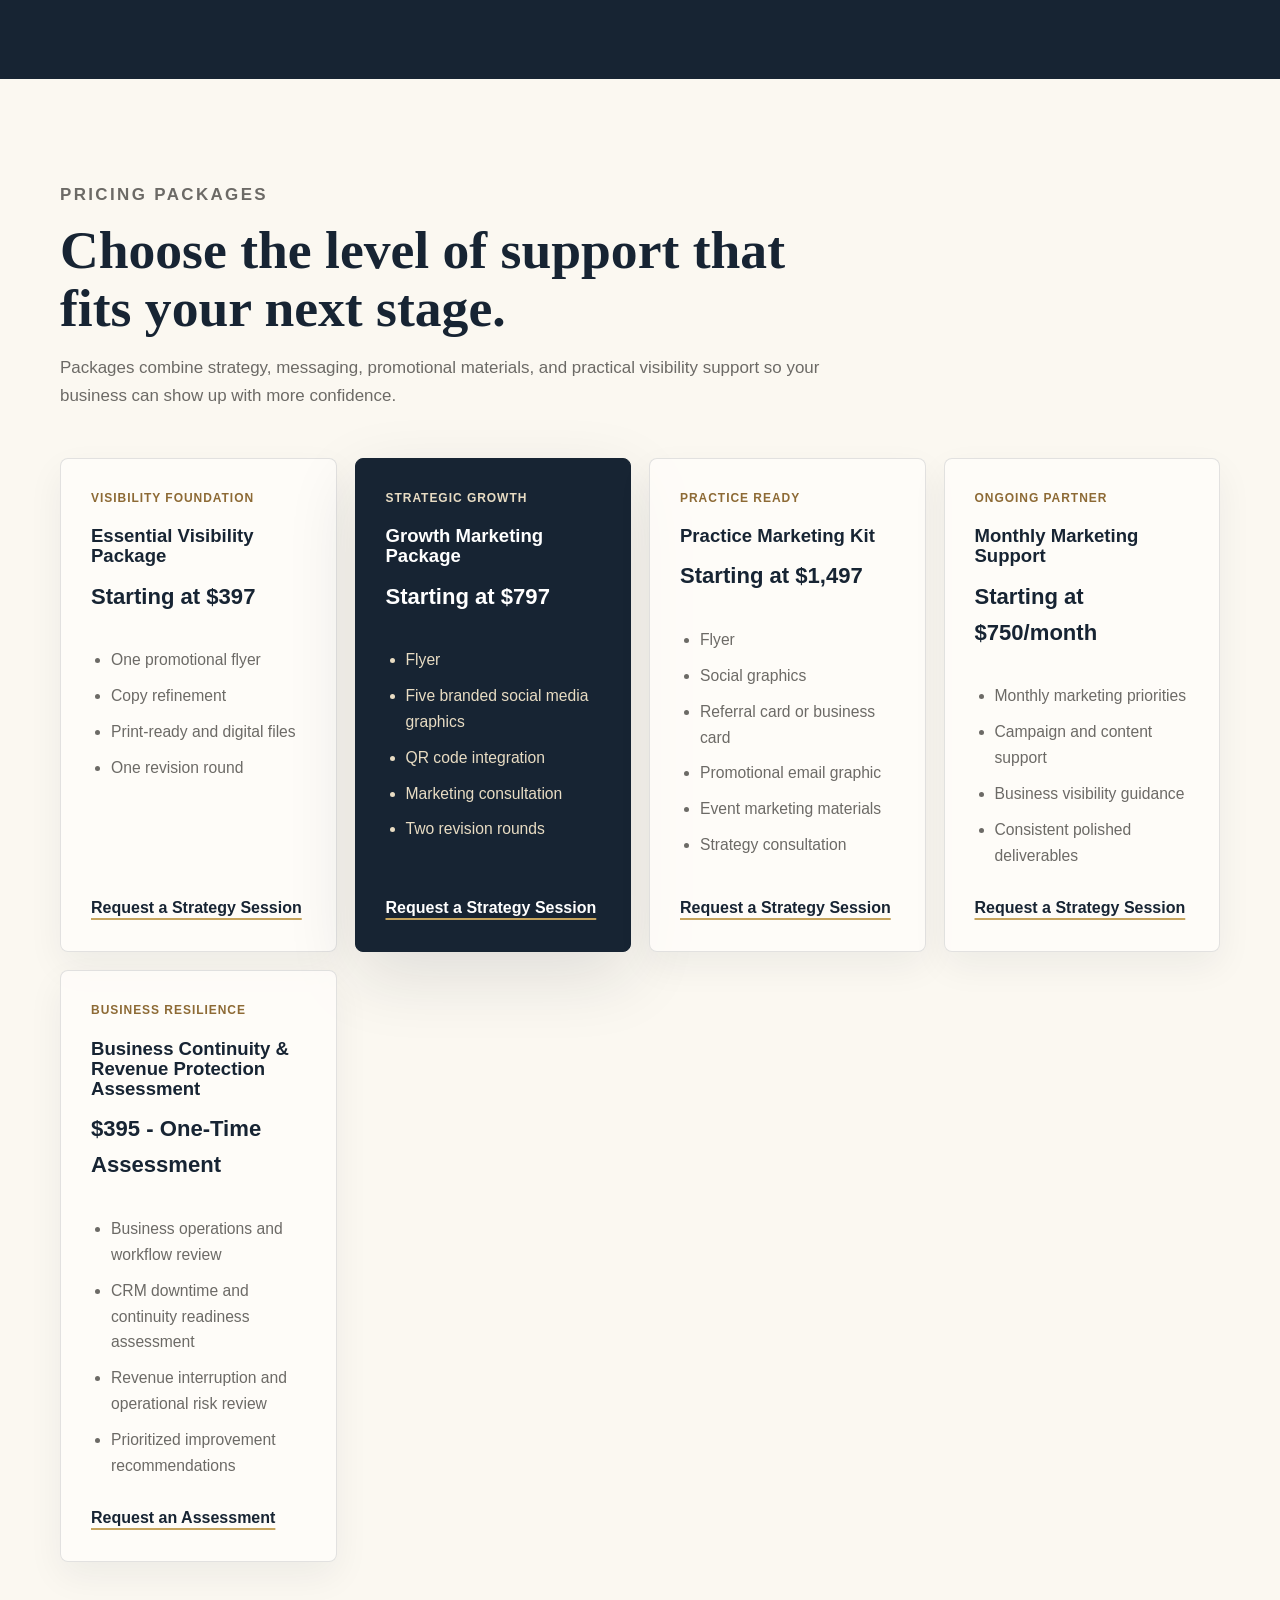
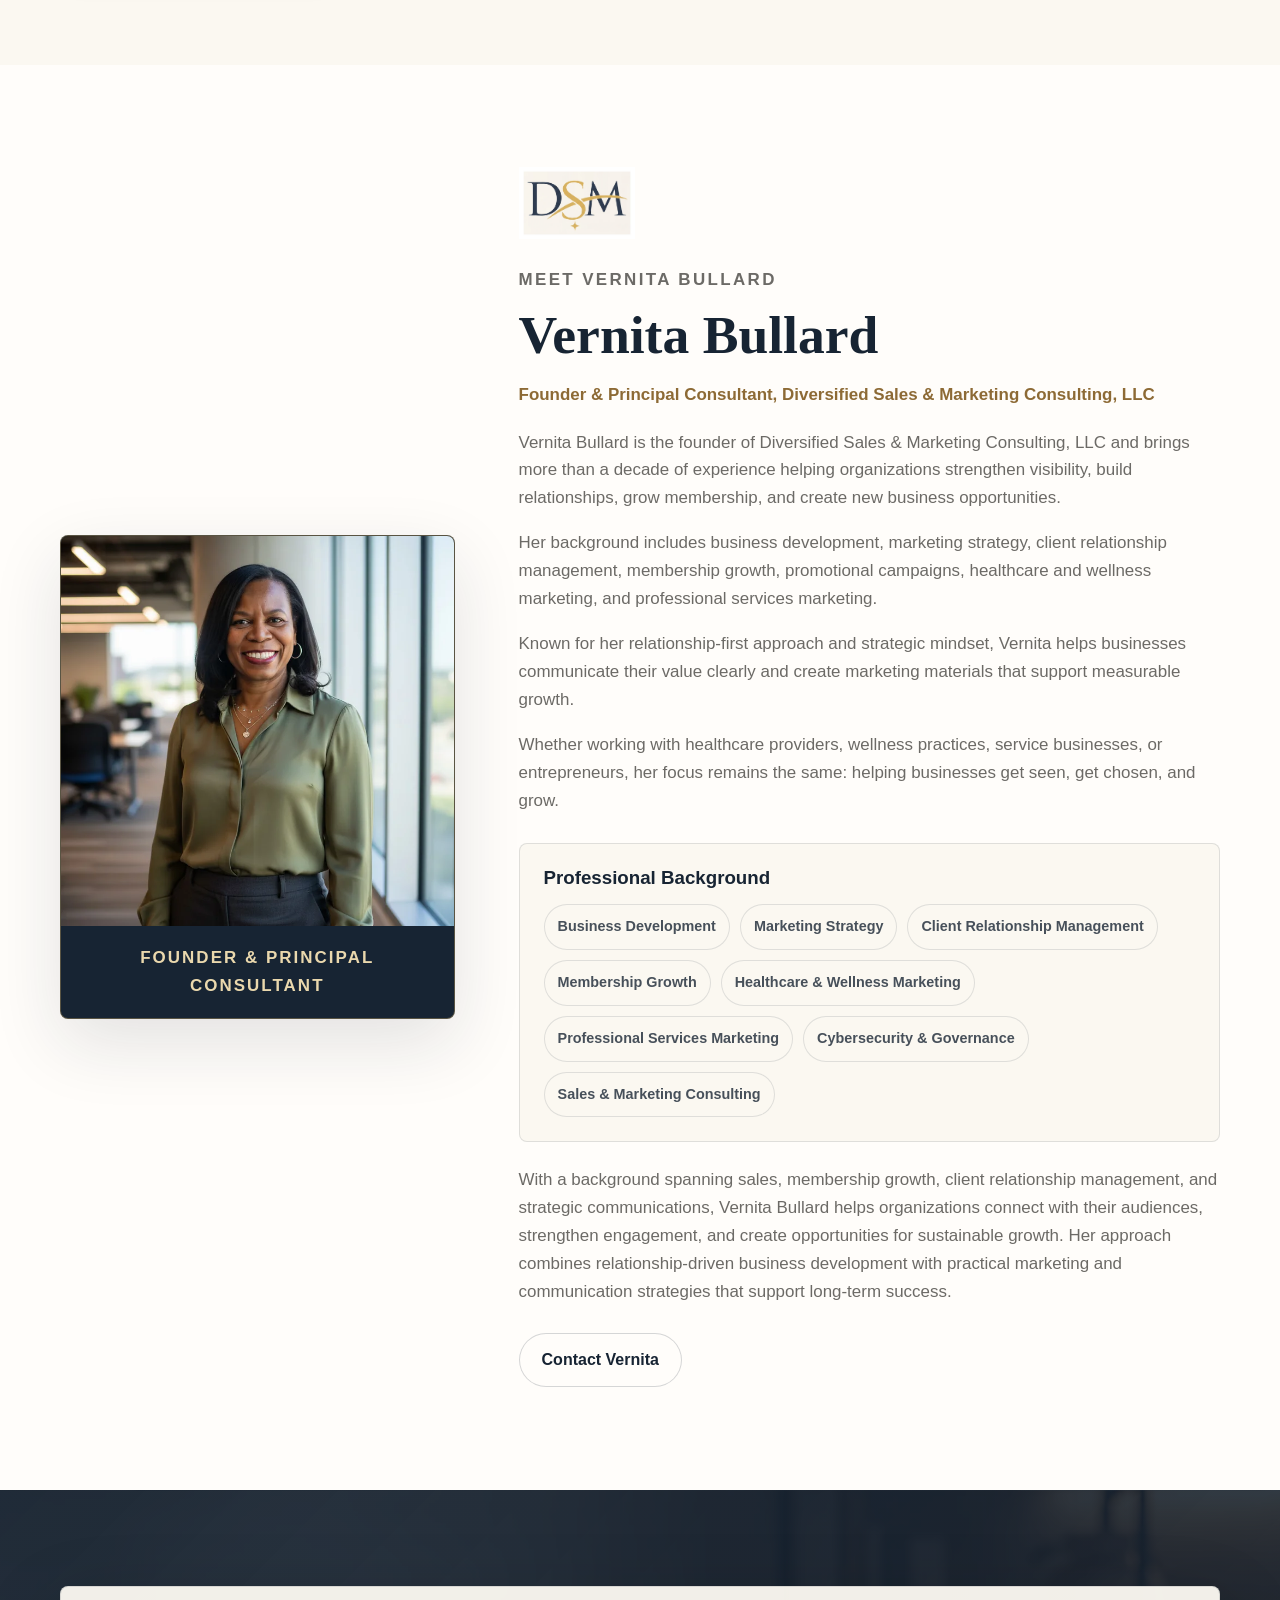
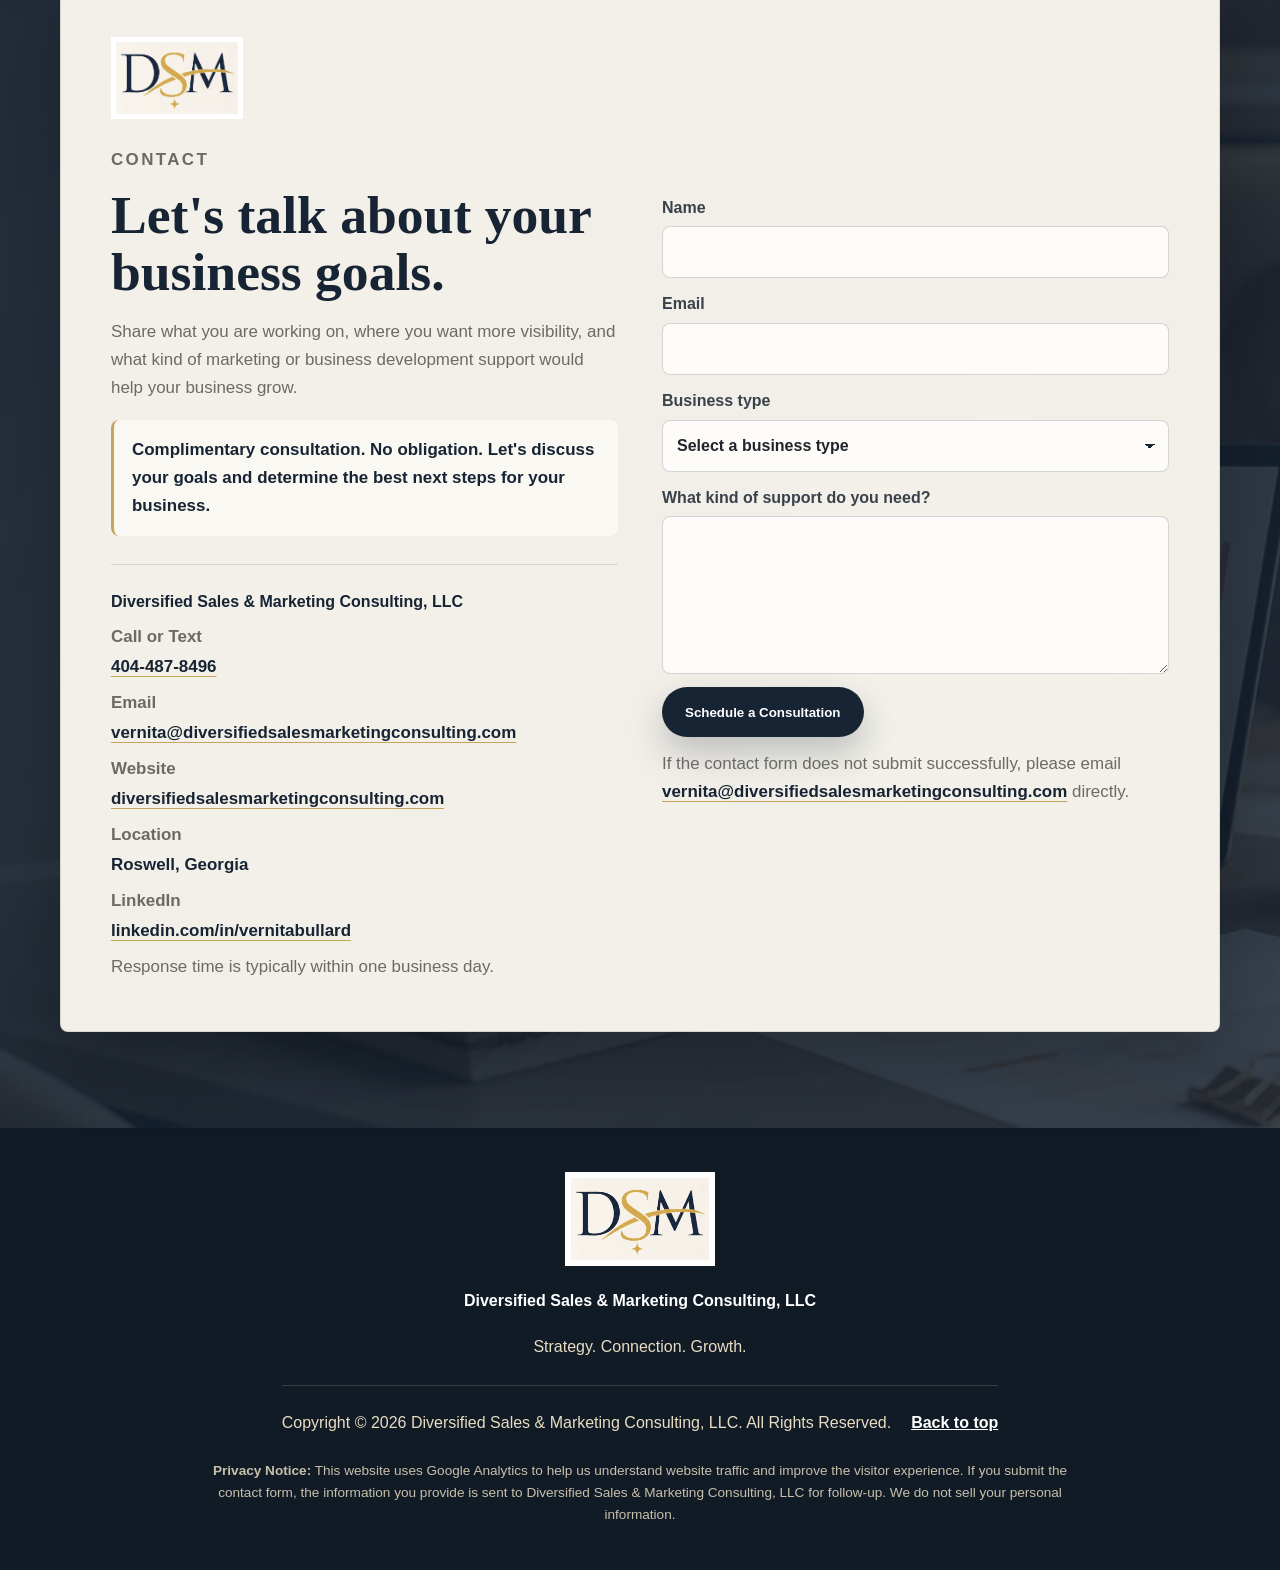
==== commit 1f56b636: "Update index.html Reposition services for GRC and business resilience" ====
--- a/index.html
+++ b/index.html
@@ -122,53 +122,53 @@
 
           <div class="service-columns">
             <article class="service-panel reveal">
-              <span>01</span>
-              <h3>Marketing Materials &amp; Promotional Design</h3>
-              <ul>
-                <li>Promotional Flyers</li>
-                <li>Event Flyers</li>
-                <li>Referral Cards</li>
-                <li>Brochures</li>
-                <li>Sales Sheets</li>
-                <li>One-Page Marketing Pieces</li>
-                <li>Presentation Materials</li>
-              </ul>
-            </article>
+             <span>01</span>
+             <h3>Business Continuity &amp; Revenue Protection</h3>
+             <ul>
+               <li>Business Continuity Readiness Reviews</li>
+               <li>Revenue Interruption Risk Identification</li>
+               <li>CRM &amp; Billing System Dependencies</li>
+               <li>Critical Business Process Mapping</li>
+               <li>Operational Risk Prioritization</li>
+               <li>Practical Recovery &amp; Continuity Recommendations</li>
+               <li>$395 Business Continuity &amp; Revenue Protection Assessment</li>
+             </ul>
+           </article>
             <article class="service-panel reveal">
               <span>02</span>
-              <h3>Social Media Marketing Assets</h3>
-              <ul>
-                <li>Social Media Graphics</li>
-                <li>Promotional Campaign Graphics</li>
-                <li>Event Promotions</li>
-                <li>Service Highlight Graphics</li>
-                <li>Seasonal Promotions</li>
-              </ul>
-            </article>
-            <article class="service-panel reveal">
+              <h3>Governance, Risk &amp; Compliance Readiness</h3>
+              <ul>
+    <li>NIST CSF 2.0-Informed Readiness Reviews</li>
+    <li>Foundational Risk Registers &amp; Risk Prioritization</li>
+    <li>Policy &amp; Procedure Gap Reviews</li>
+    <li>Third-Party &amp; CRM Data Risk Awareness</li>
+    <li>Cybersecurity Awareness &amp; Action Planning</li>
+  </ul>
+</article>
+              <article class="service-panel reveal">
               <span>03</span>
-              <h3>Business Growth &amp; Marketing Support</h3>
-              <ul>
-                <li>Marketing Strategy Consultations</li>
-                <li>Offer Development</li>
-                <li>Business Visibility Support</li>
-                <li>Community Outreach Campaigns</li>
-                <li>Business Development Support</li>
+              <h3>Business Development &amp; CRM Strategy</h3>
+              <ul>
+               <li>Sales Pipeline &amp; Revenue Growth Strategy</li>
+               <li>CRM Process Optimization &amp; Data Management</li>
+               <li>Client Retention &amp; Relationship Management</li>
+               <li>Membership &amp; Customer Lifecycle Strategy</li>
+               <li>Business Development &amp; Operational Workflow Improvement</li>
               </ul>
             </article>
             <article class="service-panel reveal">
               <span>04</span>
-              <h3>Business Continuity, Revenue Protection, and Operational Risk Consulting</h3>
-              <ul>
-                <li>Strategic Marketing</li>
-                <li>Business Development</li>
-                <li>Healthcare &amp; Wellness Marketing</li>
-                <li>Membership Growth</li>
-                <li>Cybersecurity Governance</li>
-                <li>Governance, Risk &amp; Compliance (GRC)</li>
-                <li>Risk Management</li>
-                <li>Sales Strategy</li>
-                <li>Professional Services Marketing</li>
+              <h3>Marketing Strategy &amp; Brand Visibility</h3>
+              <ul>
+                <li>Marketing Strategy &amp; Campaign Planning</li>
+<li>Brand Messaging &amp; Business Positioning</li>
+<li>Promotional Flyers &amp; Print Materials</li>
+<li>Brochures, Sales Sheets &amp; Presentation Materials</li>
+<li>Social Media Graphics &amp; Campaign Assets</li>
+<li>Event Promotions &amp; Community Outreach</li>
+<li>Marketing Offers &amp; Client Engagement</li>
+<li>Healthcare &amp; Wellness Marketing Support</li>
+<li>Professional Services Marketing &amp; Visibility</li>
               </ul>
             </article>
           </div>
